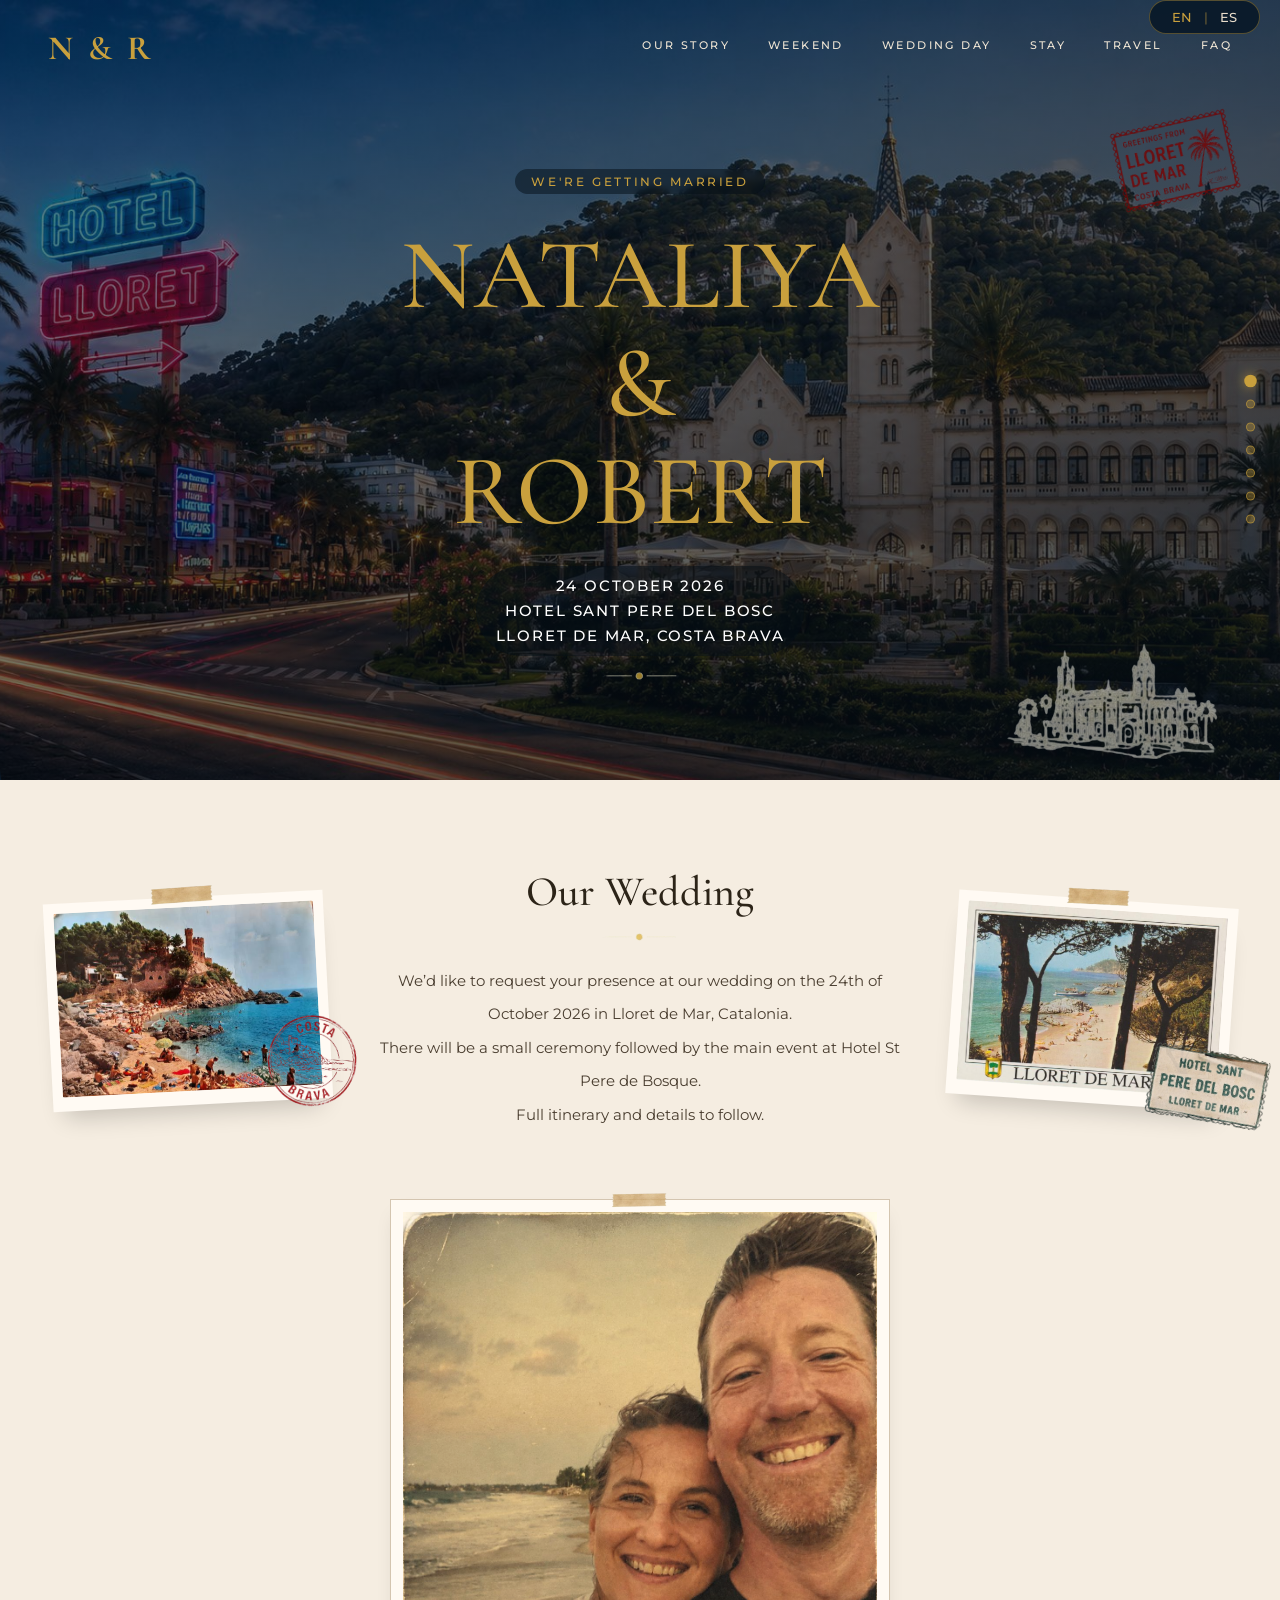
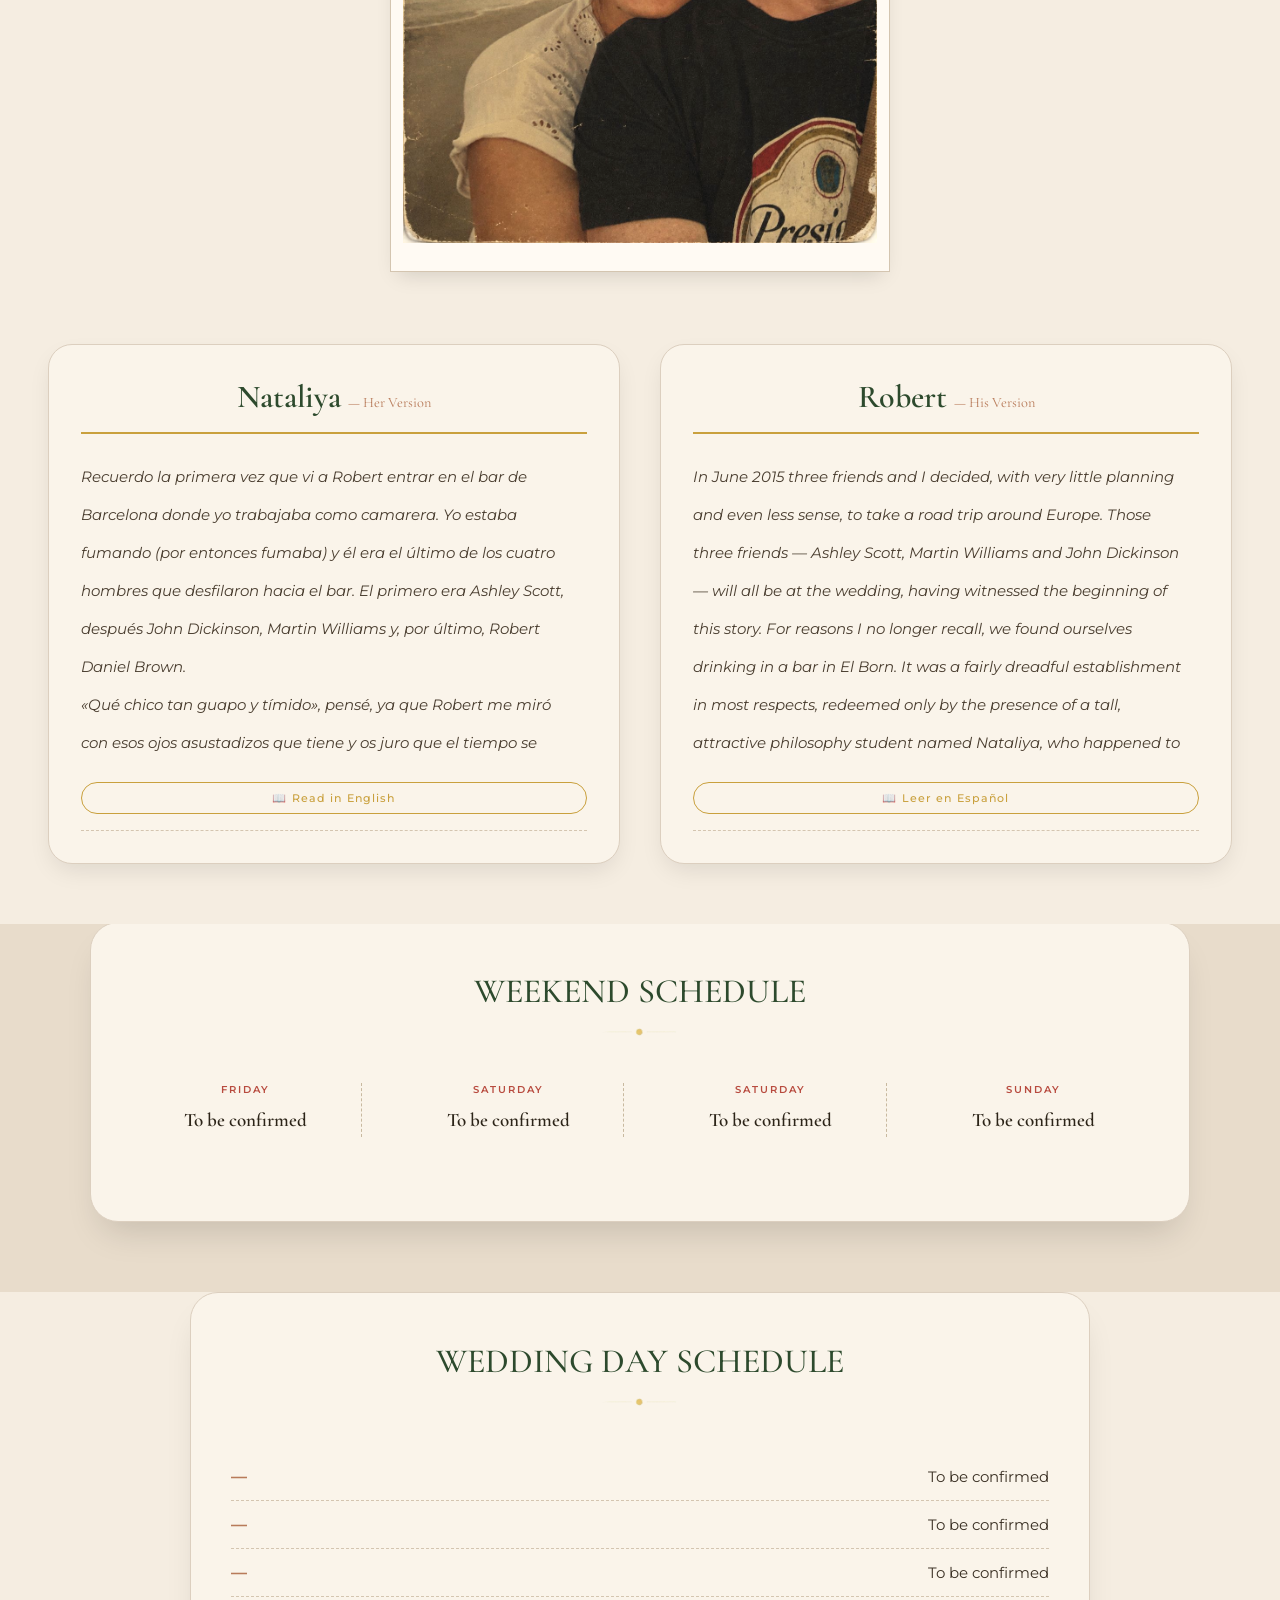
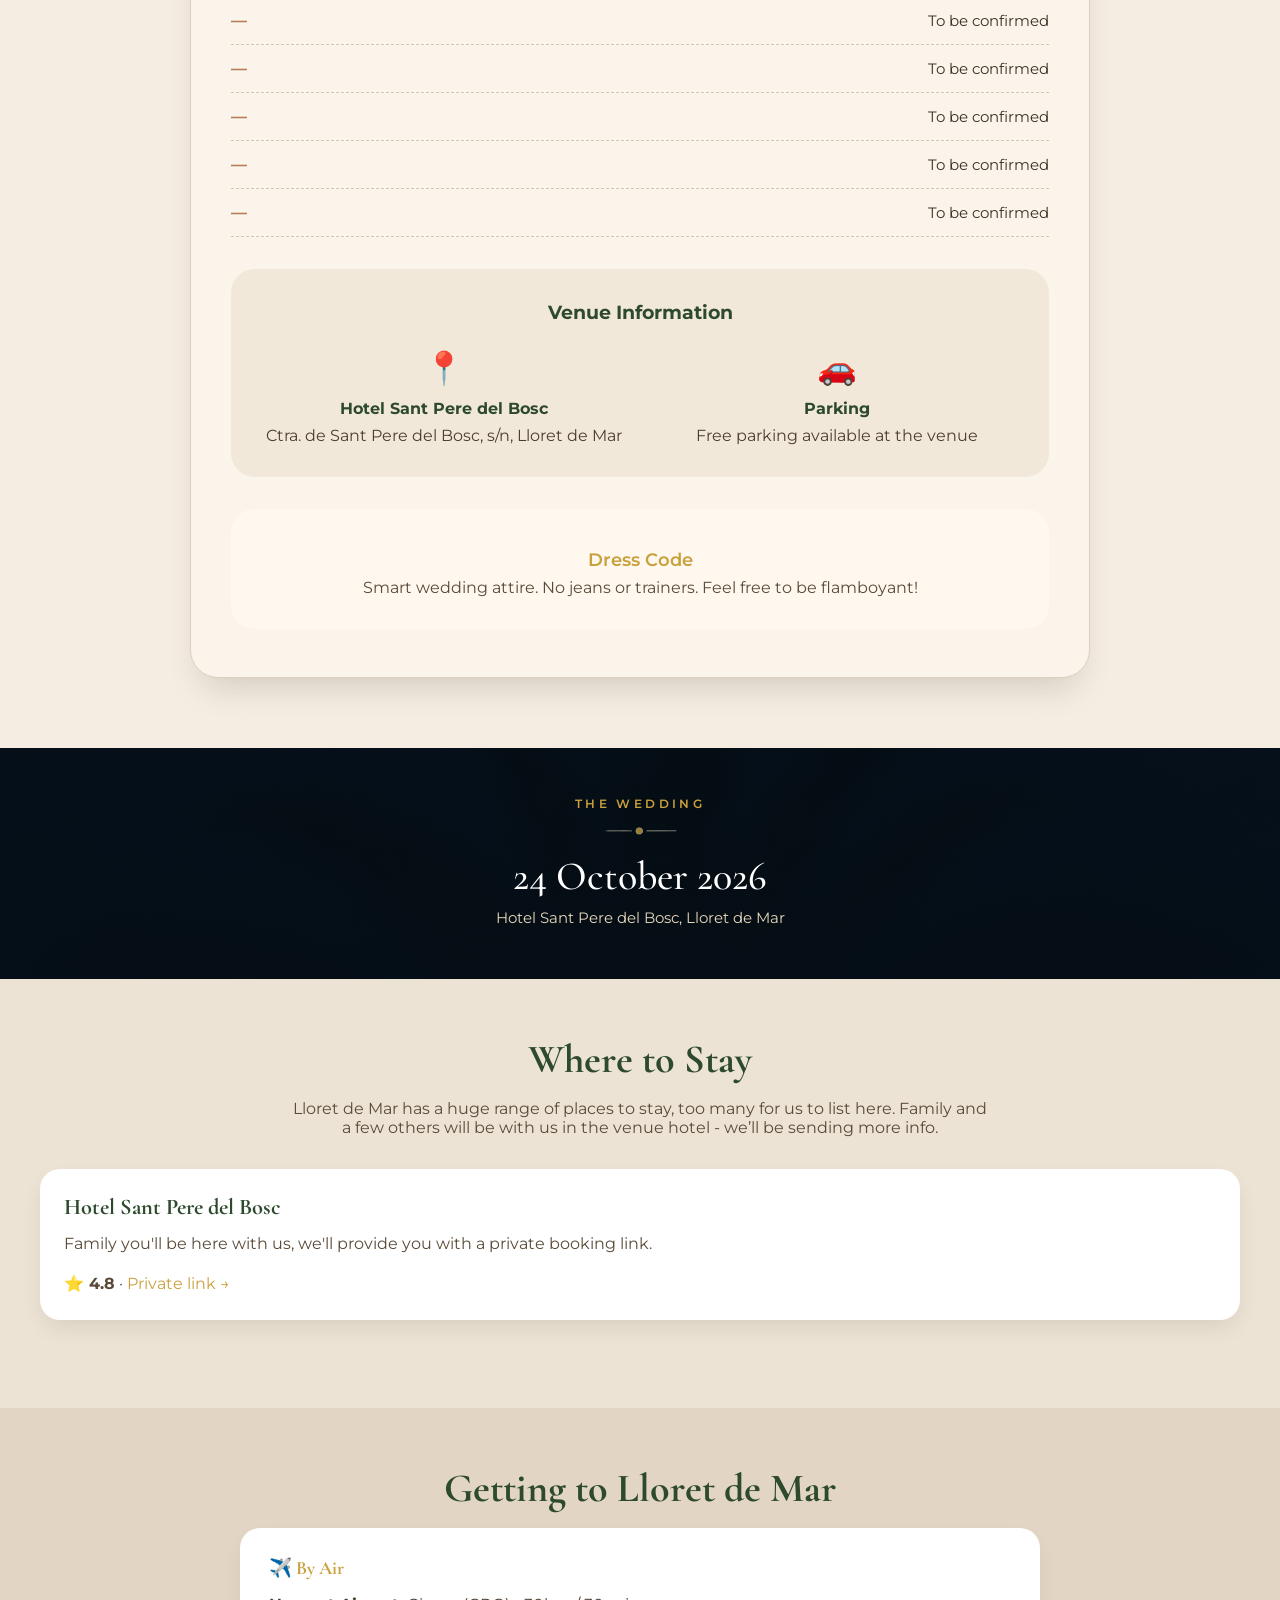
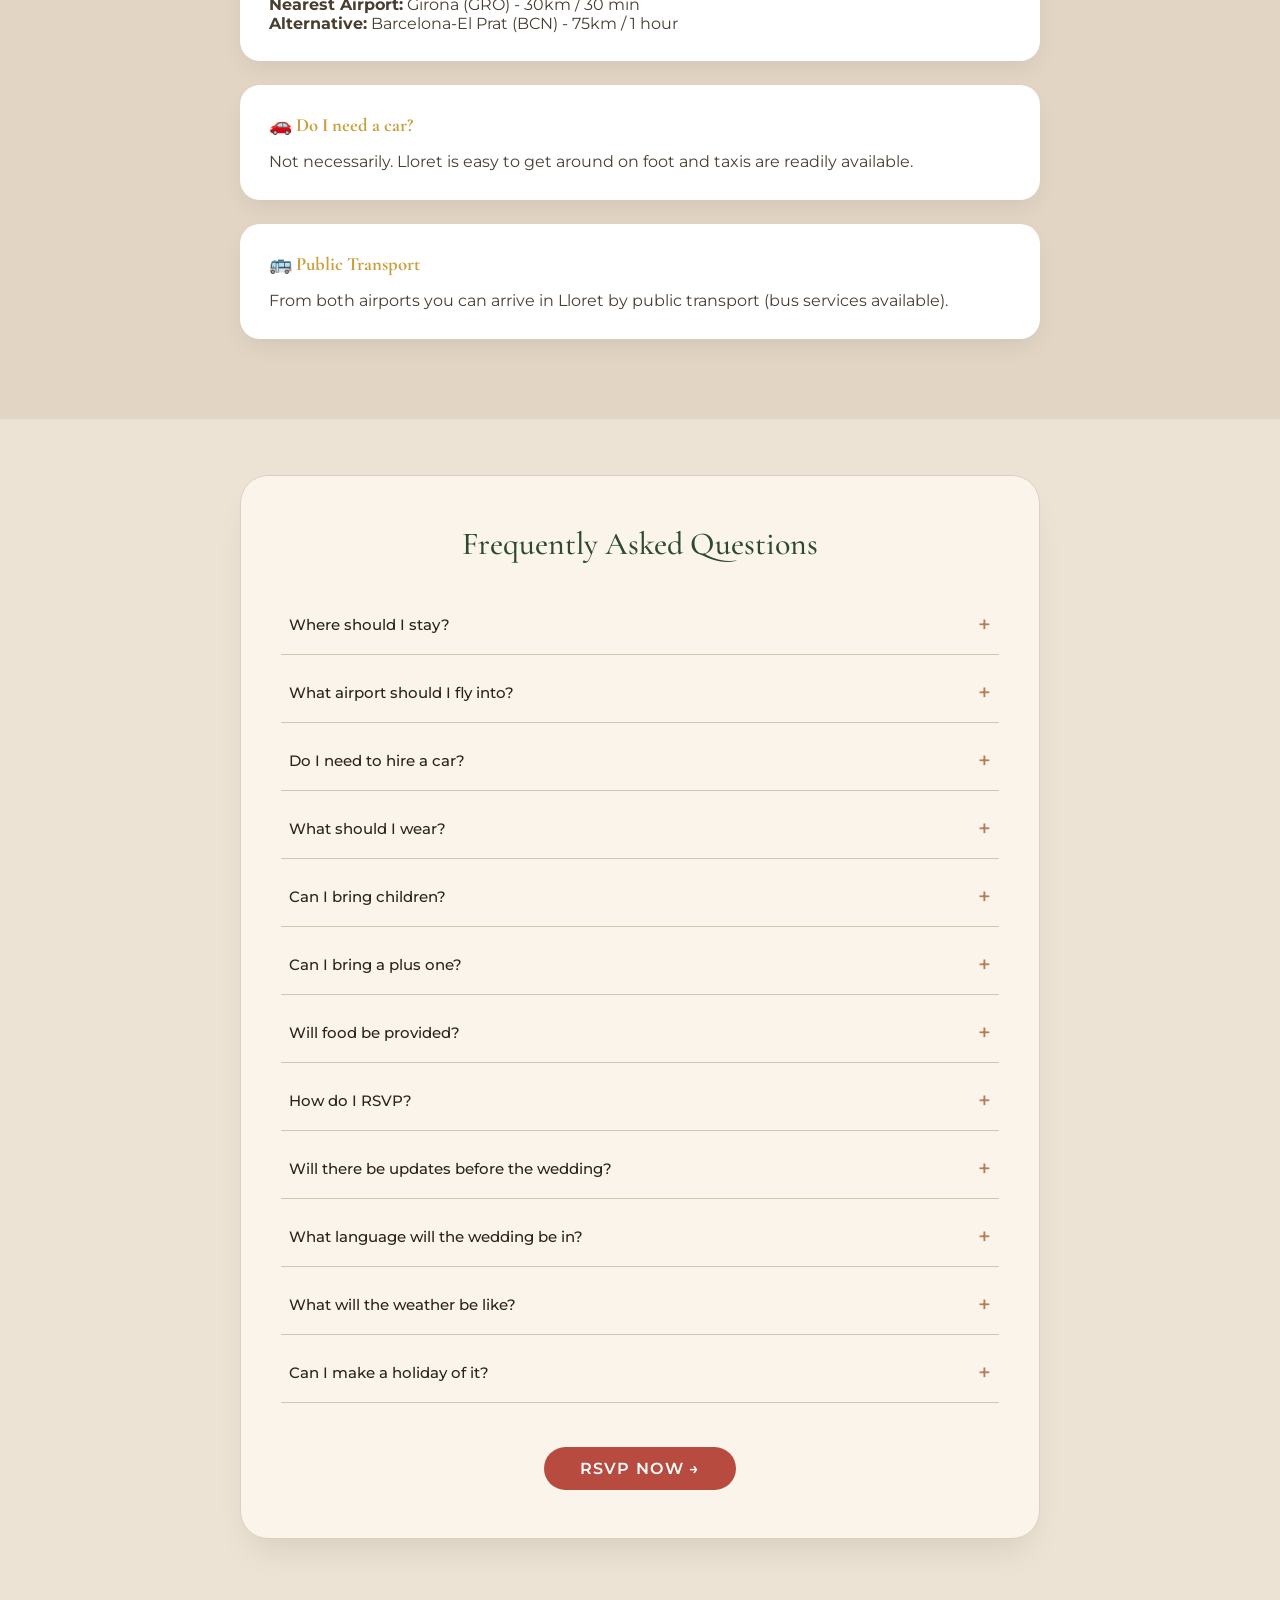
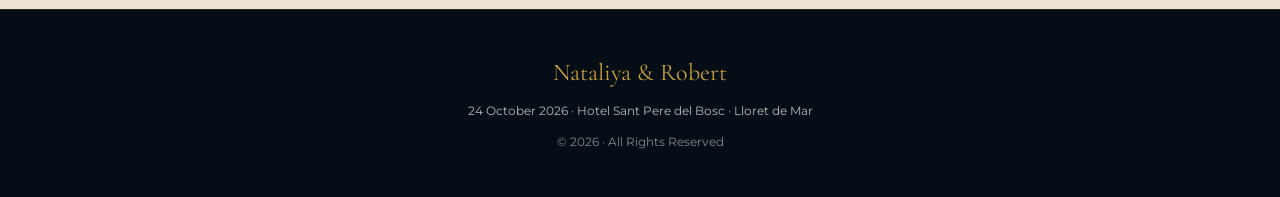
==== index.html @ f4366a63 "Update print statement from 'Hello' to 'Goodbye'" ====
<!DOCTYPE html>
  <html lang="en">
  <head>
    <meta charset="UTF-8">
    <meta name="viewport" content="width=device-width, initial-scale=1.0, viewport-fit=cover">
    <title>Nataliya & Robert · Lloret de Mar Wedding</title>
    <link rel="icon" href="/favicon.ico" type="image/x-icon">
    <link href="https://fonts.googleapis.com/css2?family=Cormorant+Garamond:wght@300;400;500;600;700&family=Montserrat:wght@300;400;500;600;700&display=swap" rel="stylesheet">
    <style>
      * {
        margin: 0;
        padding: 0;
        box-sizing: border-box;
      }

      :root {
        --navy: #0a1a2a;
        --navy-deep: #050e16;
        --gold: #c9a03d;
        --paper: #f5ede1;
        --paper-dark: #e8dccb;
        --terracotta: #b87b5a;
        --red: #b84b3f;
        --ink: #2c2418;
        --sand: #ede3d4;
        --forest: #2d4a2d;
        --cream: #faf4ea;
        --white: #ffffff;
      }

      body {
        background: var(--navy-deep);
        font-family: 'Montserrat', sans-serif;
        overflow-x: hidden;
        color: white;
      }

      .site {
        background: var(--navy);
        width: 100%;
        overflow-x: hidden;
      }

      /* Language Switcher */
      .language-switcher {
        position: fixed;
        top: 0px;
        right: 20px;
        z-index: 100;
        background: rgba(10, 26, 42, 0.95);
        backdrop-filter: blur(8px);
        padding: 4px 14px;
        border-radius: 40px;
        border: 1px solid rgba(201, 160, 61, 0.4);
        font-size: 13px;
        font-weight: 500;
      }
      .lang-btn {
        background: none;
        border: none;
        color: #e8dccb;
        cursor: pointer;
        padding: 4px 8px;
        font-weight: 500;
        transition: 0.2s;
        font-family: 'Montserrat', sans-serif;
      }
      .lang-btn.active { color: var(--gold); }
      .lang-btn:hover { color: var(--gold); }
      .lang-sep { color: rgba(201, 160, 61, 0.5); }

      /* Side Navigation */
      .side-nav {
        position: fixed;
        right: 25px;
        top: 50%;
        transform: translateY(-50%);
        z-index: 100;
        display: flex;
        flex-direction: column;
        gap: 14px;
      }
      .nav-dot {
        width: 9px;
        height: 9px;
        border-radius: 50%;
        background: rgba(201, 160, 61, 0.35);
        cursor: pointer;
        transition: all 0.3s ease;
        border: 1px solid rgba(201, 160, 61, 0.6);
      }
      .nav-dot.active {
        background: var(--gold);
        transform: scale(1.4);
        box-shadow: 0 0 8px rgba(201, 160, 61, 0.7);
      }
      .nav-dot:hover { background: var(--gold); transform: scale(1.2); }
      @media (max-width: 768px) { .side-nav { display: none; } }

      /* Back to Top */
      .back-to-top {
        position: fixed;
        bottom: 30px;
        right: 30px;
        width: 44px;
        height: 44px;
        background: var(--gold);
        border-radius: 50%;
        display: flex;
        align-items: center;
        justify-content: center;
        cursor: pointer;
        opacity: 0;
        visibility: hidden;
        transition: all 0.3s;
        z-index: 100;
        border: none;
        color: var(--navy);
        font-size: 22px;
        font-weight: bold;
      }
      .back-to-top.show { opacity: 1; visibility: visible; }
      .back-to-top:hover { transform: scale(1.1); background: #b8902e; }

      /* Hero Section with Natural Torn Paper Edge */
      .hero {
        position: relative;
        min-height: 90vh;
        background: linear-gradient(125deg, rgba(5, 14, 22, 0.5), rgba(5, 14, 22, 0.75)), 
                    url("assets/images/loret-day-hero.jpg") center 28% / cover no-repeat;
        border-radius: 0 0 40px 40px;
      }
      /* Torn paper effect using pseudo-element */
      .hero::after {
        content: '';
        position: absolute;
        bottom: -20px;
        left: 0;
        width: 100%;
        height: 30px;
        background: var(--paper);
        clip-path: polygon(
          0% 0%, 2% 40%, 5% 10%, 8% 60%, 11% 20%, 14% 70%, 17% 15%, 20% 55%,
          23% 25%, 26% 65%, 29% 10%, 32% 50%, 35% 20%, 38% 60%, 41% 15%, 44% 55%,
          47% 25%, 50% 70%, 53% 10%, 56% 50%, 59% 20%, 62% 60%, 65% 15%, 68% 55%,
          71% 25%, 74% 65%, 77% 10%, 80% 50%, 83% 20%, 86% 60%, 89% 15%, 92% 55%,
          95% 25%, 98% 65%, 100% 0%, 100% 100%, 0% 100%
        );
        z-index: 5;
      }
      @media (max-width: 820px) {
        .hero {
          background:  
                      url("assets/images/mobile-hero3.jpeg") center 32% / cover no-repeat;
          min-height: 85vh;
        }
      }
@media (max-width: 680px) {
    h1 {
    color: #ffe600 !important;
  }
  .hero-meta {
  background: transparent !important  ;
  
}
.hero-meta {
  color: #ff00ee !important;
  font-weight: 900;
  
}
.eyebrow {
  background: transparent !important  ;
}
.eyebrow {
  color: #ff6a00 !important;
  font-weight: 900;
}
  h1 {
    margin: 28px 0 20px;
    color: #ffe600; /* vivid bright yellow */

    font-size: 12px;
    font-weight: 600;
    letter-spacing: 0.22em;

    display: inline-block;
    padding: 5px 16px;
    border-radius: 40px;

    backdrop-filter: blur(1px);

    line-height: normal;
    text-transform: uppercase;
  }
}
      .header {
        display: flex;
        align-items: center;
        justify-content: space-between;
        padding: 28px 48px;
        z-index: 20;
        position: relative;
      }
      .logo {
        font-family: 'Cormorant Garamond', serif;
        font-size: 34px;
        font-weight: 600;
        letter-spacing: 0.1em;
        color: var(--gold);
      }
      .logo span { font-weight: 700; }
      .nav {
        display: flex;
        gap: 38px;
      }
      .nav a {
        color: #f0e6d5;
        text-decoration: none;
        font-size: 11px;
        font-weight: 500;
        letter-spacing: 0.22em;
        text-transform: uppercase;
        transition: 0.2s;
        border-bottom: 2px solid transparent;
        padding-bottom: 5px;
      }
      .nav a:hover, .nav a.active { color: var(--gold); border-bottom-color: var(--gold); }

      .menu-btn {
        display: none;
        background: none;
        border: none;
        width: 32px;
        height: 24px;
        cursor: pointer;
        z-index: 35;
      }
      .menu-btn span {
        display: block;
        width: 100%;
        height: 2px;
        background: var(--gold);
        margin: 6px 0;
        border-radius: 2px;
      }
      .mobile-nav {
        position: fixed;
        top: 0;
        right: -100%;
        width: 78%;
        max-width: 300px;
        height: 100vh;
        background: rgba(10, 26, 42, 0.98);
        backdrop-filter: blur(14px);
        z-index: 45;
        padding: 100px 32px 40px;
        transition: right 0.35s;
        display: flex;
        flex-direction: column;
        gap: 28px;
      }
      .mobile-nav.open { right: 0; }
      .mobile-nav a {
        color: #f0e6d5;
        font-size: 17px;
        font-weight: 500;
        letter-spacing: 0.08em;
        text-decoration: none;
        text-transform: uppercase;
        border-bottom: 1px solid rgba(201, 160, 61, 0.3);
        padding-bottom: 10px;
      }
      .close-menu {
        position: absolute;
        top: 28px;
        right: 28px;
        background: none;
        border: none;
        font-size: 32px;
        color: var(--gold);
        cursor: pointer;
      }
      .overlay {
        position: fixed;
        top: 0;
        left: 0;
        width: 100%;
        height: 100%;
        background: rgba(0,0,0,0.6);
        z-index: 40;
        opacity: 0;
        visibility: hidden;
        transition: 0.3s;
      }
      .overlay.active { opacity: 1; visibility: visible; }

      .stamp-decor {
        position: absolute;
        right: 3%;
        top: 14%;
        width: min(130px, 18vw);
        transform: rotate(-7deg);
        opacity: 0.85;
        pointer-events: none;
        z-index: 3;
      }
      .line-art {
        position: absolute;
        right: 4%;
        bottom: 6%;
        width: min(230px, 28vw);
        opacity: 0.55;
        pointer-events: none;
      }
      @media (max-width: 780px) {
        .stamp-decor { width: 70px; }
        .line-art { width: 100px; }
      }

      .hero-inner {
        position: relative;
        z-index: 6;
        max-width: 860px;
        margin: 8vh auto 0;
        text-align: center;
        padding: 0 24px 50px;
      }
      .eyebrow {
        color: var(--gold);
        font-size: 12px;
        font-weight: 500;
        letter-spacing: 0.22em;
        background: rgba(5, 14, 22, 0.5);
        display: inline-block;
        padding: 5px 16px;
        border-radius: 40px;
        backdrop-filter: blur(3px);
      }
      h1 {
        margin: 28px 0 20px;
        color: var(--gold);
        font-family: 'Cormorant Garamond', serif;
        font-size: clamp(44px, 10vw, 100px);
        font-weight: 500;
        line-height: 1.08;
      }
      .hero-meta {
        font-size: clamp(11px, 3.5vw, 15px);
        font-weight: 500;
        line-height: 1.65;
        letter-spacing: 0.12em;
        text-transform: uppercase;
        background: rgba(5, 14, 22, 0.5);
        display: inline-block;
        padding: 8px 20px;
        border-radius: 48px;
      }
      .seal {
        margin: 14px auto 0;
        width: 85px;
        height: 13px;
        background: url("assets/images/seal.png") center / contain no-repeat;
        opacity: 0.7;
      }

      /* Paper Section - Our Story */
      .paper-section {
        position: relative;
        margin-top: -30px;
        padding: 70px 48px 60px;
        background: var(--paper);
        color: var(--ink);
        z-index: 5;
      }
      .intro {
        max-width: 1280px;
        margin: 0 auto;
        display: grid;
        grid-template-columns: 280px 1fr 280px;
        gap: 48px;
        align-items: center;
      }
      .photo {
        position: relative;
        background: #fffaf3;
        padding: 10px 10px 14px 10px;
        box-shadow: 0 18px 24px -12px rgba(0,0,0,0.2);
      }
      .photo img { width: 100%; display: block; border-radius: 2px; }
      .photo.left { transform: rotate(-3deg); }
      .photo.right { transform: rotate(4deg); }
      .tape {
        position: absolute;
        top: -16px;
        left: 38%;
        width: 68px;
        height: 26px;
        background: url("assets/images/tape.png") center / contain no-repeat;
        opacity: 0.9;
      }
  .stamp-inside-left {
    position: absolute;
    bottom: -14px;
    right: -120px;
    width: 100px;
    height: 102px;
    object-fit: contain;
    transform: rotate(10deg);
    opacity: 0.92;
    pointer-events: none;
    display: block;
  }
      .stamp-inside-right {
    position: absolute;
    bottom: -14px;
    right: -120px;
    width: 75px;
    height: 77px;
    object-fit: contain;
    transform: rotate(10deg);
    opacity: 0.92;
    pointer-events: none;
    display: block;
      }

      .copy { text-align: center; }
      .copy .kicker {
        color: var(--terracotta);
        font-size: 11px;
        font-weight: 600;
        letter-spacing: 0.24em;
        text-transform: uppercase;
      }
      .copy h2 {
        font-family: 'Cormorant Garamond', serif;
        font-size: clamp(28px, 5vw, 42px);
        font-weight: 500;
        margin: 16px 0 12px;
        color: #2c2418;
      }
      .copy p {
        max-width: 540px;
        margin: 20px auto;
        color: #4a3e30;
        line-height: 1.7;
        font-size: 0.95rem;
      }
      .link {
        display: inline-block;
        margin-top: 10px;
        color: var(--red);
        font-weight: 600;
        letter-spacing: 0.1em;
        text-decoration: none;
        text-transform: uppercase;
        border-bottom: 2px solid var(--red);
        font-size: 0.75rem;
      }

      /* Dual Stories Container */
      .stories-container {
        max-width: 1200px;
        margin: 3rem auto 0;
        display: grid;
        grid-template-columns: 1fr 1fr;
        gap: 2.5rem;
      }
      .story-card {
        background: var(--cream);
        border-radius: 24px;
        padding: 2rem;
        box-shadow: 0 10px 25px -5px rgba(0,0,0,0.1);
        border: 1px solid #dccfbf;
      }
      .story-header {
        text-align: center;
        margin-bottom: 1.5rem;
        padding-bottom: 1rem;
        border-bottom: 2px solid var(--gold);
      }
      .story-name {
        font-family: 'Cormorant Garamond', serif;
        font-size: 2rem;
        font-weight: 600;
        color: var(--forest);
      }
      .story-name small {
        font-size: 0.9rem;
        font-weight: 400;
        color: var(--terracotta);
      }
      .story-content {
        color: #4a3e30;
        line-height: 2.5 !important;
        font-size: 0.95rem;
        margin-bottom: 1.5rem;
        font-style: italic;
        max-height: 300px;
        overflow-y: auto;
        padding-right: 8px;
        white-space: initial;
      }
      .story-content::-webkit-scrollbar {
        width: 4px;
      }
      .story-content::-webkit-scrollbar-track {
        background: #e0d4c4;
        border-radius: 4px;
      }
      .story-content::-webkit-scrollbar-thumb {
        background: var(--gold);
        border-radius: 4px;
      }
      .translation-btn {
        background: none;
        border: 1px solid var(--gold);
        color: var(--gold);
        padding: 8px 16px;
        border-radius: 30px;
        cursor: pointer;
        font-size: 0.7rem;
        font-weight: 500;
        letter-spacing: 0.1em;
        transition: 0.2s;
        width: 100%;
        font-family: 'Montserrat', sans-serif;
      }
      .translation-btn:hover {
        background: var(--gold);
        color: var(--navy);
      }
.translation-text {
    max-height: 0;
    overflow: hidden;
    transition: max-height 0.5s ease-out;
    margin-top: 1rem;
    padding: 0;
    color: #6b5a48;
    font-size: 0.88rem;
    line-height: 2.5 !important;
    border-top: 1px dashed #d4c5b0;
      white-space: initial;
}

.translation-text.show::-webkit-scrollbar {
    width: 4px;
}

.translation-text.show::-webkit-scrollbar-track {
    background: #e0d4c4;
}

.translation-text.show::-webkit-scrollbar-thumb {
    background: var(--gold);
    border-radius: 4px;
}

.translation-text.show {
    max-height: 350px;
    overflow-y: auto;
    padding: 1rem 8px 0.5rem 0;
}
      @media (max-width: 760px) {
        .stories-container {
          grid-template-columns: 1fr;
          gap: 1.5rem;
        }
      }

      /* Schedule Sections */
      .schedule-section {
        background: var(--paper-dark);
        padding: 0 48px 70px;
        margin-top: -2px;
      }
      .schedule-card, .wedding-schedule-card {
        background: var(--cream);
        max-width: 1100px;
        margin: 0 auto;
        padding: 48px 40px;
        border-radius: 28px;
        box-shadow: 0 20px 35px -12px rgba(0,0,0,0.15);
        border: 1px solid #dccfbf;
      }
      .schedule-header {
        text-align: center;
        margin-bottom: 44px;
      }
      .schedule-header h3 {
        font-family: 'Cormorant Garamond', serif;
        font-size: 34px;
        font-weight: 500;
        color: var(--forest);
      }
      .schedule-grid {
        display: grid;
        grid-template-columns: repeat(4, 1fr);
        gap: 32px;
        margin: 32px 0 36px;
      }
      .event-item {
        text-align: center;
        border-right: 1px dashed #c8b99f;
        padding: 0 12px;
      }
      .event-item:last-child { border-right: none; }
      .event-day {
        font-size: 10px;
        font-weight: 600;
        letter-spacing: 0.2em;
        color: var(--red);
        text-transform: uppercase;
      }
      .event-name {
        font-family: 'Cormorant Garamond', serif;
        font-size: 19px;
        font-weight: 600;
        margin: 12px 0 6px;
        color: #2c2418;
      }
      .event-time {
        font-size: 17px;
        font-weight: 700;
        color: var(--terracotta);
      }
      .event-place {
        font-size: 12px;
        color: #6b5a48;
        font-style: italic;
      }

      .wedding-day-schedule {
        background: var(--paper);
        padding: 0 48px 70px;
      }
      .wedding-schedule-card {
        background: var(--cream);
        max-width: 900px;
        margin: 0 auto;
        padding: 48px 40px;
        border-radius: 28px;
      }
      .schedule-item {
        display: flex;
        justify-content: space-between;
        align-items: baseline;
        padding: 14px 0;
        border-bottom: 1px dashed #d4c5b0;
      }
      .schedule-item:last-child { border-bottom: none; }
      .schedule-time {
        font-weight: 700;
        color: var(--terracotta);
        font-size: 1rem;
        min-width: 100px;
      }
      .schedule-event {
        font-size: 0.95rem;
        color: #3a3024;
        text-align: right;
      }

      .venue-info {
        background: #f2e8da;
        border-radius: 24px;
        padding: 2rem;
        margin-top: 2rem;
      }
      .venue-info h3, .venue-info strong { color: var(--forest); }
      .venue-info p { color: #4a3e30; }
      .info-grid {
        display: grid;
        grid-template-columns: repeat(auto-fit, minmax(240px, 1fr));
        gap: 2rem;
        margin-top: 1.5rem;
      }
      .info-card { text-align: center; }
      .info-icon { font-size: 2rem; margin-bottom: 0.75rem; }
      .info-card strong { color: var(--forest); display: block; margin-bottom: 8px; }

      .dress-code {
        text-align: center;
        margin-top: 2rem;
        padding: 2rem;
        background: #fef8ef;
        border-radius: 24px;
      }
      .dress-code h3 {
        font-family: 'Cormorant Garamond', serif;
        color: var(--forest);
        margin-bottom: 0.5rem;
      }
      .dress-code .gold-text {
        color: var(--gold);
        font-weight: 600;
        font-size: 1.1rem;
        margin: 0.5rem 0;
      }
      .dress-code p { color: #5a4a38; }

      .wedding-strip {
        padding: 48px 24px 52px;
        text-align: center;
        background: linear-gradient(rgba(5, 14, 22, 0.88), rgba(5, 14, 22, 0.96)), 
                    url("assets/images/palms-night.png") center / cover no-repeat;
      }
      .wedding-strip .label {
        color: var(--gold);
        font-size: 12px;
        font-weight: 600;
        letter-spacing: 0.28em;
        text-transform: uppercase;
      }
      .wedding-strip .date {
        margin-top: 14px;
        font-family: 'Cormorant Garamond', serif;
        font-size: clamp(26px, 5vw, 40px);
        font-weight: 500;
      }
      .wedding-strip .place {
        margin-top: 8px;
        color: #e8d8bd;
        font-size: 15px;
      }

      .accommodation-section {
        background: var(--sand);
        padding: 56px 24px;
      }
      .section-title {
        font-family: 'Cormorant Garamond', serif;
        font-size: 2.5rem;
        text-align: center;
        color: var(--forest);
        margin-bottom: 1rem;
      }
      .card-grid {
        display: grid;
        grid-template-columns: repeat(auto-fit, minmax(280px, 1fr));
        gap: 2rem;
        max-width: 1200px;
        margin: 2rem auto;
      }
      .card {
        background: white;
        border-radius: 20px;
        overflow: hidden;
        box-shadow: 0 10px 25px -5px rgba(0,0,0,0.1);
      }
      .card-content { padding: 1.5rem; }
      .card-title {
        font-family: 'Cormorant Garamond', serif;
        font-size: 1.4rem;
        color: var(--forest);
        margin-bottom: 0.75rem;
      }
      .card-content p { color: #5a4a38; line-height: 1.5; }

      .travel-section {
        background: #e2d5c4;
        padding: 56px 24px;
      }
      .travel-card {
        background: white;
        border-radius: 20px;
        padding: 1.8rem;
        margin-bottom: 1.5rem;
        max-width: 800px;
        margin-left: auto;
        margin-right: auto;
        box-shadow: 0 10px 25px -5px rgba(0,0,0,0.08);
      }
      .travel-card h3 {
        color: var(--gold);
        margin-bottom: 1rem;
        font-family: 'Cormorant Garamond', serif;
      }
      .travel-card p, .travel-card li { color: #4a3e30; }

      /* FAQ Accordion - Updated with all questions */
      .faq-section {
        background: var(--sand);
        padding: 56px 24px 70px;
      }
      .faq-card {
        background: var(--cream);
        max-width: 800px;
        margin: 0 auto;
        padding: 48px 40px;
        border-radius: 28px;
        box-shadow: 0 20px 35px -12px rgba(0,0,0,0.1);
        border: 1px solid #dccfbf;
      }
      .faq-card h3 {
        font-family: 'Cormorant Garamond', serif;
        font-size: 32px;
        font-weight: 500;
        color: var(--forest);
        margin-bottom: 32px;
        text-align: center;
      }
      .faq-item {
        border-bottom: 1px solid #d4c5b0;
        margin-bottom: 8px;
      }
      .faq-question {
        display: flex;
        justify-content: space-between;
        align-items: center;
        padding: 16px 8px;
        cursor: pointer;
        font-weight: 500;
        font-size: 0.95rem;
        color: #2c2418;
        transition: 0.2s;
      }
      .faq-question:hover { color: var(--terracotta); }
      .faq-question .icon {
        font-size: 22px;
        transition: transform 0.3s;
        color: var(--terracotta);
      }
      .faq-answer {
        max-height: 0;
        overflow: hidden;
        transition: max-height 0.4s ease-out;
        padding: 0 8px;
        color: #6b5a48;
        font-size: 0.88rem;
        line-height: 1.65;
      }
      .faq-answer p { padding-bottom: 18px; }
      .faq-item.active .faq-answer { max-height: 300px; }
      .faq-item.active .icon { transform: rotate(45deg); }

      .rsvp-btn {
        background: var(--red);
        color: white;
        display: inline-block;
        padding: 12px 36px;
        border-radius: 40px;
        font-weight: 600;
        letter-spacing: 0.08em;
        margin-top: 36px;
        text-decoration: none;
        transition: 0.2s;
        border: none;
        cursor: pointer;
      }
      .rsvp-btn:hover { background: #9e463a; transform: scale(0.98); }

      footer {
        background: var(--navy-deep);
        padding: 48px 24px;
        text-align: center;
        border-top: 1px solid rgba(201, 160, 61, 0.2);
      }
      .footer-logo {
        font-family: 'Cormorant Garamond', serif;
        font-size: 24px;
        color: var(--gold);
        margin-bottom: 16px;
      }
      footer p { font-size: 12px; opacity: 0.7; }

      @media (max-width: 960px) {
        .schedule-grid { grid-template-columns: repeat(2, 1fr); gap: 28px; }
        .event-item { border-right: none; border-bottom: 1px dashed #c8b99f; padding-bottom: 18px; }
      }
      @media (max-width: 880px) {
        .paper-section { padding: 58px 32px 48px; }
        .intro { gap: 36px; grid-template-columns: 1fr 1fr; }
        .copy { grid-column: span 2; order: -1; }
        .photo { max-width: 250px; margin: 0 auto; }
      }
      @media (max-width: 760px) {
        .schedule-section, .wedding-day-schedule { padding: 0 24px 56px; }
        .schedule-card, .wedding-schedule-card { padding: 32px 24px; }
        .schedule-grid { grid-template-columns: 1fr; }
        .schedule-item { flex-direction: column; align-items: center; gap: 6px; text-align: center; }
        .schedule-event { text-align: center; }
      }
      @media (max-width: 680px) {
        .header { padding: 20px 24px; }
        .logo { font-size: 26px; }
        .nav { display: none; }
        .menu-btn { display: block; }
        .hero-inner { margin-top: 5vh; }
        h1 { font-size: 44px; }
        .paper-section { margin-top: -36px; padding: 48px 20px 44px; }
        .intro { display: flex; flex-direction: column; gap: 28px; }
        .copy { order: 1; }
        .photo { max-width: 260px; }
        .faq-card { padding: 32px 24px; }
        .language-switcher { top: 70px; right: 16px; }
      }
      @media (max-width: 768px) {
  .line-art {
    display: none;
  }
}
/* Stories Photo Placeholder */
.stories-photo {
  grid-column: span 2;
  margin-bottom: 2rem;
  text-align: center;
}

.stories-photo-inner {
  max-width: 500px;
  margin: 0 auto;
  background: #fffaf3;
  padding: 12px 12px 16px 12px;
  box-shadow: 0 10px 20px -8px rgba(0,0,0,0.15);
  border: 1px solid #d4c5b0;
  position: relative;
}

.stories-photo-inner img {
  width: 100%;
  height: auto;
  display: block;
  filter: sepia(0.15) contrast(1.05);
}

.stories-photo-inner::before {
  content: '';
  position: absolute;
  top: -12px;
  left: 50%;
  transform: translateX(-50%);
  width: 60px;
  height: 24px;
  background: url("assets/images/tape.png") center / contain no-repeat;
  opacity: 0.8;
  pointer-events: none;
}

.photo-caption {
  margin-top: 12px;
  font-size: 11px;
  letter-spacing: 0.2em;
  text-transform: uppercase;
  color: var(--terracotta);
  font-family: 'Montserrat', sans-serif;
  text-align: center;
}

@media (max-width: 760px) {
  .stories-photo {
    grid-column: span 1;
  }
  .stories-photo-inner {
    max-width: 100%;
  }
}

     
.wedding-text {
  line-height: 2.2 !important;
  white-space: normal;

}
    </style>
  </head>
  <body>
  <main class="site">
    <!-- Language Switcher -->
    <div class="language-switcher">
      <button class="lang-btn" data-lang="en">EN</button>
      <span class="lang-sep">|</span>
      <button class="lang-btn" data-lang="es">ES</button>
    </div>

    <!-- Side Navigation -->
    <div class="side-nav">
      <div class="nav-dot" data-section="hero"></div>
      <div class="nav-dot" data-section="story"></div>
      <div class="nav-dot" data-section="schedule"></div>
      <div class="nav-dot" data-section="wedding-day"></div>
      <div class="nav-dot" data-section="accommodation"></div>
      <div class="nav-dot" data-section="travel"></div>
      <div class="nav-dot" data-section="faq"></div>
    </div>

    <!-- Back to Top -->
    <div class="back-to-top" id="backToTop">↑</div>

    <!-- Hero Section -->
    <section class="hero" id="hero">
      <header class="header">
        <div class="logo"><span>N</span> & <span>R</span></div>
        <nav class="nav">
          <a href="#story" data-en="OUR STORY" data-es="NUESTRA HISTORIA">OUR STORY</a>
          <a href="#schedule" data-en="WEEKEND" data-es="FIN DE SEMANA">WEEKEND</a>
          <a href="#wedding-day" data-en="WEDDING DAY" data-es="DÍA DE BODA">WEDDING DAY</a>
          <a href="#accommodation" data-en="STAY" data-es="ALOJAMIENTO">STAY</a>
          <a href="#travel" data-en="TRAVEL" data-es="VIAJES">TRAVEL</a>
          <a href="#faq" data-en="FAQ" data-es="FAQ">FAQ</a>
        </nav>
        <button class="menu-btn" id="menuToggle">
          <span></span><span></span><span></span>
        </button>
      </header>
      <img class="stamp-decor" src="assets/images/lloret-stamp1.png" alt="stamp" loading="lazy">
      <img class="line-art" src="assets/images/hotel-line-art1.png" alt="line art" loading="lazy">
      <div class="hero-inner">
        <div class="eyebrow" data-en="WE'RE GETTING MARRIED" data-es="NOS CASAMOS">WE'RE GETTING MARRIED</div>
        <h1>NATALIYA<br>&amp;<br>ROBERT</h1>
        <div class="hero-meta">
          24 OCTOBER 2026<br>HOTEL SANT PERE DEL BOSC<br>LLORET DE MAR, COSTA BRAVA
        </div>
        <div class="seal"></div>
      </div>
    </section>

    <!-- Our Story Section with Dual Stories -->
    <section id="story" class="paper-section">
      <div class="intro">
        <figure class="photo left">
          <span class="tape"></span>
          <img src="assets/images/costa-brava-beach.jpeg" alt="Costa Brava" loading="lazy">
          <img class="stamp-inside-left" src="assets/images/costa.png" alt="stamp">
        </figure>
        <div class="copy">
  
<h2 data-en="Our Wedding" data-es="Nuestra Boda">
  Our Wedding<br>
  <span data-en="in Lloret de Mar" data-es="en Lloret de Mar">in Lloret de Mar</span>
</h2>
          <div class="seal"></div>
<p class="wedding-text"
   data-en="We’d like to request your presence at our wedding on the 24th of October 2026 in Lloret de Mar, Catalonia. There will be a small ceremony followed by the main event at Hotel St Pere de Bosque. Full itinerary and details to follow."
   data-es="Nos gustaría solicitar su presencia en nuestra boda el 24 de octubre de 2026 en Lloret de Mar, Cataluña. Habrá una pequeña ceremonia seguida del evento principal en el Hotel St Pere de Bosque. El itinerario completo y los detalles se compartirán más adelante.">
</p>
          <!-- <a class="link" href="#schedule" data-en="VIEW THE SCHEDULE →" data-es="VER EL HORARIO →">VIEW THE SCHEDULE →</a> -->
        </div>
        <figure class="photo right">
          <span class="tape"></span>
          <img src="assets/images/hotel-night.jpeg" alt="Hotel Sant Pere" loading="lazy">
          <img class="stamp-inside-right" src="assets/images/hotel-stamp.png" alt="stamp">
        </figure>
      </div>

      <!-- Dual Stories Container -->
      <div class="stories-container">
          <!-- PHOTO PLACEHOLDER - Stories -->
  <div class="stories-photo">
    <div class="stories-photo-inner">
      <img src="assets/images/storyRN.jpeg" alt="Nataliya & Robert" loading="lazy" onerror="this.src='https://placehold.co/600x400/f5ede1/c9a03d?text=Nataliya+%26+Robert'">
      <div class="photo-caption" ></div>    </div>
  </div>
        <!-- Nataliya's Story -->
        <div class="story-card">
          <div class="story-header">
            <div class="story-name">Nataliya <small data-en="— Her Version" data-es="— Su Versión">— Her Version</small></div>
          </div>
<div class="story-content" id="nataliya-story-es">
  <p>Recuerdo la primera vez que vi a Robert entrar en el bar de Barcelona donde yo trabajaba como camarera. Yo estaba fumando (por entonces fumaba) y él era el último de los cuatro hombres que desfilaron hacia el bar. El primero era Ashley Scott, después John Dickinson, Martin Williams y, por último, Robert Daniel Brown.</p>

  <p>«Qué chico tan guapo y tímido», pensé, ya que Robert me miró con esos ojos asustadizos que tiene y os juro que el tiempo se paralizó entonces. Puedo recrear perfectamente la imagen en mi cabeza: los pantalones cortos en marzo (tan guiri), el «hola» tan entusiasta de los británicos cuando aprenden una palabra extranjera y ¡una sonrisa brillante!</p>

  <p>Entraron en el bar y les puse cuatro cervezas calientes (la nevera nunca funcionaba en ese bar). Y empecé a observar a aquellos cuatro individuos.</p>

  <p>«Qué gente tan ruidosa», pensé. Menos el chico tímido, que se mantenía en silencio echando miraditas hacia mí.</p>

  <p>Después de aquel día volvió otra vez. A pesar de la cerveza caliente, me comentó que se había comprado un piso cerca y que lo estaba reformando.</p>

  <p>—I don't have a shower yet —me dijo, y yo no quise decirle que me había fijado.</p>

  <p>Muchas cervezas calientes después y muchas conversaciones tras la barra, Robert me pidió una cita y yo le dije que no. (Yo soy una chica muy difícil).</p>

  <p>Pero lo esperaba. Cada vez que él llegaba al bar y arrastraba a sus amigos a beber cervezas insípidas, a mí se me iluminaba la cara. Al enviarle tantas señales confusas, Robert volvió a intentarlo: envió a una amiga para invitarme a una excursión por Sitges. (Les dije que no, no por orgullo; creo que tenía algo importante en la universidad aquel día).</p>

  <p>«¡A la tercera le digo que sí!», pensé, y esperé y esperé a que Robert me volviera a pedir salir. Pero no solo no volvió a pedirme salir, sino que dejó de ir al bar.</p>

  <p>Yo, cada fin de semana, me ponía cada vez más guapa, con los labios más rojos y los vestidos más bonitos, pero él no volvía.</p>

  <p>«Qué tonta soy. ¿Y si era el amor de mi vida?»</p>


</div>
          <button class="translation-btn" onclick="toggleTranslation('nataliya-translation')" data-en="📖 Read in English" data-es="📖 Leer en Inglés">📖 Read in English</button>
         <div id="nataliya-translation" class="translation-text " >
  <p>I remember the first time I saw Robert walk into the bar in Barcelona where I worked as a waitress. I was smoking (back then I smoked), and he was the last of four men who walked into the bar. First came Ashley Scott, then John Dickinson, Martin Williams, and finally Robert Daniel Brown.</p>

  <p>“What a handsome and shy boy,” I thought, because Robert looked at me with those timid eyes of his, and I swear time stood still at that moment. I can perfectly recreate the image in my mind: shorts in March (such a foreigner thing to do), the enthusiastic “hello” that British people say when they learn a foreign word, and a brilliant smile!</p>

  <p>They came into the bar, and I served them four warm beers (the fridge never worked in that bar). And I started observing those four individuals.</p>

  <p>“What noisy people,” I thought. Except for the shy boy, who stayed quiet and kept stealing glances at me.</p>

  <p>After that day, he came back again. Despite the warm beer, he told me he had bought an apartment nearby and was renovating it.</p>

  <p>“I don't have a shower yet,” he said, and I didn't want to tell him that I had noticed.</p>

  <p>Many warm beers and many conversations across the bar later, Robert asked me out on a date, and I said no. (I am a very difficult girl.)</p>

  <p>But I waited for him. Every time he came into the bar and dragged his friends along to drink tasteless beers, my face would light up. After receiving so many mixed signals from me, Robert tried again: he sent a friend to invite me on a trip to Sitges. (I said no, not out of pride; I think I had something important at university that day.)</p>

  <p>“The third time I'll say yes!” I thought, and I waited and waited for Robert to ask me out again. But not only did he never ask me out again, he stopped coming to the bar altogether.</p>

  <p>Every weekend, I made myself look prettier and prettier, with redder lips and more beautiful dresses, but he never came back.</p>

  <p>“How foolish I am. What if he was the love of my life?”</p>


</div>
        </div>

        <!-- Robert's Story -->
        <div class="story-card">
          <div class="story-header">
            <div class="story-name">Robert <small data-en="— His Version" data-es="— Su Versión">— His Version</small></div>
          </div>
<div class="story-content" id="robert-story-en">
In June 2015 three friends and I decided, with very little planning and even less sense, to take a road trip around Europe. Those three friends — Ashley Scott, Martin Williams and John Dickinson — will all be at the wedding, having witnessed the beginning of this story.

For reasons I no longer recall, we found ourselves drinking in a bar in El Born. It was a fairly dreadful establishment in most respects, redeemed only by the presence of a tall, attractive philosophy student named Nataliya, who happened to be working there at the time. For the remainder of our trip my friends questioned my inexplicable desire to return to what we simply called "Bar Bar", named after the neon sign above the door which displayed the rather imaginative word "Bar". Their confusion only grew as my repeated and somewhat clumsy attempts at charming Nataliya were met with polite indifference.

I was so taken by Barcelona — and perhaps by a certain philosophy student — that when our trip ended I found myself reluctant to leave. There was only one problem: the car I had driven rather enthusiastically across France was stranded in La Rochelle with a blown engine, awaiting transport back to the UK.

Once the necessary repairs were completed, I promptly drove back to Barcelona and, before long, had purchased a spectacularly dilapidated apartment. It had no water, no electricity, and required regular visits to the local gym for basic amenities such as showering. My days were spent carrying building materials up four flights of stairs as I slowly transformed it into something approaching a home.

In the evenings I would wander down to Bar Bar to recover from the day's labour with warm beer and cold conversation. Eventually both renovation funds and romantic prospects appeared exhausted, and I returned to the UK.

Some time later, however, I discovered a Facebook message from the previously unreceptive young woman I had met in El Born. That was all the encouragement I needed. Soon enough I was back in Barcelona, mercifully no longer having to visit bar bar quite so often, as my wonderful wife to be had finally warmed to my advances.
</div>

<button class="translation-btn" onclick="toggleTranslation('robert-translation')" data-en="📖 Leer en Español" data-es="📖 Read in English">📖 Leer en Español</button>

<div id="robert-translation" class="translation-text">
"En junio de 2015, tres amigos y yo decidimos impulsivamente hacer un viaje por carretera por Europa (esos tres amigos estarán en la boda, por supuesto: Ashley Scott, Martin Williams y John Dickinson). Por razones que no recuerdo, terminamos bebiendo en un bar en El Born, un bar bastante horrible en muchos aspectos, pero iluminado por el encanto hosco de una camarera alta y atractiva llamada Nataliya. Durante el resto de nuestro viaje, mis amigos cuestionarían mi extraño deseo de volver al 'bar bar' como lo llamábamos, debido a la luz de neón sobre la puerta que simplemente decía 'Bar' — cuestionado aún más porque mis torpes intentos de seducir a dicha camarera resultaron en un frío rechazo cada vez. 
Tan cautivado estaba por Barcelona (y quizás por cierta camarera) que quise quedarme una vez que nuestro viaje terminó. Sin embargo, tenía un problema: mi coche, que había conducido un poco alegremente por Francia, estaba languideciendo en La Rochelle con el motor fundido y esperando ser enviado de vuelta al Reino Unido. 
Completadas las reparaciones necesarias, me subí al coche y conduje de regreso a Barcelona y en poco tiempo aseguré la compra de un apartamento ruinoso y destartalado, sin agua ni electricidad, lo que me obligaba a usar el gimnasio local para ducharme y otras necesidades. Cada noche, después de largos días de cargar materiales hasta el cuarto piso para facilitar la renovación de mi apartamento, pasaba por el bar bar para hidratarme con cerveza tibia y compañía fría. 
Con los fondos de renovación y los avances románticos agotados, regresé al Reino Unido por un tiempo, volví algún tiempo después mientras descubría un mensaje de Facebook de esa chica del bar de El Born que antes no me correspondía. Bueno, eso fue suficiente para cimentar mi decisión de quedarme, y el resto, como dicen, es historia."
</div>
        </div>
      </div>
    </section>

<!-- Weekend Schedule - To Be Confirmed -->
<section id="schedule" class="schedule-section">
  <div class="schedule-card">
    <div class="schedule-header">
      <h3 data-en="WEEKEND SCHEDULE" data-es="HORARIO DEL FIN DE SEMANA">WEEKEND SCHEDULE</h3>
      <div class="seal"></div>
    </div>
    <div class="schedule-grid">
      <div class="event-item">
        <div class="event-day" data-en="FRIDAY" data-es="VIERNES">FRIDAY</div>
        <div class="event-name" data-en="To be confirmed" data-es="Por confirmar">To be confirmed</div>
      </div>
      <div class="event-item">
        <div class="event-day" data-en="SATURDAY" data-es="SÁBADO">SATURDAY</div>
        <div class="event-name" data-en="To be confirmed" data-es="Por confirmar">To be confirmed</div>
      </div>
      <div class="event-item">
        <div class="event-day" data-en="SATURDAY" data-es="SÁBADO">SATURDAY</div>
        <div class="event-name" data-en="To be confirmed" data-es="Por confirmar">To be confirmed</div>
      </div>
      <div class="event-item">
        <div class="event-day" data-en="SUNDAY" data-es="DOMINGO">SUNDAY</div>
        <div class="event-name" data-en="To be confirmed" data-es="Por confirmar">To be confirmed</div>
      </div>
    </div>
  </div>
</section>

    <!-- Wedding Day Detailed -->
    <section id="wedding-day" class="wedding-day-schedule">
      <div class="wedding-schedule-card">
        <div class="schedule-header">
          <h3 data-en="WEDDING DAY SCHEDULE" data-es="HORARIO DEL DÍA DE BODA">WEDDING DAY SCHEDULE</h3>
          <div class="seal"></div>
        </div>
    <div class="schedule-item"><span class="schedule-time">—</span><span class="schedule-event" data-en="To be confirmed" data-es="Por confirmar">To be confirmed</span></div>
    <div class="schedule-item"><span class="schedule-time">—</span><span class="schedule-event" data-en="To be confirmed" data-es="Por confirmar">To be confirmed</span></div>
    <div class="schedule-item"><span class="schedule-time">—</span><span class="schedule-event" data-en="To be confirmed" data-es="Por confirmar">To be confirmed</span></div>
    <div class="schedule-item"><span class="schedule-time">—</span><span class="schedule-event" data-en="To be confirmed" data-es="Por confirmar">To be confirmed</span></div>
    <div class="schedule-item"><span class="schedule-time">—</span><span class="schedule-event" data-en="To be confirmed" data-es="Por confirmar">To be confirmed</span></div>
    <div class="schedule-item"><span class="schedule-time">—</span><span class="schedule-event" data-en="To be confirmed" data-es="Por confirmar">To be confirmed</span></div>
    <div class="schedule-item"><span class="schedule-time">—</span><span class="schedule-event" data-en="To be confirmed" data-es="Por confirmar">To be confirmed</span></div>
    <div class="schedule-item"><span class="schedule-time">—</span><span class="schedule-event" data-en="To be confirmed" data-es="Por confirmar">To be confirmed</span></div>
        <div class="venue-info">
          <h3 style="text-align:center; margin-bottom:1rem;" data-en="Venue Information" data-es="Información del Lugar">Venue Information</h3>
          <div class="info-grid">
            <div class="info-card"><div class="info-icon">📍</div><strong>Hotel Sant Pere del Bosc</strong><p>Ctra. de Sant Pere del Bosc, s/n, Lloret de Mar</p></div>
            <div class="info-card"><div class="info-icon">🚗</div><strong data-en="Parking" data-es="Aparcamiento">Parking</strong><p data-en="Free parking available at the venue" data-es="Aparcamiento gratuito disponible">Free parking available at the venue</p></div>

          </div>
        </div>

        <div class="dress-code">
          <div class="gold-text" data-en="Dress Code" data-es="Código de Vestimenta">Dress Code</div>
          <!-- <div class="gold-text" data-en="Garden Party Elegant" data-es="Elegante de Jardín">Garden Party Elegant</div> -->
    <p 
  data-en="Smart wedding attire. No jeans or trainers. Feel free to be flamboyant!" 
  data-es="Vestimenta elegante de boda. No jeans ni zapatillas. ¡Siéntete libre de ser extravagante!">
  Smart wedding attire. No jeans or trainers. Feel free to be flamboyant!
</p>
        </div>
      </div>
    </section>

    <!-- Wedding Strip -->
    <section class="wedding-strip">
      <div class="label" data-en="THE WEDDING" data-es="LA BODA">THE WEDDING</div>
      <div class="seal"></div>
      <div class="date">24 October 2026</div>
      <div class="place">Hotel Sant Pere del Bosc, Lloret de Mar</div>
    </section>

   <!-- Accommodation -->
<section id="accommodation" class="accommodation-section">
  <h2 class="section-title" data-en="Where to Stay" data-es="Dónde Alojarse">Where to Stay</h2>
<p 
  style="text-align:center; max-width:700px; margin:0 auto 2rem; color:#5a4a38;" 
  data-en="Lloret de Mar has a huge range of places to stay, too many for us to list here. Family and a few others will be with us in the venue hotel - we’ll be sending more info." 
  data-es="Lloret de Mar tiene una gran variedad de lugares para alojarse, demasiados para enumerarlos aquí. La familia y algunos otros se alojarán con nosotros en el hotel del evento - enviaremos más información.">
  Lloret de Mar has a huge range of places to stay, too many for us to list here. Family and a few others will be with us in the venue hotel - we’ll be sending more info.
</p>
  <div class="card-grid">

    <!-- Hotel 3: Surf Mar (with direct booking link) -->
    <!-- <div class="card">
      <div class="card-content">
        <h3 class="card-title">Hotel Surf Mar Lloret de Mar</h3>
        <p data-en="Beautiful beachfront hotel in the peaceful Fenals area, just 900 meters from the center of Lloret de Mar. Perfect for those seeking well-being, fun, safety, and tranquility." data-es="Precioso hotel frente al mar en la tranquila zona de Fenals, a solo 900 metros del centro de Lloret de Mar. Perfecto para quienes buscan bienestar, diversión, seguridad y tranquilidad.">
          Beautiful beachfront hotel in the peaceful Fenals area, just 900 meters from the center of Lloret de Mar. Perfect for those seeking well-being, fun, safety, and tranquility.
        </p>
        <p style="margin-top:1rem;"><strong>⭐ 4.4</strong> · <a href="https://www.sambahotels.com/en/hotels/hotel-surf-mar?lang=en" target="_blank" style="color:var(--gold); text-decoration:none;">Book →</a></p>
      </div>
    </div> -->

    <!-- Hotel 1: Sant Pere del Bosc (Family stays here with private link) -->
    <div class="card">
      <div class="card-content">
        <h3 class="card-title">Hotel Sant Pere del Bosc</h3>
        <p data-en="Family you'll be here with us, we'll provide you with a private booking link." data-es="Familia, estaréis aquí con nosotros, os proporcionaremos un enlace de reserva privado.">Family you'll be here with us, we'll provide you with a private booking link.</p>
        <p style="margin-top:1rem;"><strong>⭐ 4.8</strong> · <a href="#" style="color:var(--gold); text-decoration:none;">Private link →</a></p>
      </div>
    </div>

    <!-- Hotel 2: Gran Garbí -->
    <!-- <div class="card">
      <div class="card-content">
        <h3 class="card-title">Hotel Gran Garbí</h3>
        <p data-en="Beachfront hotel with sea views. 10 min from venue." data-es="Hotel frente al mar. A 10 minutos del lugar.">Beachfront hotel with sea views. 10 min from venue.</p>
        <p style="margin-top:1rem;"><strong>⭐ 4.5</strong> · <a href="#" style="color:var(--gold); text-decoration:none;">Book →</a></p>
      </div>
    </div> -->


  </div>
</section>

    <!-- Travel -->
    <section id="travel" class="travel-section">
      <h2 class="section-title" data-en="Getting to Lloret de Mar" data-es="Cómo Llegar a Lloret de Mar">Getting to Lloret de Mar</h2>
      <div class="travel-card"><h3>✈️ <span data-en="By Air" data-es="En Avión">By Air</span></h3><p><strong data-en="Nearest Airport:" data-es="Aeropuerto más cercano:">Nearest Airport:</strong> Girona (GRO) - 30km / 30 min</p><p><strong data-en="Alternative:" data-es="Alternativa:">Alternative:</strong> Barcelona-El Prat (BCN) - 75km / 1 hour</p></div>
      <div class="travel-card"><h3>🚗 <span data-en="Do I need a car?" data-es="¿Necesito un coche?">Do I need a car?</span></h3><p data-en="Not necessarily. Lloret is easy to get around on foot and taxis are readily available." data-es="No necesariamente. Lloret es fácil de recorrer a pie y hay taxis disponibles.">Not necessarily. Lloret is easy to get around on foot and taxis are readily available.</p></div>
      <div class="travel-card"><h3>🚌 <span data-en="Public Transport" data-es="Transporte Público">Public Transport</span></h3><p data-en="From both airports you can arrive in Lloret by public transport (bus services available)." data-es="Desde ambos aeropuertos se puede llegar a Lloret en transporte público (servicios de autobús disponibles).">From both airports you can arrive in Lloret by public transport (bus services available).</p></div>
    </section>

    <!-- FAQ - Updated with all questions -->
    <section id="faq" class="faq-section">
      <div class="faq-card">
        <h3 data-en="Frequently Asked Questions" data-es="Preguntas Frecuentes">Frequently Asked Questions</h3>
        <div class="faq-item"><div class="faq-question"><span data-en="Where should I stay?" data-es="¿Dónde debería alojarme?">Where should I stay?</span><span class="icon">+</span></div><div class="faq-answer"><p data-en="Stay in Lloret de Mar if possible. We've put together a list of recommended hotels and accommodation options on the Accommodation page." data-es="Alójate en Lloret de Mar si es posible. Hemos preparado una lista de hoteles y opciones de alojamiento recomendadas en la página de Alojamiento.">Stay in Lloret de Mar if possible. We've put together a list of recommended hotels and accommodation options on the Accommodation page.</p></div></div>
        <div class="faq-item"><div class="faq-question"><span data-en="What airport should I fly into?" data-es="¿A qué aeropuerto debería volar?">What airport should I fly into?</span><span class="icon">+</span></div><div class="faq-answer"><p data-en="The nearest airport is Girona. Barcelona Airport is also a convenient option with a wider choice of flights. From both airports you can arrive in Lloret by public transport." data-es="El aeropuerto más cercano es Girona. El Aeropuerto de Barcelona también es una opción conveniente con una mayor variedad de vuelos. Desde ambos aeropuertos se puede llegar a Lloret en transporte público.">The nearest airport is Girona. Barcelona Airport is also a convenient option with a wider choice of flights. From both airports you can arrive in Lloret by public transport.</p></div></div>
        <div class="faq-item"><div class="faq-question"><span data-en="Do I need to hire a car?" data-es="¿Necesito alquilar un coche?">Do I need to hire a car?</span><span class="icon">+</span></div><div class="faq-answer"><p data-en="Not necessarily. Lloret is easy to get around on foot and taxis are readily available." data-es="No necesariamente. Lloret es fácil de recorrer a pie y hay taxis disponibles.">Not necessarily. Lloret is easy to get around on foot and taxis are readily available.</p></div></div>
        <div class="faq-item"><div class="faq-question"><span data-en="What should I wear?" data-es="¿Qué debo vestir?">What should I wear?</span><span class="icon">+</span></div><div class="faq-answer"><p data-en="The dress code is smart wedding attire. We'd love everyone to dress up and celebrate with us." data-es="El código de vestimenta es atuendo elegante de boda. Nos encantaría que todos se vistan elegantes y celebren con nosotros.">The dress code is smart wedding attire. We'd love everyone to dress up and celebrate with us.</p></div></div>
        <div class="faq-item"><div class="faq-question"><span data-en="Can I bring children?" data-es="¿Puedo traer niños?">Can I bring children?</span><span class="icon">+</span></div><div class="faq-answer"><p data-en="Absolutely. Children are very welcome." data-es="Absolutamente. Los niños son bienvenidos.">Absolutely. Children are very welcome.</p></div></div>
        <div class="faq-item"><div class="faq-question"><span data-en="Can I bring a plus one?" data-es="¿Puedo traer acompañante?">Can I bring a plus one?</span><span class="icon">+</span></div><div class="faq-answer"><p data-en="Yes. Partners and plus ones are welcome." data-es="Sí. Las parejas y acompañantes son bienvenidos.">Yes. Partners and plus ones are welcome.</p></div></div>
        <div class="faq-item"><div class="faq-question"><span data-en="Will food be provided?" data-es="¿Habrá comida?">Will food be provided?</span><span class="icon">+</span></div><div class="faq-answer"><p data-en="Yes. Dietary requirements and allergies can be provided when you complete your RSVP." data-es="Sí. Los requisitos dietéticos y alergias se pueden indicar al completar tu confirmación de asistencia.">Yes. Dietary requirements and allergies can be provided when you complete your RSVP.</p></div></div>
        <div class="faq-item"><div class="faq-question"><span data-en="How do I RSVP?" data-es="¿Cómo confirmo mi asistencia?">How do I RSVP?</span><span class="icon">+</span></div><div class="faq-answer"><p data-en="We will have sent you a link by message." data-es="Te habremos enviado un enlace por mensaje.">We will have sent you a link by message.</p></div></div>
        <div class="faq-item"><div class="faq-question"><span data-en="Will there be updates before the wedding?" data-es="¿Habrá actualizaciones antes de la boda?">Will there be updates before the wedding?</span><span class="icon">+</span></div><div class="faq-answer"><p data-en="Yes. Any important information will be published here." data-es="Sí. Cualquier información importante se publicará aquí.">Yes. Any important information will be published here.</p></div></div>
        <div class="faq-item"><div class="faq-question"><span data-en="What language will the wedding be in?" data-es="¿En qué idioma será la boda?">What language will the wedding be in?</span><span class="icon">+</span></div><div class="faq-answer"><p data-en="The wedding will be a mixture of English and Spanish, reflecting both sides of the family." data-es="La boda será una mezcla de inglés y español, reflejando ambos lados de la familia.">The wedding will be a mixture of English and Spanish, reflecting both sides of the family.</p></div></div>
        <div class="faq-item"><div class="faq-question"><span data-en="What will the weather be like?" data-es="¿Cómo será el clima?">What will the weather be like?</span><span class="icon">+</span></div><div class="faq-answer"><p data-en="The Costa Brava is usually warm and sunny in late October." data-es="La Costa Brava suele ser cálida y soleada a finales de octubre.">The Costa Brava is usually warm and sunny in late October.</p></div></div>
        <div class="faq-item"><div class="faq-question"><span data-en="Can I make a holiday of it?" data-es="¿Puedo hacer unas vacaciones de ello?">Can I make a holiday of it?</span><span class="icon">+</span></div><div class="faq-answer"><p data-en="Absolutely. We'd love you to. Many of our friends and family are planning to spend time in the area before and after the wedding, and we'll be there too. We see this as a mini holiday for everyone as much as a wedding day, and hope to arrange some informal events and get-togethers either side of the big day so everyone can enjoy the Costa Brava and spend some time together." data-es="Absolutamente. Nos encantaría. Muchos de nuestros amigos y familiares están planeando pasar tiempo en la zona antes y después de la boda, y nosotros también estaremos allí. Vemos esto como una mini vacaciones para todos tanto como un día de boda, y esperamos organizar algunos eventos informales y reuniones antes y después del gran día para que todos puedan disfrutar de la Costa Brava y pasar tiempo juntos.">Absolutely. We'd love you to. Many of our friends and family are planning to spend time in the area before and after the wedding, and we'll be there too. We see this as a mini holiday for everyone as much as a wedding day, and hope to arrange some informal events and get-togethers either side of the big day so everyone can enjoy the Costa Brava and spend some time together.</p></div></div>
<div style="text-align:center;">
  <a href="http://rbnk.us/rsvp/"
     class="rsvp-btn"
     target="_blank"
     rel="noopener noreferrer"
     data-en="RSVP NOW →"
     data-es="CONFIRMAR ASISTENCIA →">
    RSVP NOW →
  </a>
</div>
     
     
      </div>
    </section>

    <footer>
      <div class="footer-logo">Nataliya & Robert</div>
      <p>24 October 2026 · Hotel Sant Pere del Bosc · Lloret de Mar</p>
      <p style="margin-top:16px; opacity:0.5;">© 2026 · All Rights Reserved</p>
    </footer>
  </main>

  <div class="overlay" id="overlay"></div>
  <div class="mobile-nav" id="mobileNav">
    <button class="close-menu" id="closeMenuBtn">✕</button>
    <a href="#story" data-en="OUR STORY" data-es="NUESTRA HISTORIA">OUR STORY</a>
    <a href="#schedule" data-en="WEEKEND" data-es="FIN DE SEMANA">WEEKEND</a>
    <a href="#wedding-day" data-en="WEDDING DAY" data-es="DÍA DE BODA">WEDDING DAY</a>
    <a href="#accommodation" data-en="STAY" data-es="ALOJAMIENTO">STAY</a>
    <a href="#travel" data-en="TRAVEL" data-es="VIAJES">TRAVEL</a>
    <a href="#faq" data-en="FAQ" data-es="FAQ">FAQ</a>
    <a href="#" style="color:var(--gold);" data-en="RSVP" data-es="CONFIRMAR">RSVP</a>
  </div>

  <script>
    function toggleTranslation(id) {
      const el = document.getElementById(id);
      el.classList.toggle('show');
    }

    (function() {
      const toggle = document.getElementById('menuToggle');
      const mobileNav = document.getElementById('mobileNav');
      const overlay = document.getElementById('overlay');
      const closeBtn = document.getElementById('closeMenuBtn');
      const backBtn = document.getElementById('backToTop');
      const sections = ['hero', 'story', 'schedule', 'wedding-day', 'accommodation', 'travel', 'faq'];
      const navDots = document.querySelectorAll('.nav-dot');
      const navLinks = document.querySelectorAll('.nav a');

      function openNav() { mobileNav.classList.add('open'); overlay.classList.add('active'); document.body.style.overflow = 'hidden'; }
      function closeNav() { mobileNav.classList.remove('open'); overlay.classList.remove('active'); document.body.style.overflow = ''; }
      if (toggle) toggle.addEventListener('click', openNav);
      if (closeBtn) closeBtn.addEventListener('click', closeNav);
      if (overlay) overlay.addEventListener('click', closeNav);

      function updateActiveSection() {
        let current = '';
        for (let s of sections) {
          const el = document.getElementById(s);
          if (el) { const rect = el.getBoundingClientRect(); if (rect.top <= 150 && rect.bottom >= 100) { current = s; break; } }
        }
        navDots.forEach(dot => { dot.classList.remove('active'); if (dot.dataset.section === current) dot.classList.add('active'); });
        navLinks.forEach(link => { link.classList.remove('active'); if (link.getAttribute('href') === '#' + current) link.classList.add('active'); });
      }

      window.addEventListener('scroll', () => { updateActiveSection(); if (window.scrollY > 400) backBtn.classList.add('show'); else backBtn.classList.remove('show'); });
      backBtn.addEventListener('click', () => window.scrollTo({ top: 0, behavior: 'smooth' }));
      navDots.forEach(dot => { dot.addEventListener('click', () => { const sec = document.getElementById(dot.dataset.section); if (sec) sec.scrollIntoView({ behavior: 'smooth' }); }); });
      document.querySelectorAll('.nav a, .mobile-nav a').forEach(link => {
        link.addEventListener('click', (e) => {
          const hash = link.getAttribute('href');
          if (hash && hash !== '#' && hash.startsWith('#')) { e.preventDefault(); closeNav(); const target = document.querySelector(hash); if (target) target.scrollIntoView({ behavior: 'smooth' }); }
          else if (hash === '#') { closeNav(); }
        });
      });

      // Language Switcher - FIXED
      let currentLang = 'en';
      const langBtns = document.querySelectorAll('.lang-btn');
      const translatable = document.querySelectorAll('[data-en]');
      
      function setLanguage(lang) {
        currentLang = lang;
        translatable.forEach(el => {
          if (el.dataset[lang]) {
            if (el.tagName === 'INPUT' || el.tagName === 'TEXTAREA') {
              el.value = el.dataset[lang];
            } else {
              el.innerText = el.dataset[lang];
            }
          }
        });
        langBtns.forEach(btn => {
          if (btn.dataset.lang === lang) btn.classList.add('active');
          else btn.classList.remove('active');
        });
      }
      
      langBtns.forEach(btn => {
        btn.addEventListener('click', () => setLanguage(btn.dataset.lang));
      });
      setLanguage('en');

      // FAQ Accordion
      document.querySelectorAll('.faq-item').forEach(item => {
        const q = item.querySelector('.faq-question');
        q.addEventListener('click', () => {
          document.querySelectorAll('.faq-item').forEach(i => { if (i !== item && i.classList.contains('active')) i.classList.remove('active'); });
          item.classList.toggle('active');
        });
      });
      updateActiveSection();
    })();

    const el = document.querySelector('.wedding-text');

function renderText(lang = "en") {
  const text = el.dataset[lang];

  el.innerHTML = text
    .split('. ')
    .join('.<br>');
}

// default load English
renderText("en");

    
  </script>
  </body>
  </html>
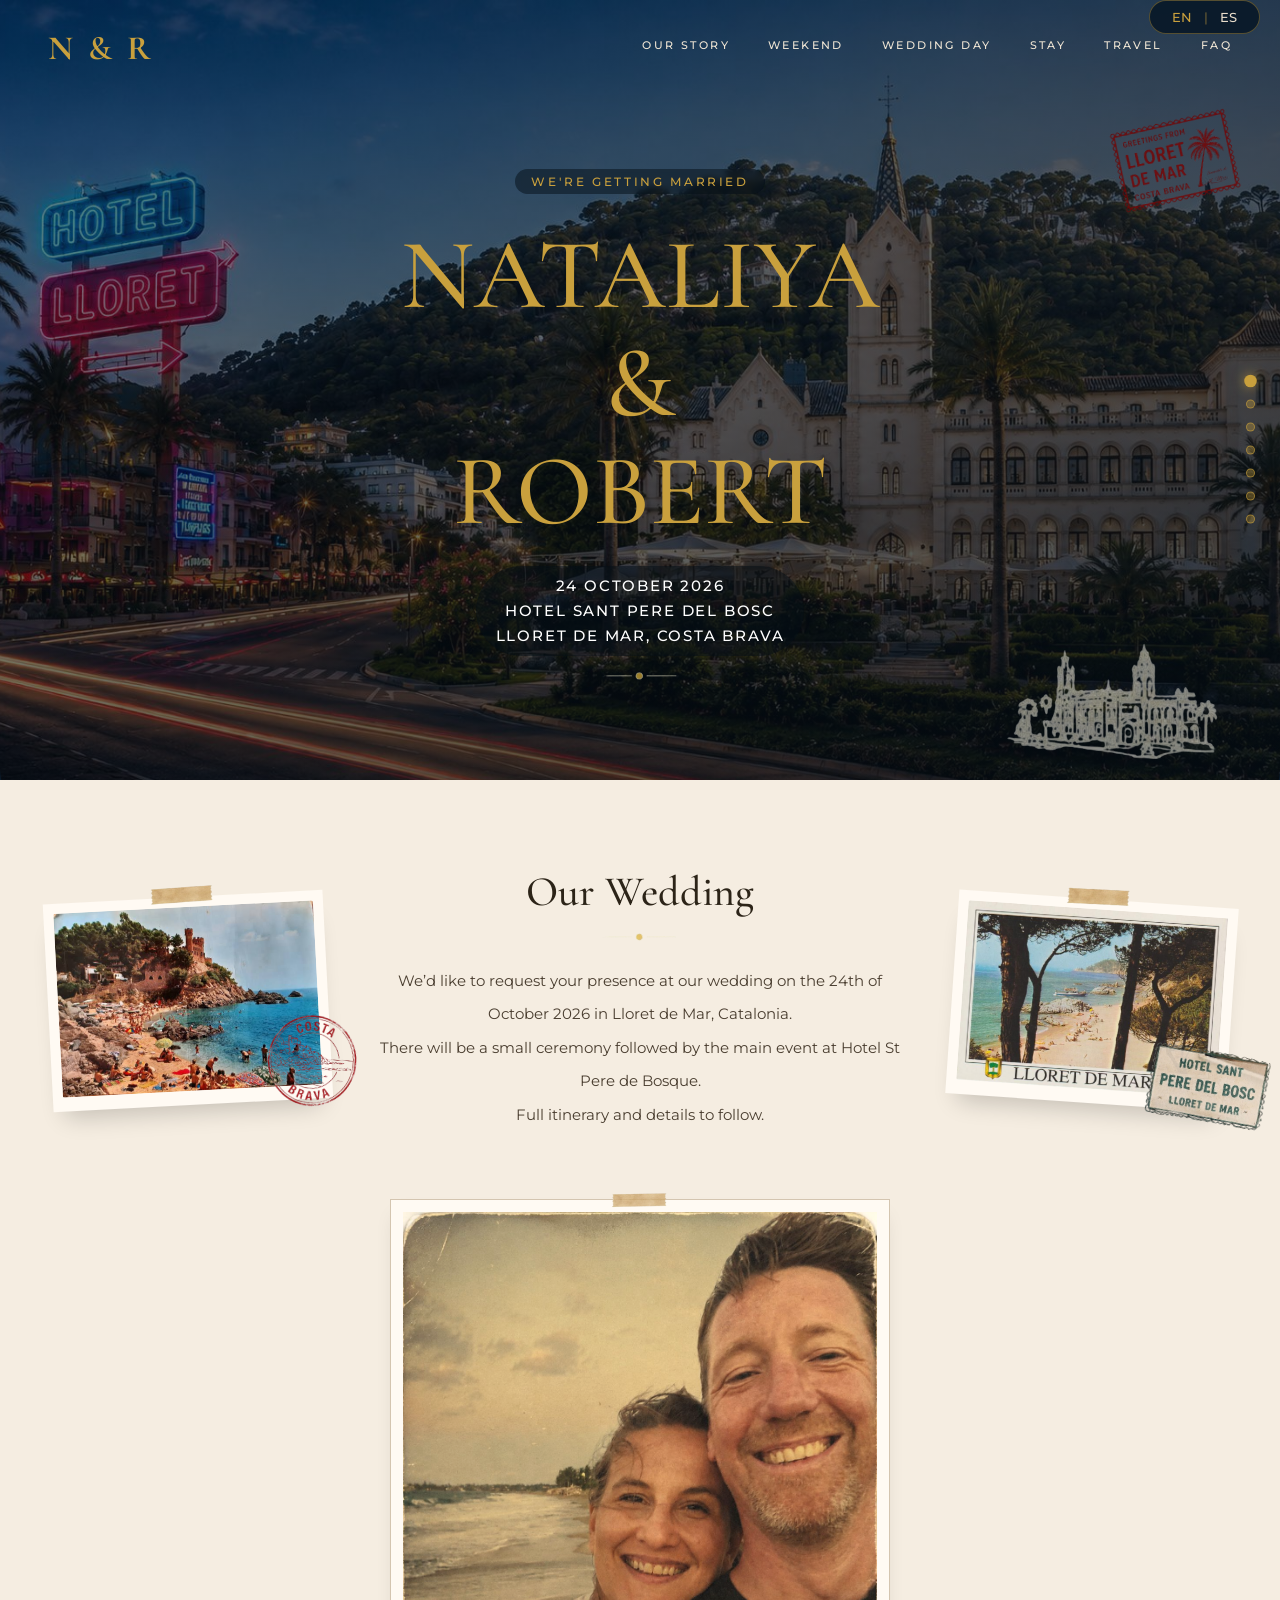
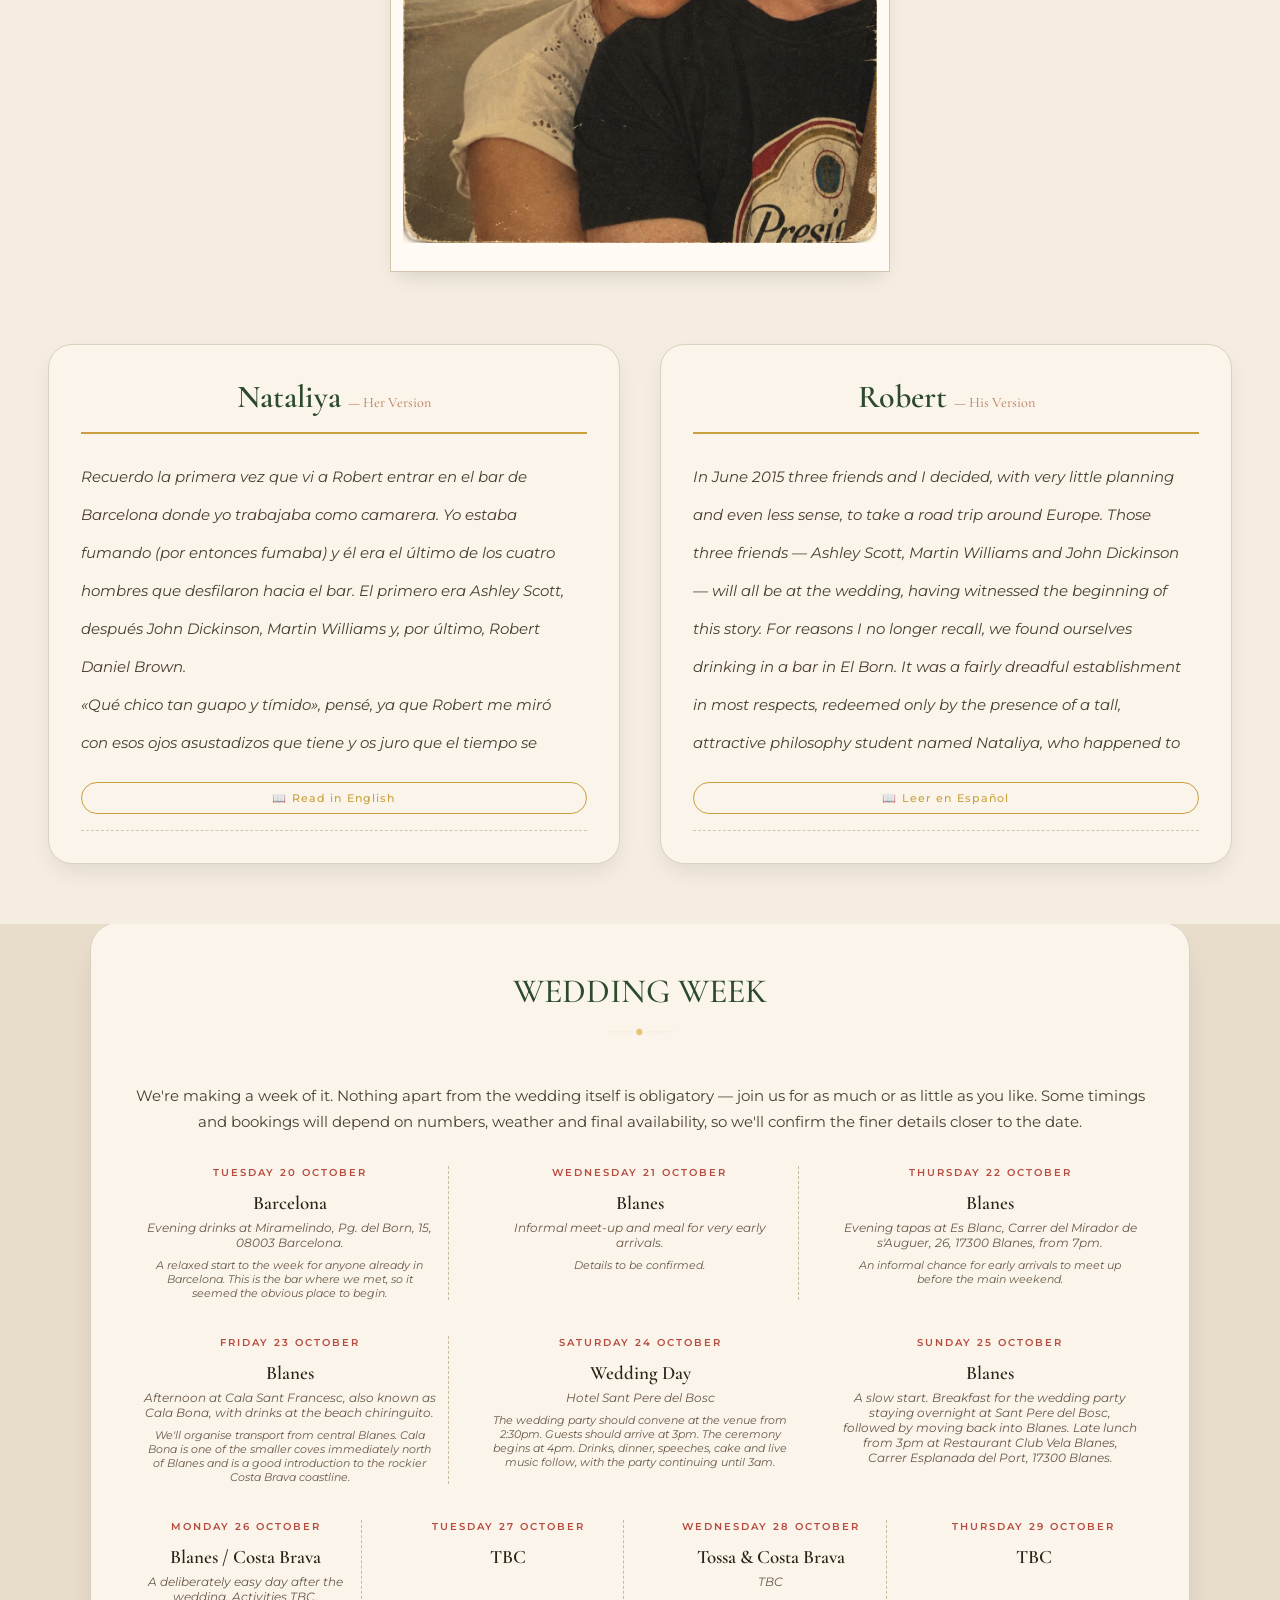
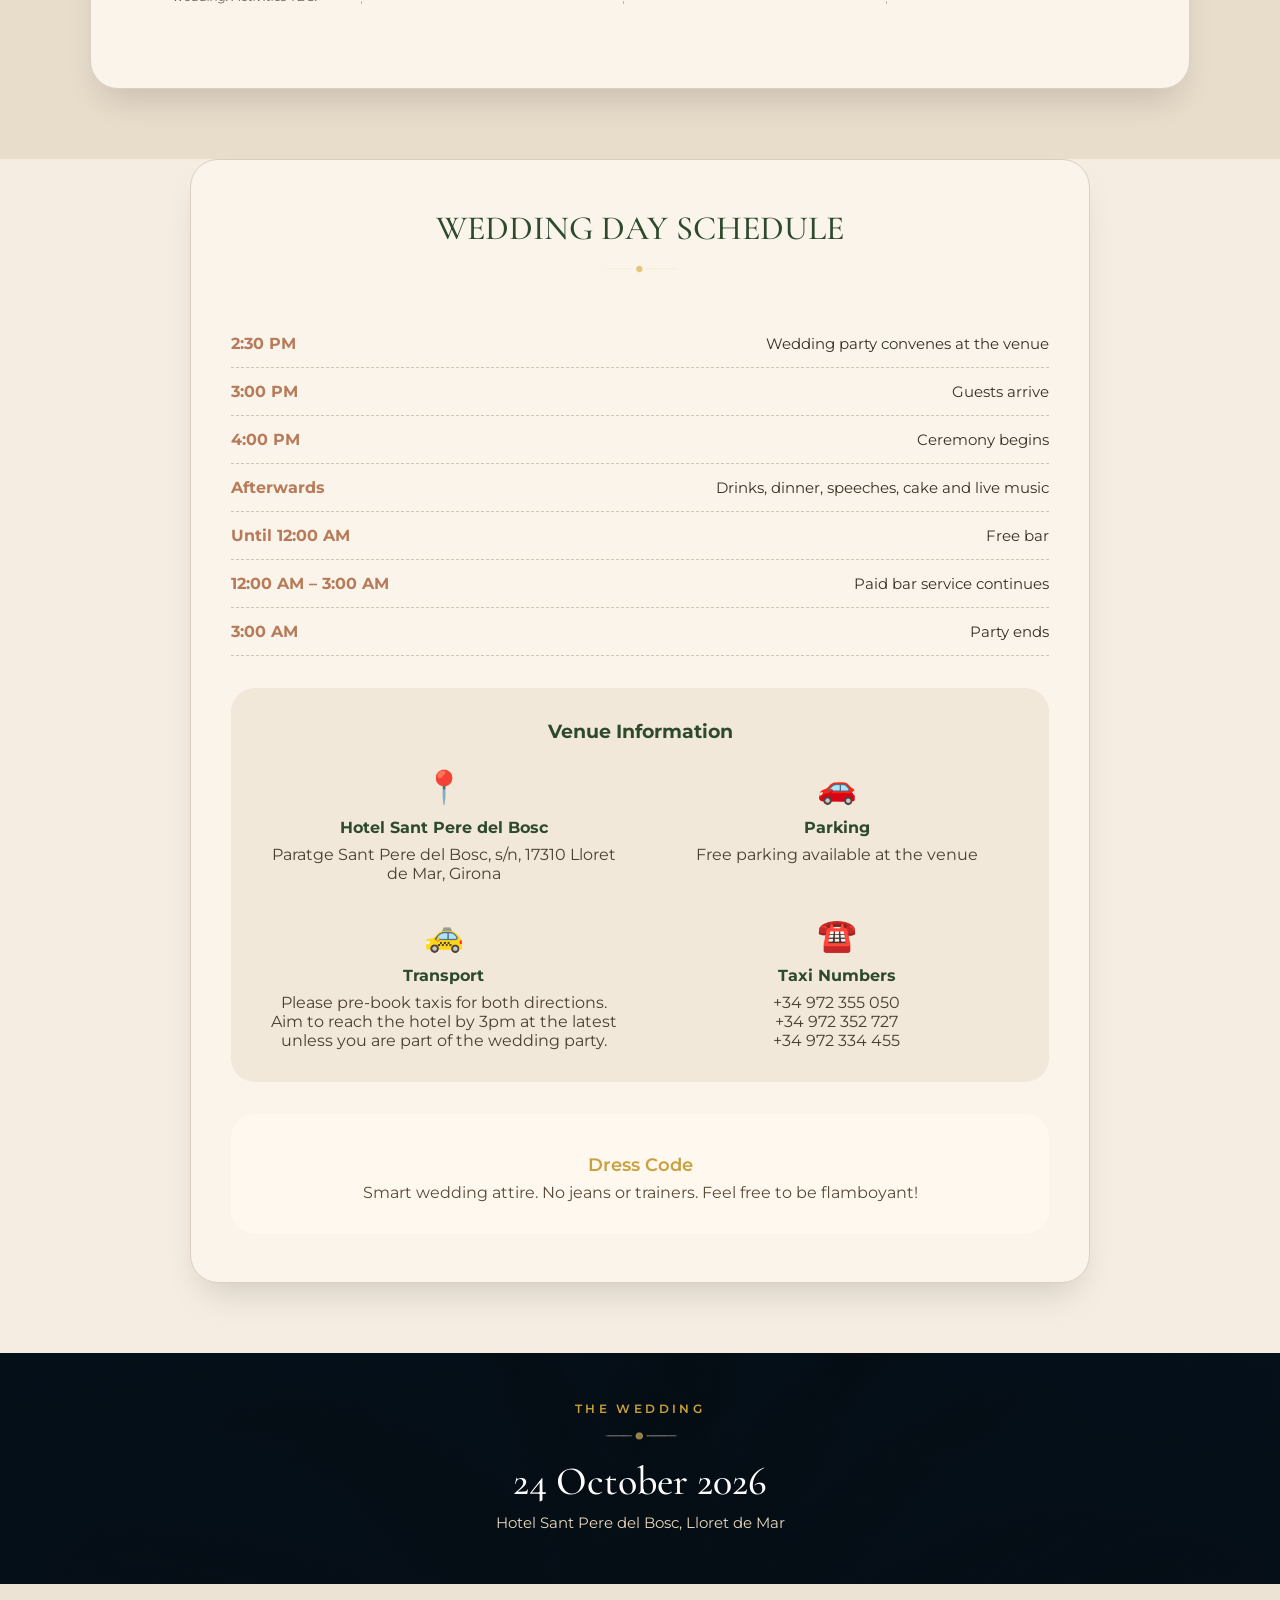
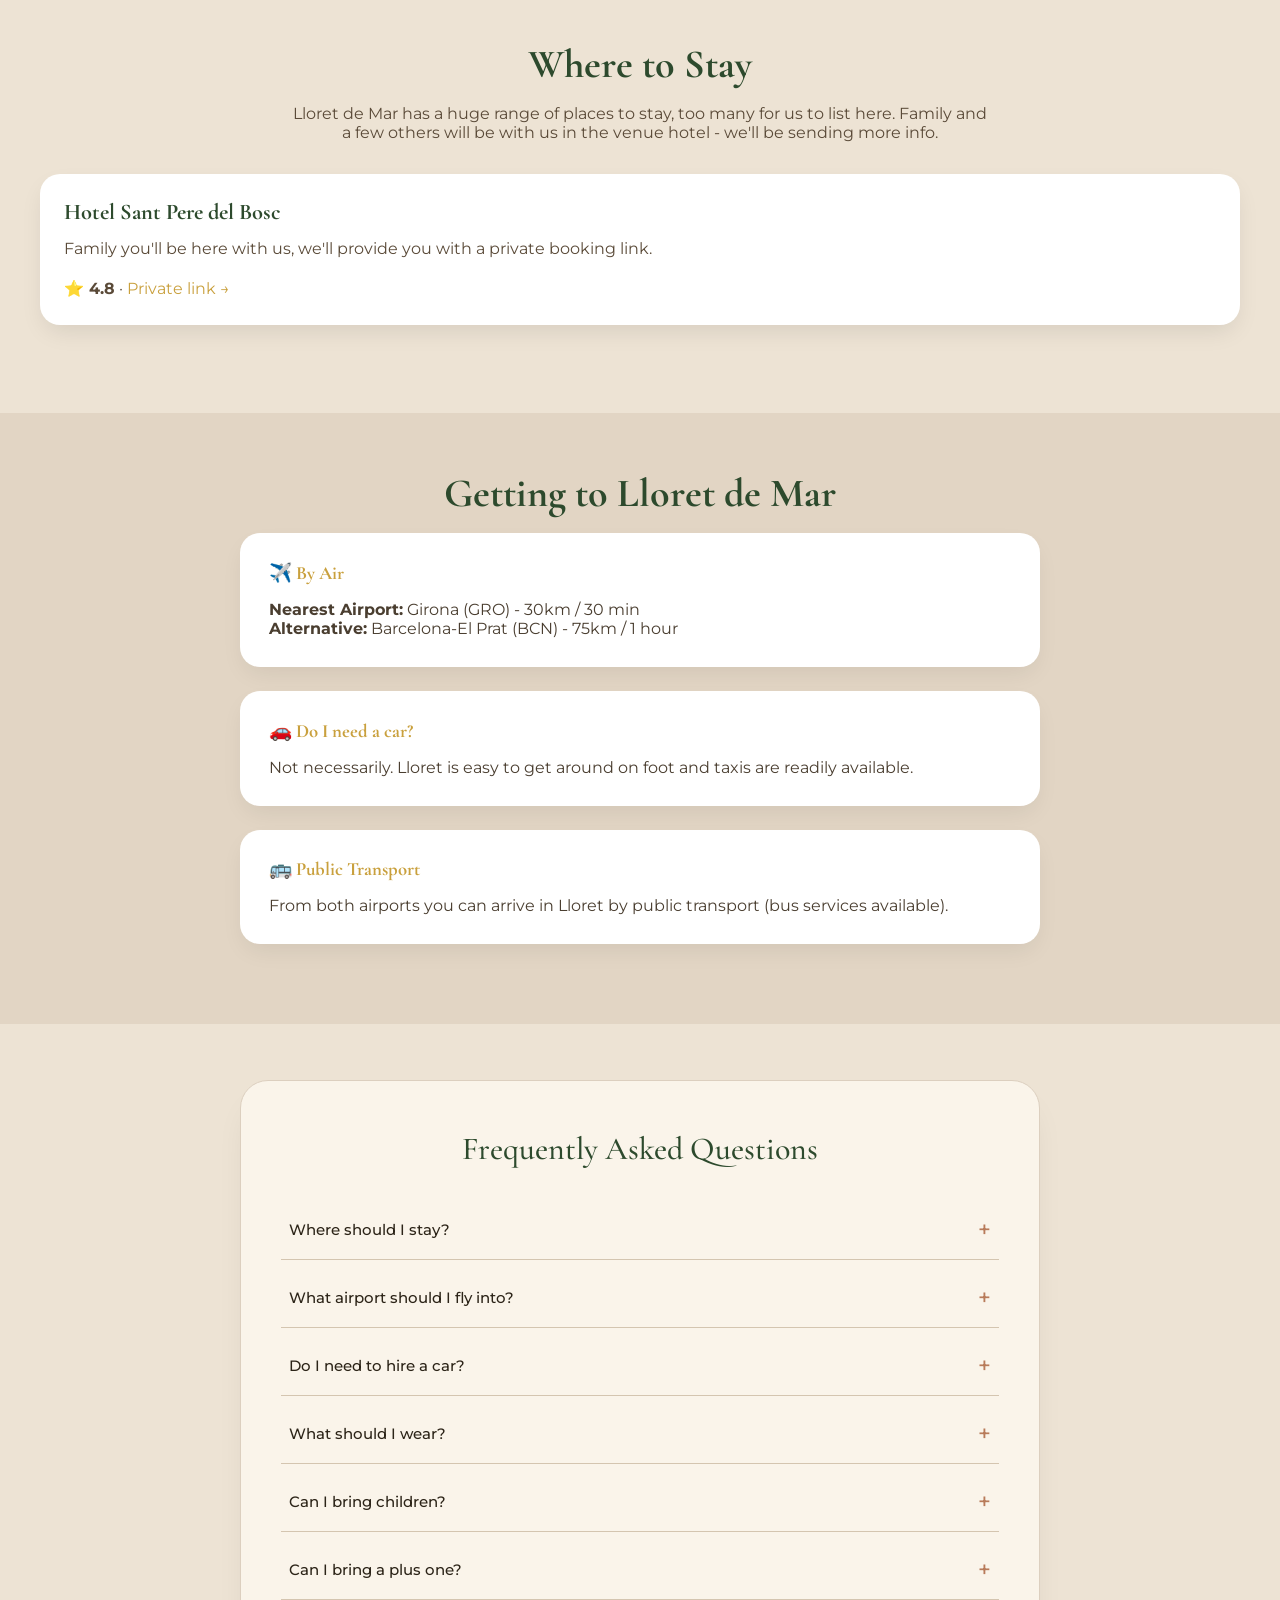
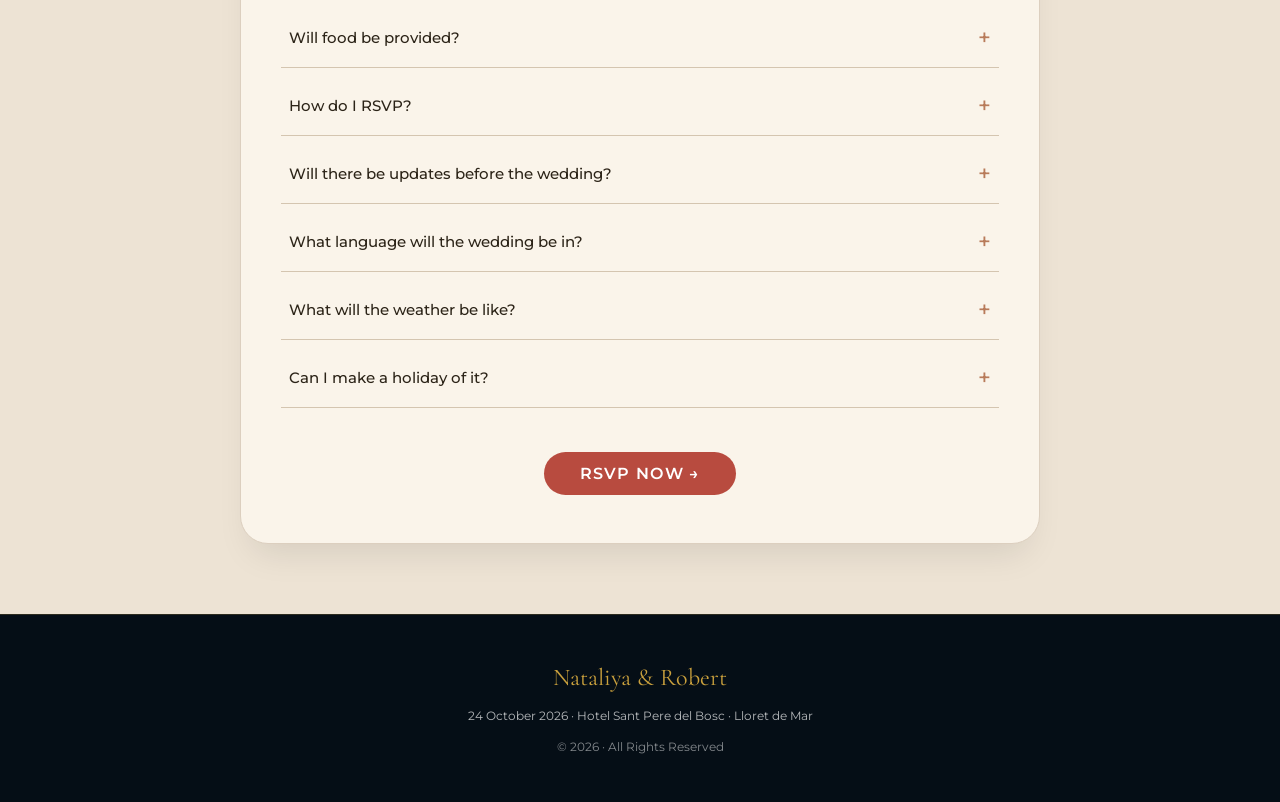
==== commit db7a109a: "updating front" ====
--- a/index.html
+++ b/index.html
@@ -1,4 +1,4 @@
-  <!DOCTYPE html>
+<!DOCTYPE html>
   <html lang="en">
   <head>
     <meta charset="UTF-8">
@@ -1139,29 +1139,75 @@
       </div>
     </section>
 
-<!-- Weekend Schedule - To Be Confirmed -->
+<!-- Weekend Schedule - Updated with Wedding Week details -->
 <section id="schedule" class="schedule-section">
   <div class="schedule-card">
     <div class="schedule-header">
-      <h3 data-en="WEEKEND SCHEDULE" data-es="HORARIO DEL FIN DE SEMANA">WEEKEND SCHEDULE</h3>
+      <h3 data-en="WEDDING WEEK" data-es="SEMANA DE BODA">WEDDING WEEK</h3>
       <div class="seal"></div>
     </div>
-    <div class="schedule-grid">
+    <p style="text-align:center; margin-bottom: 1.5rem; color:#4a3e30; font-size: 0.95rem; line-height: 1.7;" 
+       data-en="We're making a week of it. Nothing apart from the wedding itself is obligatory — join us for as much or as little as you like. Some timings and bookings will depend on numbers, weather and final availability, so we'll confirm the finer details closer to the date." 
+       data-es="Lo vamos a hacer toda una semana. Nada aparte de la boda en sí es obligatorio — únete a nosotros tanto o tan poco como quieras. Algunos horarios y reservas dependerán del número de personas, el clima y la disponibilidad final, así que confirmaremos los detalles más finos más cerca de la fecha.">
+      We're making a week of it. Nothing apart from the wedding itself is obligatory — join us for as much or as little as you like. Some timings and bookings will depend on numbers, weather and final availability, so we'll confirm the finer details closer to the date.
+    </p>
+    <div class="schedule-grid" style="grid-template-columns: repeat(3, 1fr);">
       <div class="event-item">
-        <div class="event-day" data-en="FRIDAY" data-es="VIERNES">FRIDAY</div>
-        <div class="event-name" data-en="To be confirmed" data-es="Por confirmar">To be confirmed</div>
+        <div class="event-day" data-en="TUESDAY 20 OCTOBER" data-es="MARTES 20 OCTUBRE">TUESDAY 20 OCTOBER</div>
+        <div class="event-name" data-en="Barcelona" data-es="Barcelona">Barcelona</div>
+        <div class="event-place" data-en="Evening drinks at Miramelindo, Pg. del Born, 15, 08003 Barcelona." data-es="Copas por la tarde en Miramelindo, Pg. del Born, 15, 08003 Barcelona.">Evening drinks at Miramelindo, Pg. del Born, 15, 08003 Barcelona.</div>
+        <p style="font-size:11px; color:#6b5a48; margin-top:8px; font-style:italic;" data-en="A relaxed start to the week for anyone already in Barcelona. This is the bar where we met, so it seemed the obvious place to begin." data-es="Un comienzo relajado de la semana para cualquiera que ya esté en Barcelona. Este es el bar donde nos conocimos, así que parecía el lugar obvio para empezar.">A relaxed start to the week for anyone already in Barcelona. This is the bar where we met, so it seemed the obvious place to begin.</p>
       </div>
       <div class="event-item">
-        <div class="event-day" data-en="SATURDAY" data-es="SÁBADO">SATURDAY</div>
-        <div class="event-name" data-en="To be confirmed" data-es="Por confirmar">To be confirmed</div>
+        <div class="event-day" data-en="WEDNESDAY 21 OCTOBER" data-es="MIÉRCOLES 21 OCTUBRE">WEDNESDAY 21 OCTOBER</div>
+        <div class="event-name" data-en="Blanes" data-es="Blanes">Blanes</div>
+        <div class="event-place" data-en="Informal meet-up and meal for very early arrivals." data-es="Encuentro informal y comida para los que lleguen muy pronto.">Informal meet-up and meal for very early arrivals.</div>
+        <p style="font-size:11px; color:#6b5a48; margin-top:8px; font-style:italic;" data-en="Details to be confirmed." data-es="Detalles por confirmar.">Details to be confirmed.</p>
       </div>
       <div class="event-item">
-        <div class="event-day" data-en="SATURDAY" data-es="SÁBADO">SATURDAY</div>
-        <div class="event-name" data-en="To be confirmed" data-es="Por confirmar">To be confirmed</div>
-      </div>
+        <div class="event-day" data-en="THURSDAY 22 OCTOBER" data-es="JUEVES 22 OCTUBRE">THURSDAY 22 OCTOBER</div>
+        <div class="event-name" data-en="Blanes" data-es="Blanes">Blanes</div>
+        <div class="event-place" data-en="Evening tapas at Es Blanc, Carrer del Mirador de s'Auguer, 26, 17300 Blanes, from 7pm." data-es="Tapas por la tarde en Es Blanc, Carrer del Mirador de s'Auguer, 26, 17300 Blanes, a partir de las 19h.">Evening tapas at Es Blanc, Carrer del Mirador de s'Auguer, 26, 17300 Blanes, from 7pm.</div>
+        <p style="font-size:11px; color:#6b5a48; margin-top:8px; font-style:italic;" data-en="An informal chance for early arrivals to meet up before the main weekend." data-es="Una oportunidad informal para que los que lleguen pronto se reúnan antes del fin de semana principal.">An informal chance for early arrivals to meet up before the main weekend.</p>
+      </div>
+    </div>
+    <div class="schedule-grid" style="grid-template-columns: repeat(3, 1fr); margin-top: 0;">
       <div class="event-item">
-        <div class="event-day" data-en="SUNDAY" data-es="DOMINGO">SUNDAY</div>
-        <div class="event-name" data-en="To be confirmed" data-es="Por confirmar">To be confirmed</div>
+        <div class="event-day" data-en="FRIDAY 23 OCTOBER" data-es="VIERNES 23 OCTUBRE">FRIDAY 23 OCTOBER</div>
+        <div class="event-name" data-en="Blanes" data-es="Blanes">Blanes</div>
+        <div class="event-place" data-en="Afternoon at Cala Sant Francesc, also known as Cala Bona, with drinks at the beach chiringuito." data-es="Tarde en Cala Sant Francesc, también conocida como Cala Bona, con copas en el chiringuito de la playa.">Afternoon at Cala Sant Francesc, also known as Cala Bona, with drinks at the beach chiringuito.</div>
+        <p style="font-size:11px; color:#6b5a48; margin-top:8px; font-style:italic;" data-en="We'll organise transport from central Blanes. Cala Bona is one of the smaller coves immediately north of Blanes and is a good introduction to the rockier Costa Brava coastline." data-es="Organizaremos transporte desde el centro de Blanes. Cala Bona es una de las calas más pequeñas inmediatamente al norte de Blanes y es una buena introducción a la costa más rocosa de la Costa Brava.">We'll organise transport from central Blanes. Cala Bona is one of the smaller coves immediately north of Blanes and is a good introduction to the rockier Costa Brava coastline.</p>
+      </div>
+      <div class="event-item" style="border-right: none;">
+        <div class="event-day" data-en="SATURDAY 24 OCTOBER" data-es="SÁBADO 24 OCTUBRE">SATURDAY 24 OCTOBER</div>
+        <div class="event-name" data-en="Wedding Day" data-es="Día de Boda">Wedding Day</div>
+        <div class="event-place" data-en="Hotel Sant Pere del Bosc" data-es="Hotel Sant Pere del Bosc">Hotel Sant Pere del Bosc</div>
+        <p style="font-size:11px; color:#6b5a48; margin-top:8px; font-style:italic;" data-en="The wedding party should convene at the venue from 2:30pm. Guests should arrive at 3pm. The ceremony begins at 4pm. Drinks, dinner, speeches, cake and live music follow, with the party continuing until 3am." data-es="El cortejo nupcial debe reunirse en el lugar a partir de las 14:30h. Los invitados deben llegar a las 15h. La ceremonia comienza a las 16h. Bebidas, cena, discursos, tarta y música en vivo después, con la fiesta continuando hasta las 3am.">The wedding party should convene at the venue from 2:30pm. Guests should arrive at 3pm. The ceremony begins at 4pm. Drinks, dinner, speeches, cake and live music follow, with the party continuing until 3am.</p>
+      </div>
+      <div class="event-item" style="border-right: none; border-bottom: none;">
+        <div class="event-day" data-en="SUNDAY 25 OCTOBER" data-es="DOMINGO 25 OCTUBRE">SUNDAY 25 OCTOBER</div>
+        <div class="event-name" data-en="Blanes" data-es="Blanes">Blanes</div>
+        <div class="event-place" data-en="A slow start. Breakfast for the wedding party staying overnight at Sant Pere del Bosc, followed by moving back into Blanes. Late lunch from 3pm at Restaurant Club Vela Blanes, Carrer Esplanada del Port, 17300 Blanes." data-es="Un comienzo lento. Desayuno para el cortejo nupcial que se aloje en Sant Pere del Bosc, seguido de la vuelta a Blanes. Almuerzo tardío a partir de las 15h en el Restaurante Club Vela Blanes, Carrer Esplanada del Port, 17300 Blanes.">A slow start. Breakfast for the wedding party staying overnight at Sant Pere del Bosc, followed by moving back into Blanes. Late lunch from 3pm at Restaurant Club Vela Blanes, Carrer Esplanada del Port, 17300 Blanes.</div>
+      </div>
+    </div>
+    <div class="schedule-grid" style="grid-template-columns: repeat(4, 1fr); margin-top: 0;">
+      <div class="event-item">
+        <div class="event-day" data-en="MONDAY 26 OCTOBER" data-es="LUNES 26 OCTUBRE">MONDAY 26 OCTOBER</div>
+        <div class="event-name" data-en="Blanes / Costa Brava" data-es="Blanes / Costa Brava">Blanes / Costa Brava</div>
+        <div class="event-place" data-en="A deliberately easy day after the wedding. Activities TBC." data-es="Un día deliberadamente tranquilo después de la boda. Actividades por confirmar.">A deliberately easy day after the wedding. Activities TBC.</div>
+      </div>
+      <div class="event-item">
+        <div class="event-day" data-en="TUESDAY 27 OCTOBER" data-es="MARTES 27 OCTUBRE">TUESDAY 27 OCTOBER</div>
+        <div class="event-name" data-en="TBC" data-es="Por confirmar">TBC</div>
+      </div>
+      <div class="event-item">
+        <div class="event-day" data-en="WEDNESDAY 28 OCTOBER" data-es="MIÉRCOLES 28 OCTUBRE">WEDNESDAY 28 OCTOBER</div>
+        <div class="event-name" data-en="Tossa & Costa Brava" data-es="Tossa & Costa Brava">Tossa & Costa Brava</div>
+        <div class="event-place" data-en="TBC" data-es="Por confirmar">TBC</div>
+      </div>
+      <div class="event-item" style="border-right: none;">
+        <div class="event-day" data-en="THURSDAY 29 OCTOBER" data-es="JUEVES 29 OCTUBRE">THURSDAY 29 OCTOBER</div>
+        <div class="event-name" data-en="TBC" data-es="Por confirmar">TBC</div>
       </div>
     </div>
   </div>
@@ -1174,26 +1220,25 @@
           <h3 data-en="WEDDING DAY SCHEDULE" data-es="HORARIO DEL DÍA DE BODA">WEDDING DAY SCHEDULE</h3>
           <div class="seal"></div>
         </div>
-    <div class="schedule-item"><span class="schedule-time">—</span><span class="schedule-event" data-en="To be confirmed" data-es="Por confirmar">To be confirmed</span></div>
-    <div class="schedule-item"><span class="schedule-time">—</span><span class="schedule-event" data-en="To be confirmed" data-es="Por confirmar">To be confirmed</span></div>
-    <div class="schedule-item"><span class="schedule-time">—</span><span class="schedule-event" data-en="To be confirmed" data-es="Por confirmar">To be confirmed</span></div>
-    <div class="schedule-item"><span class="schedule-time">—</span><span class="schedule-event" data-en="To be confirmed" data-es="Por confirmar">To be confirmed</span></div>
-    <div class="schedule-item"><span class="schedule-time">—</span><span class="schedule-event" data-en="To be confirmed" data-es="Por confirmar">To be confirmed</span></div>
-    <div class="schedule-item"><span class="schedule-time">—</span><span class="schedule-event" data-en="To be confirmed" data-es="Por confirmar">To be confirmed</span></div>
-    <div class="schedule-item"><span class="schedule-time">—</span><span class="schedule-event" data-en="To be confirmed" data-es="Por confirmar">To be confirmed</span></div>
-    <div class="schedule-item"><span class="schedule-time">—</span><span class="schedule-event" data-en="To be confirmed" data-es="Por confirmar">To be confirmed</span></div>
+        <div class="schedule-item"><span class="schedule-time">2:30 PM</span><span class="schedule-event" data-en="Wedding party convenes at the venue" data-es="El cortejo nupcial se reúne en el lugar">Wedding party convenes at the venue</span></div>
+        <div class="schedule-item"><span class="schedule-time">3:00 PM</span><span class="schedule-event" data-en="Guests arrive" data-es="Llegada de invitados">Guests arrive</span></div>
+        <div class="schedule-item"><span class="schedule-time">4:00 PM</span><span class="schedule-event" data-en="Ceremony begins" data-es="Comienza la ceremonia">Ceremony begins</span></div>
+        <div class="schedule-item"><span class="schedule-time">Afterwards</span><span class="schedule-event" data-en="Drinks, dinner, speeches, cake and live music" data-es="Bebidas, cena, discursos, tarta y música en vivo">Drinks, dinner, speeches, cake and live music</span></div>
+        <div class="schedule-item"><span class="schedule-time">Until 12:00 AM</span><span class="schedule-event" data-en="Free bar" data-es="Barra libre">Free bar</span></div>
+        <div class="schedule-item"><span class="schedule-time">12:00 AM – 3:00 AM</span><span class="schedule-event" data-en="Paid bar service continues" data-es="Continúa el servicio de barra de pago">Paid bar service continues</span></div>
+        <div class="schedule-item"><span class="schedule-time">3:00 AM</span><span class="schedule-event" data-en="Party ends" data-es="Termina la fiesta">Party ends</span></div>
         <div class="venue-info">
           <h3 style="text-align:center; margin-bottom:1rem;" data-en="Venue Information" data-es="Información del Lugar">Venue Information</h3>
           <div class="info-grid">
-            <div class="info-card"><div class="info-icon">📍</div><strong>Hotel Sant Pere del Bosc</strong><p>Ctra. de Sant Pere del Bosc, s/n, Lloret de Mar</p></div>
+            <div class="info-card"><div class="info-icon">📍</div><strong>Hotel Sant Pere del Bosc</strong><p>Paratge Sant Pere del Bosc, s/n, 17310 Lloret de Mar, Girona</p></div>
             <div class="info-card"><div class="info-icon">🚗</div><strong data-en="Parking" data-es="Aparcamiento">Parking</strong><p data-en="Free parking available at the venue" data-es="Aparcamiento gratuito disponible">Free parking available at the venue</p></div>
-
+            <div class="info-card"><div class="info-icon">🚕</div><strong data-en="Transport" data-es="Transporte">Transport</strong><p data-en="Please pre-book taxis for both directions. Aim to reach the hotel by 3pm at the latest unless you are part of the wedding party." data-es="Por favor, reserve taxis con antelación para ambas direcciones. Intente llegar al hotel a las 15h como muy tarde, a menos que forme parte del cortejo nupcial.">Please pre-book taxis for both directions. Aim to reach the hotel by 3pm at the latest unless you are part of the wedding party.</p></div>
+            <div class="info-card"><div class="info-icon">☎️</div><strong data-en="Taxi Numbers" data-es="Números de Taxi">Taxi Numbers</strong><p>+34 972 355 050<br>+34 972 352 727<br>+34 972 334 455</p></div>
           </div>
         </div>
 
         <div class="dress-code">
           <div class="gold-text" data-en="Dress Code" data-es="Código de Vestimenta">Dress Code</div>
-          <!-- <div class="gold-text" data-en="Garden Party Elegant" data-es="Elegante de Jardín">Garden Party Elegant</div> -->
     <p 
   data-en="Smart wedding attire. No jeans or trainers. Feel free to be flamboyant!" 
   data-es="Vestimenta elegante de boda. No jeans ni zapatillas. ¡Siéntete libre de ser extravagante!">
@@ -1216,22 +1261,11 @@
   <h2 class="section-title" data-en="Where to Stay" data-es="Dónde Alojarse">Where to Stay</h2>
 <p 
   style="text-align:center; max-width:700px; margin:0 auto 2rem; color:#5a4a38;" 
-  data-en="Lloret de Mar has a huge range of places to stay, too many for us to list here. Family and a few others will be with us in the venue hotel - we’ll be sending more info." 
+  data-en="Lloret de Mar has a huge range of places to stay, too many for us to list here. Family and a few others will be with us in the venue hotel - we'll be sending more info." 
   data-es="Lloret de Mar tiene una gran variedad de lugares para alojarse, demasiados para enumerarlos aquí. La familia y algunos otros se alojarán con nosotros en el hotel del evento - enviaremos más información.">
-  Lloret de Mar has a huge range of places to stay, too many for us to list here. Family and a few others will be with us in the venue hotel - we’ll be sending more info.
+  Lloret de Mar has a huge range of places to stay, too many for us to list here. Family and a few others will be with us in the venue hotel - we'll be sending more info.
 </p>
   <div class="card-grid">
-
-    <!-- Hotel 3: Surf Mar (with direct booking link) -->
-    <!-- <div class="card">
-      <div class="card-content">
-        <h3 class="card-title">Hotel Surf Mar Lloret de Mar</h3>
-        <p data-en="Beautiful beachfront hotel in the peaceful Fenals area, just 900 meters from the center of Lloret de Mar. Perfect for those seeking well-being, fun, safety, and tranquility." data-es="Precioso hotel frente al mar en la tranquila zona de Fenals, a solo 900 metros del centro de Lloret de Mar. Perfecto para quienes buscan bienestar, diversión, seguridad y tranquilidad.">
-          Beautiful beachfront hotel in the peaceful Fenals area, just 900 meters from the center of Lloret de Mar. Perfect for those seeking well-being, fun, safety, and tranquility.
-        </p>
-        <p style="margin-top:1rem;"><strong>⭐ 4.4</strong> · <a href="https://www.sambahotels.com/en/hotels/hotel-surf-mar?lang=en" target="_blank" style="color:var(--gold); text-decoration:none;">Book →</a></p>
-      </div>
-    </div> -->
 
     <!-- Hotel 1: Sant Pere del Bosc (Family stays here with private link) -->
     <div class="card">
@@ -1241,17 +1275,6 @@
         <p style="margin-top:1rem;"><strong>⭐ 4.8</strong> · <a href="#" style="color:var(--gold); text-decoration:none;">Private link →</a></p>
       </div>
     </div>
-
-    <!-- Hotel 2: Gran Garbí -->
-    <!-- <div class="card">
-      <div class="card-content">
-        <h3 class="card-title">Hotel Gran Garbí</h3>
-        <p data-en="Beachfront hotel with sea views. 10 min from venue." data-es="Hotel frente al mar. A 10 minutos del lugar.">Beachfront hotel with sea views. 10 min from venue.</p>
-        <p style="margin-top:1rem;"><strong>⭐ 4.5</strong> · <a href="#" style="color:var(--gold); text-decoration:none;">Book →</a></p>
-      </div>
-    </div> -->
-
-
   </div>
 </section>
 
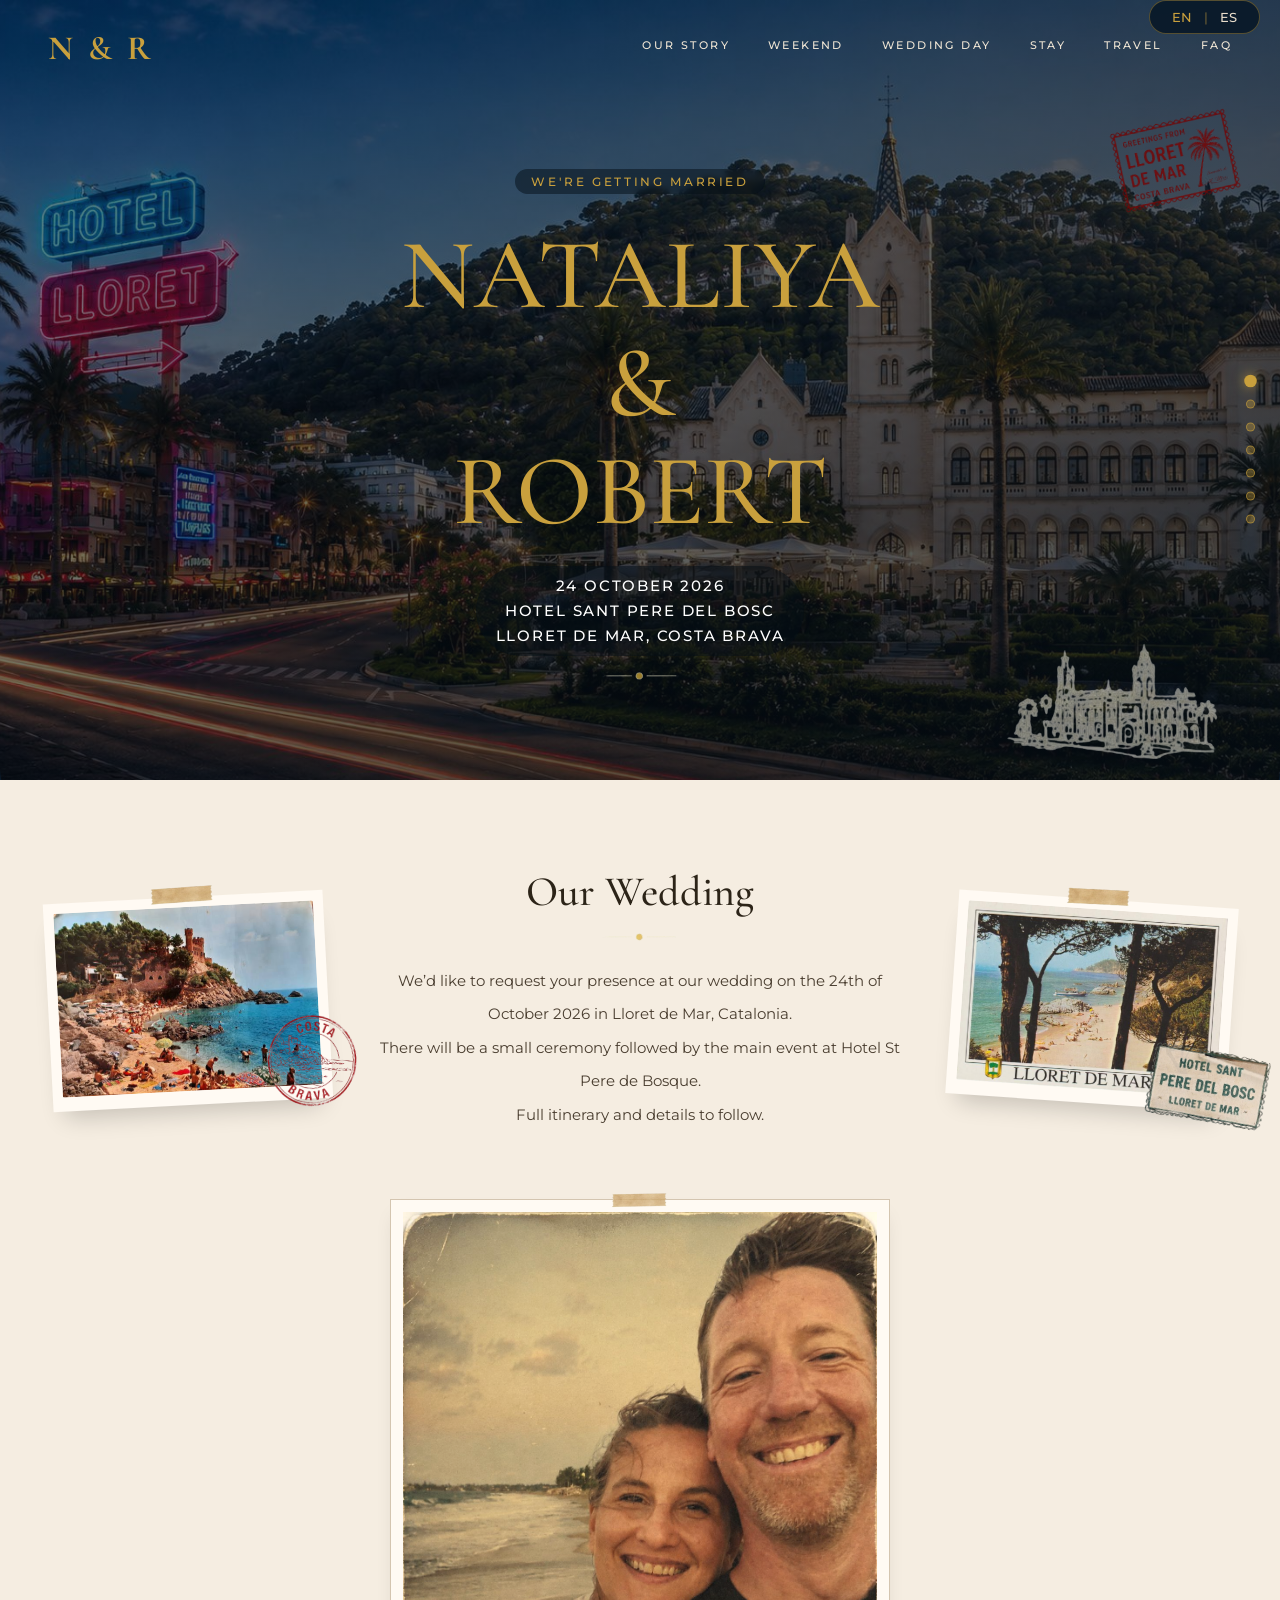
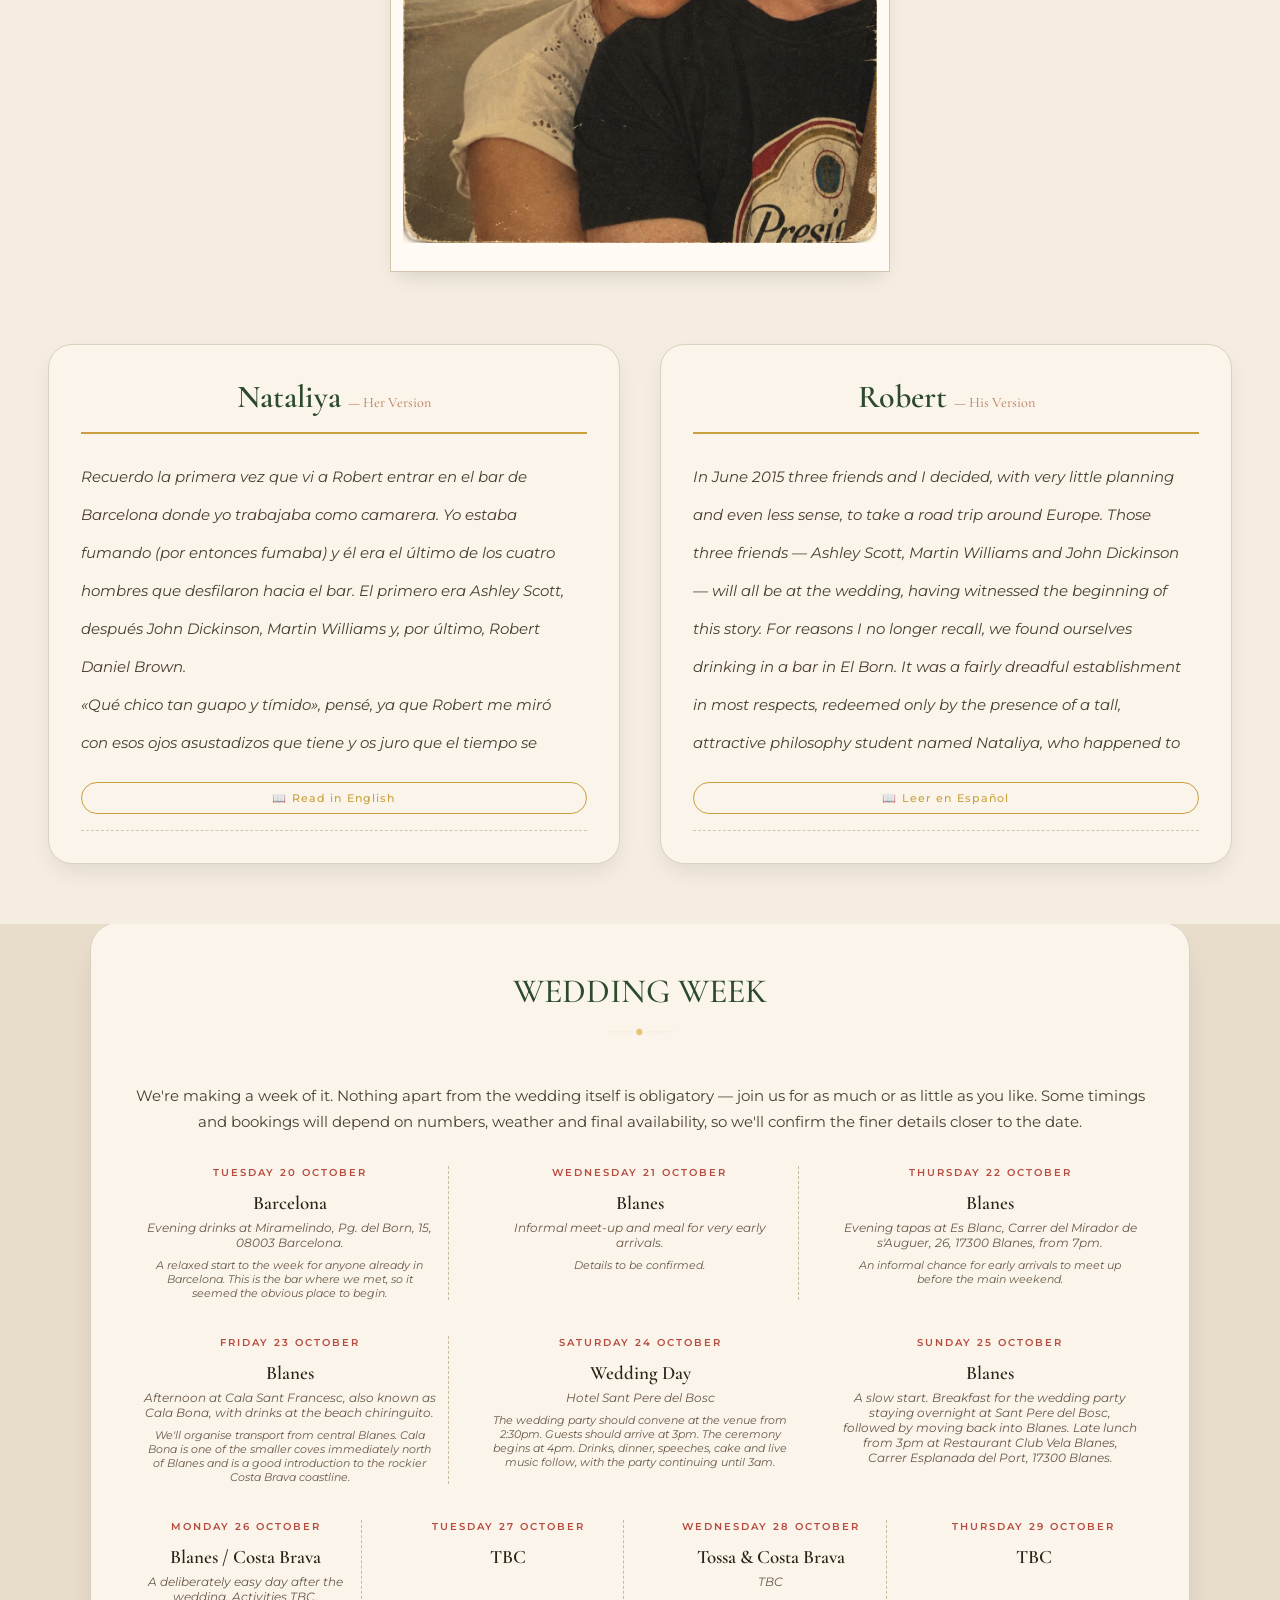
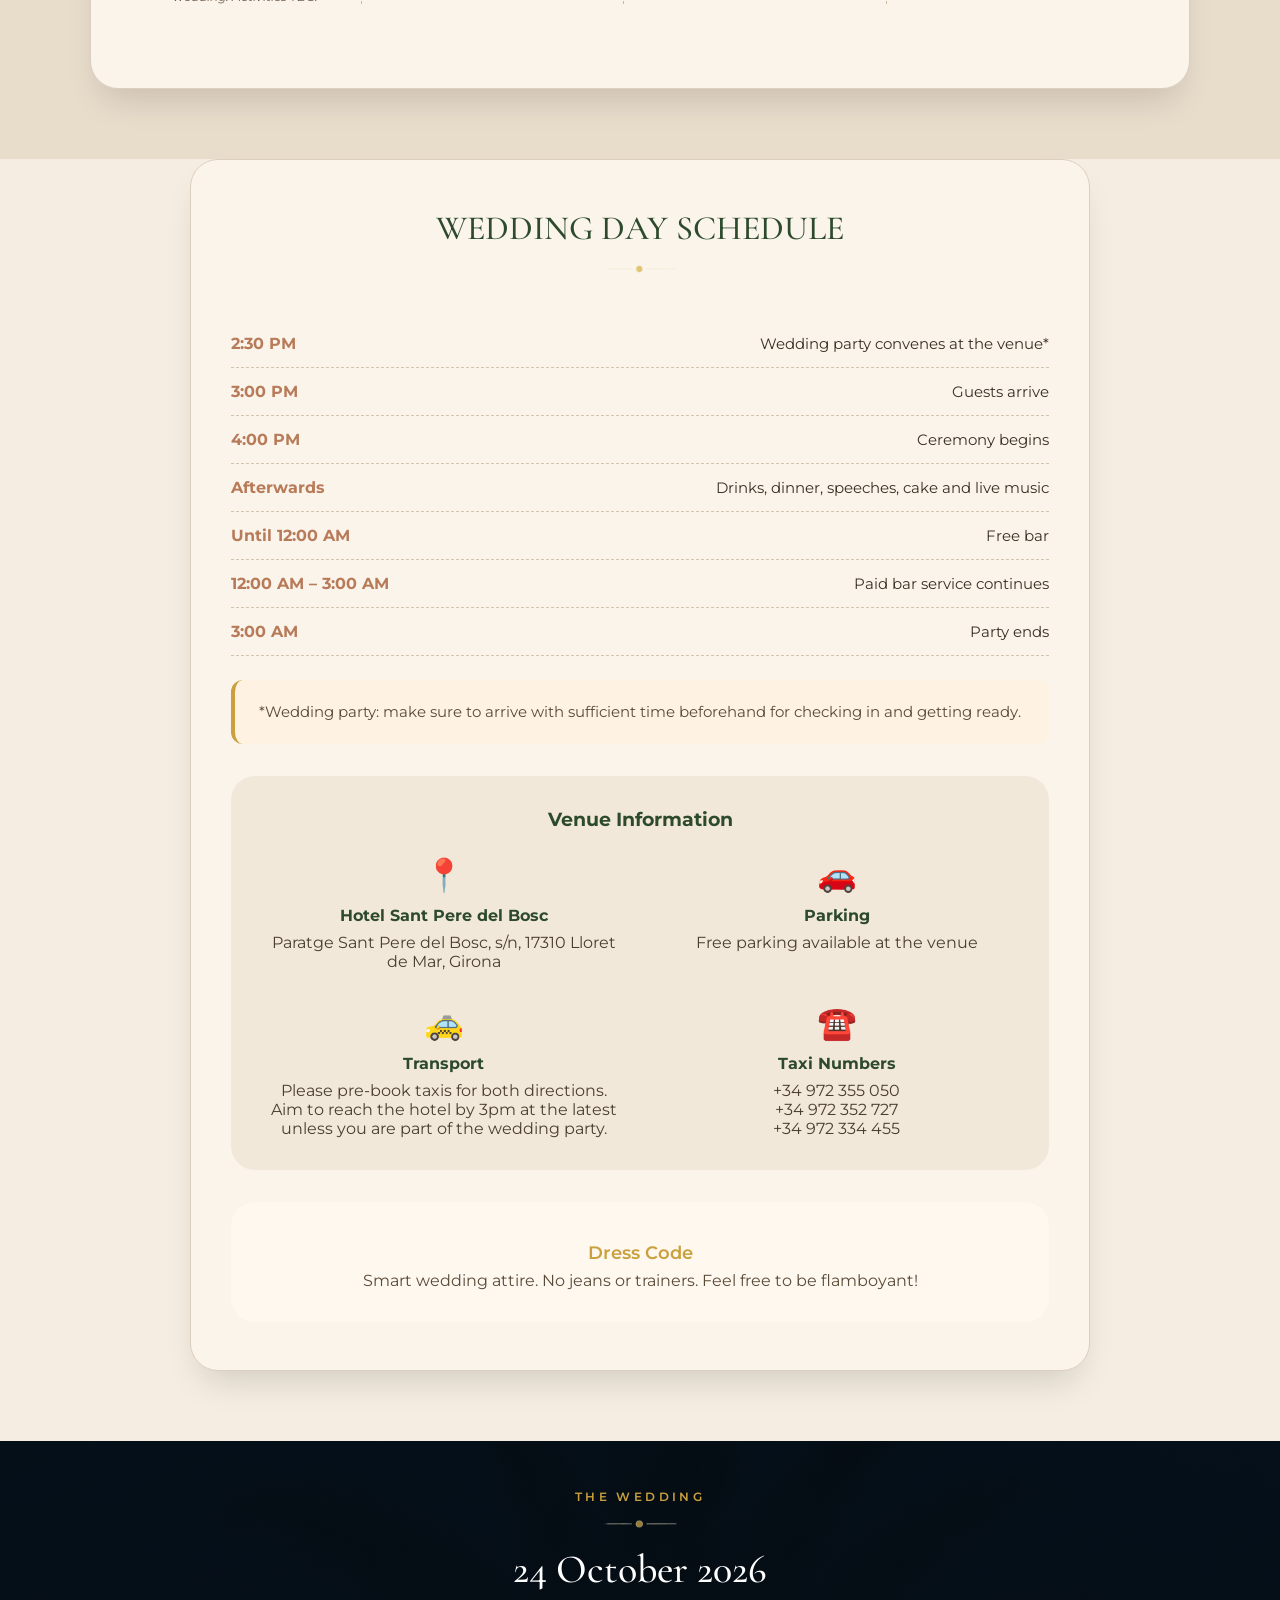
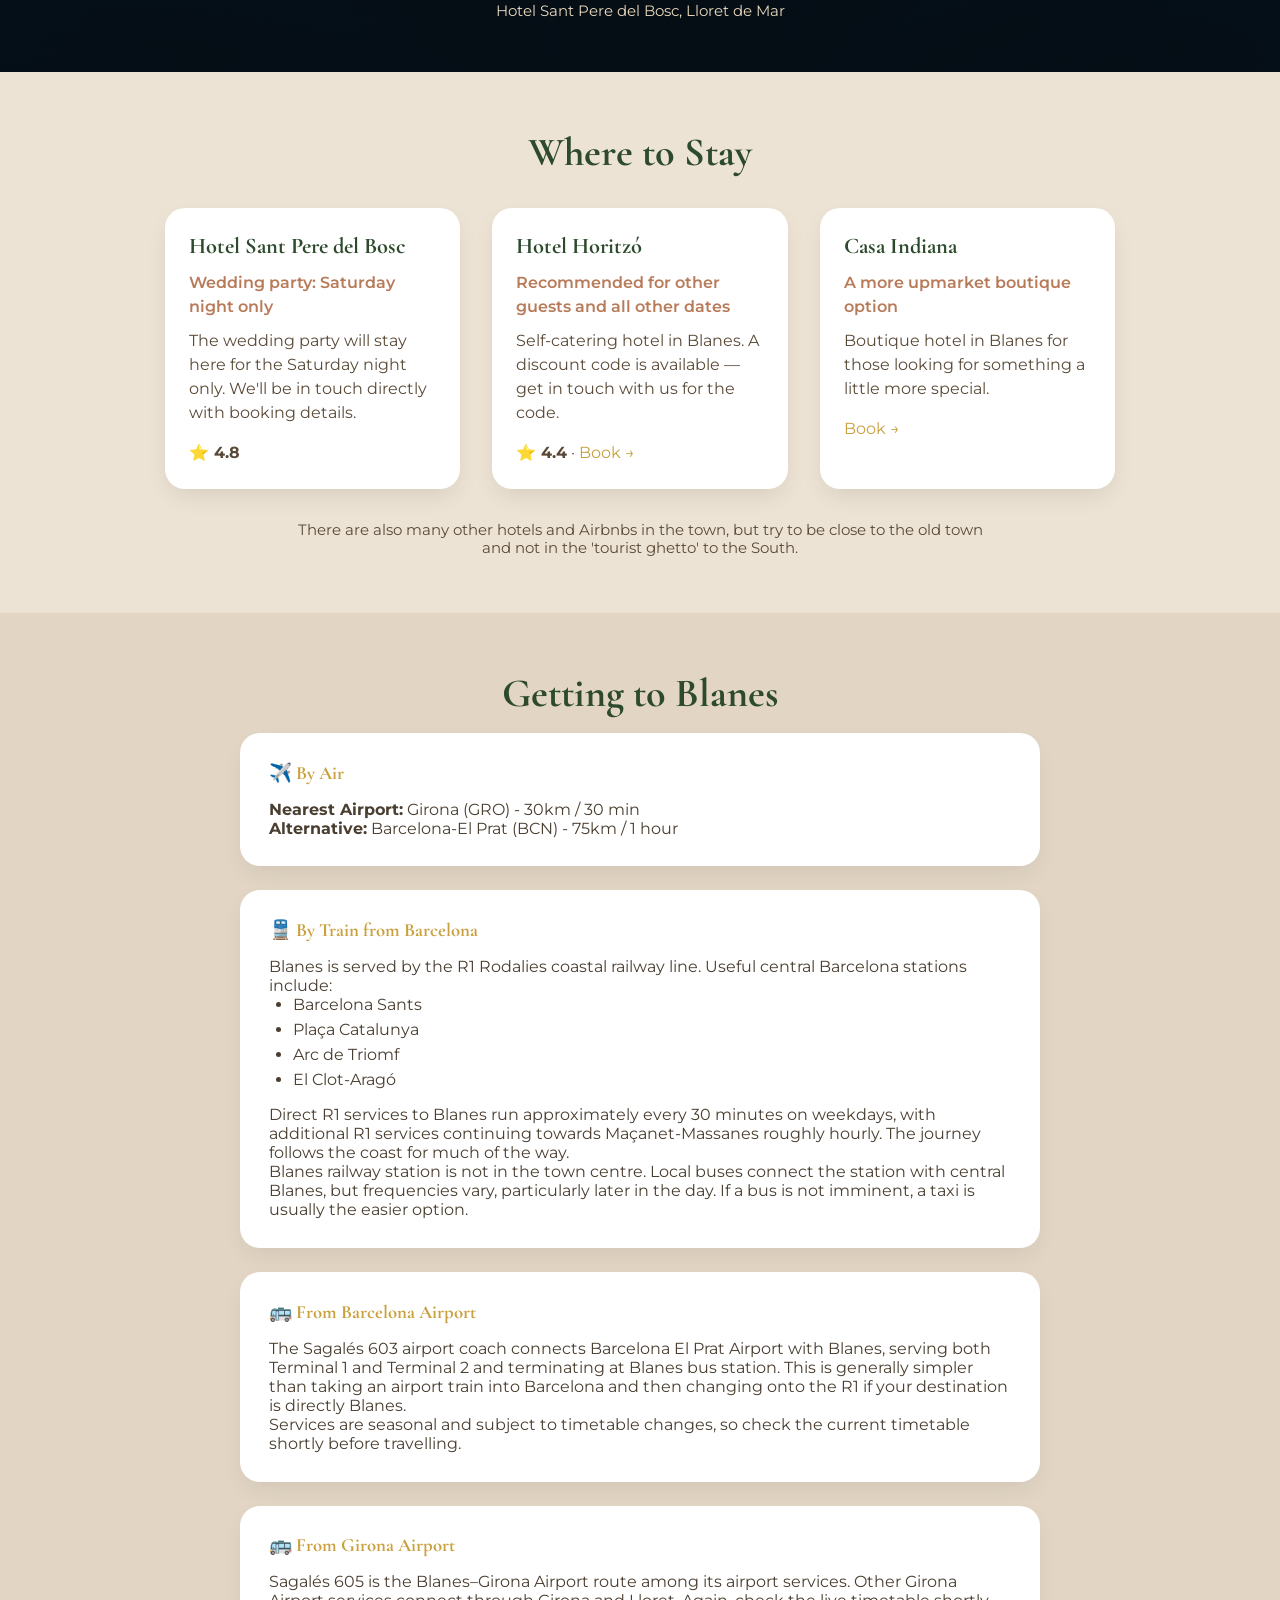
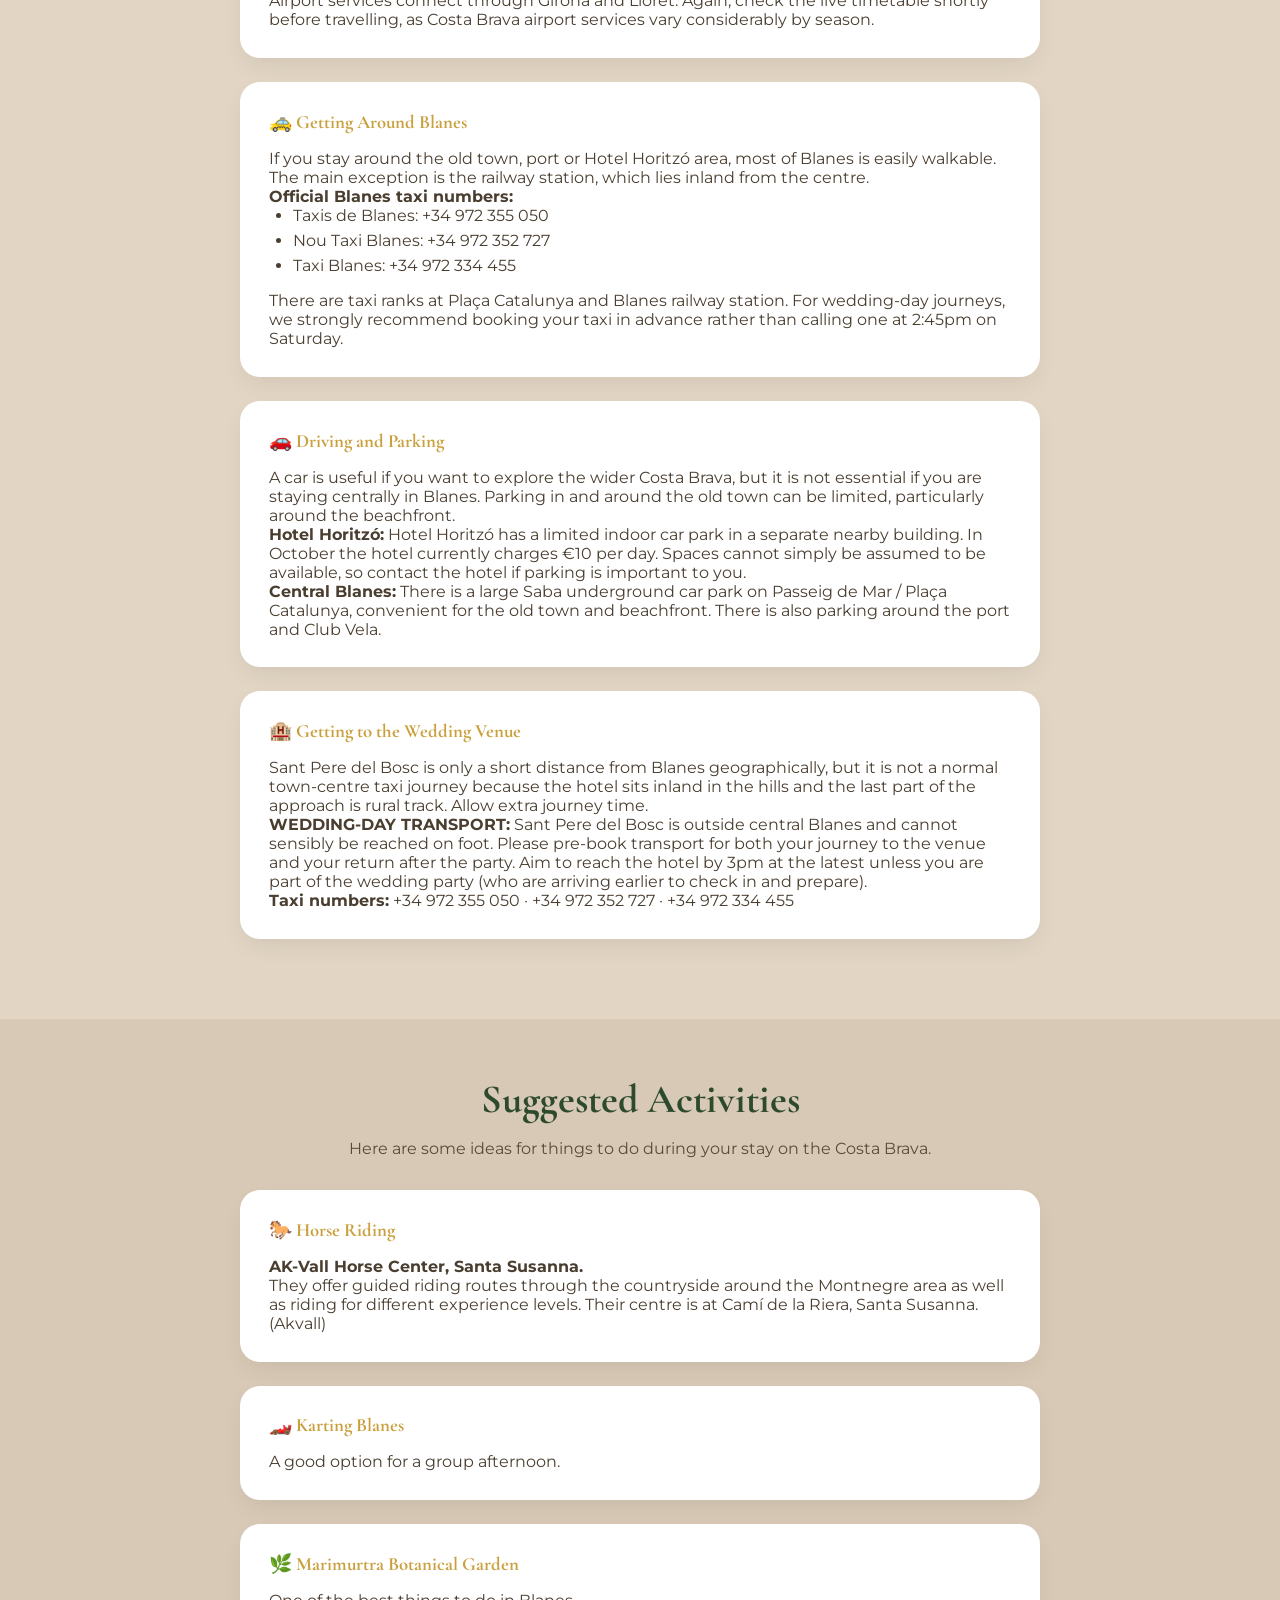
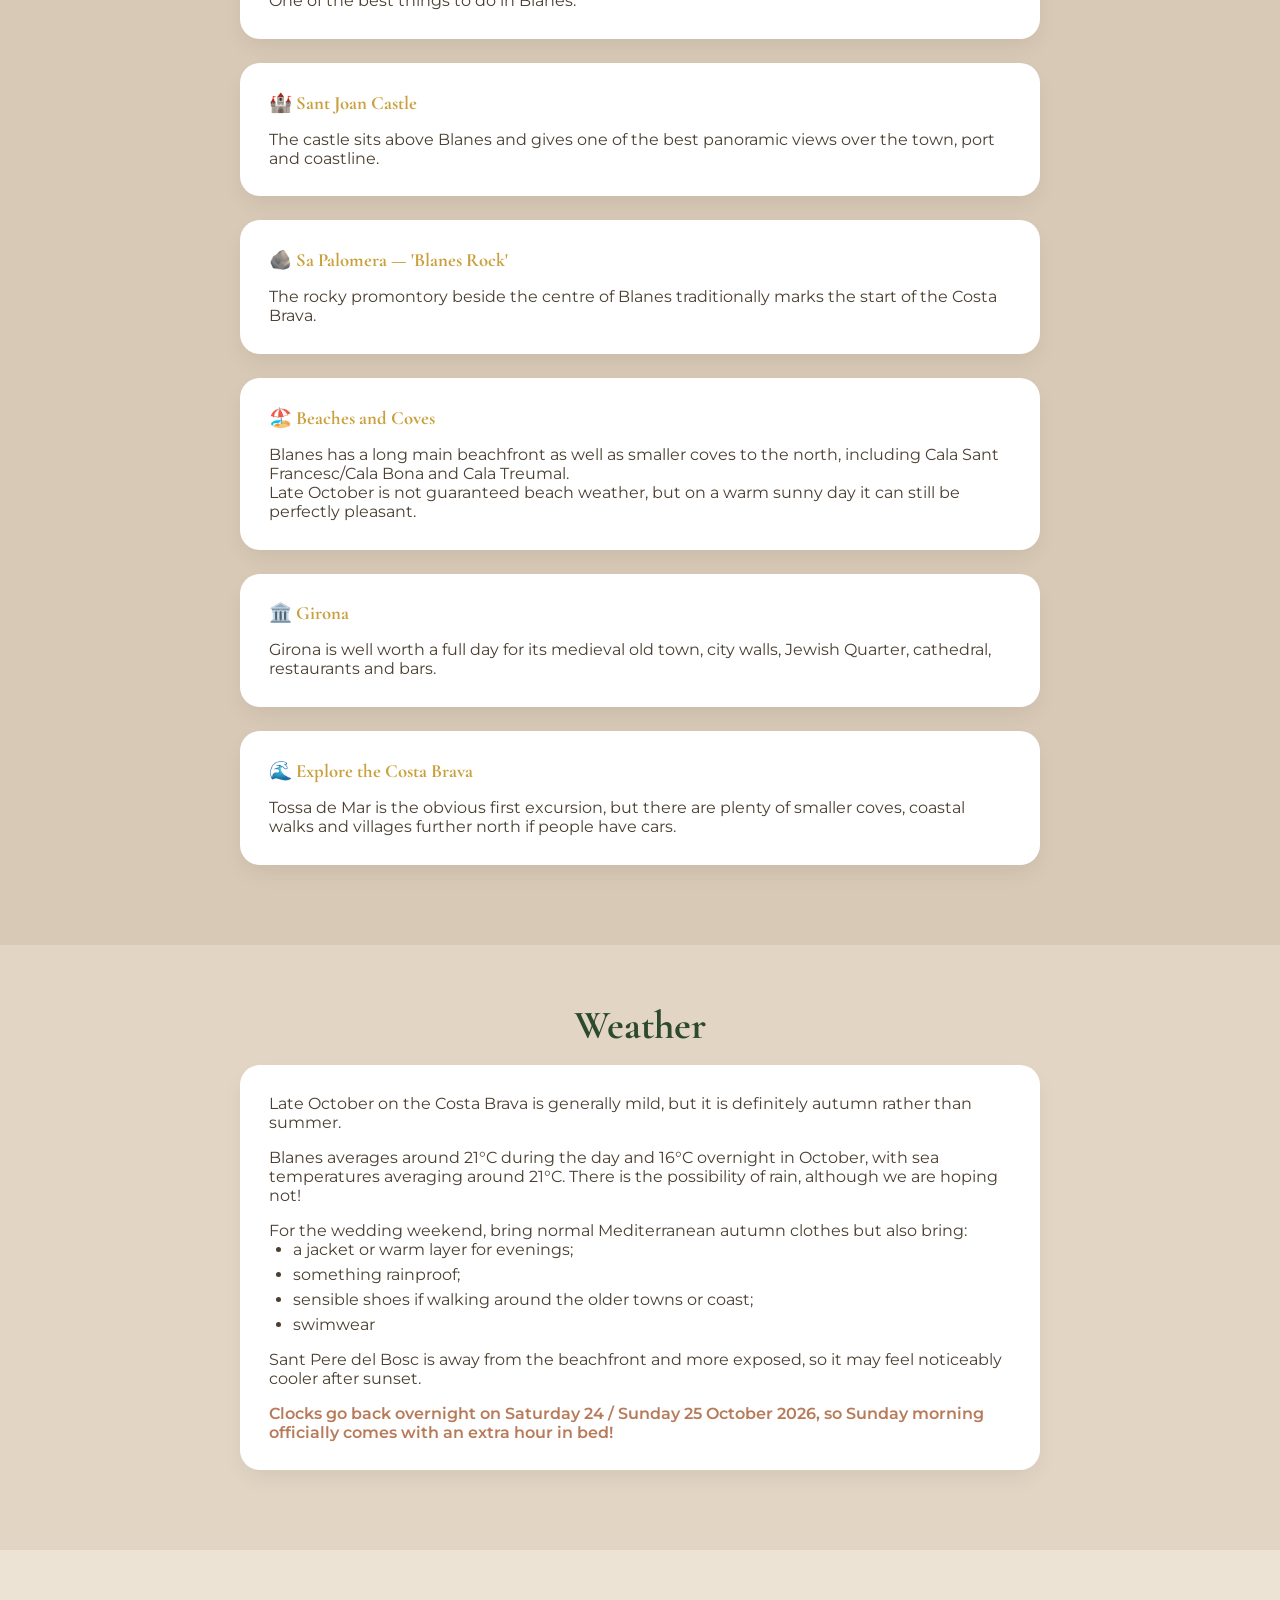
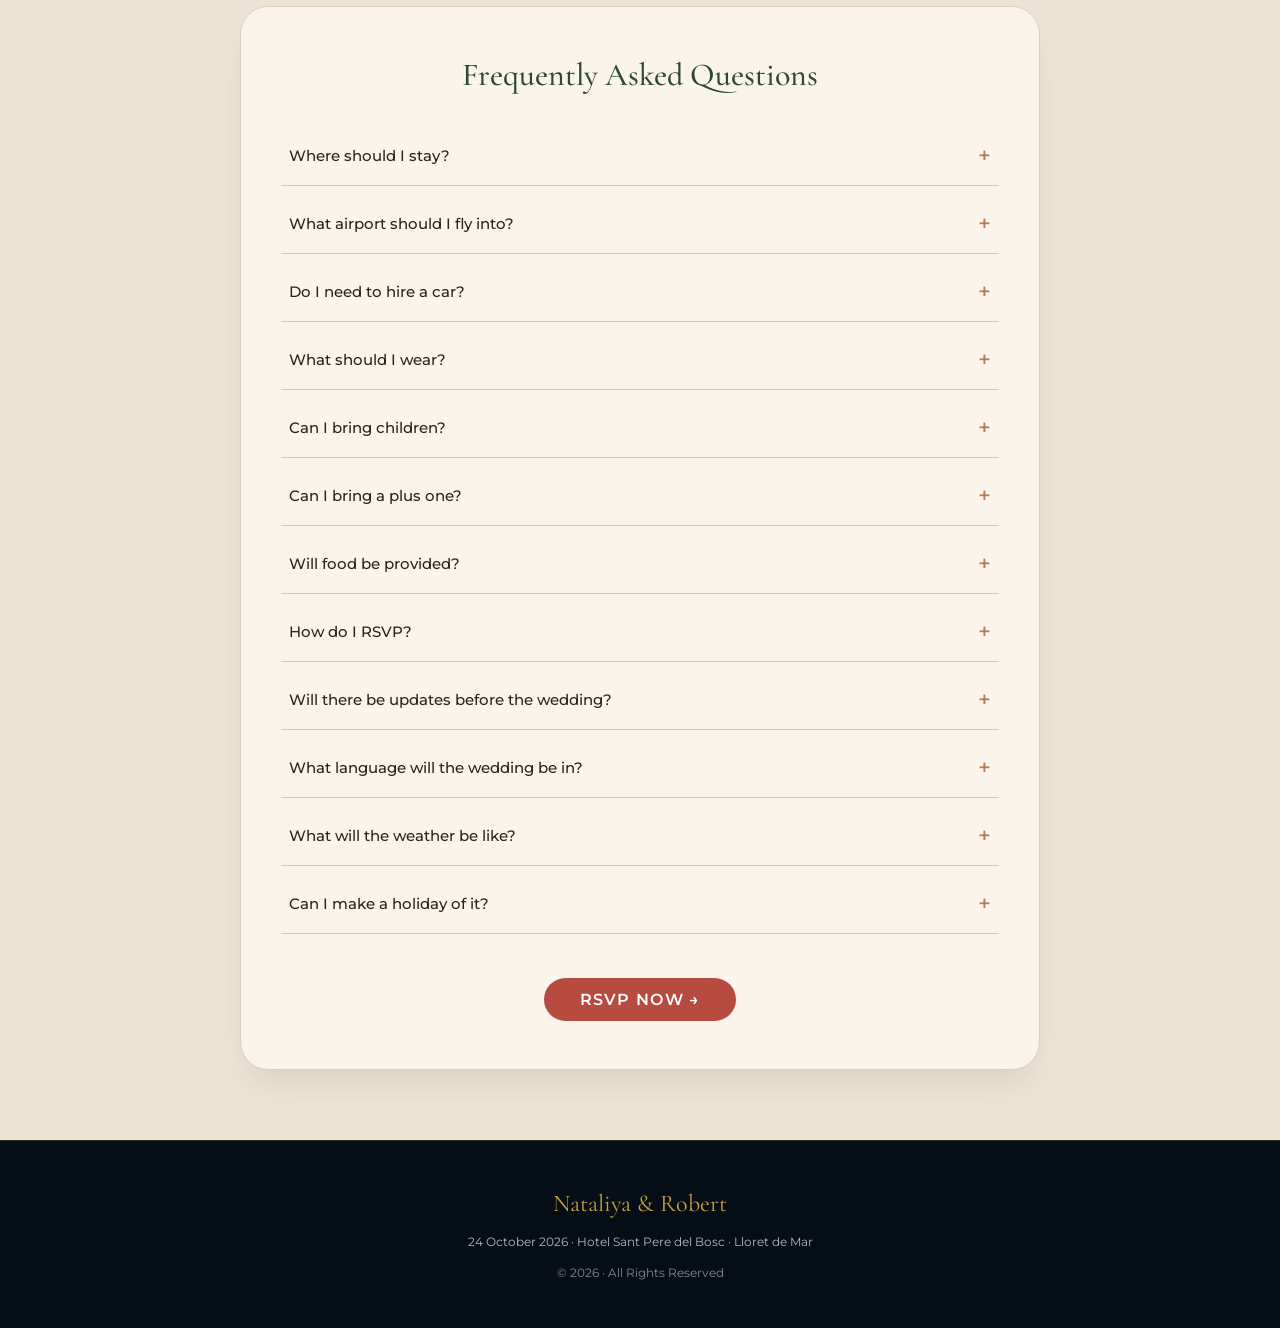
==== commit 10e28595: "update front v2" ====
--- a/index.html
+++ b/index.html
@@ -776,6 +776,8 @@
         font-family: 'Cormorant Garamond', serif;
       }
       .travel-card p, .travel-card li { color: #4a3e30; }
+      .travel-card ul { margin-left: 1.5rem; margin-bottom: 1rem; }
+      .travel-card ul li { margin-bottom: 6px; }
 
       /* FAQ Accordion - Updated with all questions */
       .faq-section {
@@ -1213,20 +1215,30 @@
   </div>
 </section>
 
-    <!-- Wedding Day Detailed -->
+<!-- Wedding Day Detailed -->
     <section id="wedding-day" class="wedding-day-schedule">
       <div class="wedding-schedule-card">
         <div class="schedule-header">
           <h3 data-en="WEDDING DAY SCHEDULE" data-es="HORARIO DEL DÍA DE BODA">WEDDING DAY SCHEDULE</h3>
           <div class="seal"></div>
         </div>
-        <div class="schedule-item"><span class="schedule-time">2:30 PM</span><span class="schedule-event" data-en="Wedding party convenes at the venue" data-es="El cortejo nupcial se reúne en el lugar">Wedding party convenes at the venue</span></div>
+        <div class="schedule-item"><span class="schedule-time">2:30 PM</span><span class="schedule-event" data-en="Wedding party convenes at the venue*" data-es="El cortejo nupcial se reúne en el lugar*">Wedding party convenes at the venue*</span></div>
         <div class="schedule-item"><span class="schedule-time">3:00 PM</span><span class="schedule-event" data-en="Guests arrive" data-es="Llegada de invitados">Guests arrive</span></div>
         <div class="schedule-item"><span class="schedule-time">4:00 PM</span><span class="schedule-event" data-en="Ceremony begins" data-es="Comienza la ceremonia">Ceremony begins</span></div>
         <div class="schedule-item"><span class="schedule-time">Afterwards</span><span class="schedule-event" data-en="Drinks, dinner, speeches, cake and live music" data-es="Bebidas, cena, discursos, tarta y música en vivo">Drinks, dinner, speeches, cake and live music</span></div>
         <div class="schedule-item"><span class="schedule-time">Until 12:00 AM</span><span class="schedule-event" data-en="Free bar" data-es="Barra libre">Free bar</span></div>
         <div class="schedule-item"><span class="schedule-time">12:00 AM – 3:00 AM</span><span class="schedule-event" data-en="Paid bar service continues" data-es="Continúa el servicio de barra de pago">Paid bar service continues</span></div>
         <div class="schedule-item"><span class="schedule-time">3:00 AM</span><span class="schedule-event" data-en="Party ends" data-es="Termina la fiesta">Party ends</span></div>
+
+        <!-- NEW NOTE FOR WEDDING PARTY -->
+        <div style="margin-top:1.5rem; padding:1.2rem 1.5rem; background:#fef3e2; border-left:4px solid var(--gold); border-radius:12px;">
+          <p style="margin:0; font-size:0.92rem; color:#5a4a38; line-height:1.7;"
+             data-en="*Wedding party: make sure to arrive with sufficient time beforehand for checking in and getting ready."
+             data-es="*Cortejo nupcial: asegúrese de llegar con suficiente tiempo de antelación para registrarse y prepararse.">
+            *Wedding party: make sure to arrive with sufficient time beforehand for checking in and getting ready.
+          </p>
+        </div>
+
         <div class="venue-info">
           <h3 style="text-align:center; margin-bottom:1rem;" data-en="Venue Information" data-es="Información del Lugar">Venue Information</h3>
           <div class="info-grid">
@@ -1247,7 +1259,6 @@
         </div>
       </div>
     </section>
-
     <!-- Wedding Strip -->
     <section class="wedding-strip">
       <div class="label" data-en="THE WEDDING" data-es="LA BODA">THE WEDDING</div>
@@ -1256,34 +1267,192 @@
       <div class="place">Hotel Sant Pere del Bosc, Lloret de Mar</div>
     </section>
 
-   <!-- Accommodation -->
+   <!-- Accommodation - Updated -->
 <section id="accommodation" class="accommodation-section">
   <h2 class="section-title" data-en="Where to Stay" data-es="Dónde Alojarse">Where to Stay</h2>
-<p 
-  style="text-align:center; max-width:700px; margin:0 auto 2rem; color:#5a4a38;" 
-  data-en="Lloret de Mar has a huge range of places to stay, too many for us to list here. Family and a few others will be with us in the venue hotel - we'll be sending more info." 
-  data-es="Lloret de Mar tiene una gran variedad de lugares para alojarse, demasiados para enumerarlos aquí. La familia y algunos otros se alojarán con nosotros en el hotel del evento - enviaremos más información.">
-  Lloret de Mar has a huge range of places to stay, too many for us to list here. Family and a few others will be with us in the venue hotel - we'll be sending more info.
-</p>
-  <div class="card-grid">
-
-    <!-- Hotel 1: Sant Pere del Bosc (Family stays here with private link) -->
+
+  <div class="card-grid" style="max-width: 950px;">
+
+    <!-- Hotel 1: Sant Pere del Bosc (Wedding party) -->
     <div class="card">
       <div class="card-content">
         <h3 class="card-title">Hotel Sant Pere del Bosc</h3>
-        <p data-en="Family you'll be here with us, we'll provide you with a private booking link." data-es="Familia, estaréis aquí con nosotros, os proporcionaremos un enlace de reserva privado.">Family you'll be here with us, we'll provide you with a private booking link.</p>
-        <p style="margin-top:1rem;"><strong>⭐ 4.8</strong> · <a href="#" style="color:var(--gold); text-decoration:none;">Private link →</a></p>
+        <p style="font-weight:600; color:var(--terracotta); margin-bottom:10px;" 
+           data-en="Wedding party: Saturday night only" 
+           data-es="Cortejo nupcial: solo la noche del sábado">
+          Wedding party: Saturday night only
+        </p>
+        <p data-en="The wedding party will stay here for the Saturday night only. We'll be in touch directly with booking details." 
+           data-es="El cortejo nupcial se alojará aquí solo la noche del sábado. Nos pondremos en contacto directamente con los detalles de la reserva.">
+          The wedding party will stay here for the Saturday night only. We'll be in touch directly with booking details.
+        </p>
+        <p style="margin-top:1rem;"><strong>⭐ 4.8</strong></p>
       </div>
     </div>
+
+    <!-- Hotel 2: Hotel Horitzó (Recommended for other guests) -->
+    <div class="card">
+      <div class="card-content">
+        <h3 class="card-title">Hotel Horitzó</h3>
+        <p style="font-weight:600; color:var(--terracotta); margin-bottom:10px;" 
+           data-en="Recommended for other guests and all other dates" 
+           data-es="Recomendado para otros invitados y todas las demás fechas">
+          Recommended for other guests and all other dates
+        </p>
+        <p data-en="Self-catering hotel in Blanes. A discount code is available — get in touch with us for the code." 
+           data-es="Hotel de apartamentos en Blanes. Hay un código de descuento disponible — contacta con nosotros para el código.">
+          Self-catering hotel in Blanes. A discount code is available — get in touch with us for the code.
+        </p>
+        <p style="margin-top:1rem;"><strong>⭐ 4.4</strong> · <a href="https://www.pierreetvacances.com/gb-en/fp_EBH_self-catering-hotel-hotel-horitzo" target="_blank" rel="noopener noreferrer" style="color:var(--gold); text-decoration:none;">Book →</a></p>
+      </div>
+    </div>
+
+    <!-- Hotel 3: Casa Indiana (Boutique option) -->
+    <div class="card">
+      <div class="card-content">
+        <h3 class="card-title">Casa Indiana</h3>
+        <p style="font-weight:600; color:var(--terracotta); margin-bottom:10px;" 
+           data-en="A more upmarket boutique option" 
+           data-es="Una opción boutique más exclusiva">
+          A more upmarket boutique option
+        </p>
+        <p data-en="Boutique hotel in Blanes for those looking for something a little more special." 
+           data-es="Hotel boutique en Blanes para quienes buscan algo un poco más especial.">
+          Boutique hotel in Blanes for those looking for something a little more special.
+        </p>
+        <p style="margin-top:1rem;"><a href="https://www.casaindianahb.com/" target="_blank" rel="noopener noreferrer" style="color:var(--gold); text-decoration:none;">Book →</a></p>
+      </div>
+    </div>
+
   </div>
+
+  <p style="text-align:center; max-width:700px; margin:2rem auto 0; color:#5a4a38; font-size:0.92rem;" 
+     data-en="There are also many other hotels and Airbnbs in the town, but try to be close to the old town and not in the 'tourist ghetto' to the South." 
+     data-es="También hay muchos otros hoteles y Airbnbs en la ciudad, pero intenta estar cerca del casco antiguo y no en el 'gueto turístico' del sur.">
+    There are also many other hotels and Airbnbs in the town, but try to be close to the old town and not in the 'tourist ghetto' to the South.
+  </p>
 </section>
-
-    <!-- Travel -->
+    <!-- Travel - Updated with full Getting to Blanes info -->
     <section id="travel" class="travel-section">
-      <h2 class="section-title" data-en="Getting to Lloret de Mar" data-es="Cómo Llegar a Lloret de Mar">Getting to Lloret de Mar</h2>
-      <div class="travel-card"><h3>✈️ <span data-en="By Air" data-es="En Avión">By Air</span></h3><p><strong data-en="Nearest Airport:" data-es="Aeropuerto más cercano:">Nearest Airport:</strong> Girona (GRO) - 30km / 30 min</p><p><strong data-en="Alternative:" data-es="Alternativa:">Alternative:</strong> Barcelona-El Prat (BCN) - 75km / 1 hour</p></div>
-      <div class="travel-card"><h3>🚗 <span data-en="Do I need a car?" data-es="¿Necesito un coche?">Do I need a car?</span></h3><p data-en="Not necessarily. Lloret is easy to get around on foot and taxis are readily available." data-es="No necesariamente. Lloret es fácil de recorrer a pie y hay taxis disponibles.">Not necessarily. Lloret is easy to get around on foot and taxis are readily available.</p></div>
-      <div class="travel-card"><h3>🚌 <span data-en="Public Transport" data-es="Transporte Público">Public Transport</span></h3><p data-en="From both airports you can arrive in Lloret by public transport (bus services available)." data-es="Desde ambos aeropuertos se puede llegar a Lloret en transporte público (servicios de autobús disponibles).">From both airports you can arrive in Lloret by public transport (bus services available).</p></div>
+      <h2 class="section-title" data-en="Getting to Blanes" data-es="Cómo Llegar a Blanes">Getting to Blanes</h2>
+      
+      <div class="travel-card">
+        <h3>✈️ <span data-en="By Air" data-es="En Avión">By Air</span></h3>
+        <p><strong data-en="Nearest Airport:" data-es="Aeropuerto más cercano:">Nearest Airport:</strong> Girona (GRO) - 30km / 30 min</p>
+        <p><strong data-en="Alternative:" data-es="Alternativa:">Alternative:</strong> Barcelona-El Prat (BCN) - 75km / 1 hour</p>
+      </div>
+
+      <div class="travel-card">
+        <h3>🚆 <span data-en="By Train from Barcelona" data-es="En Tren desde Barcelona">By Train from Barcelona</span></h3>
+        <p data-en="Blanes is served by the R1 Rodalies coastal railway line. Useful central Barcelona stations include:" data-es="Blanes cuenta con la línea de tren costera R1 de Rodalies. Las estaciones útiles del centro de Barcelona incluyen:">Blanes is served by the R1 Rodalies coastal railway line. Useful central Barcelona stations include:</p>
+        <ul>
+          <li>Barcelona Sants</li>
+          <li>Plaça Catalunya</li>
+          <li>Arc de Triomf</li>
+          <li>El Clot-Aragó</li>
+        </ul>
+        <p data-en="Direct R1 services to Blanes run approximately every 30 minutes on weekdays, with additional R1 services continuing towards Maçanet-Massanes roughly hourly. The journey follows the coast for much of the way." data-es="Los servicios directos R1 a Blanes salen aproximadamente cada 30 minutos en días laborables, con servicios R1 adicionales que continúan hacia Maçanet-Massanes aproximadamente cada hora. El viaje sigue la costa en gran parte del recorrido.">Direct R1 services to Blanes run approximately every 30 minutes on weekdays, with additional R1 services continuing towards Maçanet-Massanes roughly hourly. The journey follows the coast for much of the way.</p>
+        <p data-en="Blanes railway station is not in the town centre. Local buses connect the station with central Blanes, but frequencies vary, particularly later in the day. If a bus is not imminent, a taxi is usually the easier option." data-es="La estación de tren de Blanes no está en el centro de la ciudad. Los autobuses locales conectan la estación con el centro de Blanes, pero las frecuencias varían, especialmente más tarde. Si no hay un autobús inminente, un taxi suele ser la opción más fácil.">Blanes railway station is not in the town centre. Local buses connect the station with central Blanes, but frequencies vary, particularly later in the day. If a bus is not imminent, a taxi is usually the easier option.</p>
+      </div>
+
+      <div class="travel-card">
+        <h3>🚌 <span data-en="From Barcelona Airport" data-es="Desde el Aeropuerto de Barcelona">From Barcelona Airport</span></h3>
+        <p data-en="The Sagalés 603 airport coach connects Barcelona El Prat Airport with Blanes, serving both Terminal 1 and Terminal 2 and terminating at Blanes bus station. This is generally simpler than taking an airport train into Barcelona and then changing onto the R1 if your destination is directly Blanes." data-es="El autobús aeropuerto Sagalés 603 conecta el Aeropuerto de Barcelona El Prat con Blanes, sirviendo tanto la Terminal 1 como la Terminal 2 y terminando en la estación de autobuses de Blanes. Esto es generalmente más sencillo que tomar un tren desde el aeropuerto a Barcelona y luego cambiar al R1 si su destino es directamente Blanes.">The Sagalés 603 airport coach connects Barcelona El Prat Airport with Blanes, serving both Terminal 1 and Terminal 2 and terminating at Blanes bus station. This is generally simpler than taking an airport train into Barcelona and then changing onto the R1 if your destination is directly Blanes.</p>
+        <p data-en="Services are seasonal and subject to timetable changes, so check the current timetable shortly before travelling." data-es="Los servicios son estacionales y están sujetos a cambios de horario, así que consulte el horario actual poco antes de viajar.">Services are seasonal and subject to timetable changes, so check the current timetable shortly before travelling.</p>
+      </div>
+
+      <div class="travel-card">
+        <h3>🚌 <span data-en="From Girona Airport" data-es="Desde el Aeropuerto de Girona">From Girona Airport</span></h3>
+        <p data-en="Sagalés 605 is the Blanes–Girona Airport route among its airport services. Other Girona Airport services connect through Girona and Lloret. Again, check the live timetable shortly before travelling, as Costa Brava airport services vary considerably by season." data-es="Sagalés 605 es la ruta Blanes–Aeropuerto de Girona entre sus servicios de aeropuerto. Otros servicios del Aeropuerto de Girona conectan a través de Girona y Lloret. De nuevo, consulte el horario en vivo poco antes de viajar, ya que los servicios de aeropuerto de la Costa Brava varían considerablemente según la temporada.">Sagalés 605 is the Blanes–Girona Airport route among its airport services. Other Girona Airport services connect through Girona and Lloret. Again, check the live timetable shortly before travelling, as Costa Brava airport services vary considerably by season.</p>
+      </div>
+
+      <div class="travel-card">
+        <h3>🚕 <span data-en="Getting Around Blanes" data-es="Moverse por Blanes">Getting Around Blanes</span></h3>
+        <p data-en="If you stay around the old town, port or Hotel Horitzó area, most of Blanes is easily walkable. The main exception is the railway station, which lies inland from the centre." data-es="Si te alojas cerca del casco antiguo, el puerto o la zona del Hotel Horitzó, la mayor parte de Blanes es fácilmente accesible a pie. La principal excepción es la estación de tren, que se encuentra tierra adentro desde el centro.">If you stay around the old town, port or Hotel Horitzó area, most of Blanes is easily walkable. The main exception is the railway station, which lies inland from the centre.</p>
+        <p><strong data-en="Official Blanes taxi numbers:" data-es="Números oficiales de taxi de Blanes:">Official Blanes taxi numbers:</strong></p>
+        <ul>
+          <li>Taxis de Blanes: +34 972 355 050</li>
+          <li>Nou Taxi Blanes: +34 972 352 727</li>
+          <li>Taxi Blanes: +34 972 334 455</li>
+        </ul>
+        <p data-en="There are taxi ranks at Plaça Catalunya and Blanes railway station. For wedding-day journeys, we strongly recommend booking your taxi in advance rather than calling one at 2:45pm on Saturday." data-es="Hay paradas de taxi en la Plaça Catalunya y en la estación de tren de Blanes. Para los viajes del día de la boda, recomendamos encarecidamente reservar el taxi con antelación en lugar de llamar a uno a las 14:45 del sábado.">There are taxi ranks at Plaça Catalunya and Blanes railway station. For wedding-day journeys, we strongly recommend booking your taxi in advance rather than calling one at 2:45pm on Saturday.</p>
+      </div>
+
+      <div class="travel-card">
+        <h3>🚗 <span data-en="Driving and Parking" data-es="Conducir y Aparcar">Driving and Parking</span></h3>
+        <p data-en="A car is useful if you want to explore the wider Costa Brava, but it is not essential if you are staying centrally in Blanes. Parking in and around the old town can be limited, particularly around the beachfront." data-es="Un coche es útil si quieres explorar la Costa Brava en general, pero no es esencial si te alojas en el centro de Blanes. El aparcamiento en el casco antiguo y sus alrededores puede ser limitado, especialmente cerca del paseo marítimo.">A car is useful if you want to explore the wider Costa Brava, but it is not essential if you are staying centrally in Blanes. Parking in and around the old town can be limited, particularly around the beachfront.</p>
+        <p><strong data-en="Hotel Horitzó:" data-es="Hotel Horitzó:">Hotel Horitzó:</strong> <span data-en="Hotel Horitzó has a limited indoor car park in a separate nearby building. In October the hotel currently charges €10 per day. Spaces cannot simply be assumed to be available, so contact the hotel if parking is important to you." data-es="El Hotel Horitzó tiene un aparcamiento interior limitado en un edificio cercano separado. En octubre el hotel cobra actualmente 10 € por día. No se puede asumir que haya plazas disponibles, así que contacte con el hotel si el aparcamiento es importante para usted.">Hotel Horitzó has a limited indoor car park in a separate nearby building. In October the hotel currently charges €10 per day. Spaces cannot simply be assumed to be available, so contact the hotel if parking is important to you.</span></p>
+        <p><strong data-en="Central Blanes:" data-es="Centro de Blanes:">Central Blanes:</strong> <span data-en="There is a large Saba underground car park on Passeig de Mar / Plaça Catalunya, convenient for the old town and beachfront. There is also parking around the port and Club Vela." data-es="Hay un gran aparcamiento subterráneo Saba en Passeig de Mar / Plaça Catalunya, conveniente para el casco antiguo y el paseo marítimo. También hay aparcamiento alrededor del puerto y Club Vela.">There is a large Saba underground car park on Passeig de Mar / Plaça Catalunya, convenient for the old town and beachfront. There is also parking around the port and Club Vela.</span></p>
+      </div>
+
+      <div class="travel-card">
+        <h3>🏨 <span data-en="Getting to the Wedding Venue" data-es="Cómo Llegar al Lugar de la Boda">Getting to the Wedding Venue</span></h3>
+        <p data-en="Sant Pere del Bosc is only a short distance from Blanes geographically, but it is not a normal town-centre taxi journey because the hotel sits inland in the hills and the last part of the approach is rural track. Allow extra journey time." data-es="Sant Pere del Bosc está a solo una corta distancia de Blanes geográficamente, pero no es un viaje normal de taxi desde el centro de la ciudad porque el hotel se encuentra tierra adentro en las colinas y la última parte del acceso es camino rural. Permita tiempo extra de viaje.">Sant Pere del Bosc is only a short distance from Blanes geographically, but it is not a normal town-centre taxi journey because the hotel sits inland in the hills and the last part of the approach is rural track. Allow extra journey time.</p>
+        <p><strong data-en="WEDDING-DAY TRANSPORT:" data-es="TRANSPORTE DEL DÍA DE LA BODA:">WEDDING-DAY TRANSPORT:</strong> <span data-en="Sant Pere del Bosc is outside central Blanes and cannot sensibly be reached on foot. Please pre-book transport for both your journey to the venue and your return after the party. Aim to reach the hotel by 3pm at the latest unless you are part of the wedding party (who are arriving earlier to check in and prepare)." data-es="Sant Pere del Bosc está fuera del centro de Blanes y no se puede llegar sensatamente a pie. Por favor, reserve transporte con antelación tanto para su viaje al lugar como para su regreso después de la fiesta. Intente llegar al hotel a las 15h como muy tarde, a menos que forme parte del cortejo nupcial (que llega antes para registrarse y prepararse).">Sant Pere del Bosc is outside central Blanes and cannot sensibly be reached on foot. Please pre-book transport for both your journey to the venue and your return after the party. Aim to reach the hotel by 3pm at the latest unless you are part of the wedding party (who are arriving earlier to check in and prepare).</span></p>
+        <p><strong data-en="Taxi numbers:" data-es="Números de taxi:">Taxi numbers:</strong> +34 972 355 050 · +34 972 352 727 · +34 972 334 455</p>
+      </div>
+    </section>
+
+    <!-- Suggested Activities Section (NEW) -->
+    <section id="activities" class="travel-section" style="background: #d8c9b6;">
+      <h2 class="section-title" data-en="Suggested Activities" data-es="Actividades Sugeridas">Suggested Activities</h2>
+      <p style="text-align:center; max-width:700px; margin:0 auto 2rem; color:#5a4a38;" 
+         data-en="Here are some ideas for things to do during your stay on the Costa Brava." 
+         data-es="Aquí hay algunas ideas de cosas que hacer durante su estancia en la Costa Brava.">
+        Here are some ideas for things to do during your stay on the Costa Brava.
+      </p>
+      <div class="travel-card">
+        <h3>🐎 <span data-en="Horse Riding" data-es="Equitación">Horse Riding</span></h3>
+        <p><strong>AK-Vall Horse Center, Santa Susanna.</strong></p>
+        <p data-en="They offer guided riding routes through the countryside around the Montnegre area as well as riding for different experience levels. Their centre is at Camí de la Riera, Santa Susanna. (Akvall)" data-es="Ofrecen rutas guiadas a caballo por el campo alrededor de la zona del Montnegre, así como equitación para diferentes niveles de experiencia. Su centro está en Camí de la Riera, Santa Susanna. (Akvall)">They offer guided riding routes through the countryside around the Montnegre area as well as riding for different experience levels. Their centre is at Camí de la Riera, Santa Susanna. (Akvall)</p>
+      </div>
+      <div class="travel-card">
+        <h3>🏎️ <span data-en="Karting Blanes" data-es="Karting Blanes">Karting Blanes</span></h3>
+        <p data-en="A good option for a group afternoon." data-es="Una buena opción para una tarde en grupo.">A good option for a group afternoon.</p>
+      </div>
+      <div class="travel-card">
+        <h3>🌿 <span data-en="Marimurtra Botanical Garden" data-es="Jardín Botánico Marimurtra">Marimurtra Botanical Garden</span></h3>
+        <p data-en="One of the best things to do in Blanes." data-es="Una de las mejores cosas que hacer en Blanes.">One of the best things to do in Blanes.</p>
+      </div>
+      <div class="travel-card">
+        <h3>🏰 <span data-en="Sant Joan Castle" data-es="Castillo de Sant Joan">Sant Joan Castle</span></h3>
+        <p data-en="The castle sits above Blanes and gives one of the best panoramic views over the town, port and coastline." data-es="El castillo se encuentra sobre Blanes y ofrece una de las mejores vistas panorámicas de la ciudad, el puerto y la costa.">The castle sits above Blanes and gives one of the best panoramic views over the town, port and coastline.</p>
+      </div>
+      <div class="travel-card">
+        <h3>🪨 <span data-en="Sa Palomera — 'Blanes Rock'" data-es="Sa Palomera — 'La Roca de Blanes'">Sa Palomera — "Blanes Rock"</span></h3>
+        <p data-en="The rocky promontory beside the centre of Blanes traditionally marks the start of the Costa Brava." data-es="El promontorio rocoso junto al centro de Blanes marca tradicionalmente el inicio de la Costa Brava.">The rocky promontory beside the centre of Blanes traditionally marks the start of the Costa Brava.</p>
+      </div>
+      <div class="travel-card">
+        <h3>🏖️ <span data-en="Beaches and Coves" data-es="Playas y Calas">Beaches and Coves</span></h3>
+        <p data-en="Blanes has a long main beachfront as well as smaller coves to the north, including Cala Sant Francesc/Cala Bona and Cala Treumal." data-es="Blanes tiene un largo paseo marítimo principal, así como calas más pequeñas al norte, incluyendo Cala Sant Francesc/Cala Bona y Cala Treumal.">Blanes has a long main beachfront as well as smaller coves to the north, including Cala Sant Francesc/Cala Bona and Cala Treumal.</p>
+        <p data-en="Late October is not guaranteed beach weather, but on a warm sunny day it can still be perfectly pleasant." data-es="A finales de octubre no está garantizado el clima de playa, pero en un día cálido y soleado todavía puede ser perfectamente agradable.">Late October is not guaranteed beach weather, but on a warm sunny day it can still be perfectly pleasant.</p>
+      </div>
+      <div class="travel-card">
+        <h3>🏛️ <span data-en="Girona" data-es="Girona">Girona</span></h3>
+        <p data-en="Girona is well worth a full day for its medieval old town, city walls, Jewish Quarter, cathedral, restaurants and bars." data-es="Girona merece un día completo por su casco antiguo medieval, murallas, barrio judío, catedral, restaurantes y bares.">Girona is well worth a full day for its medieval old town, city walls, Jewish Quarter, cathedral, restaurants and bars.</p>
+      </div>
+      <div class="travel-card">
+        <h3>🌊 <span data-en="Explore the Costa Brava" data-es="Explora la Costa Brava">Explore the Costa Brava</span></h3>
+        <p data-en="Tossa de Mar is the obvious first excursion, but there are plenty of smaller coves, coastal walks and villages further north if people have cars." data-es="Tossa de Mar es la primera excursión obvia, pero hay muchas calas más pequeñas, paseos costeros y pueblos más al norte si la gente tiene coche.">Tossa de Mar is the obvious first excursion, but there are plenty of smaller coves, coastal walks and villages further north if people have cars.</p>
+      </div>
+    </section>
+
+    <!-- Weather Section (NEW) -->
+    <section id="weather" class="travel-section" style="background: #e2d5c4;">
+      <h2 class="section-title" data-en="Weather" data-es="Clima">Weather</h2>
+      <div class="travel-card">
+        <p data-en="Late October on the Costa Brava is generally mild, but it is definitely autumn rather than summer." data-es="A finales de octubre en la Costa Brava generalmente es suave, pero definitivamente es otoño en lugar de verano.">Late October on the Costa Brava is generally mild, but it is definitely autumn rather than summer.</p>
+        <p data-en="Blanes averages around 21°C during the day and 16°C overnight in October, with sea temperatures averaging around 21°C. There is the possibility of rain, although we are hoping not!" data-es="Blanes promedia alrededor de 21°C durante el día y 16°C durante la noche en octubre, con temperaturas del mar promediando alrededor de 21°C. ¡Existe la posibilidad de lluvia, aunque esperamos que no!" style="margin-top:1rem;">Blanes averages around 21°C during the day and 16°C overnight in October, with sea temperatures averaging around 21°C. There is the possibility of rain, although we are hoping not!</p>
+        <p data-en="For the wedding weekend, bring normal Mediterranean autumn clothes but also bring:" data-es="Para el fin de semana de la boda, traiga ropa normal de otoño mediterráneo pero también traiga:" style="margin-top:1rem;">For the wedding weekend, bring normal Mediterranean autumn clothes but also bring:</p>
+        <ul>
+          <li data-en="a jacket or warm layer for evenings;" data-es="una chaqueta o capa abrigada para las noches;">a jacket or warm layer for evenings;</li>
+          <li data-en="something rainproof;" data-es="algo a prueba de lluvia;">something rainproof;</li>
+          <li data-en="sensible shoes if walking around the older towns or coast;" data-es="zapatos cómodos si camina por los pueblos antiguos o la costa;">sensible shoes if walking around the older towns or coast;</li>
+          <li data-en="swimwear" data-es="traje de baño">swimwear</li>
+        </ul>
+        <p data-en="Sant Pere del Bosc is away from the beachfront and more exposed, so it may feel noticeably cooler after sunset." data-es="Sant Pere del Bosc está lejos del paseo marítimo y más expuesto, por lo que puede sentirse notablemente más fresco después del atardecer." style="margin-top:1rem;">Sant Pere del Bosc is away from the beachfront and more exposed, so it may feel noticeably cooler after sunset.</p>
+        <p data-en="Clocks go back overnight on Saturday 24 / Sunday 25 October 2026, so Sunday morning officially comes with an extra hour in bed!" data-es="Los relojes se atrasan durante la noche del sábado 24 al domingo 25 de octubre de 2026, ¡así que la mañana del domingo viene oficialmente con una hora extra en la cama!" style="margin-top:1rem; font-weight:600; color:var(--terracotta);">Clocks go back overnight on Saturday 24 / Sunday 25 October 2026, so Sunday morning officially comes with an extra hour in bed!</p>
+      </div>
     </section>
 
     <!-- FAQ - Updated with all questions -->
@@ -1348,7 +1517,7 @@
       const overlay = document.getElementById('overlay');
       const closeBtn = document.getElementById('closeMenuBtn');
       const backBtn = document.getElementById('backToTop');
-      const sections = ['hero', 'story', 'schedule', 'wedding-day', 'accommodation', 'travel', 'faq'];
+      const sections = ['hero', 'story', 'schedule', 'wedding-day', 'accommodation', 'travel', 'activities', 'weather', 'faq'];
       const navDots = document.querySelectorAll('.nav-dot');
       const navLinks = document.querySelectorAll('.nav a');
 
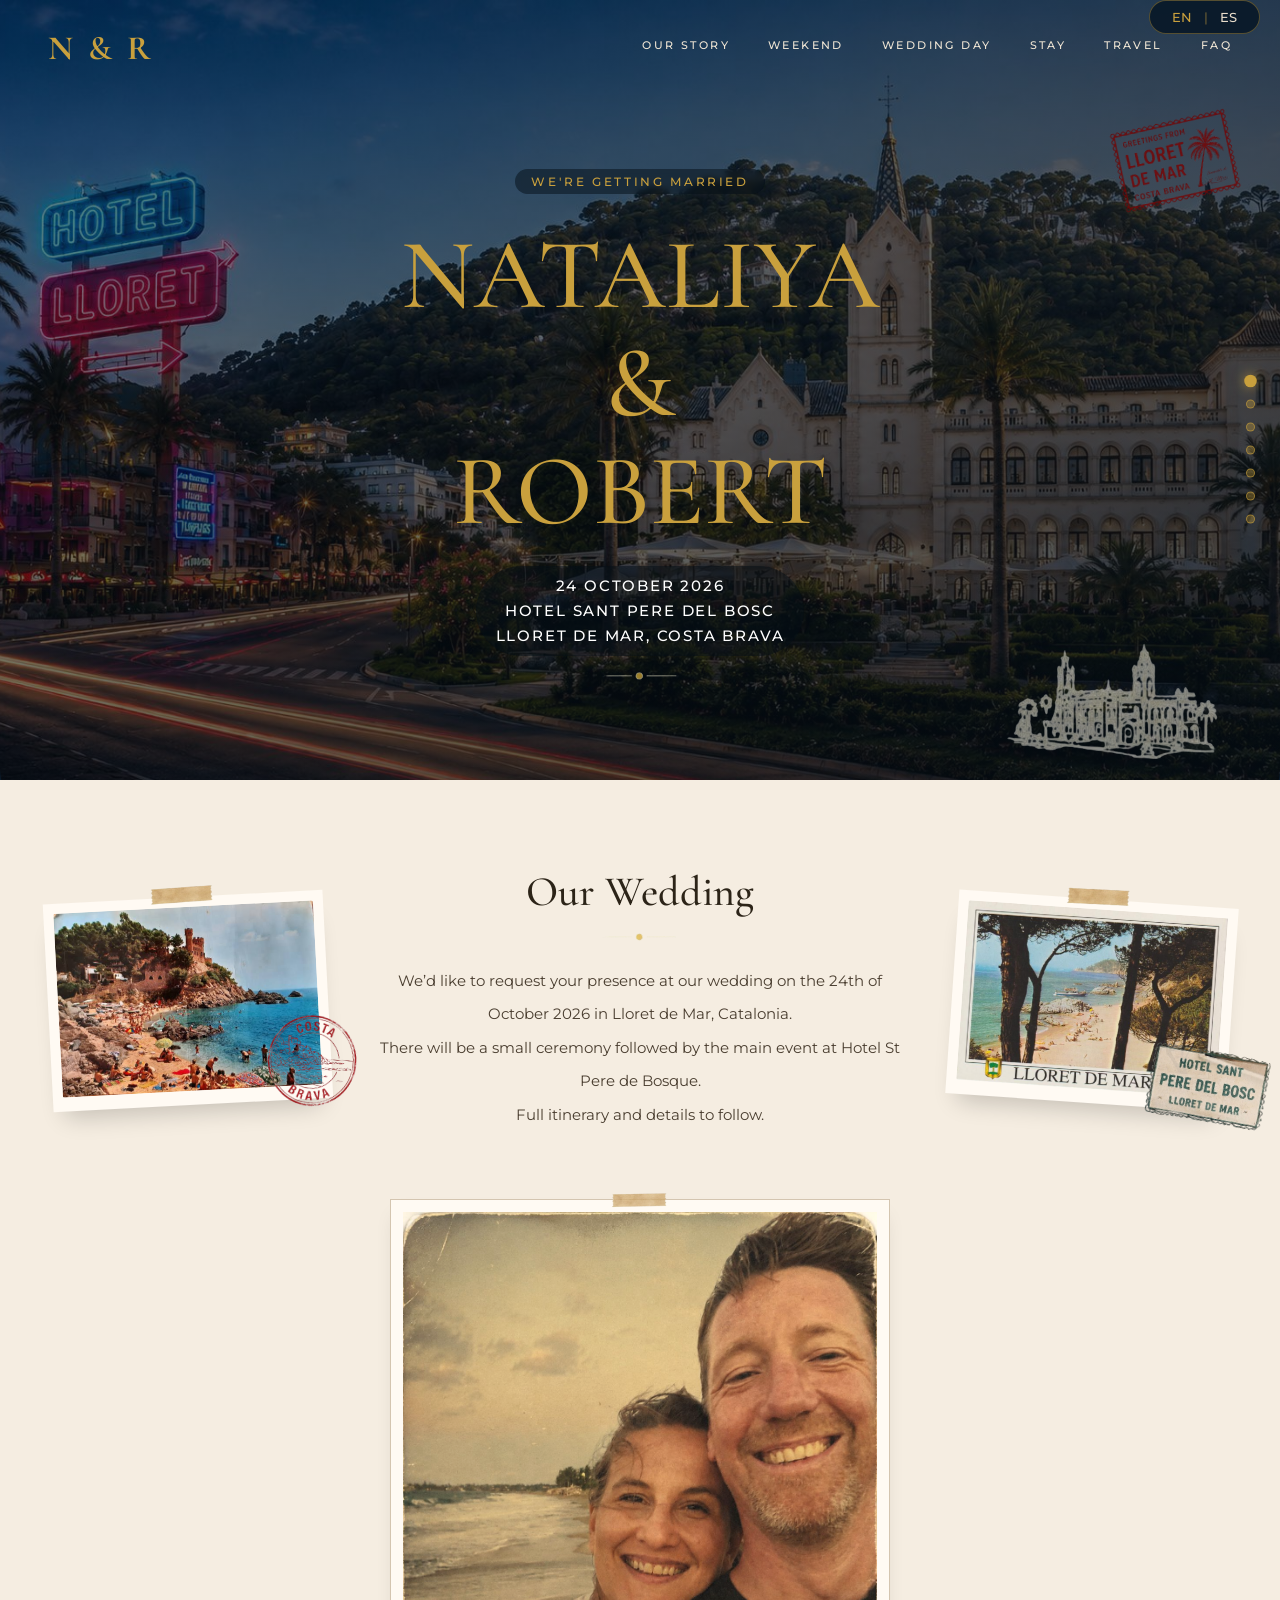
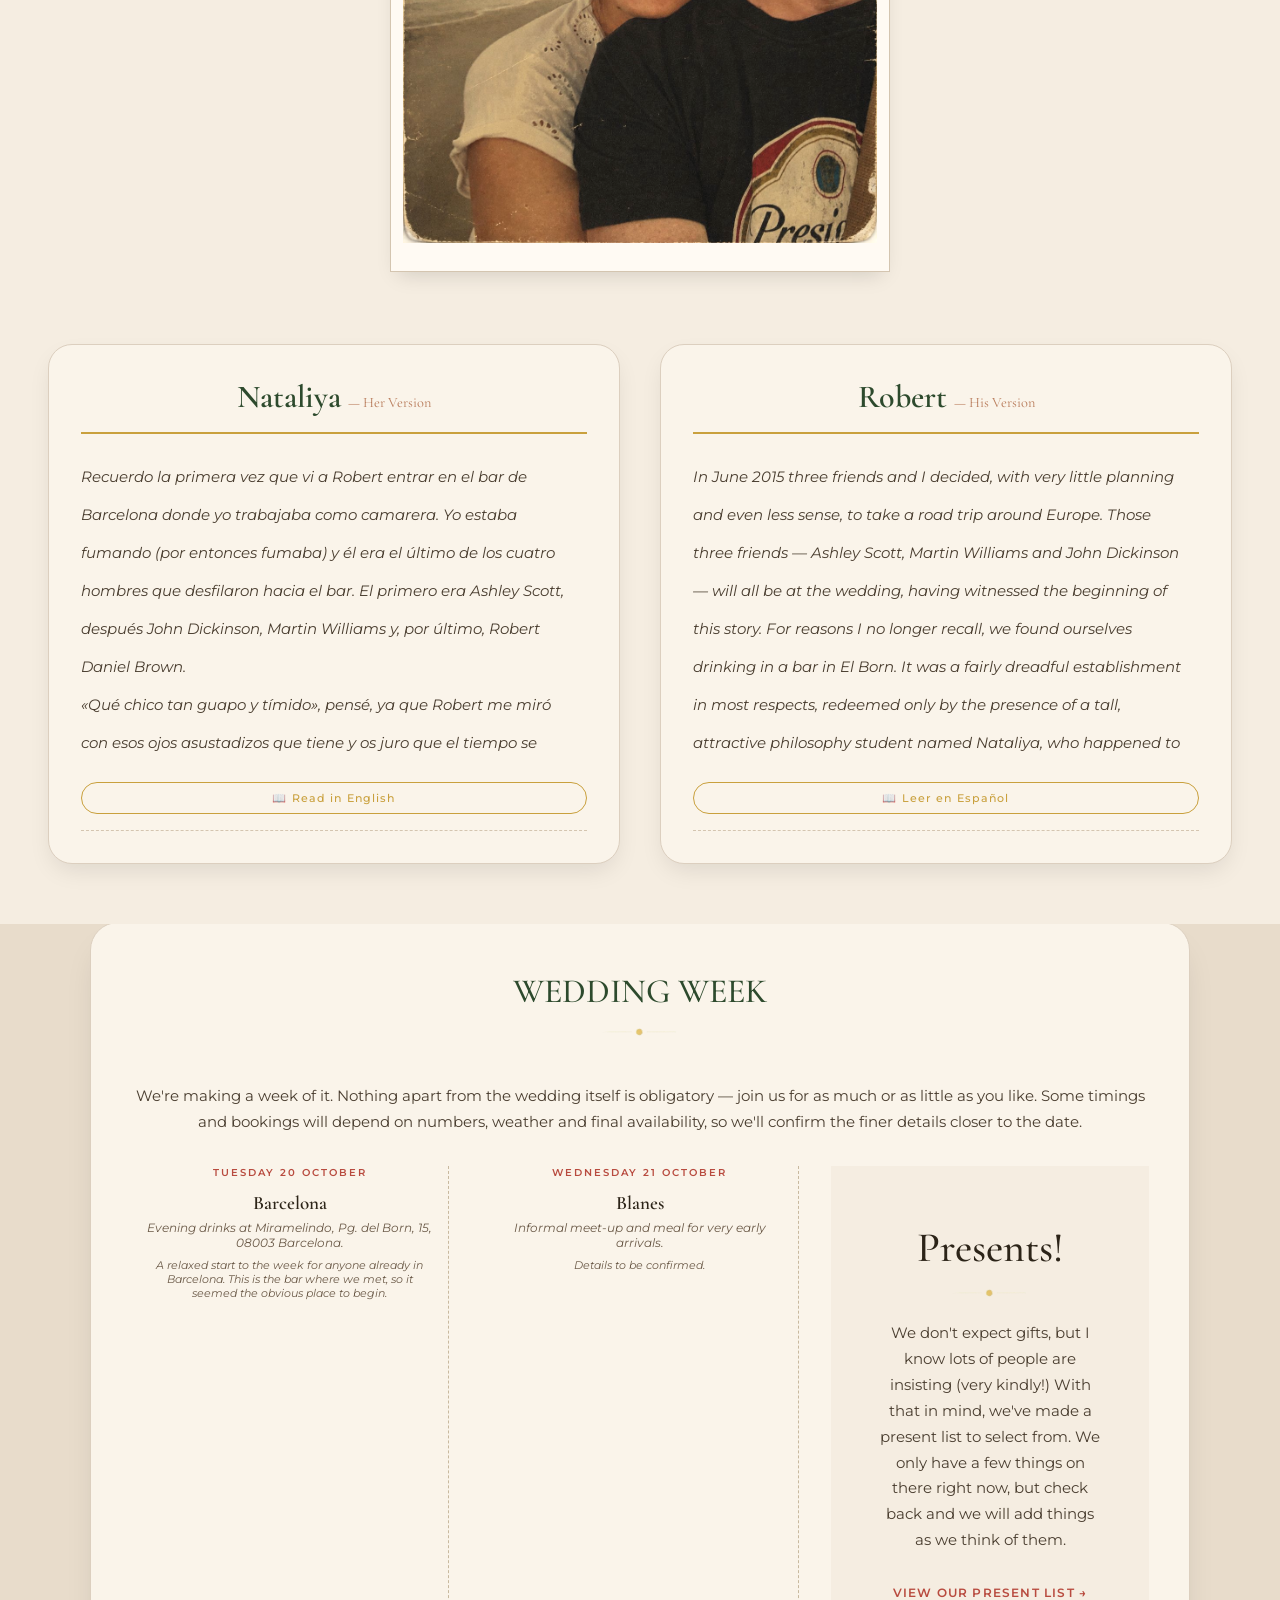
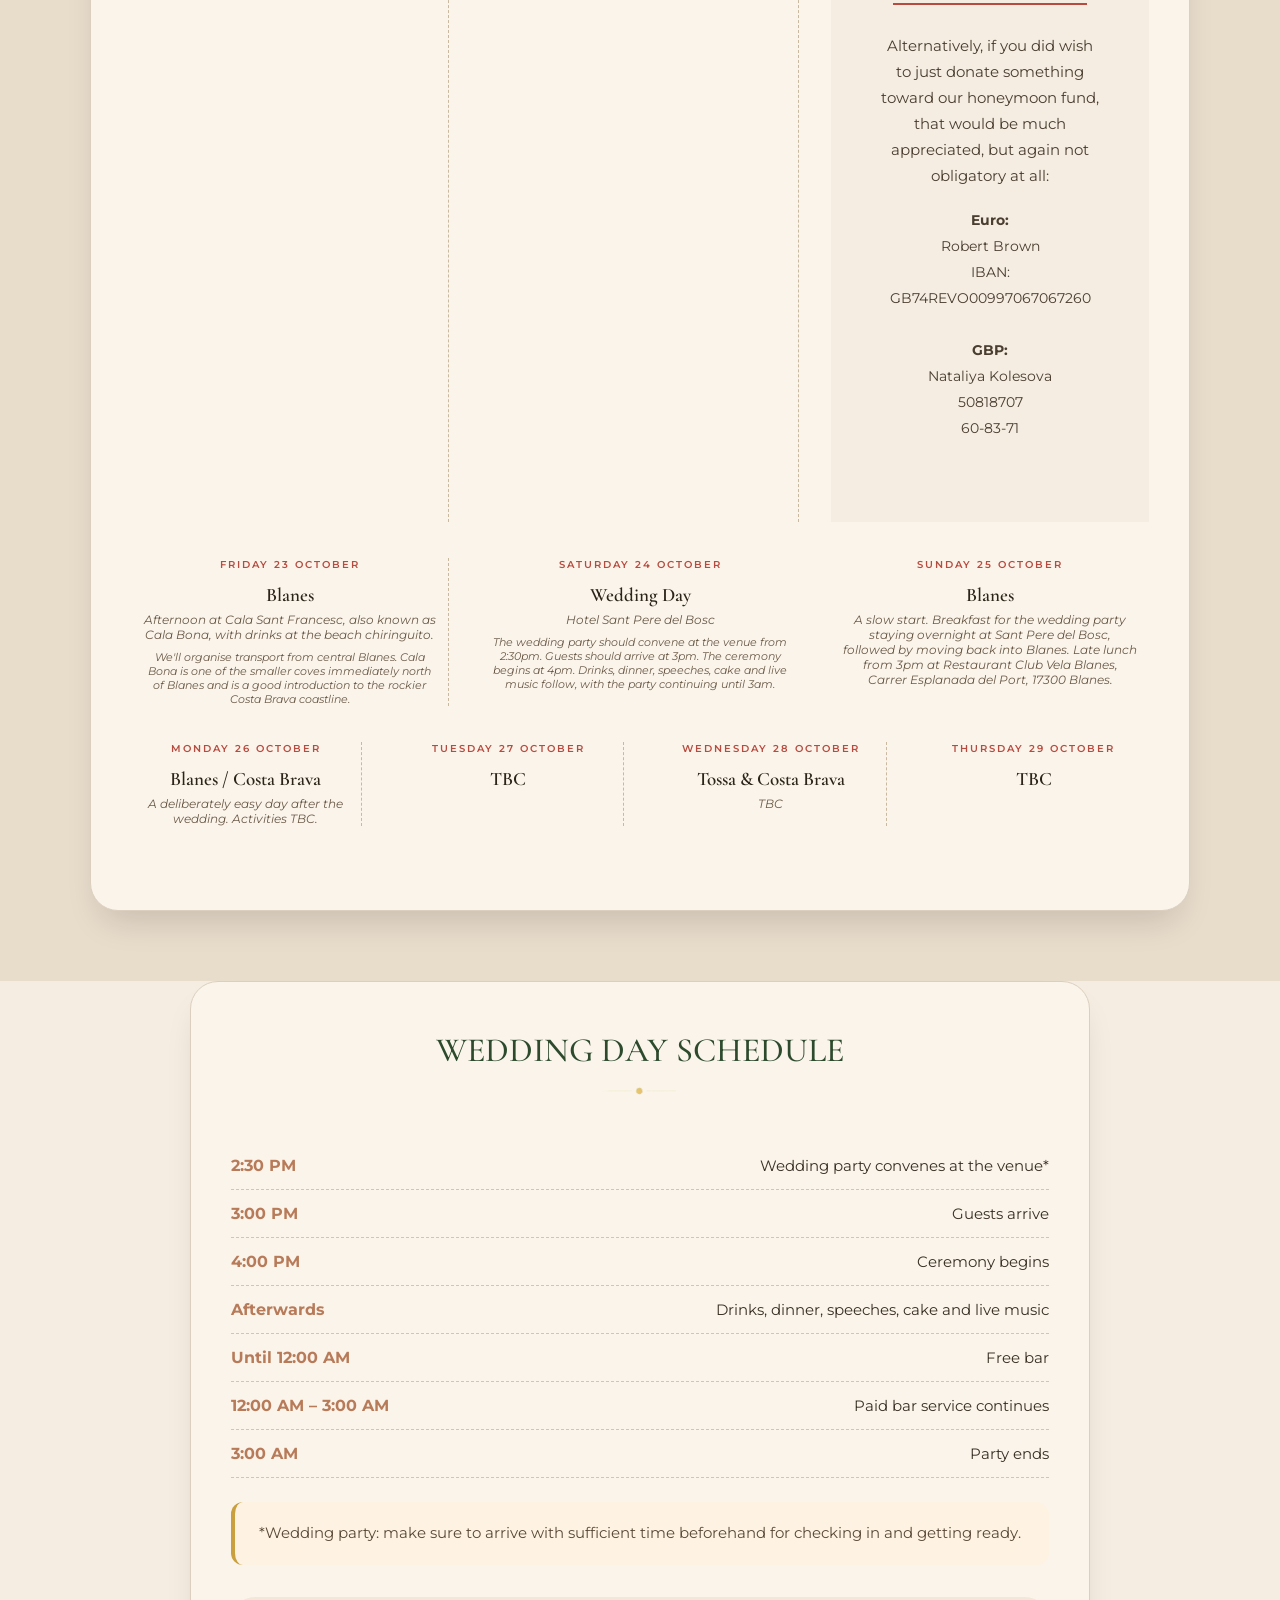
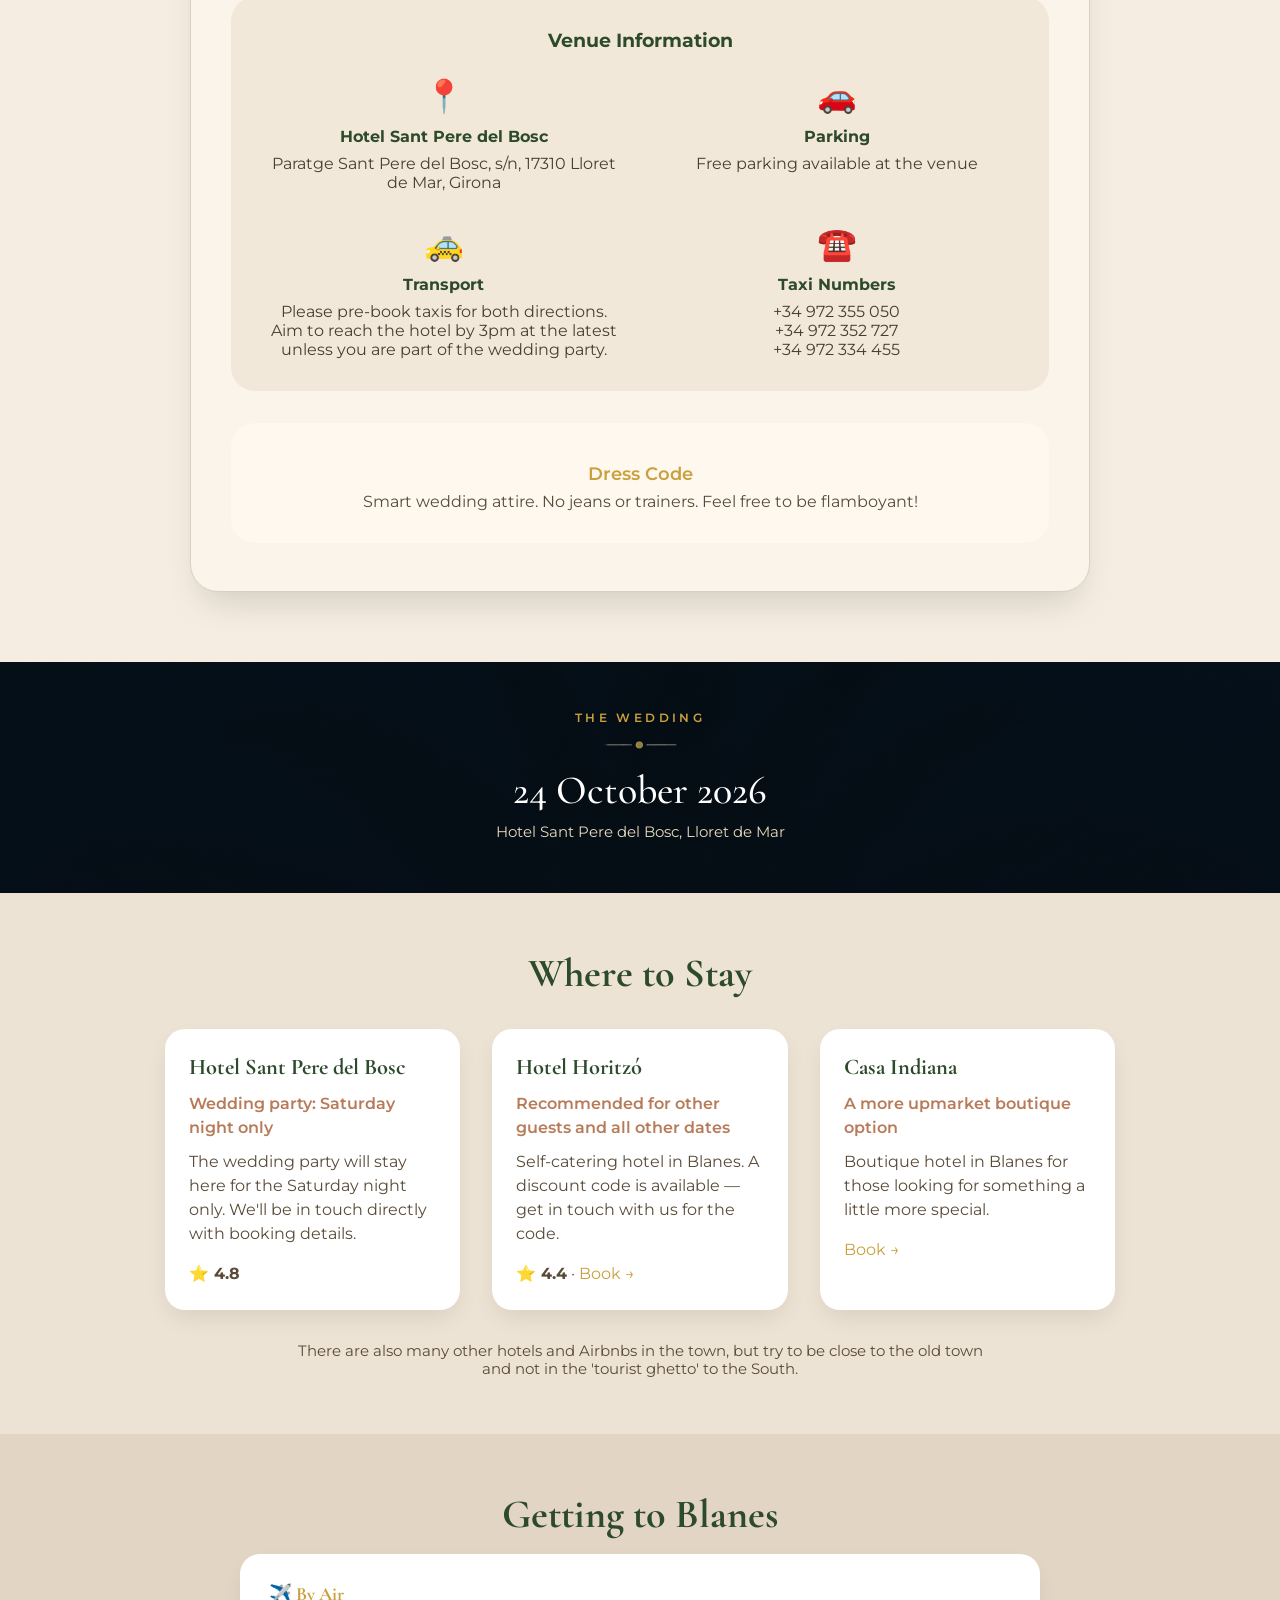
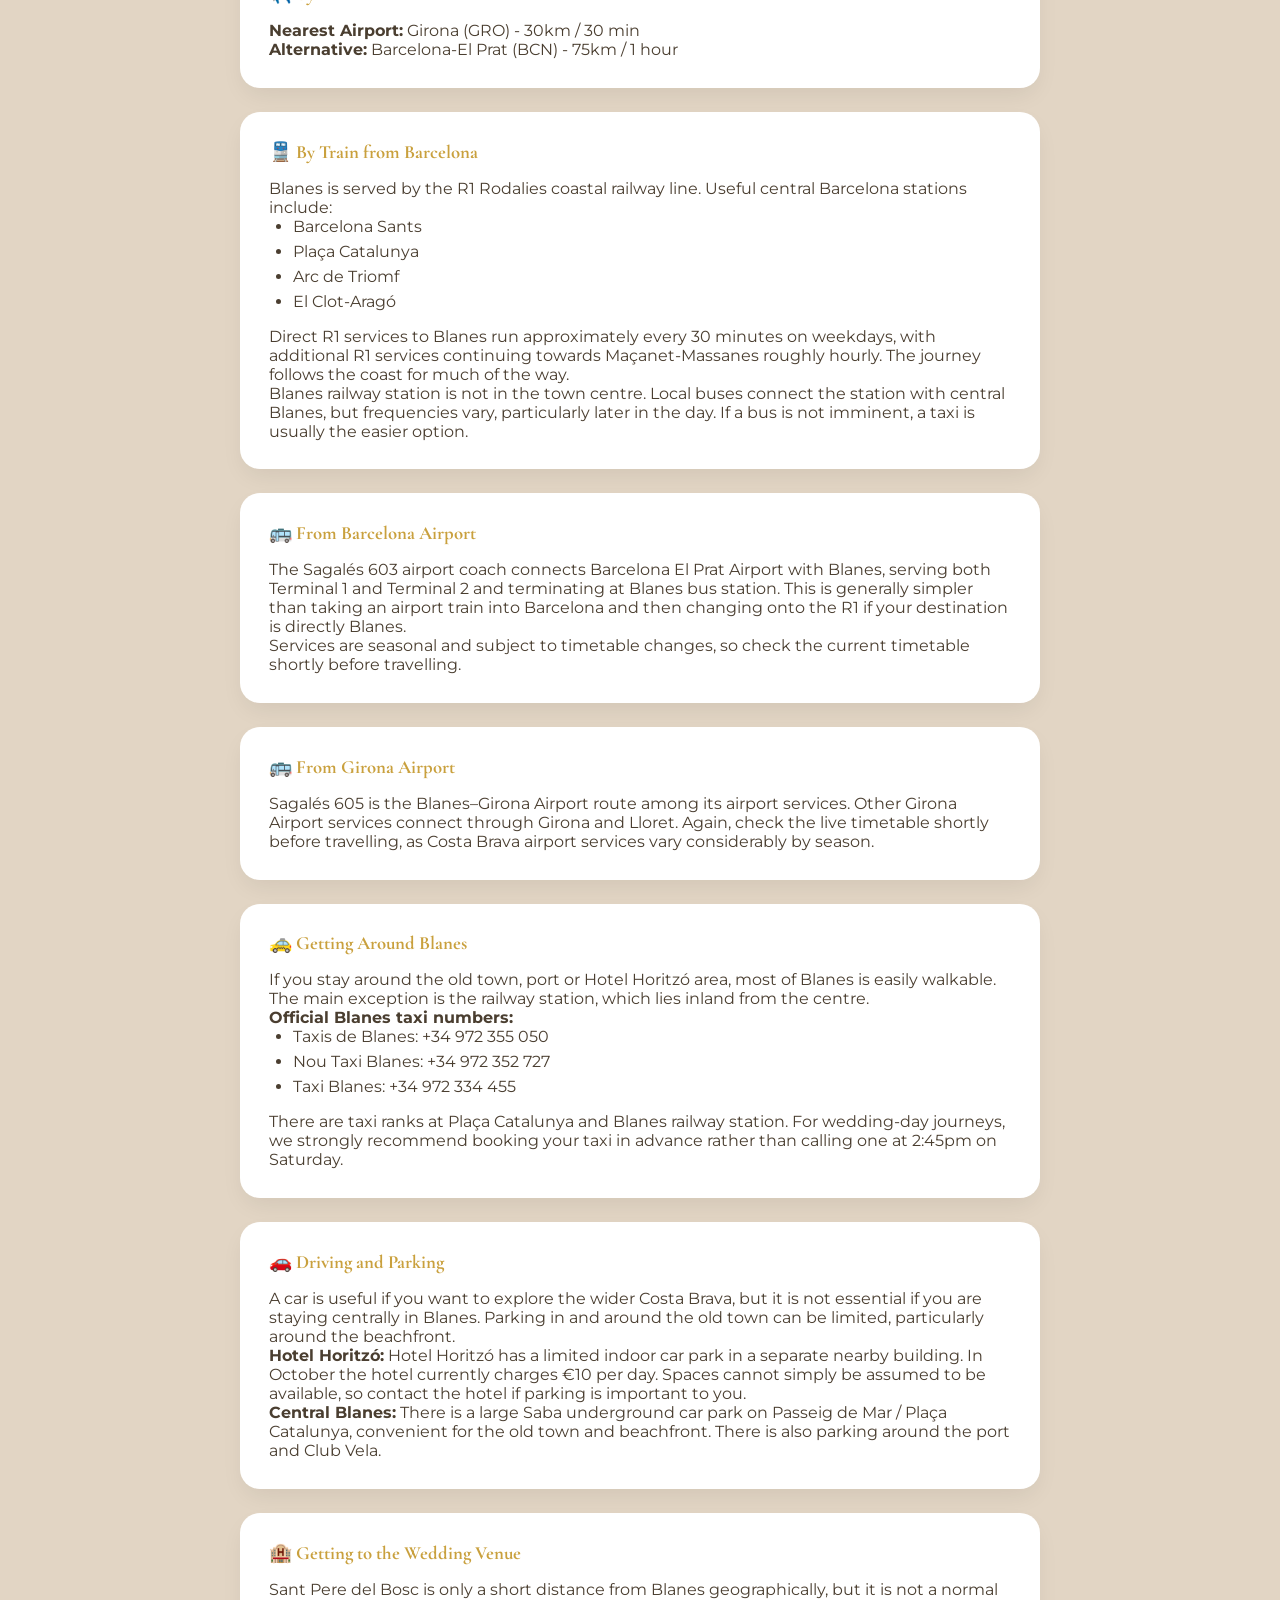
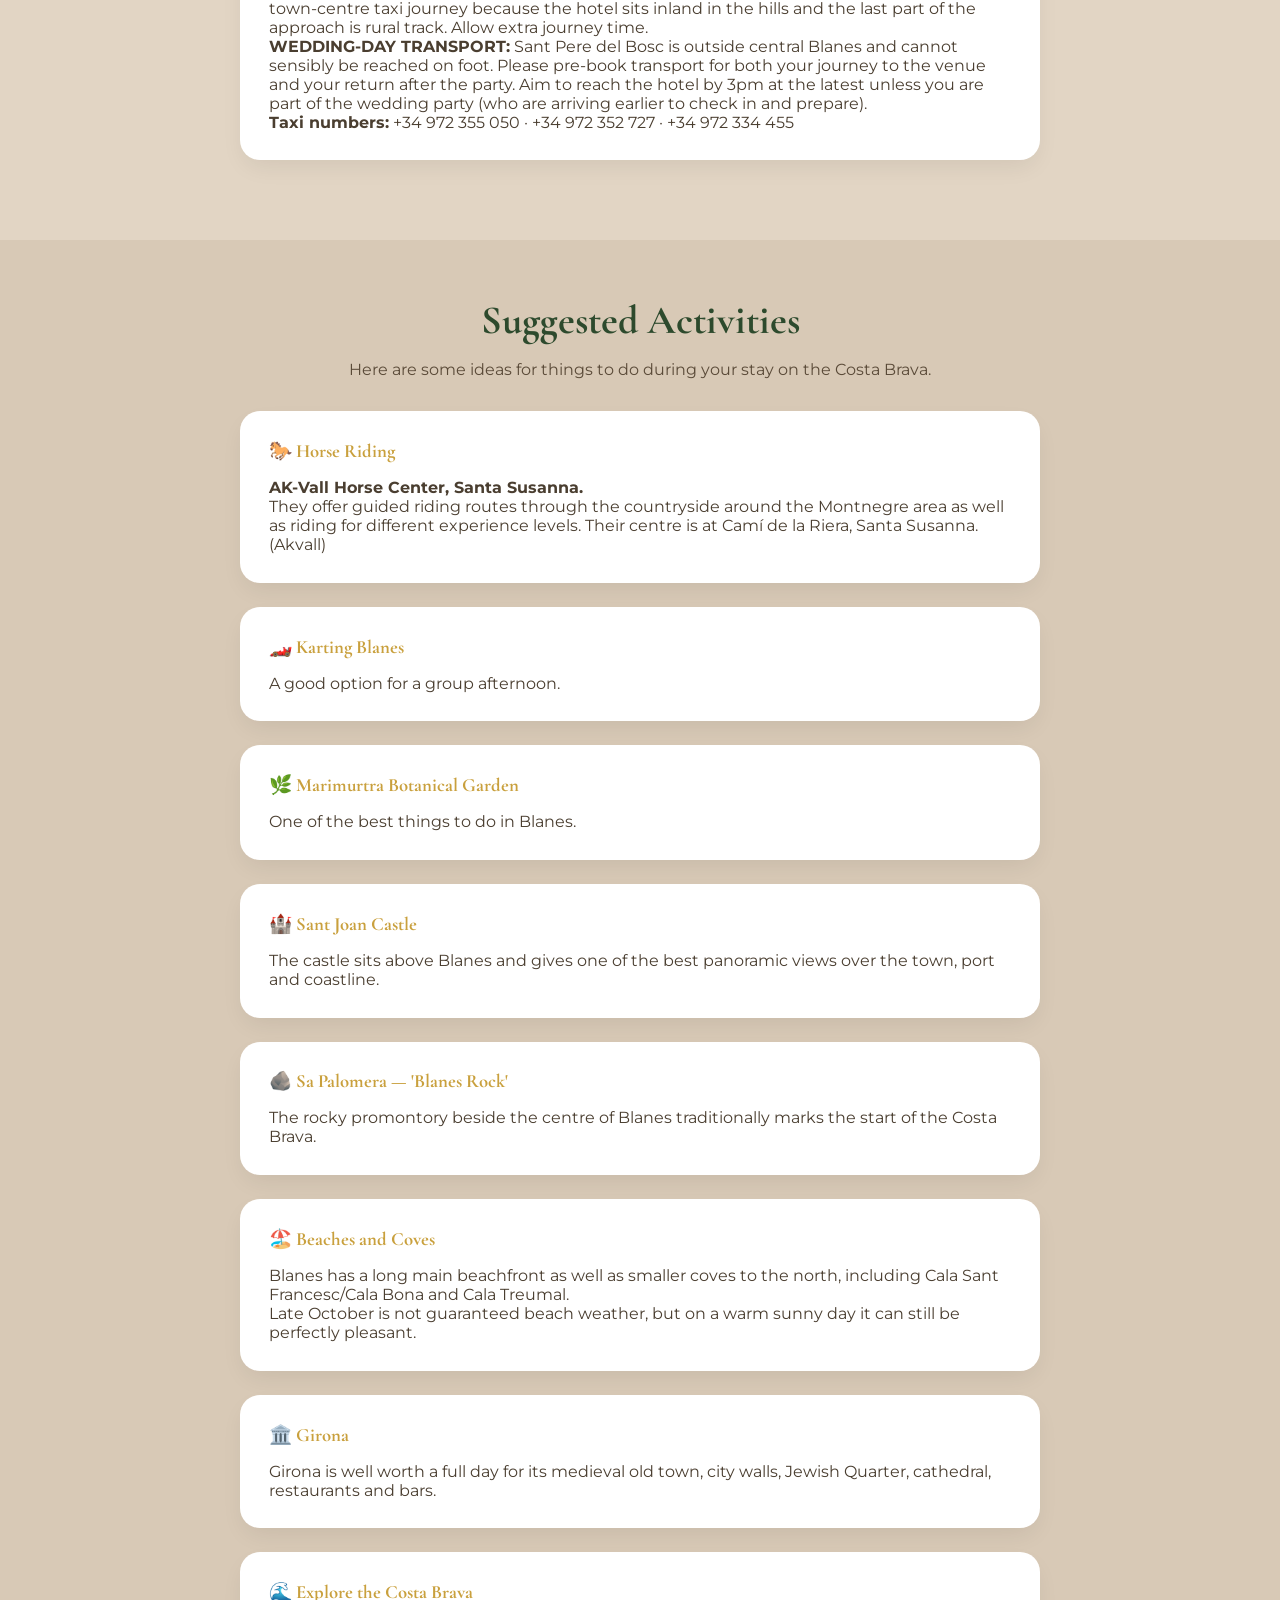
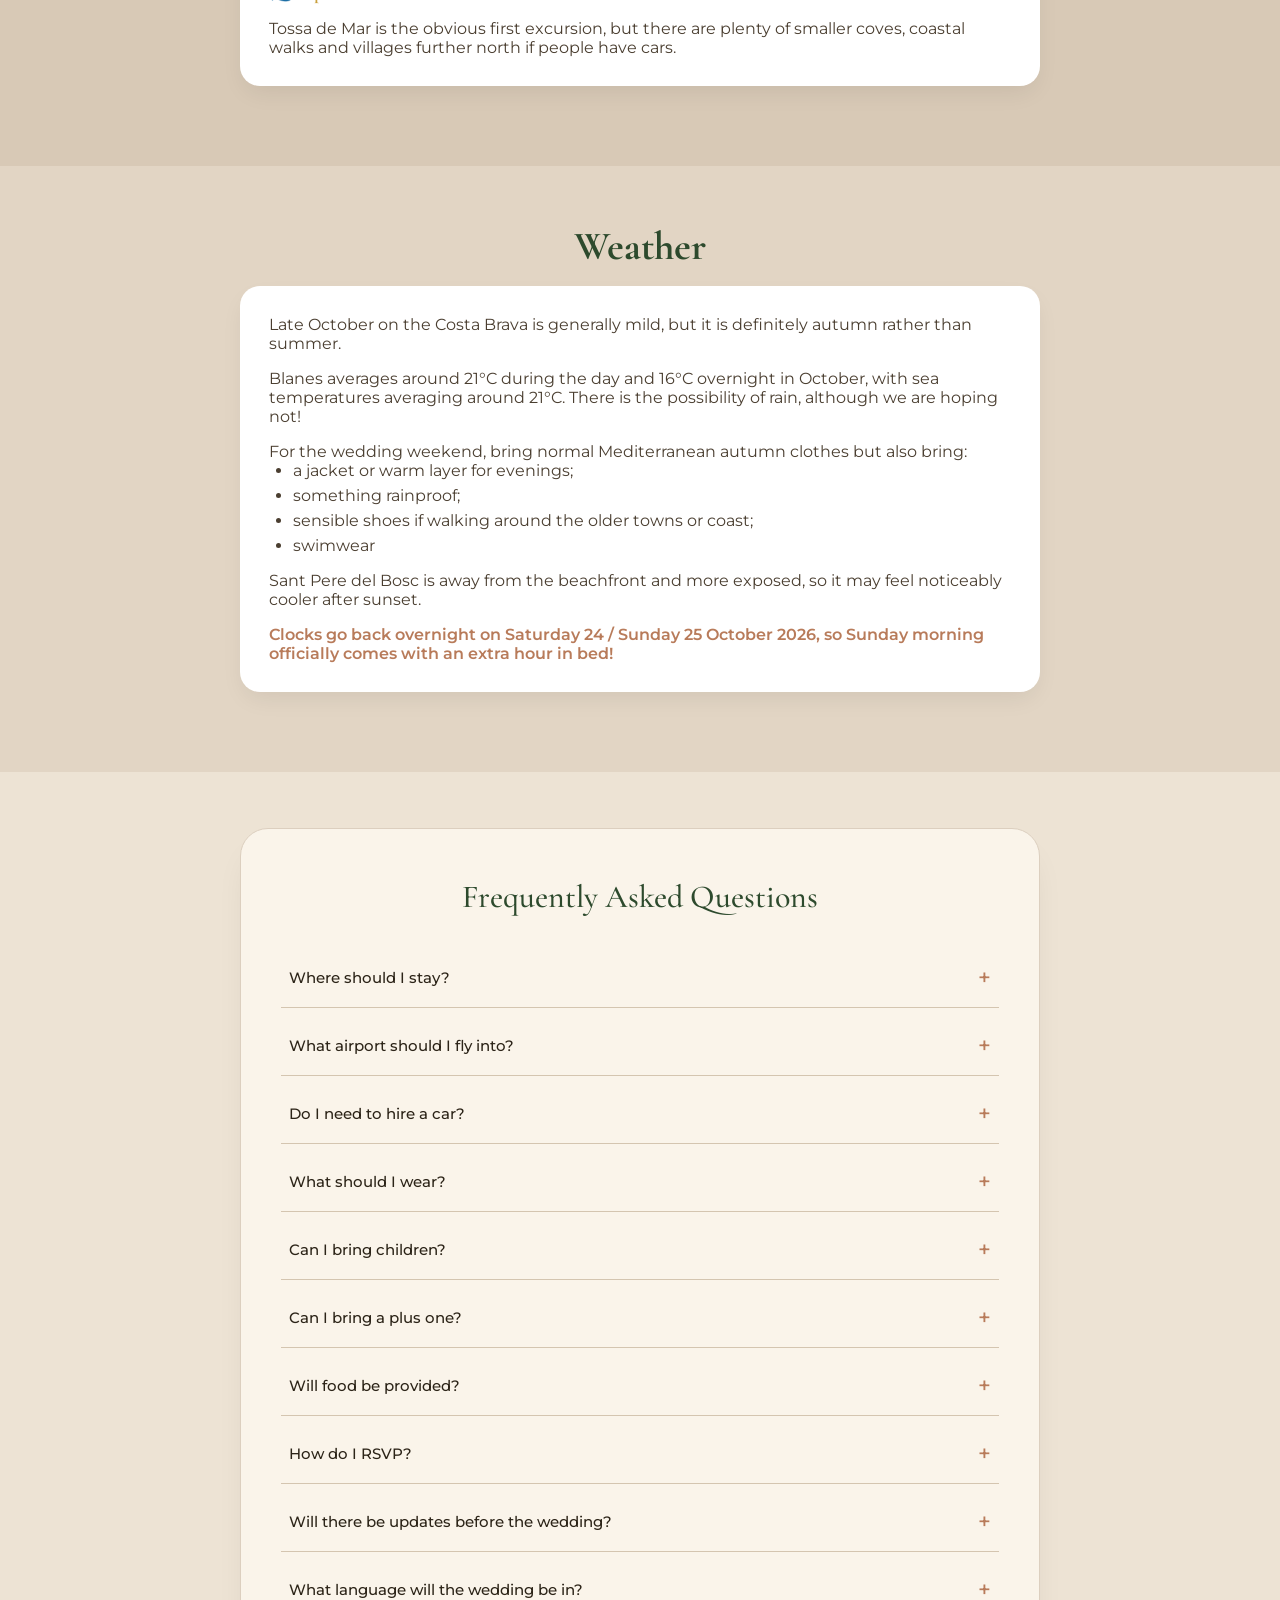
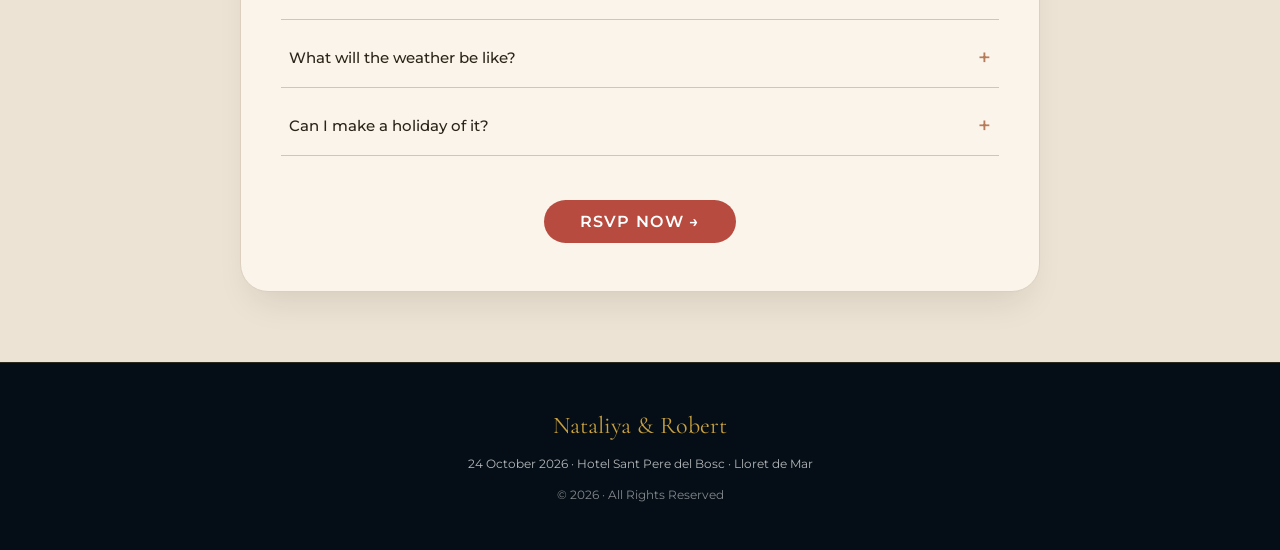
==== commit 5035de03: "Update gifts" ====
--- a/index.html
+++ b/index.html
@@ -962,6 +962,74 @@
   line-height: 2.2 !important;
   white-space: normal;
 
+}
+
+/* ===== MOBILE FIX FOR WEDDING WEEK ===== */
+@media (max-width: 760px) {
+
+  /* Force single column on mobile - overrides inline styles */
+  .schedule-section .schedule-grid,
+  .schedule-section .schedule-grid[style] {
+    grid-template-columns: 1fr !important;
+    gap: 0 !important;
+    margin: 0 !important;
+  }
+
+  /* Each event becomes a clean card block */
+  .schedule-section .event-item {
+    border-right: none !important;
+    border-bottom: 1px dashed #c8b99f !important;
+    padding: 20px 4px !important;
+    text-align: left !important;
+  }
+
+  .schedule-section .event-item:last-child {
+    border-bottom: none !important;
+  }
+
+  /* Bigger, readable day heading */
+  .schedule-section .event-day {
+    font-size: 12px !important;
+    letter-spacing: 0.18em !important;
+    margin-bottom: 4px;
+  }
+
+  /* Bigger event name */
+  .schedule-section .event-name {
+    font-size: 22px !important;
+    margin: 6px 0 8px !important;
+    line-height: 1.2 !important;
+  }
+
+  /* Bigger body text */
+  .schedule-section .event-place {
+    font-size: 14px !important;
+    line-height: 1.6 !important;
+  }
+
+  /* The small italic description text */
+  .schedule-section .event-item p {
+    font-size: 13px !important;
+    line-height: 1.65 !important;
+    margin-top: 10px !important;
+  }
+
+  /* Card padding tighter on mobile */
+  .schedule-card {
+    padding: 28px 20px !important;
+  }
+
+  /* Intro paragraph bigger */
+  .schedule-card > p {
+    font-size: 14px !important;
+    line-height: 1.7 !important;
+    margin-bottom: 1.25rem !important;
+  }
+
+  /* Header bigger */
+  .schedule-header h3 {
+    font-size: 28px !important;
+  }
 }
     </style>
   </head>
@@ -1166,12 +1234,38 @@
         <div class="event-place" data-en="Informal meet-up and meal for very early arrivals." data-es="Encuentro informal y comida para los que lleguen muy pronto.">Informal meet-up and meal for very early arrivals.</div>
         <p style="font-size:11px; color:#6b5a48; margin-top:8px; font-style:italic;" data-en="Details to be confirmed." data-es="Detalles por confirmar.">Details to be confirmed.</p>
       </div>
-      <div class="event-item">
-        <div class="event-day" data-en="THURSDAY 22 OCTOBER" data-es="JUEVES 22 OCTUBRE">THURSDAY 22 OCTOBER</div>
-        <div class="event-name" data-en="Blanes" data-es="Blanes">Blanes</div>
-        <div class="event-place" data-en="Evening tapas at Es Blanc, Carrer del Mirador de s'Auguer, 26, 17300 Blanes, from 7pm." data-es="Tapas por la tarde en Es Blanc, Carrer del Mirador de s'Auguer, 26, 17300 Blanes, a partir de las 19h.">Evening tapas at Es Blanc, Carrer del Mirador de s'Auguer, 26, 17300 Blanes, from 7pm.</div>
-        <p style="font-size:11px; color:#6b5a48; margin-top:8px; font-style:italic;" data-en="An informal chance for early arrivals to meet up before the main weekend." data-es="Una oportunidad informal para que los que lleguen pronto se reúnan antes del fin de semana principal.">An informal chance for early arrivals to meet up before the main weekend.</p>
-      </div>
+    <!-- Presents Section -->
+    <section id="presents" class="paper-section" style="margin-top: 0; padding-top: 40px; padding-bottom: 60px;">
+      <div class="copy" style="max-width: 800px; margin: 0 auto; text-align: center;">
+        <h2 data-en="Presents!" data-es="¡Regalos!">Presents!</h2>
+        <div class="seal"></div>
+        <p data-en="We don't expect gifts, but I know lots of people are insisting (very kindly!) With that in mind, we've made a present list to select from. We only have a few things on there right now, but check back and we will add things as we think of them."
+           data-es="No esperamos regalos, pero sé que mucha gente está insistiendo (¡muy amablemente!). Con eso en mente, hemos hecho una lista de regalos para elegir. Solo tenemos algunas cosas ahí ahora mismo, pero vuelve a mirar y añadiremos cosas según se nos ocurran.">
+          We don't expect gifts, but I know lots of people are insisting (very kindly!) With that in mind, we've made a present list to select from. We only have a few things on there right now, but check back and we will add things as we think of them.
+        </p>
+        <p style="margin-top: 20px;">
+          <a class="link" href="https://script.google.com/macros/s/AKfycbz4Y3fe_R_ODsqQZg06Bf4W8RMg6eSllUFin61dwfDD9wPWW94BNjMSOhxiorYulz6dtQ/exec"
+             target="_blank" rel="noopener"
+             data-en="VIEW OUR PRESENT LIST →" data-es="VER NUESTRA LISTA DE REGALOS →">
+            VIEW OUR PRESENT LIST →
+          </a>
+        </p>
+        <p style="margin-top: 28px;"
+           data-en="Alternatively, if you did wish to just donate something toward our honeymoon fund, that would be much appreciated, but again not obligatory at all:"
+           data-es="Alternativamente, si deseas donar algo para nuestro fondo de luna de miel, sería muy apreciado, pero de nuevo no es obligatorio en absoluto:">
+          Alternatively, if you did wish to just donate something toward our honeymoon fund, that would be much appreciated, but again not obligatory at all:
+        </p>
+        <p style="margin-top: 16px; font-size: 0.9rem; line-height: 1.8; color: #4a3e30;">
+          <strong>Euro:</strong><br>
+          Robert Brown<br>
+          IBAN: GB74REVO00997067067260<br><br>
+          <strong>GBP:</strong><br>
+          Nataliya Kolesova<br>
+          50818707<br>
+          60-83-71
+        </p>
+      </div>
+    </section>
     </div>
     <div class="schedule-grid" style="grid-template-columns: repeat(3, 1fr); margin-top: 0;">
       <div class="event-item">
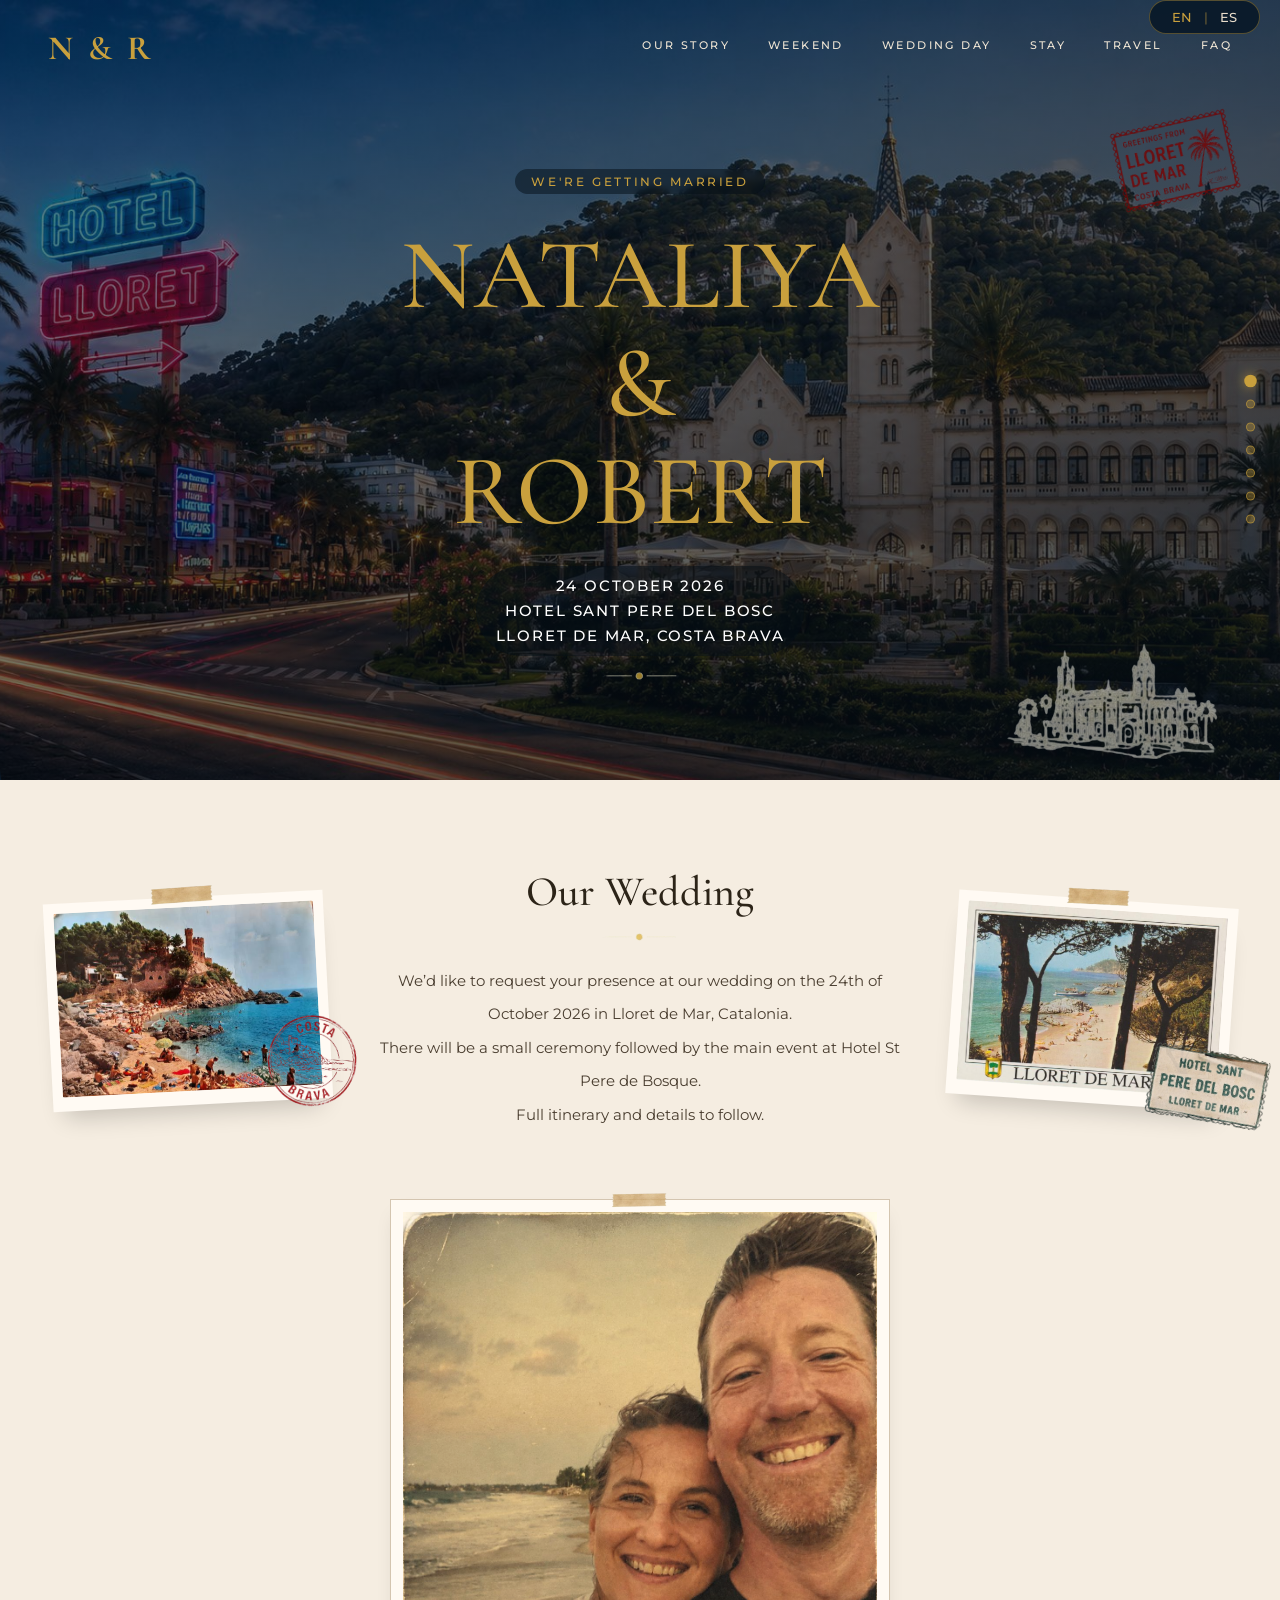
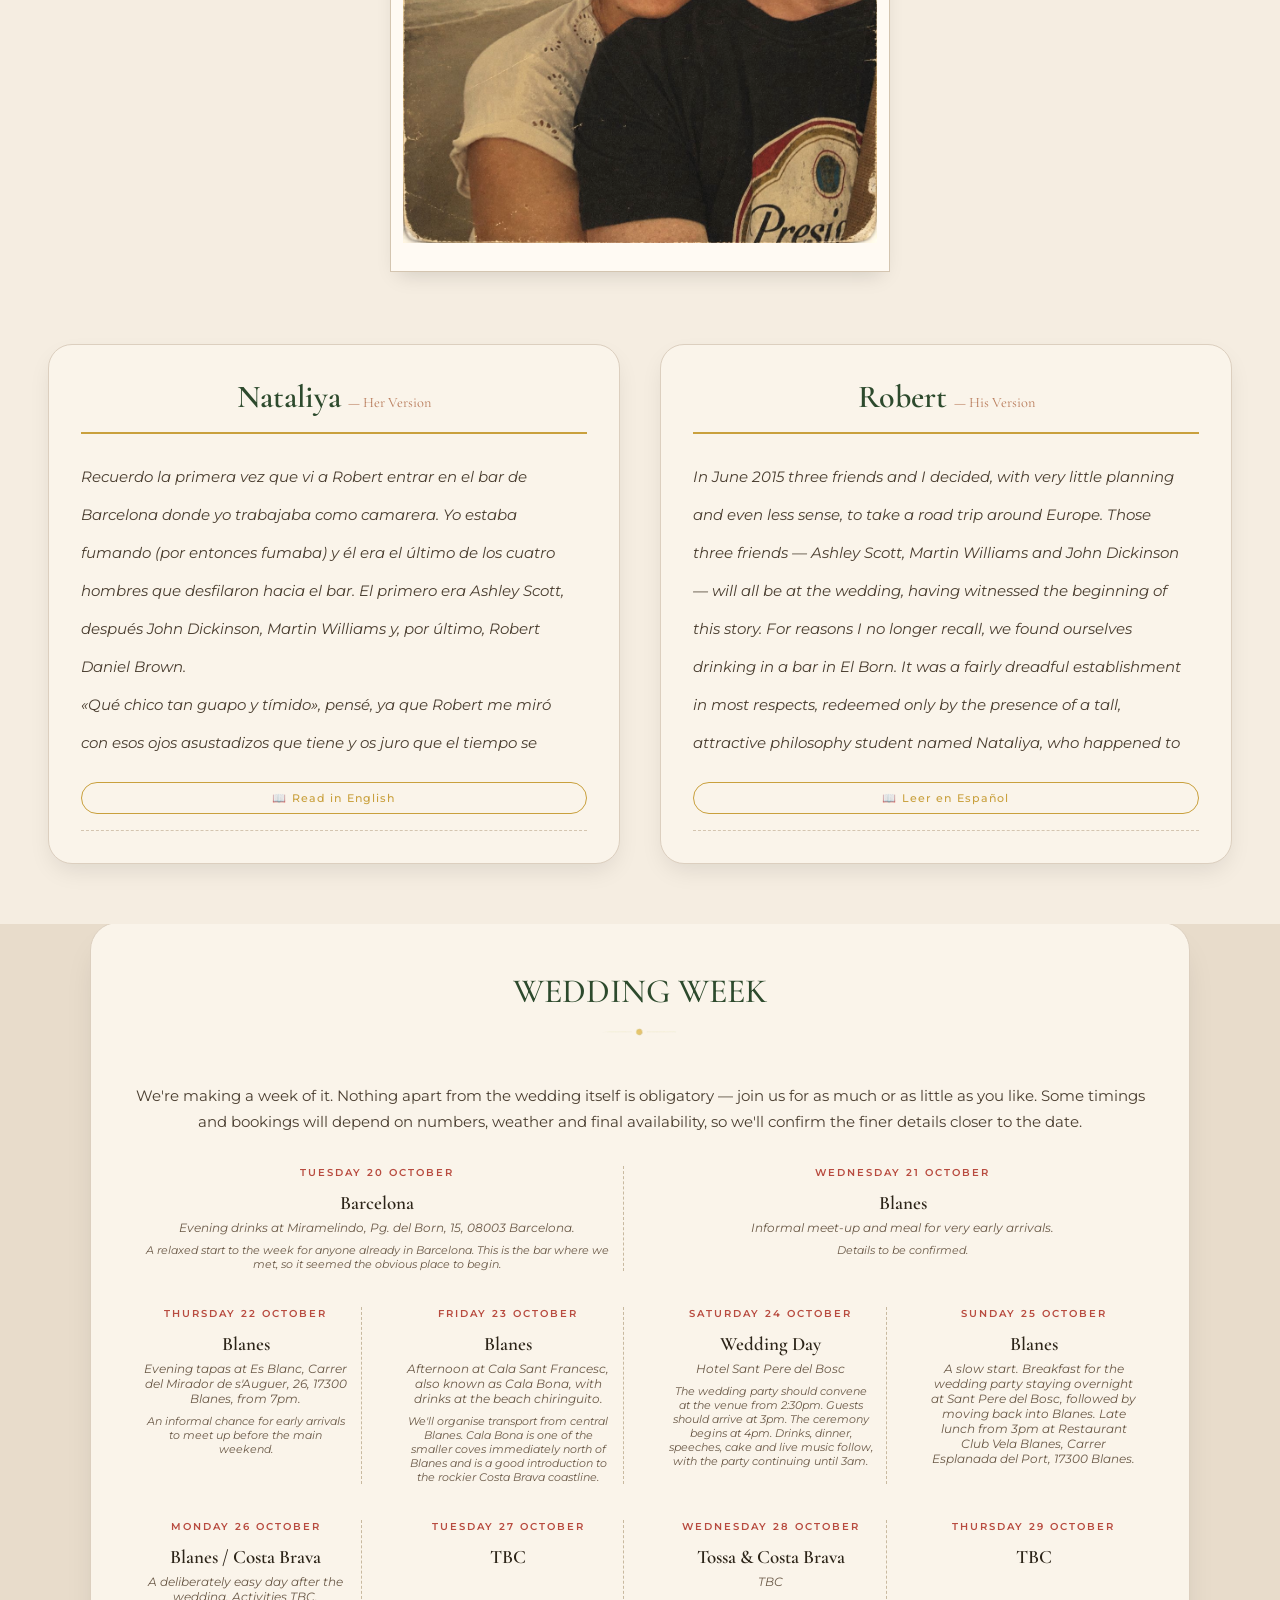
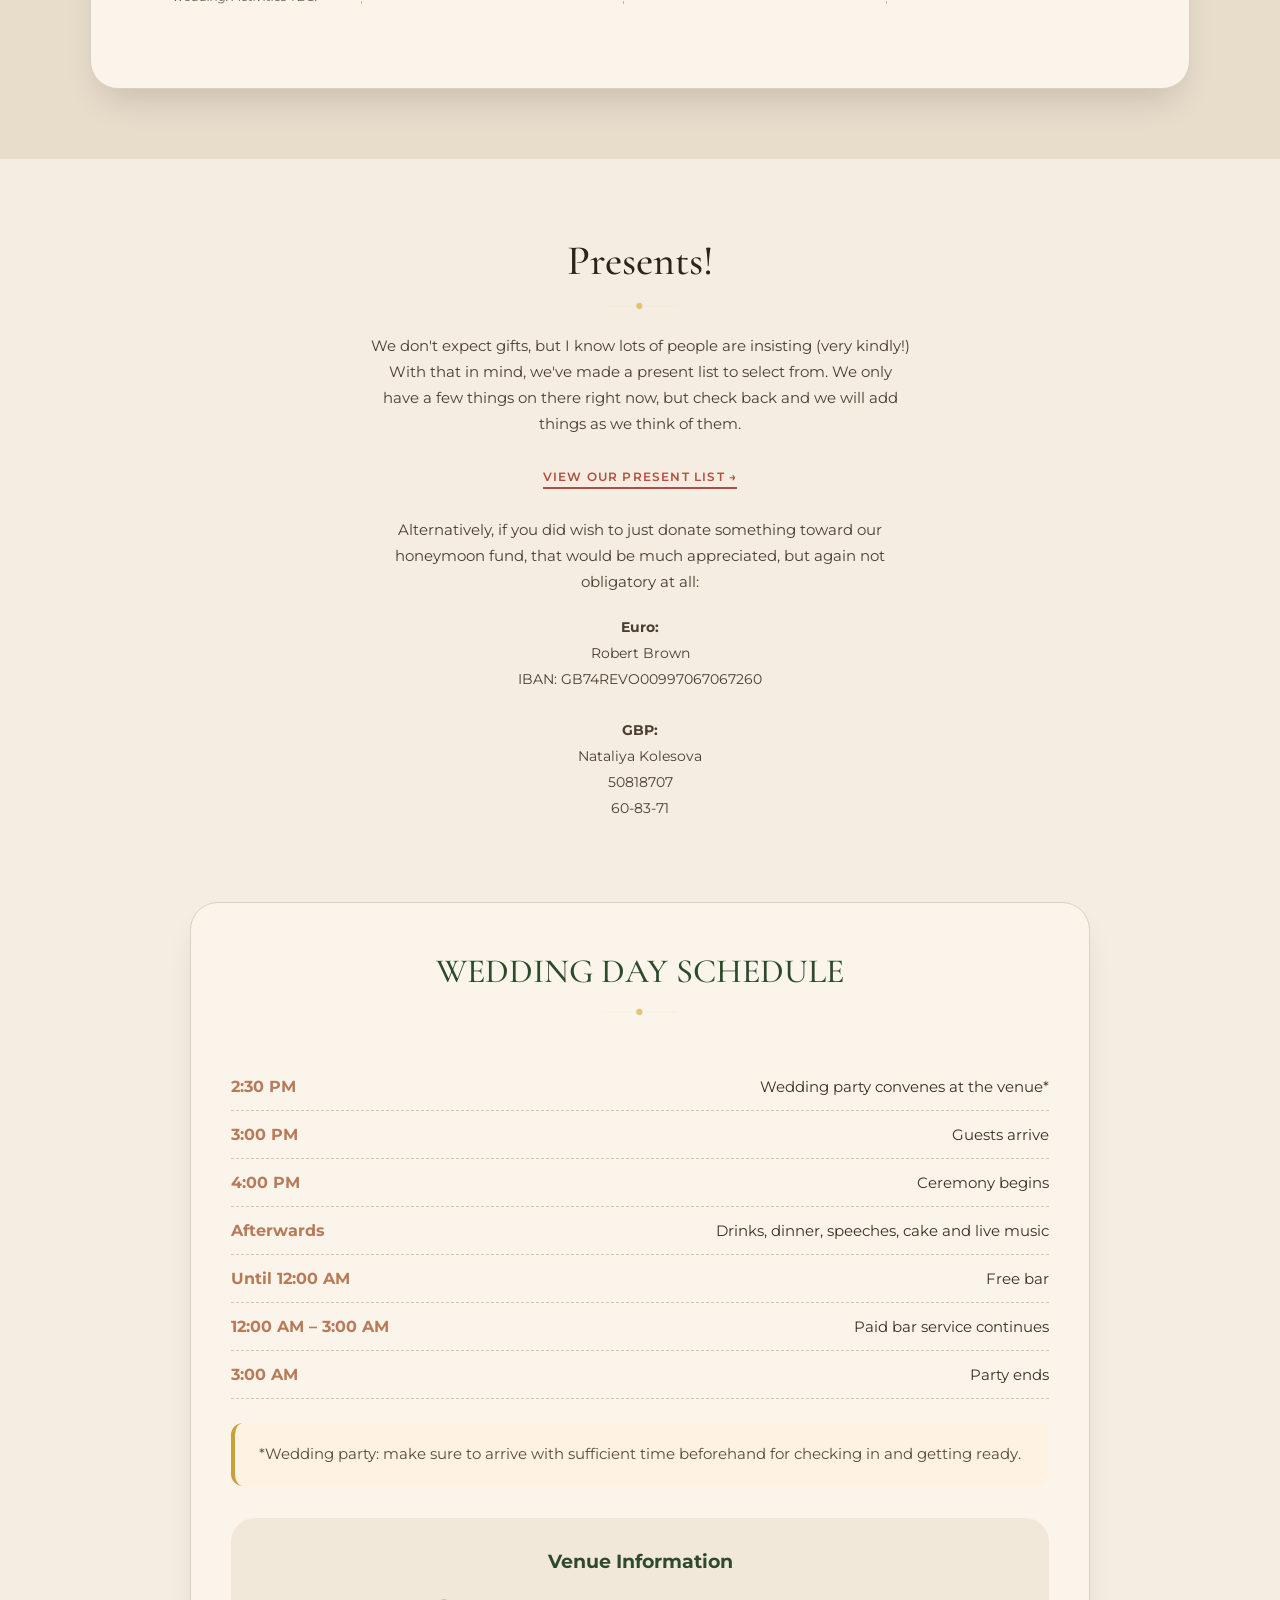
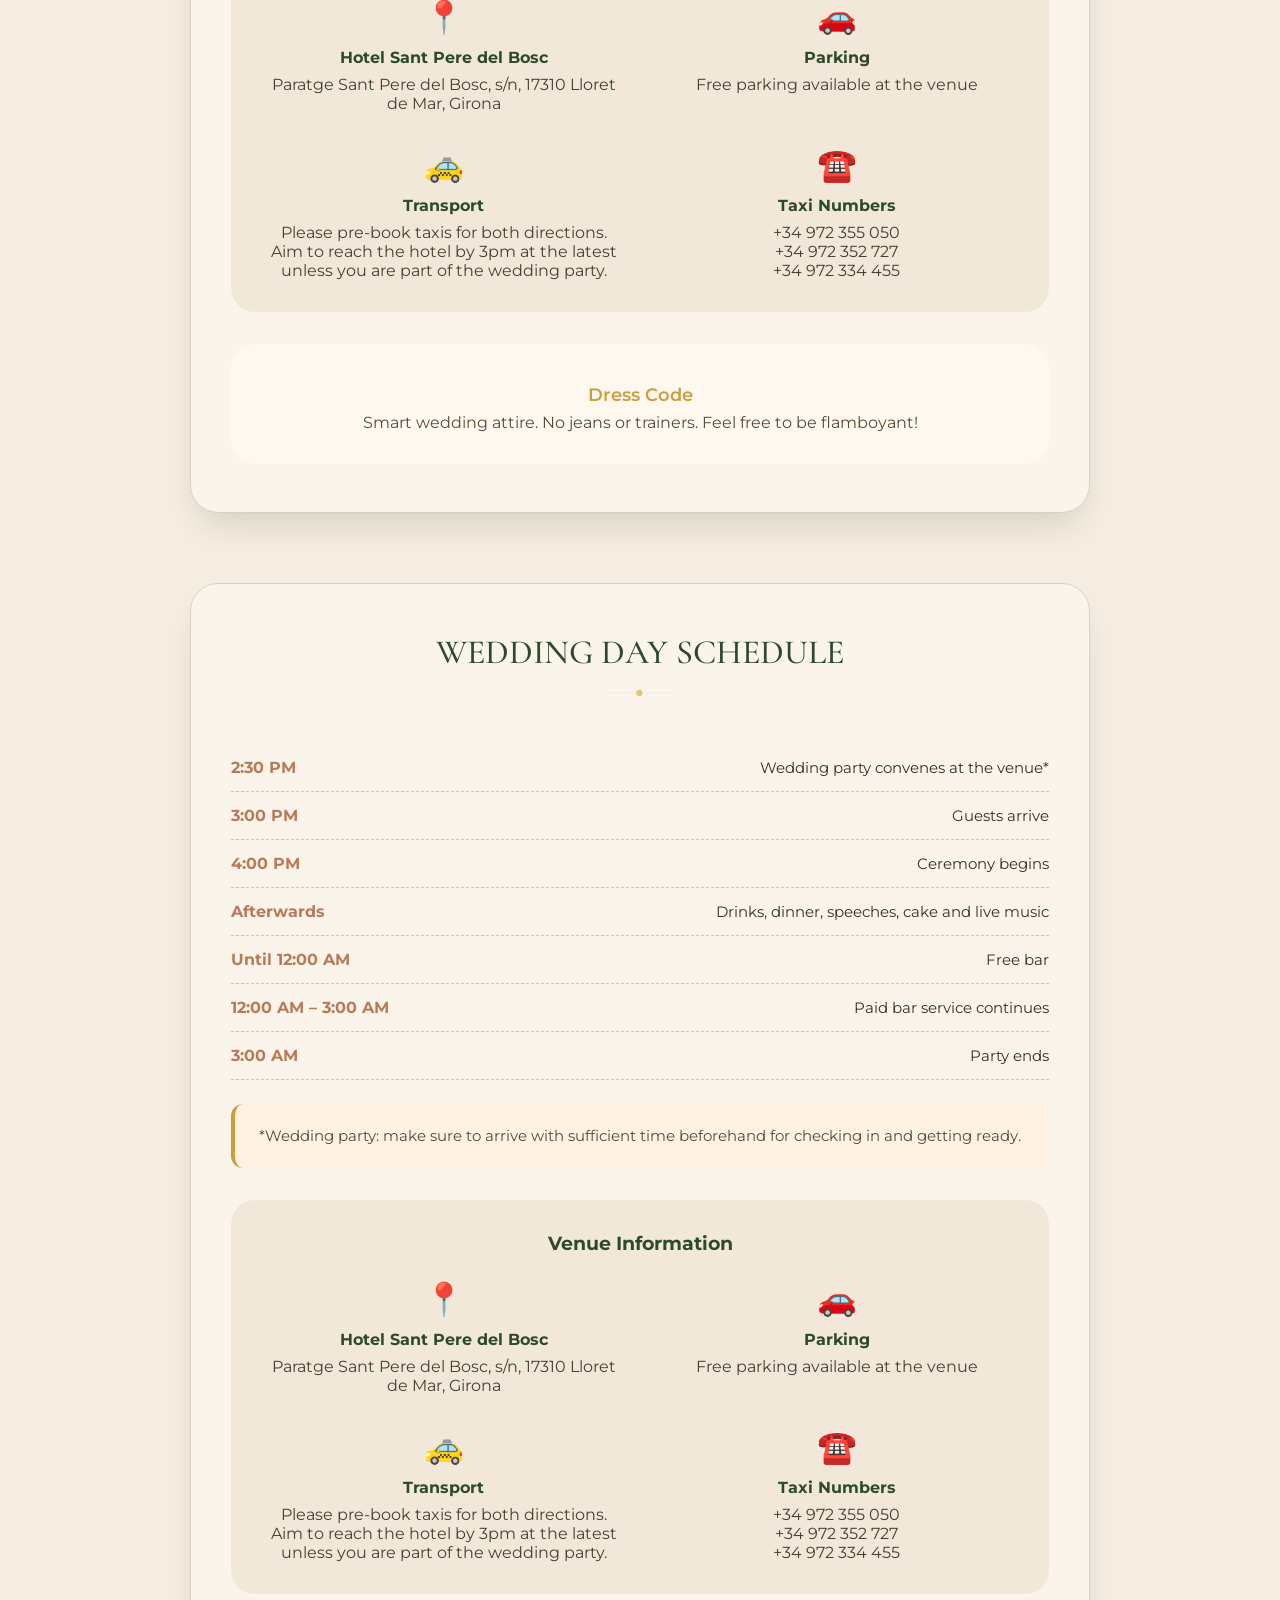
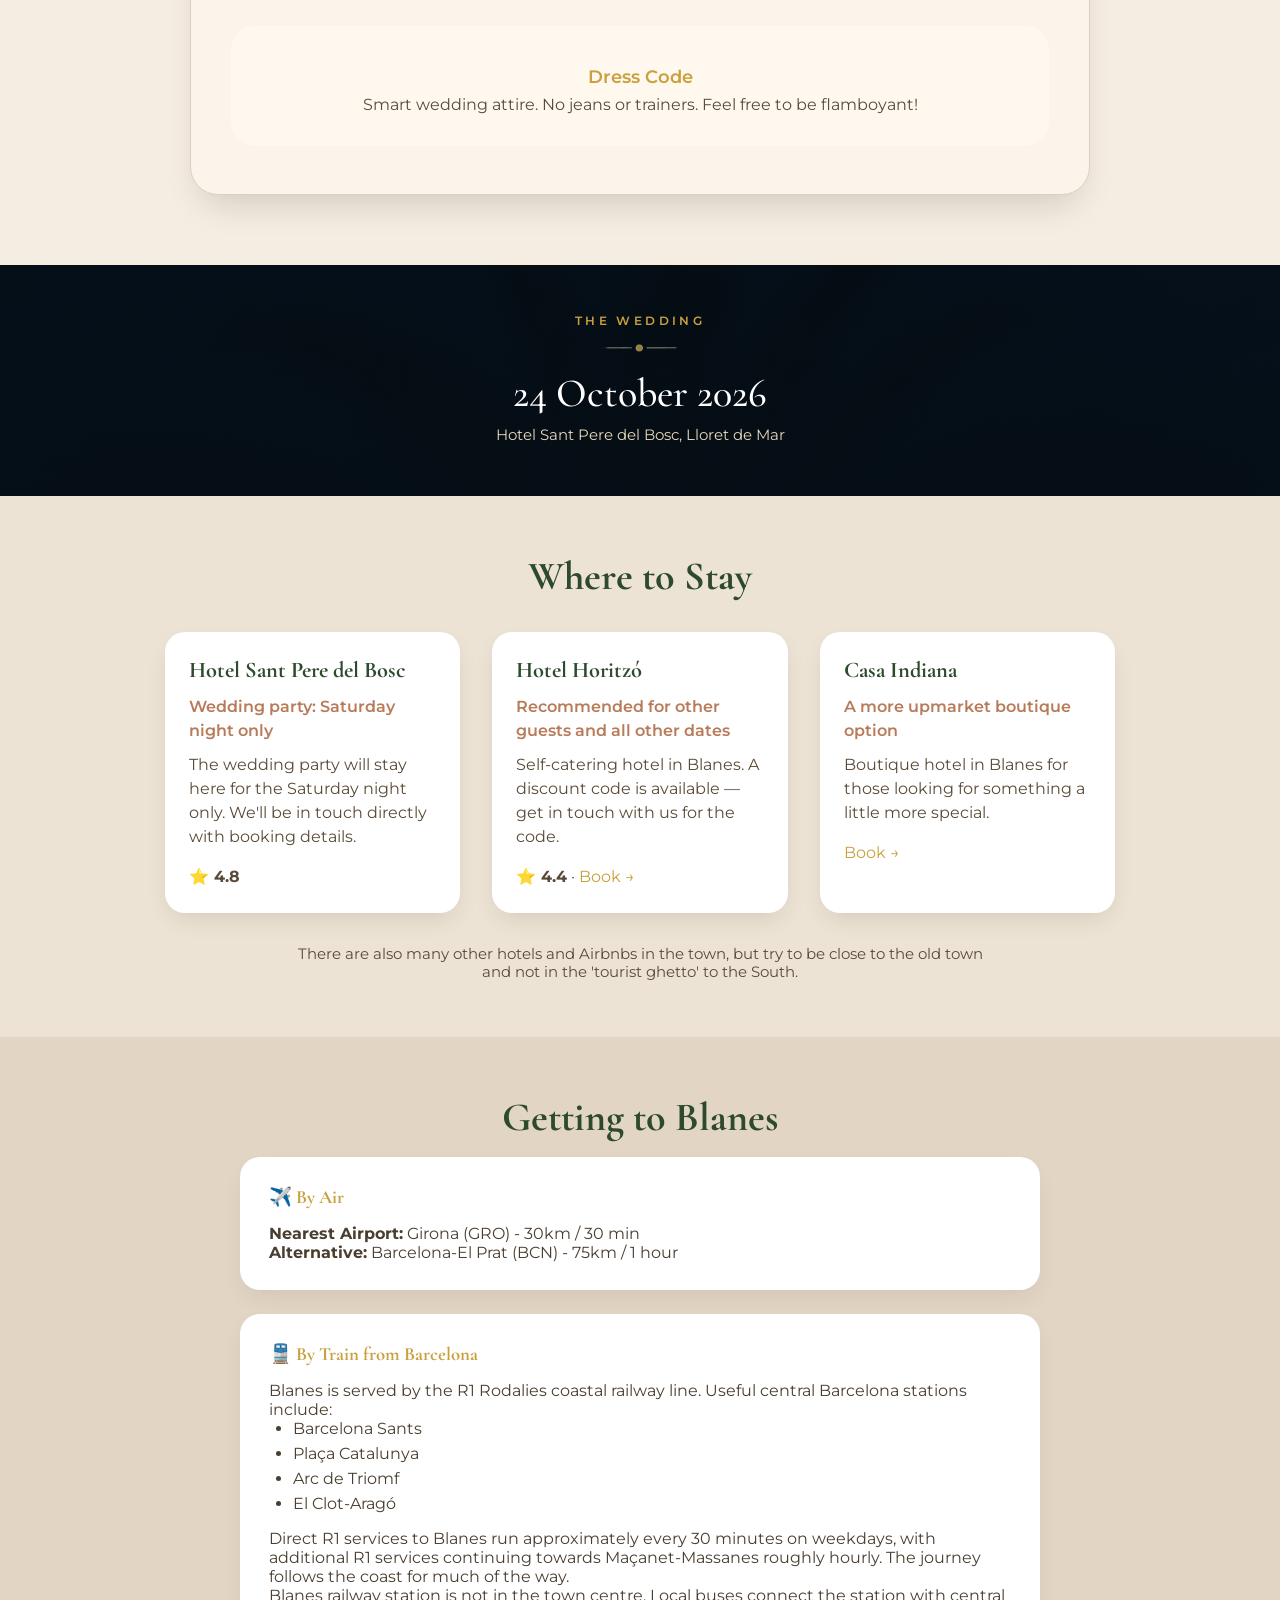
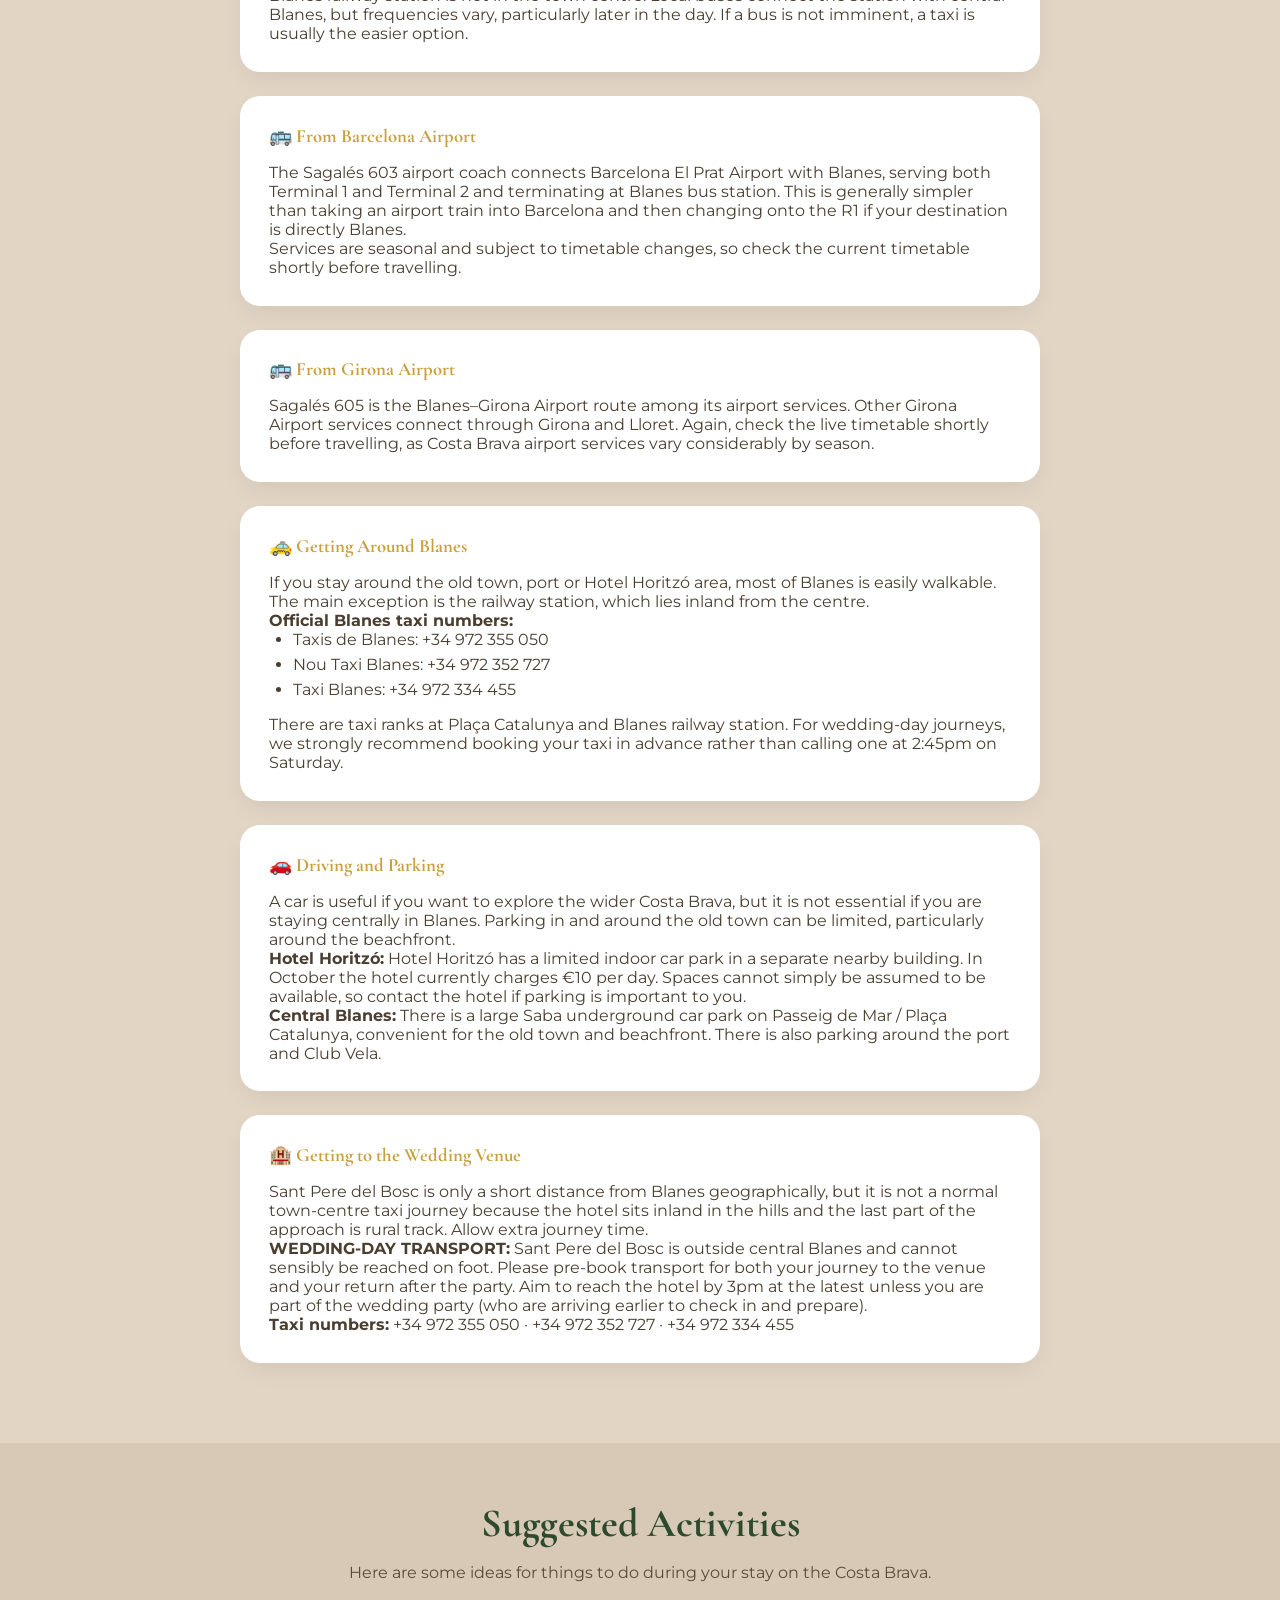
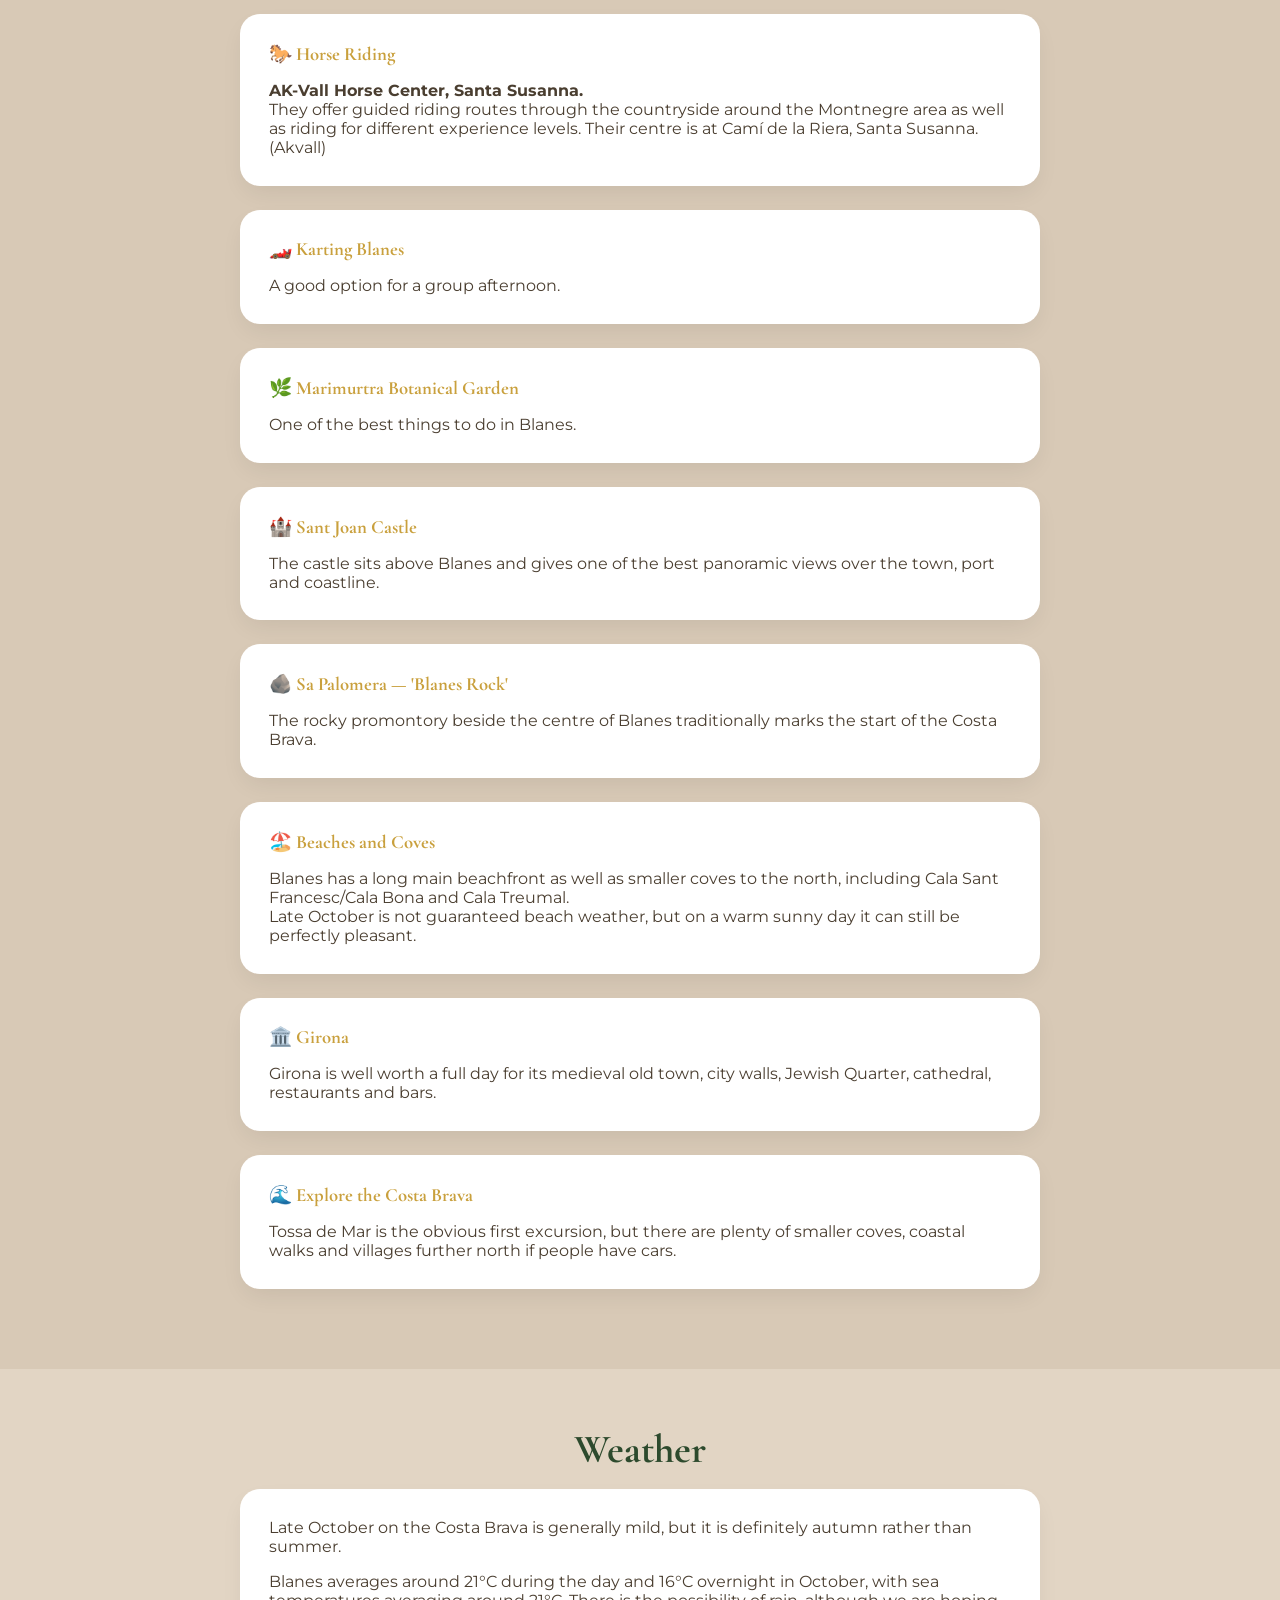
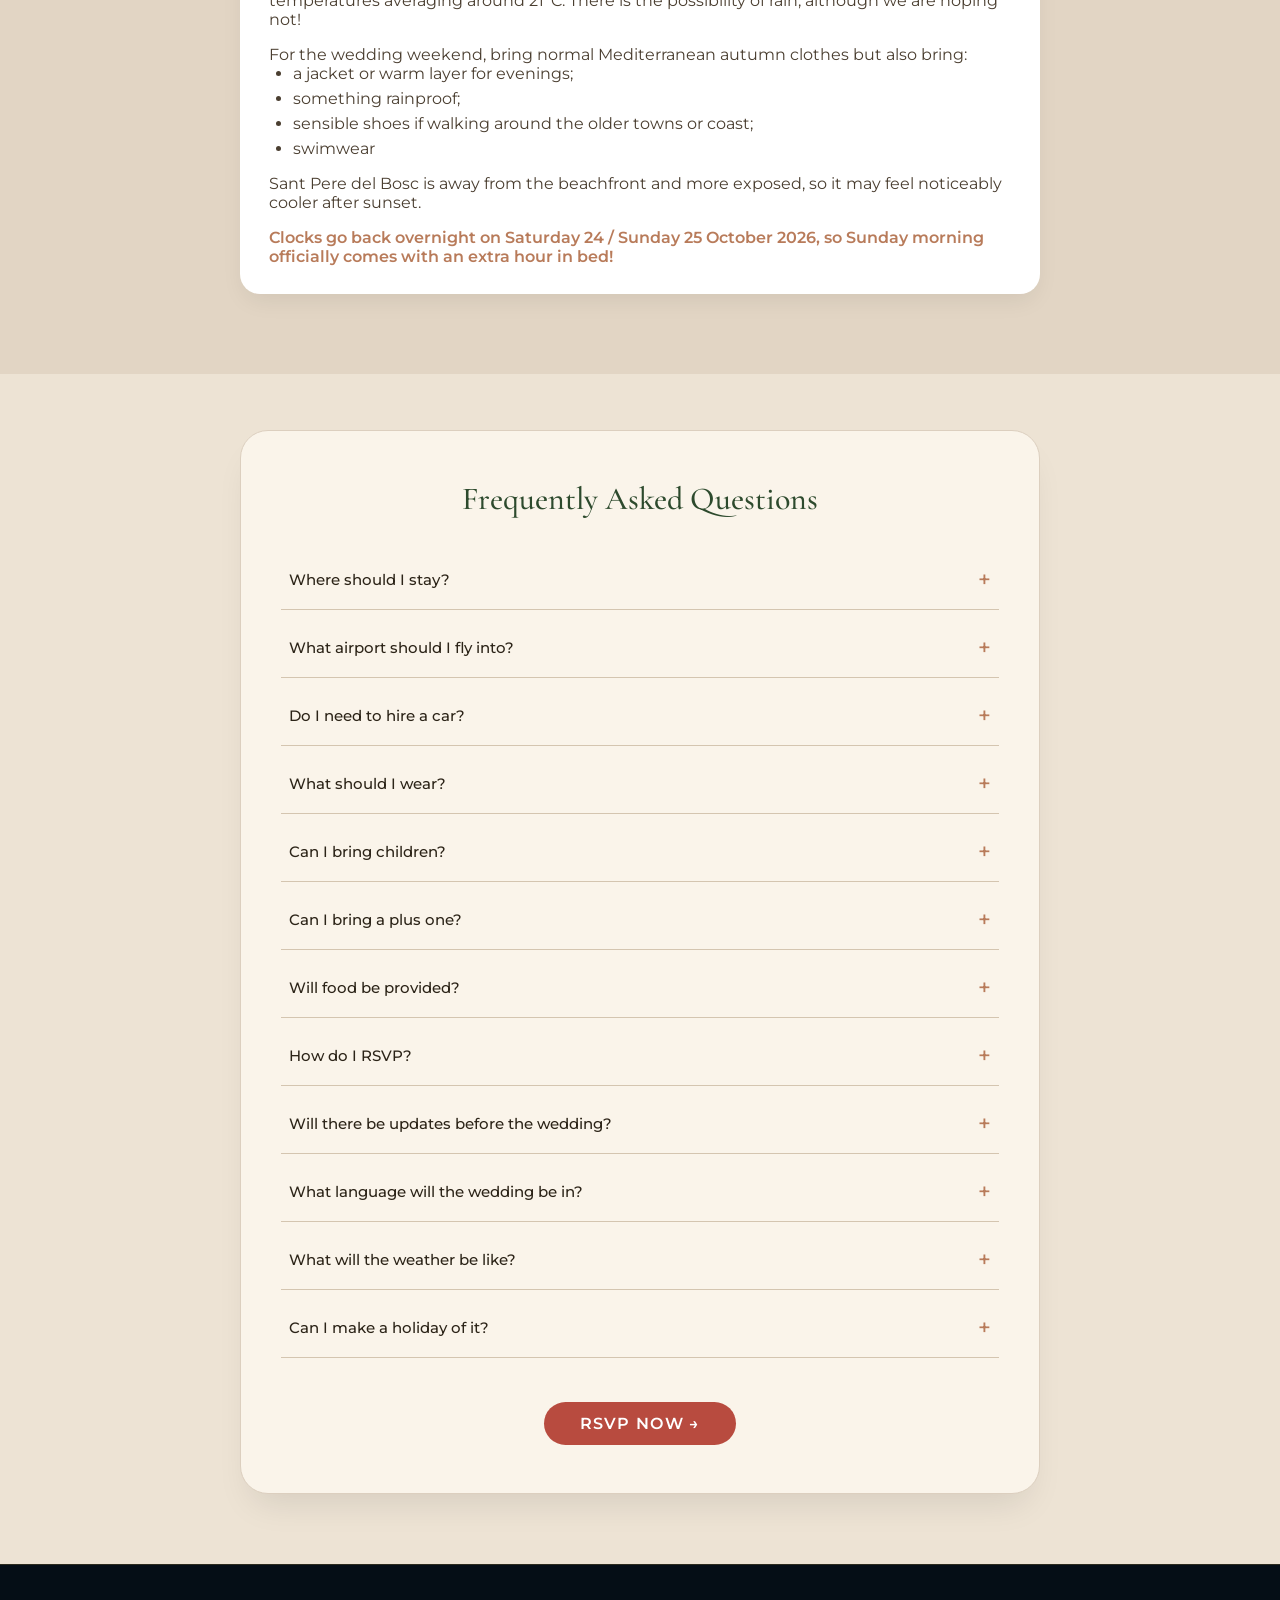
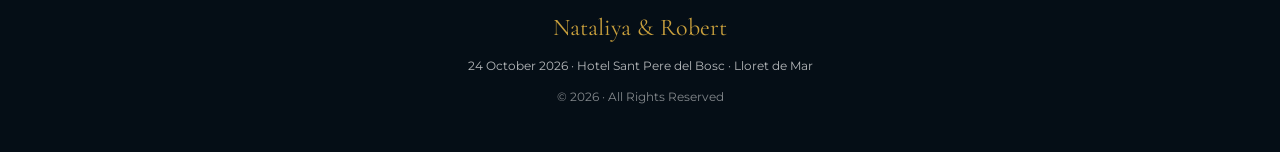
==== commit 3ff27feb: "Update" ====
--- a/index.html
+++ b/index.html
@@ -1221,60 +1221,38 @@
        data-es="Lo vamos a hacer toda una semana. Nada aparte de la boda en sí es obligatorio — únete a nosotros tanto o tan poco como quieras. Algunos horarios y reservas dependerán del número de personas, el clima y la disponibilidad final, así que confirmaremos los detalles más finos más cerca de la fecha.">
       We're making a week of it. Nothing apart from the wedding itself is obligatory — join us for as much or as little as you like. Some timings and bookings will depend on numbers, weather and final availability, so we'll confirm the finer details closer to the date.
     </p>
-    <div class="schedule-grid" style="grid-template-columns: repeat(3, 1fr);">
+
+    <!-- Grid 1: Tuesday + Wednesday -->
+    <div class="schedule-grid" style="grid-template-columns: repeat(2, 1fr);">
       <div class="event-item">
         <div class="event-day" data-en="TUESDAY 20 OCTOBER" data-es="MARTES 20 OCTUBRE">TUESDAY 20 OCTOBER</div>
         <div class="event-name" data-en="Barcelona" data-es="Barcelona">Barcelona</div>
         <div class="event-place" data-en="Evening drinks at Miramelindo, Pg. del Born, 15, 08003 Barcelona." data-es="Copas por la tarde en Miramelindo, Pg. del Born, 15, 08003 Barcelona.">Evening drinks at Miramelindo, Pg. del Born, 15, 08003 Barcelona.</div>
         <p style="font-size:11px; color:#6b5a48; margin-top:8px; font-style:italic;" data-en="A relaxed start to the week for anyone already in Barcelona. This is the bar where we met, so it seemed the obvious place to begin." data-es="Un comienzo relajado de la semana para cualquiera que ya esté en Barcelona. Este es el bar donde nos conocimos, así que parecía el lugar obvio para empezar.">A relaxed start to the week for anyone already in Barcelona. This is the bar where we met, so it seemed the obvious place to begin.</p>
       </div>
-      <div class="event-item">
+      <div class="event-item" style="border-right: none;">
         <div class="event-day" data-en="WEDNESDAY 21 OCTOBER" data-es="MIÉRCOLES 21 OCTUBRE">WEDNESDAY 21 OCTOBER</div>
         <div class="event-name" data-en="Blanes" data-es="Blanes">Blanes</div>
         <div class="event-place" data-en="Informal meet-up and meal for very early arrivals." data-es="Encuentro informal y comida para los que lleguen muy pronto.">Informal meet-up and meal for very early arrivals.</div>
         <p style="font-size:11px; color:#6b5a48; margin-top:8px; font-style:italic;" data-en="Details to be confirmed." data-es="Detalles por confirmar.">Details to be confirmed.</p>
       </div>
-    <!-- Presents Section -->
-    <section id="presents" class="paper-section" style="margin-top: 0; padding-top: 40px; padding-bottom: 60px;">
-      <div class="copy" style="max-width: 800px; margin: 0 auto; text-align: center;">
-        <h2 data-en="Presents!" data-es="¡Regalos!">Presents!</h2>
-        <div class="seal"></div>
-        <p data-en="We don't expect gifts, but I know lots of people are insisting (very kindly!) With that in mind, we've made a present list to select from. We only have a few things on there right now, but check back and we will add things as we think of them."
-           data-es="No esperamos regalos, pero sé que mucha gente está insistiendo (¡muy amablemente!). Con eso en mente, hemos hecho una lista de regalos para elegir. Solo tenemos algunas cosas ahí ahora mismo, pero vuelve a mirar y añadiremos cosas según se nos ocurran.">
-          We don't expect gifts, but I know lots of people are insisting (very kindly!) With that in mind, we've made a present list to select from. We only have a few things on there right now, but check back and we will add things as we think of them.
-        </p>
-        <p style="margin-top: 20px;">
-          <a class="link" href="https://script.google.com/macros/s/AKfycbz4Y3fe_R_ODsqQZg06Bf4W8RMg6eSllUFin61dwfDD9wPWW94BNjMSOhxiorYulz6dtQ/exec"
-             target="_blank" rel="noopener"
-             data-en="VIEW OUR PRESENT LIST →" data-es="VER NUESTRA LISTA DE REGALOS →">
-            VIEW OUR PRESENT LIST →
-          </a>
-        </p>
-        <p style="margin-top: 28px;"
-           data-en="Alternatively, if you did wish to just donate something toward our honeymoon fund, that would be much appreciated, but again not obligatory at all:"
-           data-es="Alternativamente, si deseas donar algo para nuestro fondo de luna de miel, sería muy apreciado, pero de nuevo no es obligatorio en absoluto:">
-          Alternatively, if you did wish to just donate something toward our honeymoon fund, that would be much appreciated, but again not obligatory at all:
-        </p>
-        <p style="margin-top: 16px; font-size: 0.9rem; line-height: 1.8; color: #4a3e30;">
-          <strong>Euro:</strong><br>
-          Robert Brown<br>
-          IBAN: GB74REVO00997067067260<br><br>
-          <strong>GBP:</strong><br>
-          Nataliya Kolesova<br>
-          50818707<br>
-          60-83-71
-        </p>
-      </div>
-    </section>
     </div>
-    <div class="schedule-grid" style="grid-template-columns: repeat(3, 1fr); margin-top: 0;">
+
+    <!-- Grid 2: Thursday + Friday + Saturday + Sunday -->
+    <div class="schedule-grid" style="grid-template-columns: repeat(4, 1fr); margin-top: 0;">
+      <div class="event-item">
+        <div class="event-day" data-en="THURSDAY 22 OCTOBER" data-es="JUEVES 22 OCTUBRE">THURSDAY 22 OCTOBER</div>
+        <div class="event-name" data-en="Blanes" data-es="Blanes">Blanes</div>
+        <div class="event-place" data-en="Evening tapas at Es Blanc, Carrer del Mirador de s'Auguer, 26, 17300 Blanes, from 7pm." data-es="Tapas por la tarde en Es Blanc, Carrer del Mirador de s'Auguer, 26, 17300 Blanes, a partir de las 19h.">Evening tapas at Es Blanc, Carrer del Mirador de s'Auguer, 26, 17300 Blanes, from 7pm.</div>
+        <p style="font-size:11px; color:#6b5a48; margin-top:8px; font-style:italic;" data-en="An informal chance for early arrivals to meet up before the main weekend." data-es="Una oportunidad informal para que los que lleguen pronto se reúnan antes del fin de semana principal.">An informal chance for early arrivals to meet up before the main weekend.</p>
+      </div>
       <div class="event-item">
         <div class="event-day" data-en="FRIDAY 23 OCTOBER" data-es="VIERNES 23 OCTUBRE">FRIDAY 23 OCTOBER</div>
         <div class="event-name" data-en="Blanes" data-es="Blanes">Blanes</div>
         <div class="event-place" data-en="Afternoon at Cala Sant Francesc, also known as Cala Bona, with drinks at the beach chiringuito." data-es="Tarde en Cala Sant Francesc, también conocida como Cala Bona, con copas en el chiringuito de la playa.">Afternoon at Cala Sant Francesc, also known as Cala Bona, with drinks at the beach chiringuito.</div>
         <p style="font-size:11px; color:#6b5a48; margin-top:8px; font-style:italic;" data-en="We'll organise transport from central Blanes. Cala Bona is one of the smaller coves immediately north of Blanes and is a good introduction to the rockier Costa Brava coastline." data-es="Organizaremos transporte desde el centro de Blanes. Cala Bona es una de las calas más pequeñas inmediatamente al norte de Blanes y es una buena introducción a la costa más rocosa de la Costa Brava.">We'll organise transport from central Blanes. Cala Bona is one of the smaller coves immediately north of Blanes and is a good introduction to the rockier Costa Brava coastline.</p>
       </div>
-      <div class="event-item" style="border-right: none;">
+      <div class="event-item">
         <div class="event-day" data-en="SATURDAY 24 OCTOBER" data-es="SÁBADO 24 OCTUBRE">SATURDAY 24 OCTOBER</div>
         <div class="event-name" data-en="Wedding Day" data-es="Día de Boda">Wedding Day</div>
         <div class="event-place" data-en="Hotel Sant Pere del Bosc" data-es="Hotel Sant Pere del Bosc">Hotel Sant Pere del Bosc</div>
@@ -1286,6 +1264,8 @@
         <div class="event-place" data-en="A slow start. Breakfast for the wedding party staying overnight at Sant Pere del Bosc, followed by moving back into Blanes. Late lunch from 3pm at Restaurant Club Vela Blanes, Carrer Esplanada del Port, 17300 Blanes." data-es="Un comienzo lento. Desayuno para el cortejo nupcial que se aloje en Sant Pere del Bosc, seguido de la vuelta a Blanes. Almuerzo tardío a partir de las 15h en el Restaurante Club Vela Blanes, Carrer Esplanada del Port, 17300 Blanes.">A slow start. Breakfast for the wedding party staying overnight at Sant Pere del Bosc, followed by moving back into Blanes. Late lunch from 3pm at Restaurant Club Vela Blanes, Carrer Esplanada del Port, 17300 Blanes.</div>
       </div>
     </div>
+
+    <!-- Grid 3: Monday–Thursday 26-29 Oct -->
     <div class="schedule-grid" style="grid-template-columns: repeat(4, 1fr); margin-top: 0;">
       <div class="event-item">
         <div class="event-day" data-en="MONDAY 26 OCTOBER" data-es="LUNES 26 OCTUBRE">MONDAY 26 OCTOBER</div>
@@ -1305,6 +1285,81 @@
         <div class="event-day" data-en="THURSDAY 29 OCTOBER" data-es="JUEVES 29 OCTUBRE">THURSDAY 29 OCTOBER</div>
         <div class="event-name" data-en="TBC" data-es="Por confirmar">TBC</div>
       </div>
+    </div>
+  </div>
+</section>
+
+<!-- Presents Section -->
+<section id="presents" class="paper-section" style="margin-top: 0; padding-top: 60px; padding-bottom: 60px;">
+  <div class="copy" style="max-width: 800px; margin: 0 auto; text-align: center;">
+    <h2 data-en="Presents!" data-es="¡Regalos!">Presents!</h2>
+    <div class="seal"></div>
+    <p data-en="We don't expect gifts, but I know lots of people are insisting (very kindly!) With that in mind, we've made a present list to select from. We only have a few things on there right now, but check back and we will add things as we think of them."
+       data-es="No esperamos regalos, pero sé que mucha gente está insistiendo (¡muy amablemente!). Con eso en mente, hemos hecho una lista de regalos para elegir. Solo tenemos algunas cosas ahí ahora mismo, pero vuelve a mirar y añadiremos cosas según se nos ocurran.">
+      We don't expect gifts, but I know lots of people are insisting (very kindly!) With that in mind, we've made a present list to select from. We only have a few things on there right now, but check back and we will add things as we think of them.
+    </p>
+    <p style="margin-top: 20px;">
+      <a class="link" href="https://script.google.com/macros/s/AKfycbz4Y3fe_R_ODsqQZg06Bf4W8RMg6eSllUFin61dwfDD9wPWW94BNjMSOhxiorYulz6dtQ/exec"
+         target="_blank" rel="noopener"
+         data-en="VIEW OUR PRESENT LIST →" data-es="VER NUESTRA LISTA DE REGALOS →">
+        VIEW OUR PRESENT LIST →
+      </a>
+    </p>
+    <p style="margin-top: 28px;"
+       data-en="Alternatively, if you did wish to just donate something toward our honeymoon fund, that would be much appreciated, but again not obligatory at all:"
+       data-es="Alternativamente, si deseas donar algo para nuestro fondo de luna de miel, sería muy apreciado, pero de nuevo no es obligatorio en absoluto:">
+      Alternatively, if you did wish to just donate something toward our honeymoon fund, that would be much appreciated, but again not obligatory at all:
+    </p>
+    <p style="margin-top: 16px; font-size: 0.9rem; line-height: 1.8; color: #4a3e30;">
+      <strong>Euro:</strong><br>
+      Robert Brown<br>
+      IBAN: GB74REVO00997067067260<br><br>
+      <strong>GBP:</strong><br>
+      Nataliya Kolesova<br>
+      50818707<br>
+      60-83-71
+    </p>
+  </div>
+</section>
+
+<!-- Wedding Day Detailed -->
+<section id="wedding-day" class="wedding-day-schedule">
+  <div class="wedding-schedule-card">
+    <div class="schedule-header">
+      <h3 data-en="WEDDING DAY SCHEDULE" data-es="HORARIO DEL DÍA DE BODA">WEDDING DAY SCHEDULE</h3>
+      <div class="seal"></div>
+    </div>
+    <div class="schedule-item"><span class="schedule-time">2:30 PM</span><span class="schedule-event" data-en="Wedding party convenes at the venue*" data-es="El cortejo nupcial se reúne en el lugar*">Wedding party convenes at the venue*</span></div>
+    <div class="schedule-item"><span class="schedule-time">3:00 PM</span><span class="schedule-event" data-en="Guests arrive" data-es="Llegada de invitados">Guests arrive</span></div>
+    <div class="schedule-item"><span class="schedule-time">4:00 PM</span><span class="schedule-event" data-en="Ceremony begins" data-es="Comienza la ceremonia">Ceremony begins</span></div>
+    <div class="schedule-item"><span class="schedule-time">Afterwards</span><span class="schedule-event" data-en="Drinks, dinner, speeches, cake and live music" data-es="Bebidas, cena, discursos, tarta y música en vivo">Drinks, dinner, speeches, cake and live music</span></div>
+    <div class="schedule-item"><span class="schedule-time">Until 12:00 AM</span><span class="schedule-event" data-en="Free bar" data-es="Barra libre">Free bar</span></div>
+    <div class="schedule-item"><span class="schedule-time">12:00 AM – 3:00 AM</span><span class="schedule-event" data-en="Paid bar service continues" data-es="Continúa el servicio de barra de pago">Paid bar service continues</span></div>
+    <div class="schedule-item"><span class="schedule-time">3:00 AM</span><span class="schedule-event" data-en="Party ends" data-es="Termina la fiesta">Party ends</span></div>
+
+    <div style="margin-top:1.5rem; padding:1.2rem 1.5rem; background:#fef3e2; border-left:4px solid var(--gold); border-radius:12px;">
+      <p style="margin:0; font-size:0.92rem; color:#5a4a38; line-height:1.7;"
+         data-en="*Wedding party: make sure to arrive with sufficient time beforehand for checking in and getting ready."
+         data-es="*Cortejo nupcial: asegúrese de llegar con suficiente tiempo de antelación para registrarse y prepararse.">
+        *Wedding party: make sure to arrive with sufficient time beforehand for checking in and getting ready.
+      </p>
+    </div>
+
+    <div class="venue-info">
+      <h3 style="text-align:center; margin-bottom:1rem;" data-en="Venue Information" data-es="Información del Lugar">Venue Information</h3>
+      <div class="info-grid">
+        <div class="info-card"><div class="info-icon">📍</div><strong>Hotel Sant Pere del Bosc</strong><p>Paratge Sant Pere del Bosc, s/n, 17310 Lloret de Mar, Girona</p></div>
+        <div class="info-card"><div class="info-icon">🚗</div><strong data-en="Parking" data-es="Aparcamiento">Parking</strong><p data-en="Free parking available at the venue" data-es="Aparcamiento gratuito disponible">Free parking available at the venue</p></div>
+        <div class="info-card"><div class="info-icon">🚕</div><strong data-en="Transport" data-es="Transporte">Transport</strong><p data-en="Please pre-book taxis for both directions. Aim to reach the hotel by 3pm at the latest unless you are part of the wedding party." data-es="Por favor, reserve taxis con antelación para ambas direcciones. Intente llegar al hotel a las 15h como muy tarde, a menos que forme parte del cortejo nupcial.">Please pre-book taxis for both directions. Aim to reach the hotel by 3pm at the latest unless you are part of the wedding party.</p></div>
+        <div class="info-card"><div class="info-icon">☎️</div><strong data-en="Taxi Numbers" data-es="Números de Taxi">Taxi Numbers</strong><p>+34 972 355 050<br>+34 972 352 727<br>+34 972 334 455</p></div>
+      </div>
+    </div>
+
+    <div class="dress-code">
+      <div class="gold-text" data-en="Dress Code" data-es="Código de Vestimenta">Dress Code</div>
+      <p data-en="Smart wedding attire. No jeans or trainers. Feel free to be flamboyant!" data-es="Vestimenta elegante de boda. No jeans ni zapatillas. ¡Siéntete libre de ser extravagante!">
+        Smart wedding attire. No jeans or trainers. Feel free to be flamboyant!
+      </p>
     </div>
   </div>
 </section>
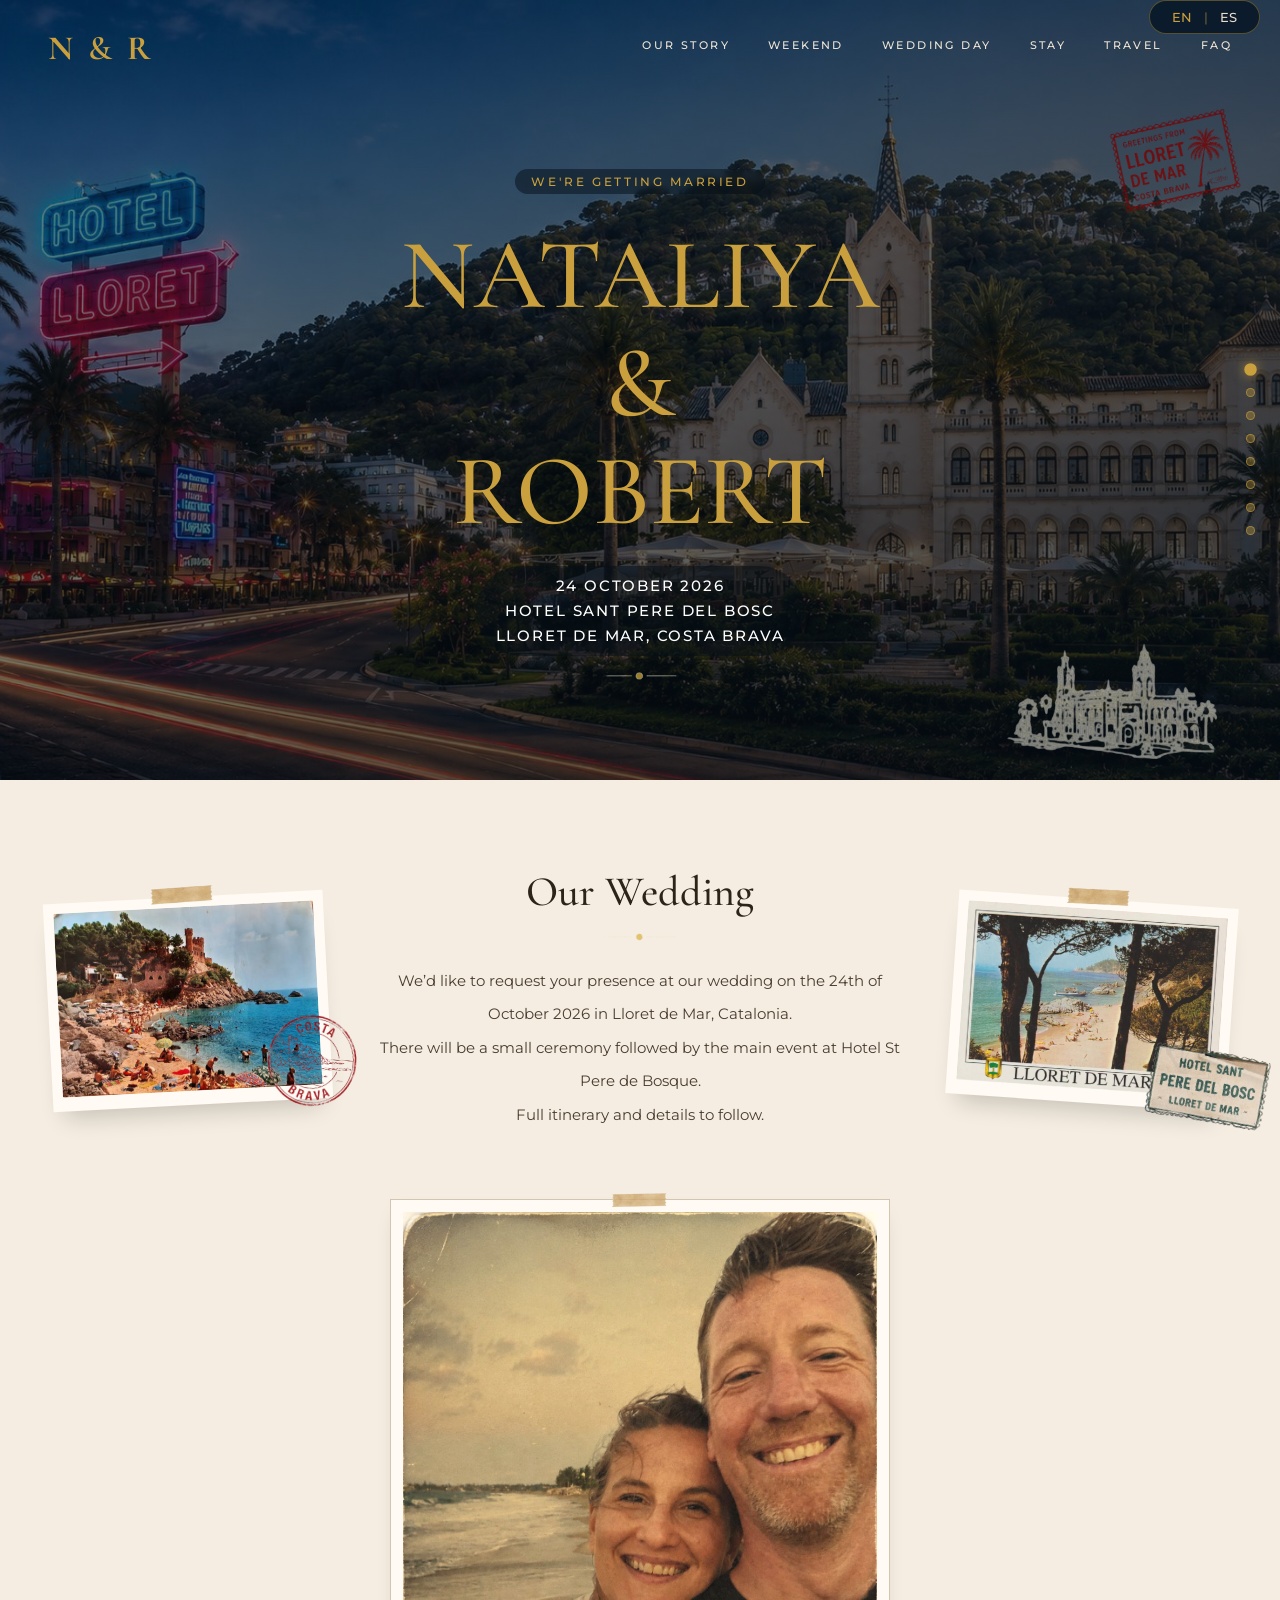
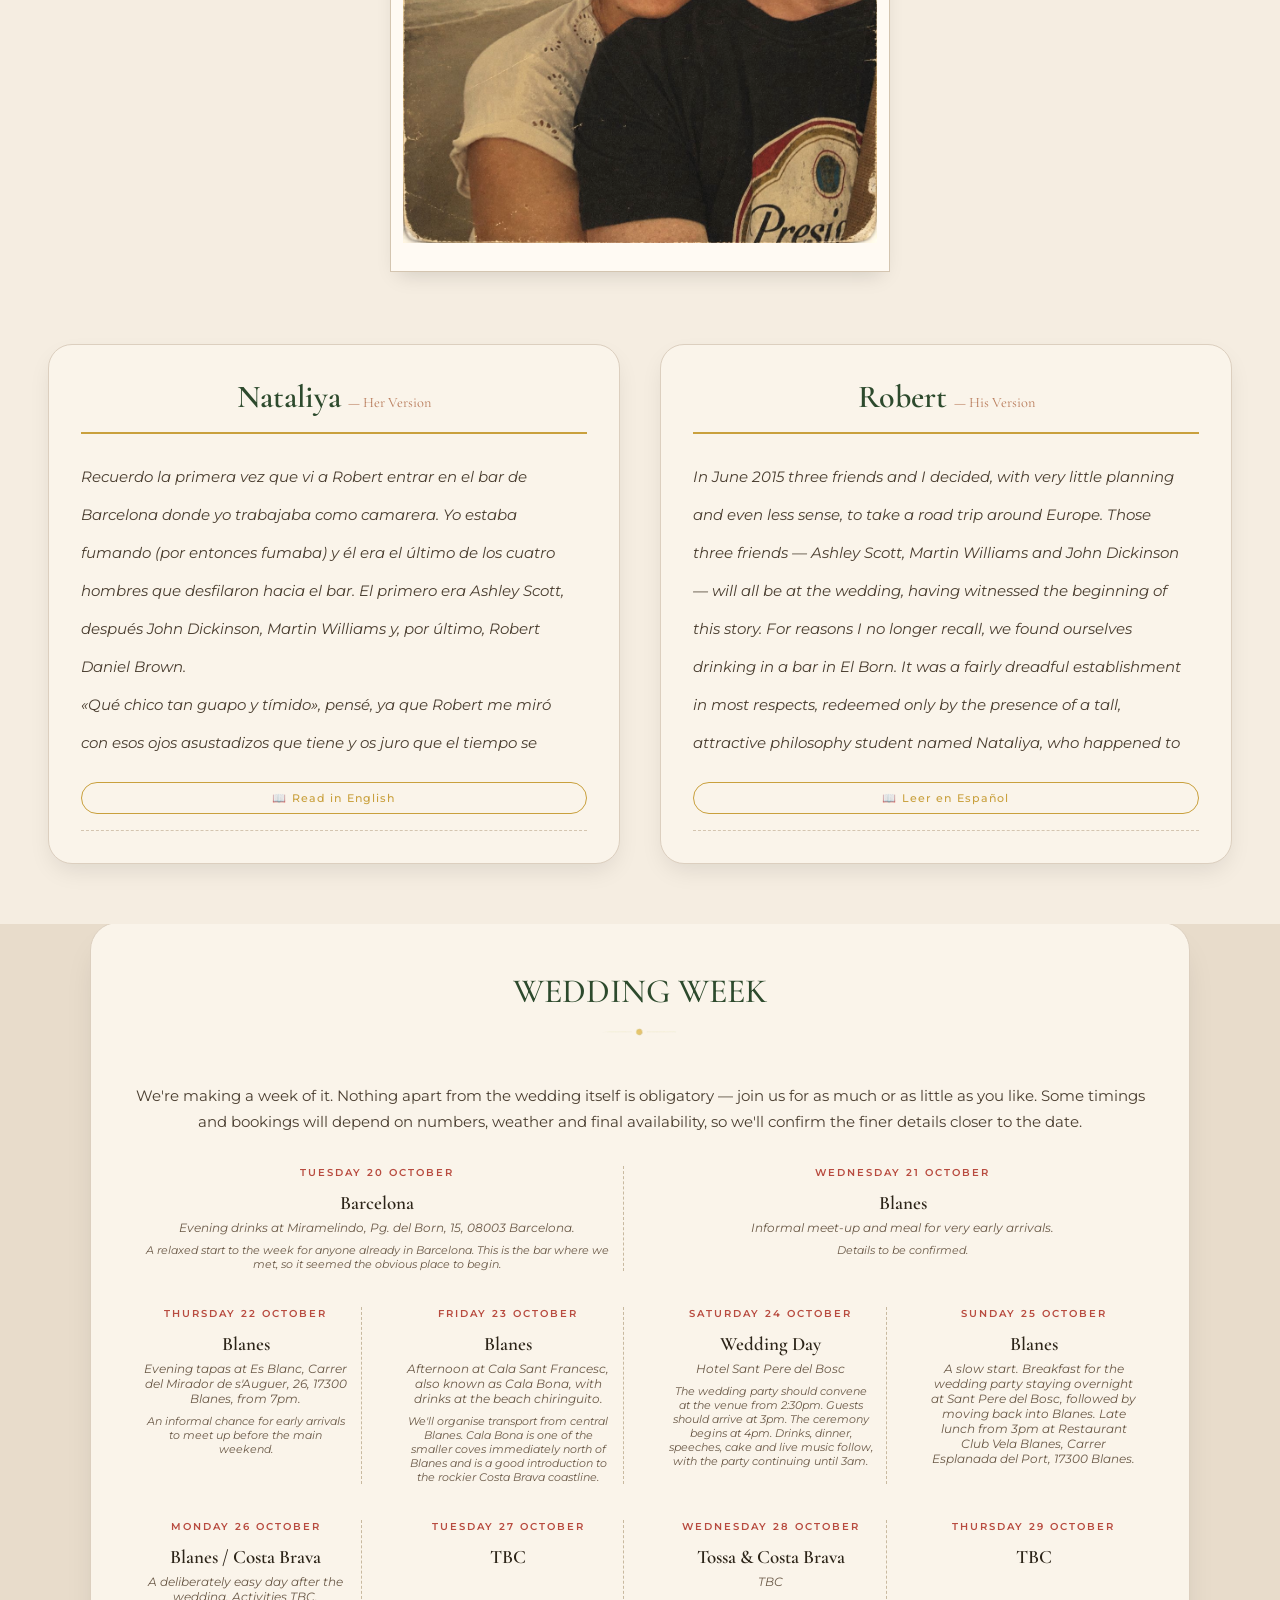
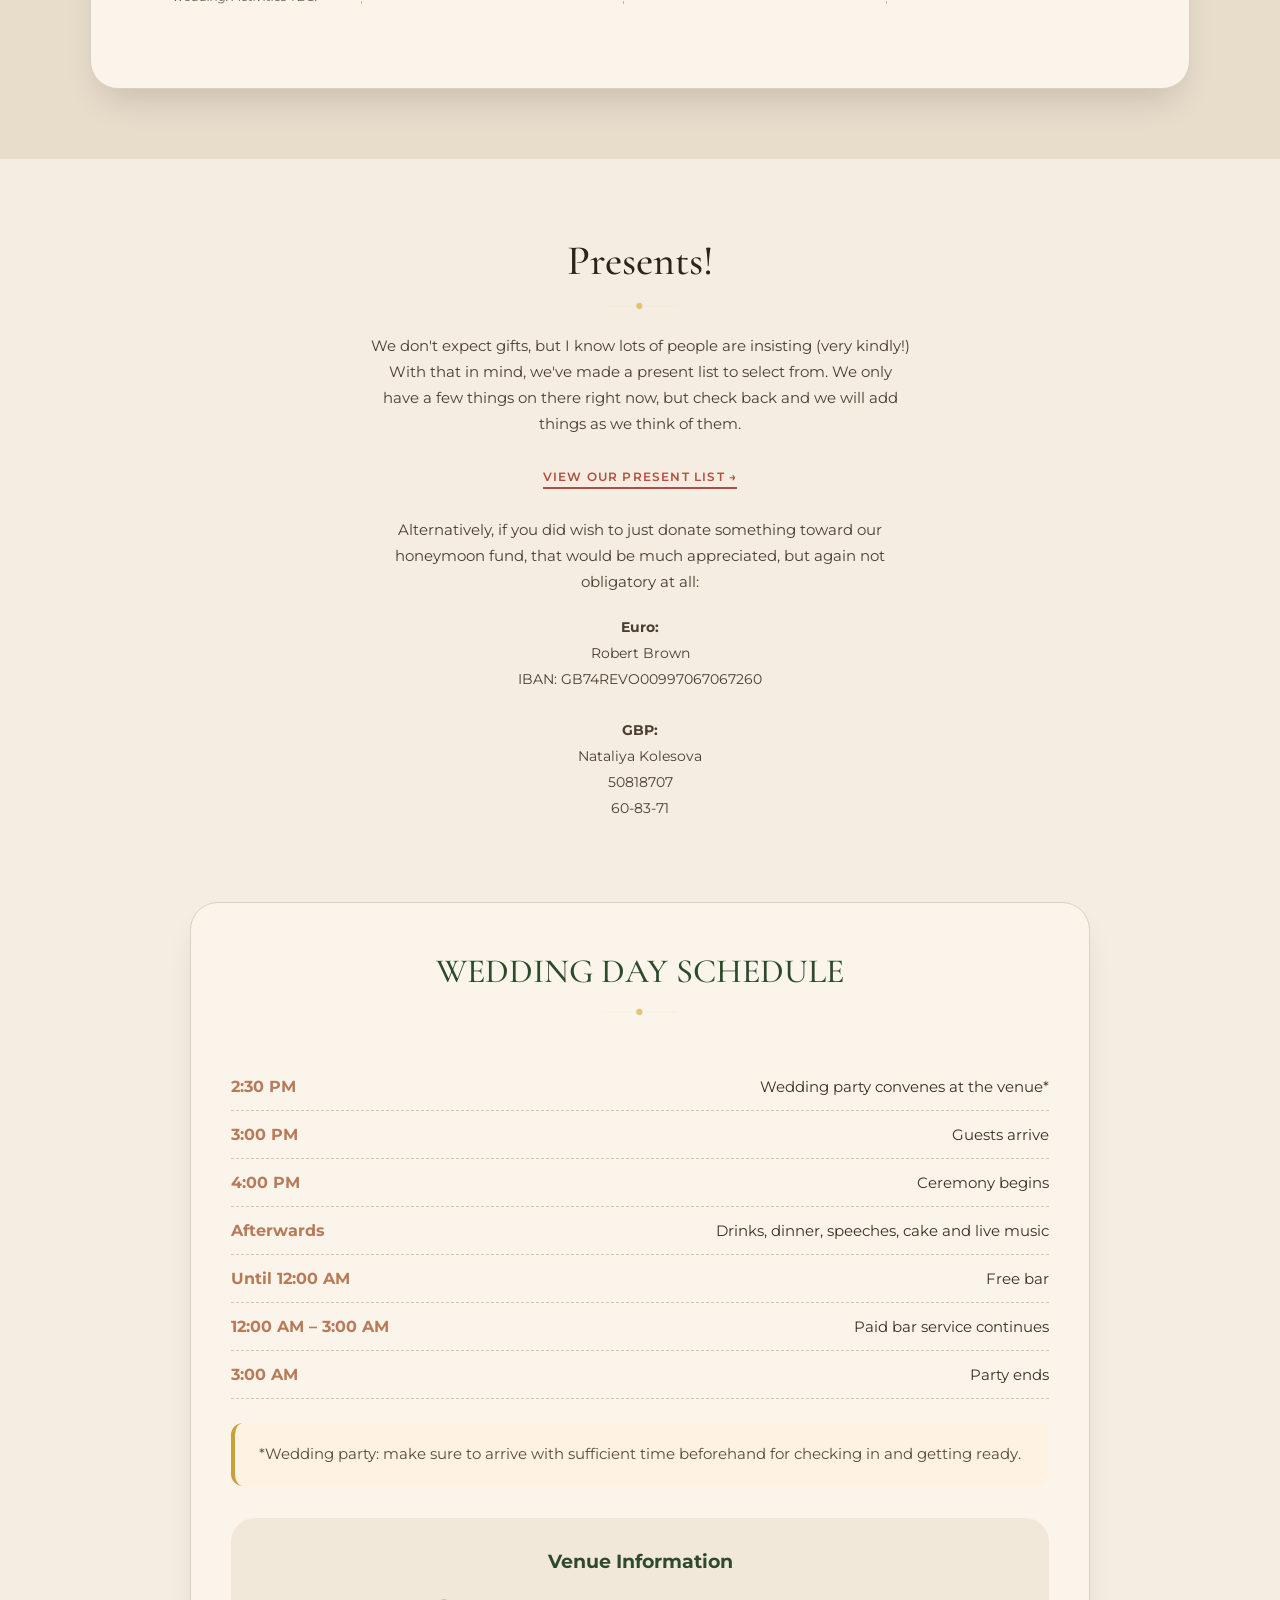
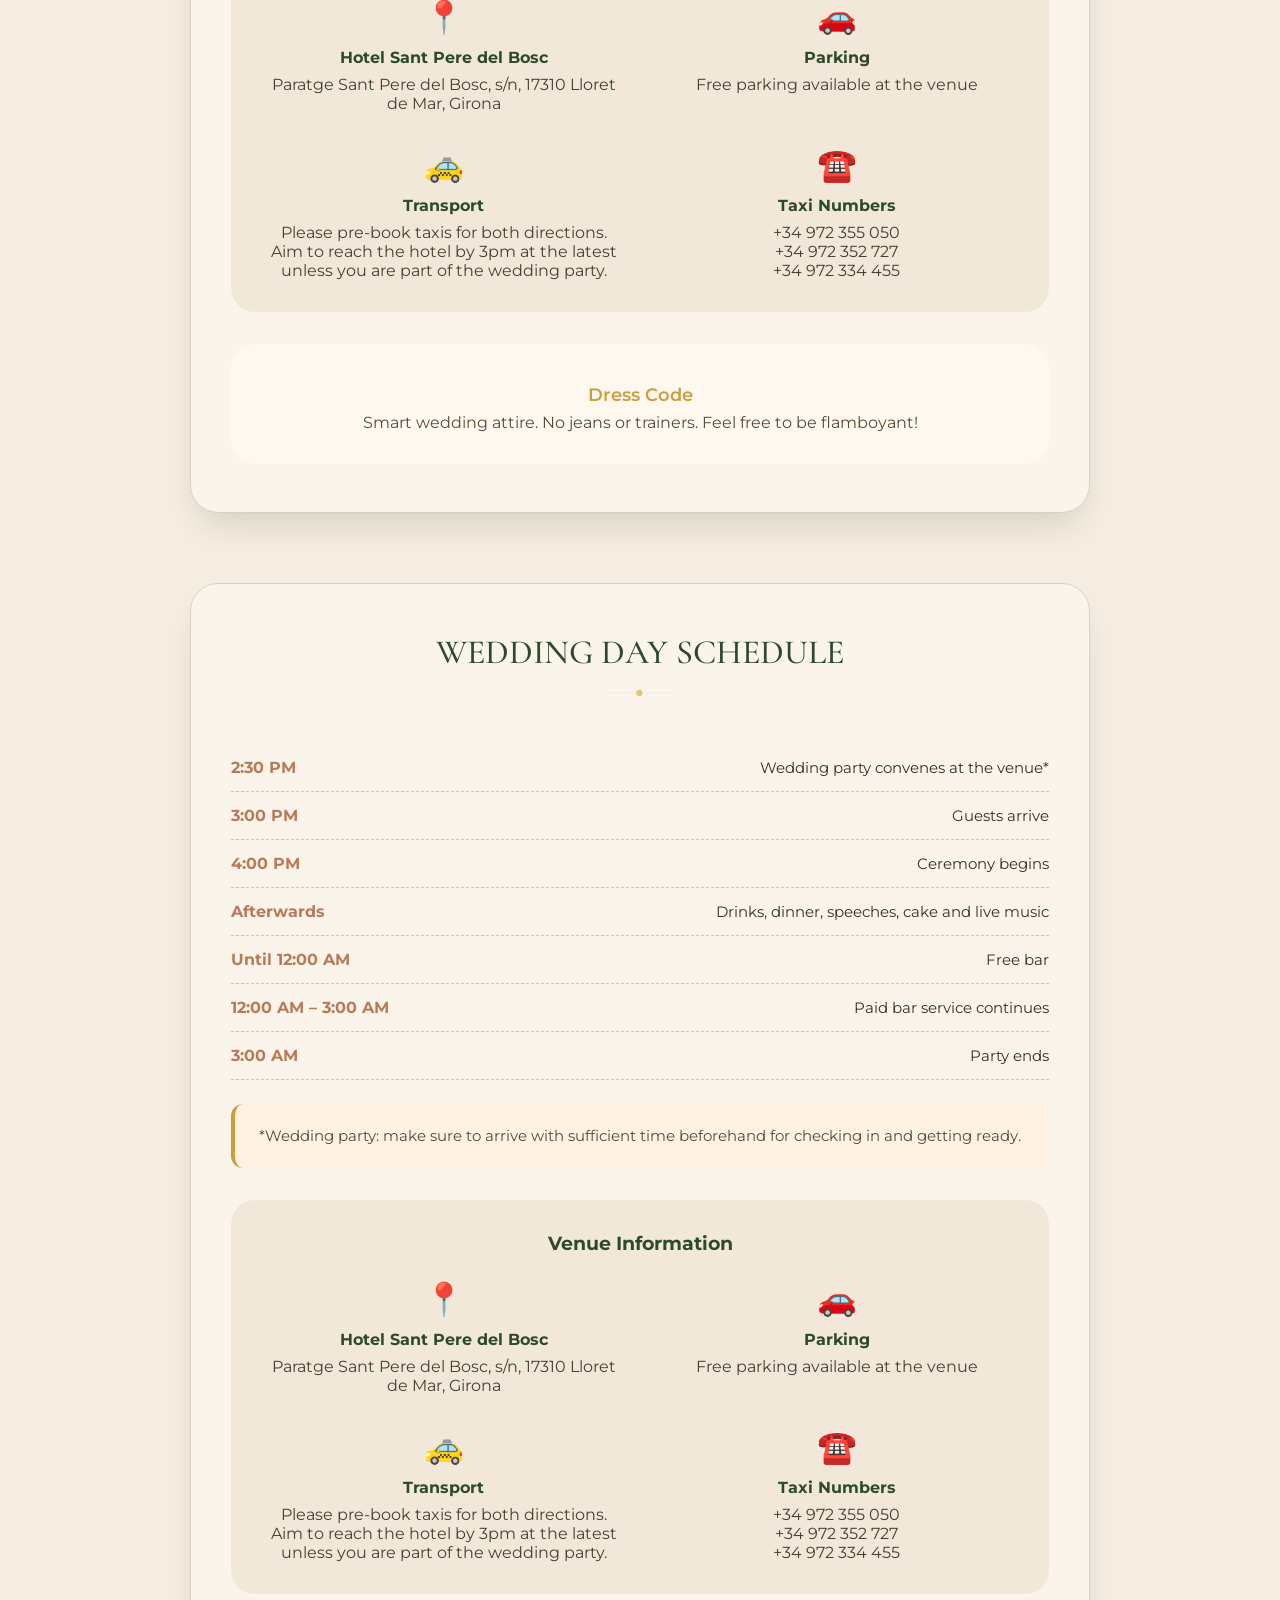
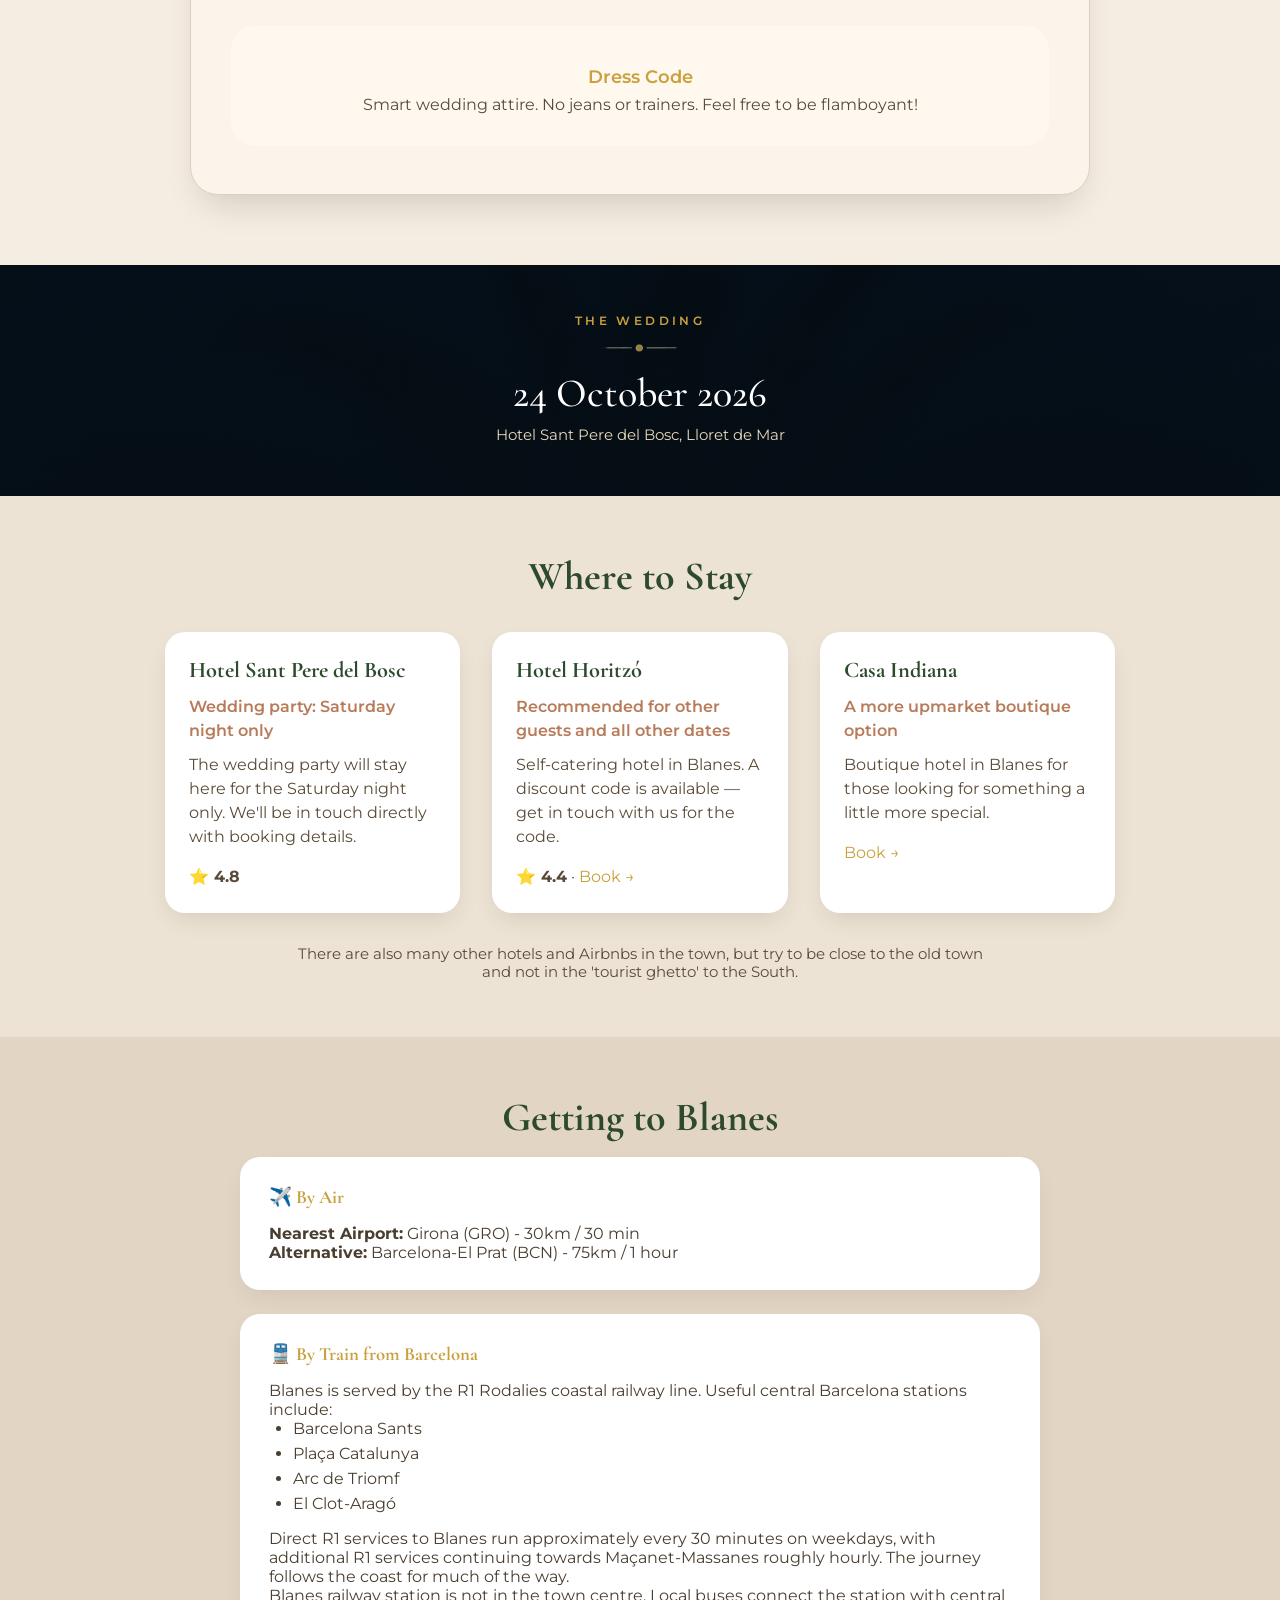
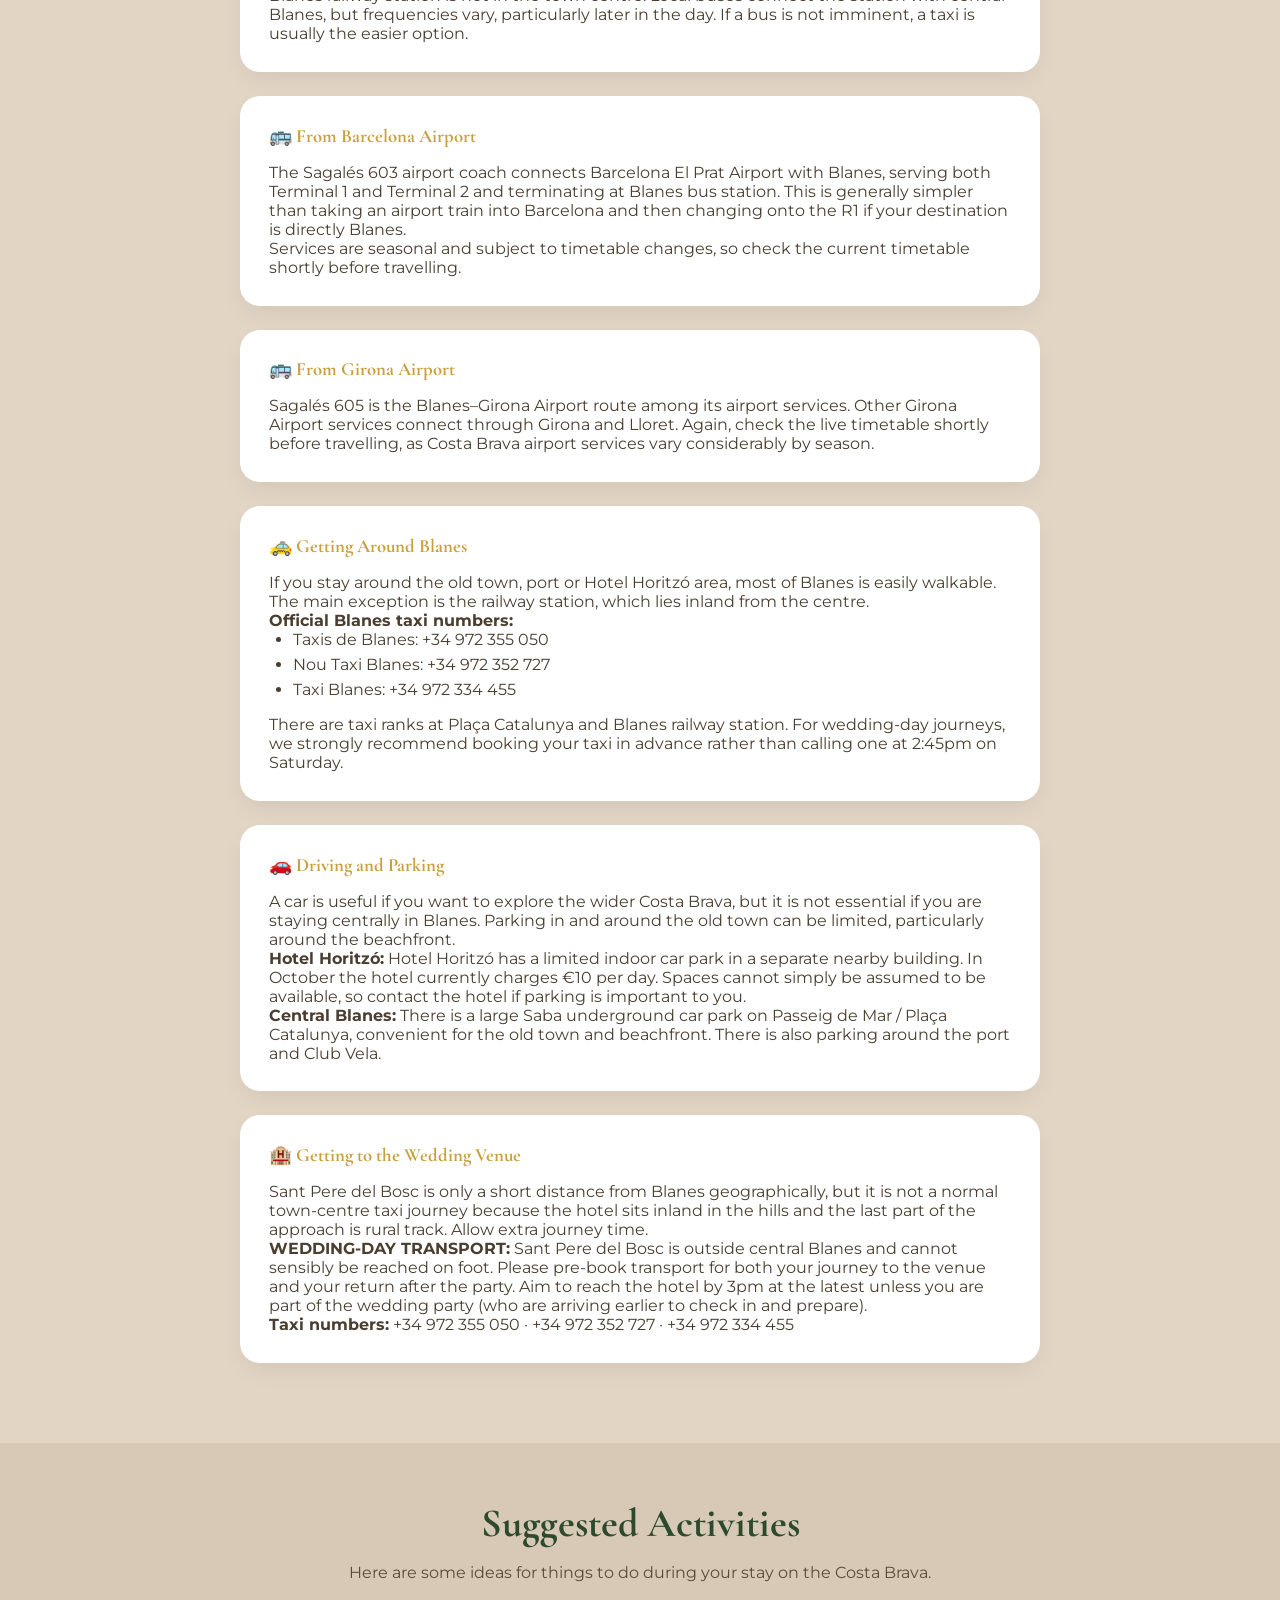
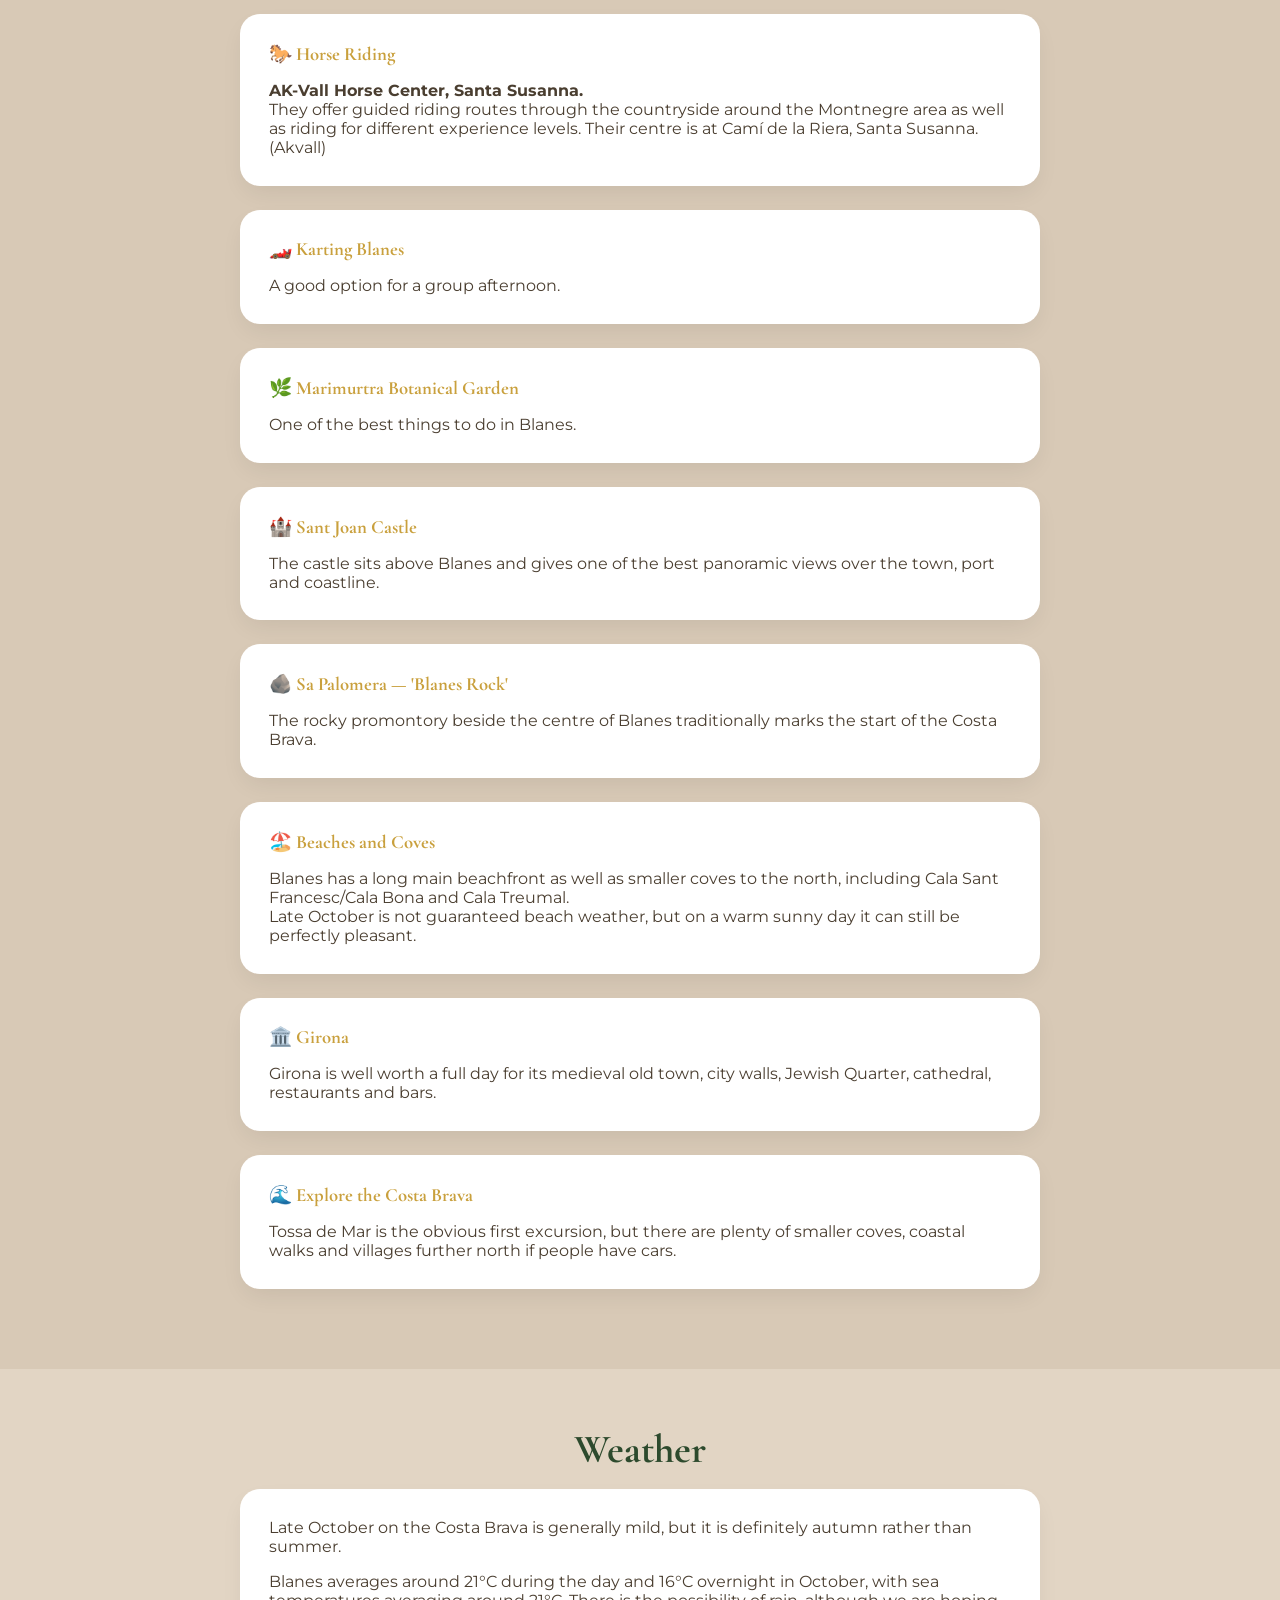
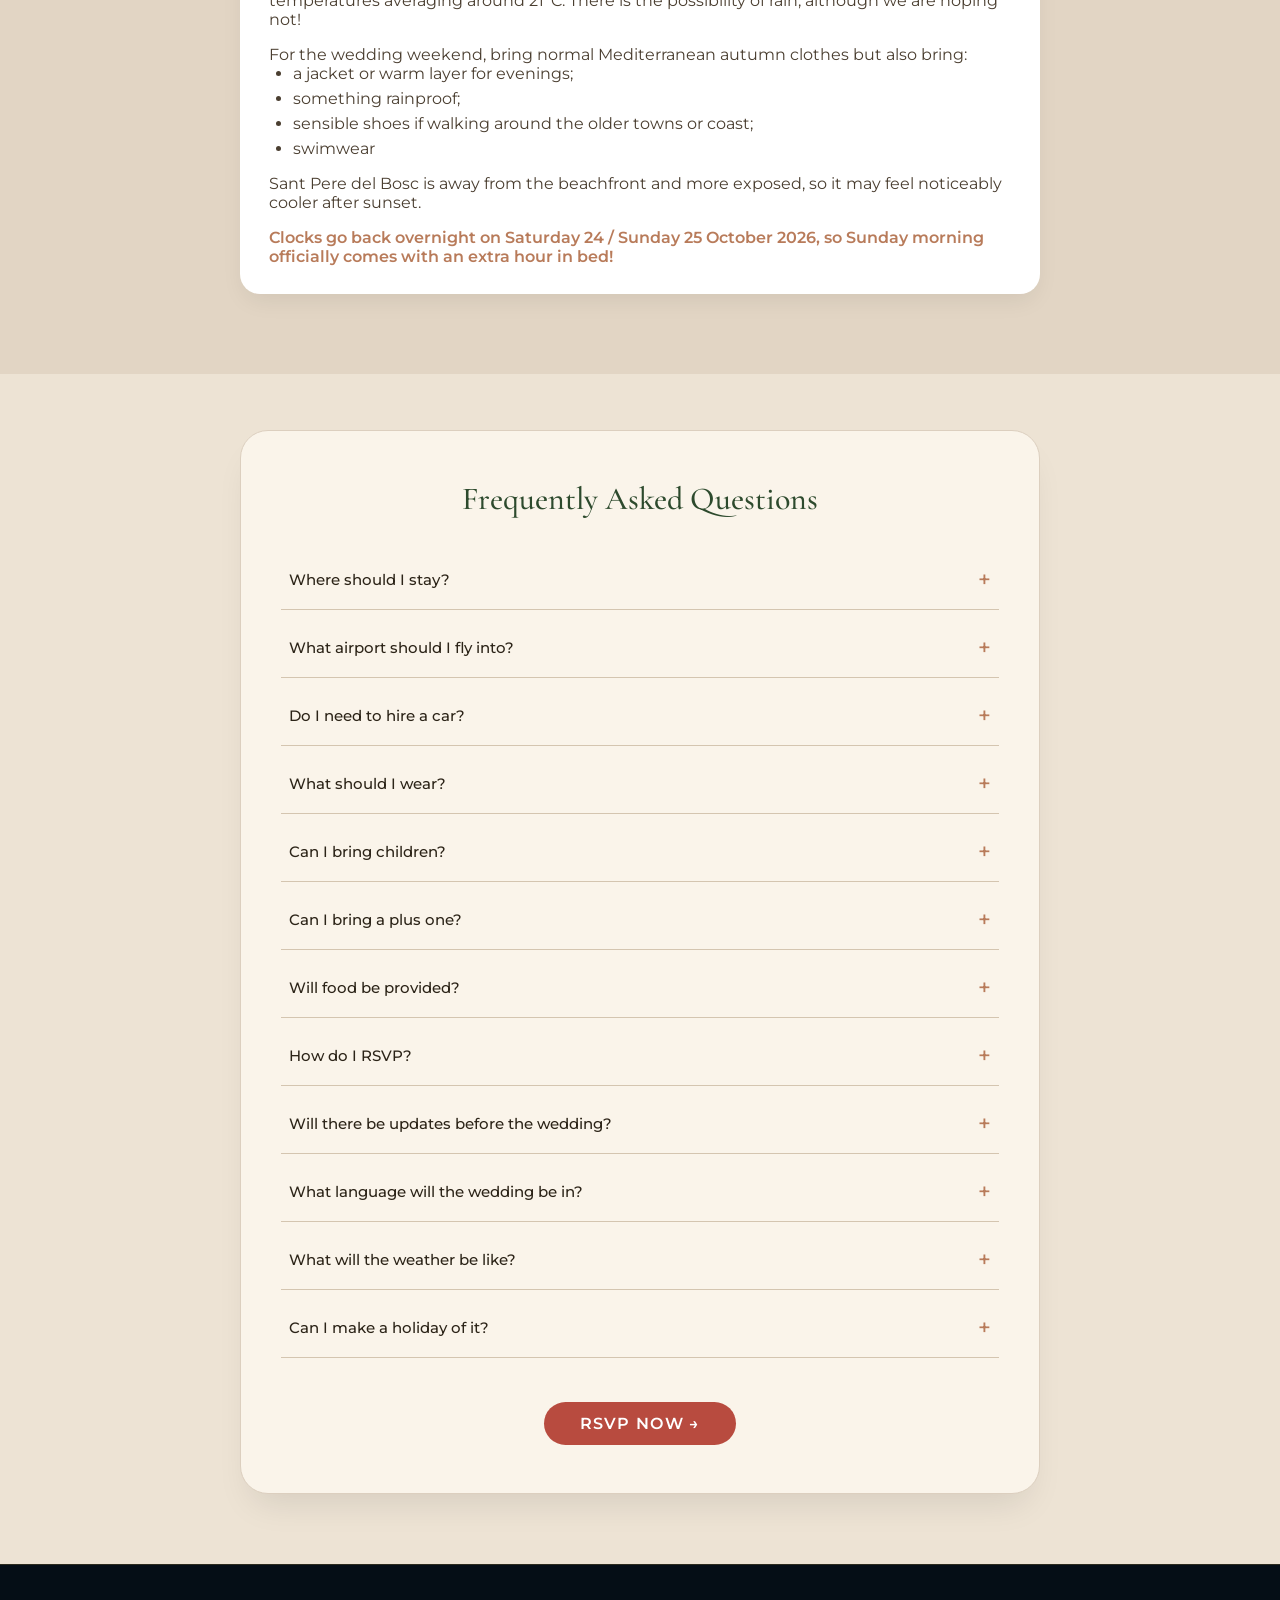
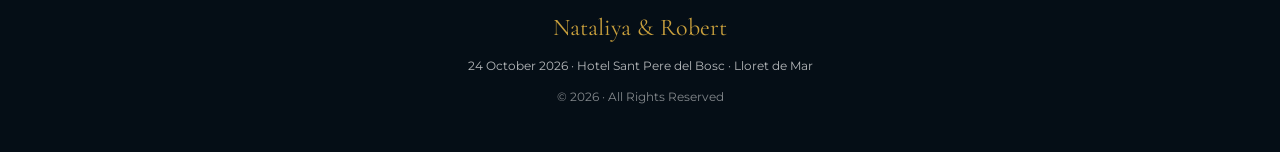
==== commit 9b149ba1: "upate.." ====
--- a/index.html
+++ b/index.html
@@ -1048,6 +1048,7 @@
       <div class="nav-dot" data-section="story"></div>
       <div class="nav-dot" data-section="schedule"></div>
       <div class="nav-dot" data-section="wedding-day"></div>
+      <div class="nav-dot" data-section="presents"></div>
       <div class="nav-dot" data-section="accommodation"></div>
       <div class="nav-dot" data-section="travel"></div>
       <div class="nav-dot" data-section="faq"></div>
@@ -1666,7 +1667,7 @@
       const overlay = document.getElementById('overlay');
       const closeBtn = document.getElementById('closeMenuBtn');
       const backBtn = document.getElementById('backToTop');
-      const sections = ['hero', 'story', 'schedule', 'wedding-day', 'accommodation', 'travel', 'activities', 'weather', 'faq'];
+      const sections = ['hero', 'story', 'schedule', 'wedding-day','presents', 'accommodation', 'travel', 'activities', 'weather', 'faq'];
       const navDots = document.querySelectorAll('.nav-dot');
       const navLinks = document.querySelectorAll('.nav a');
 
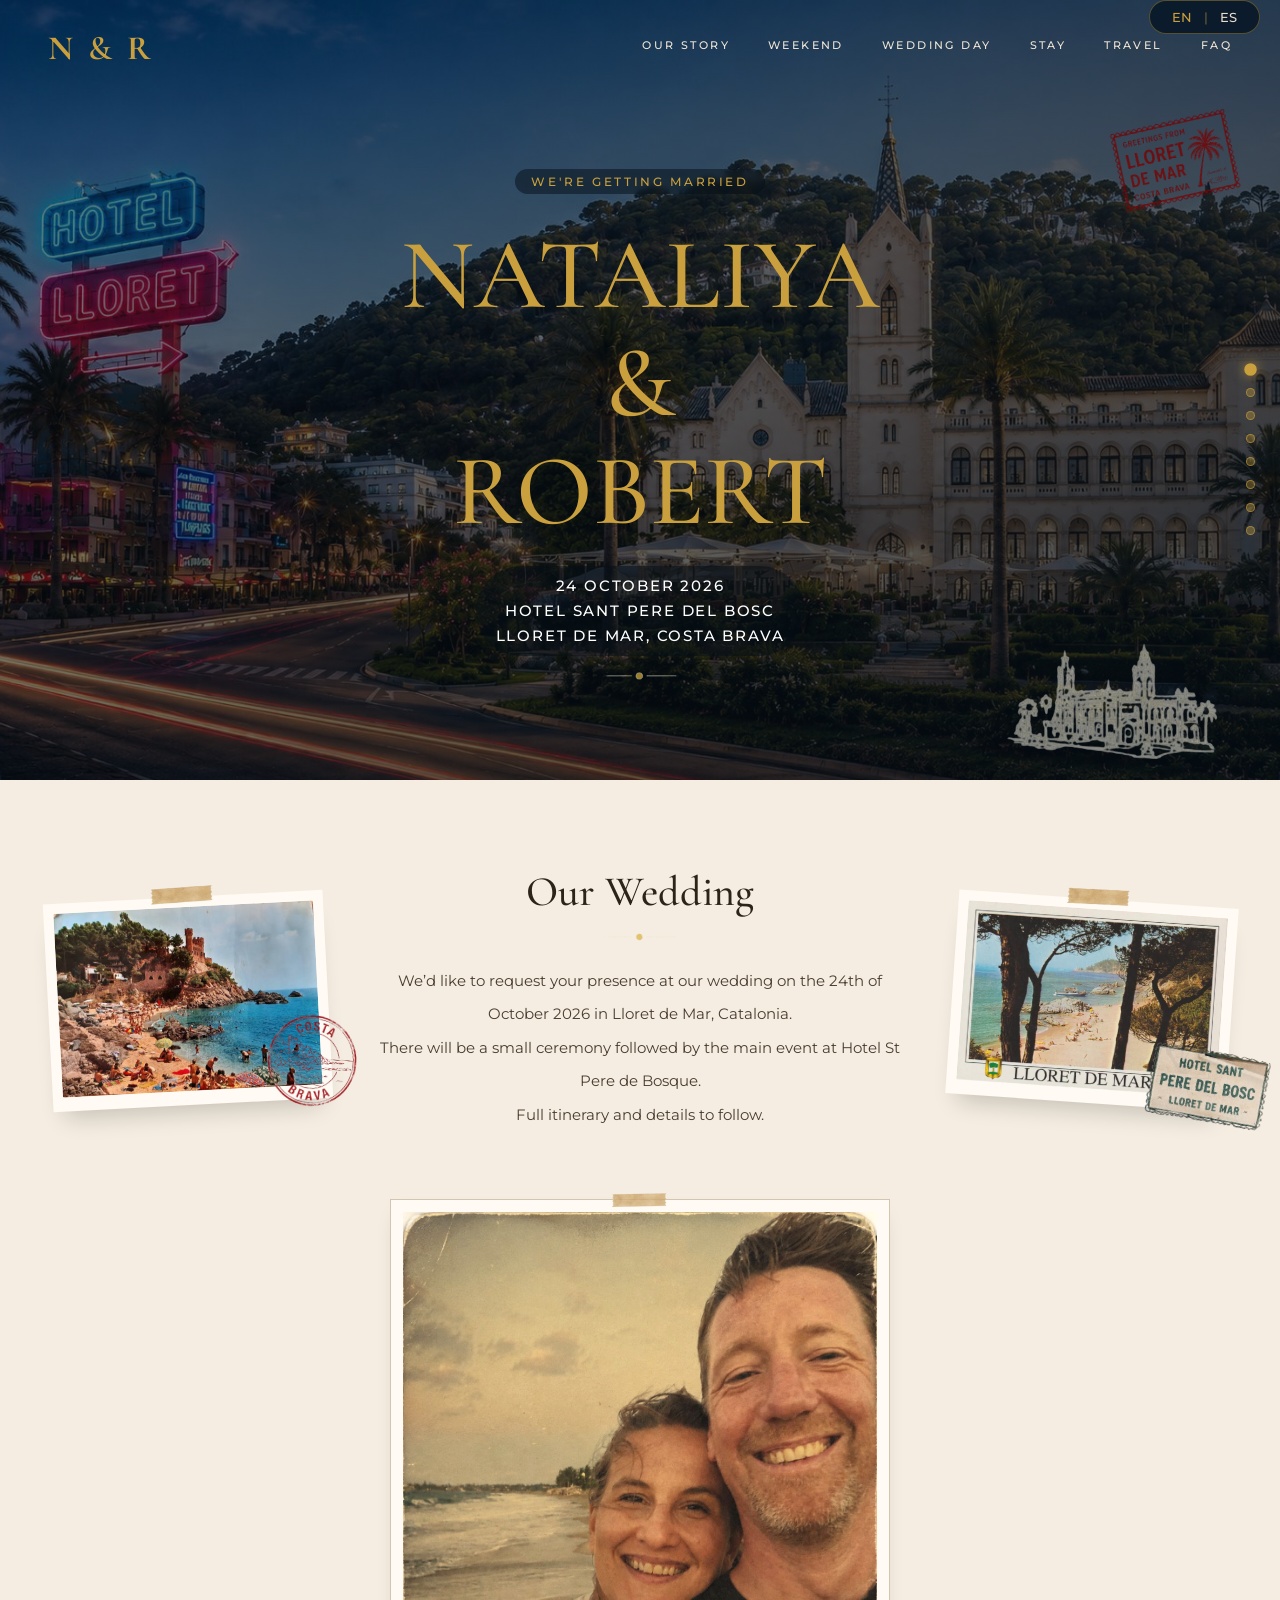
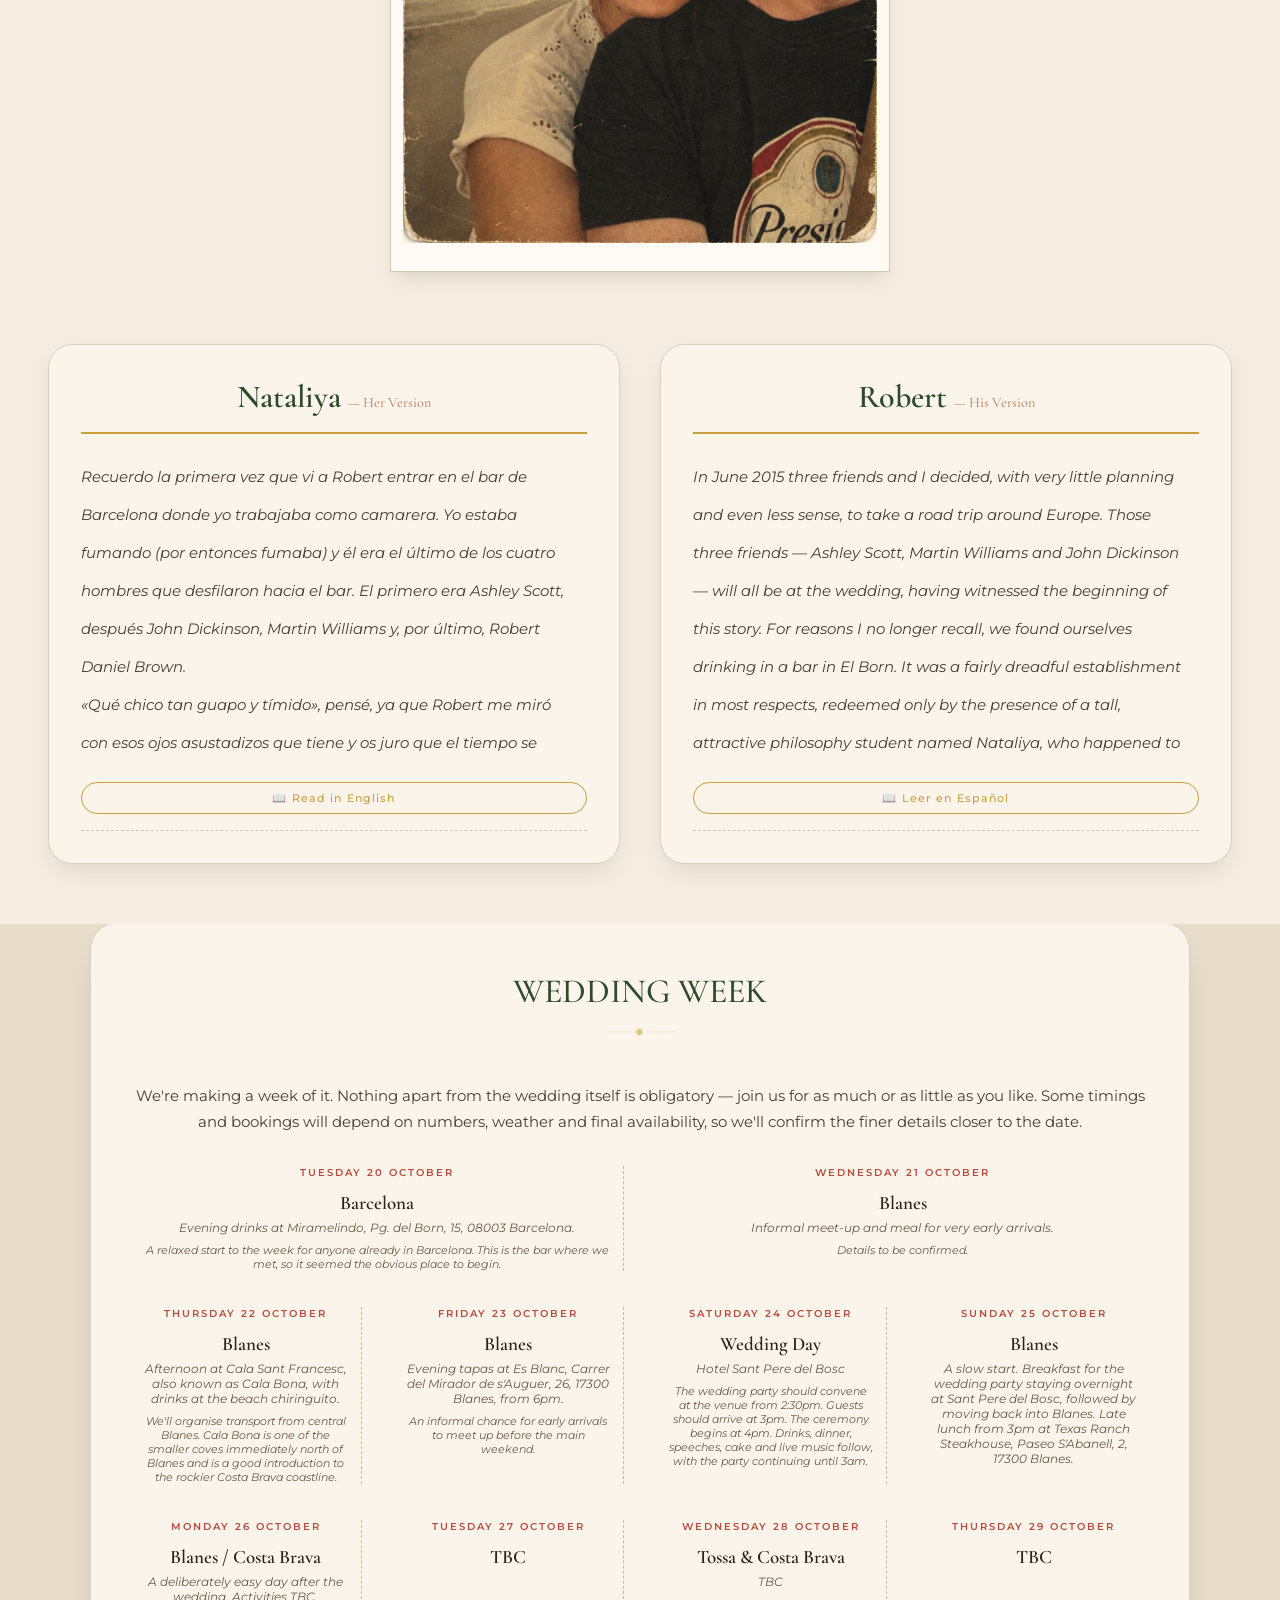
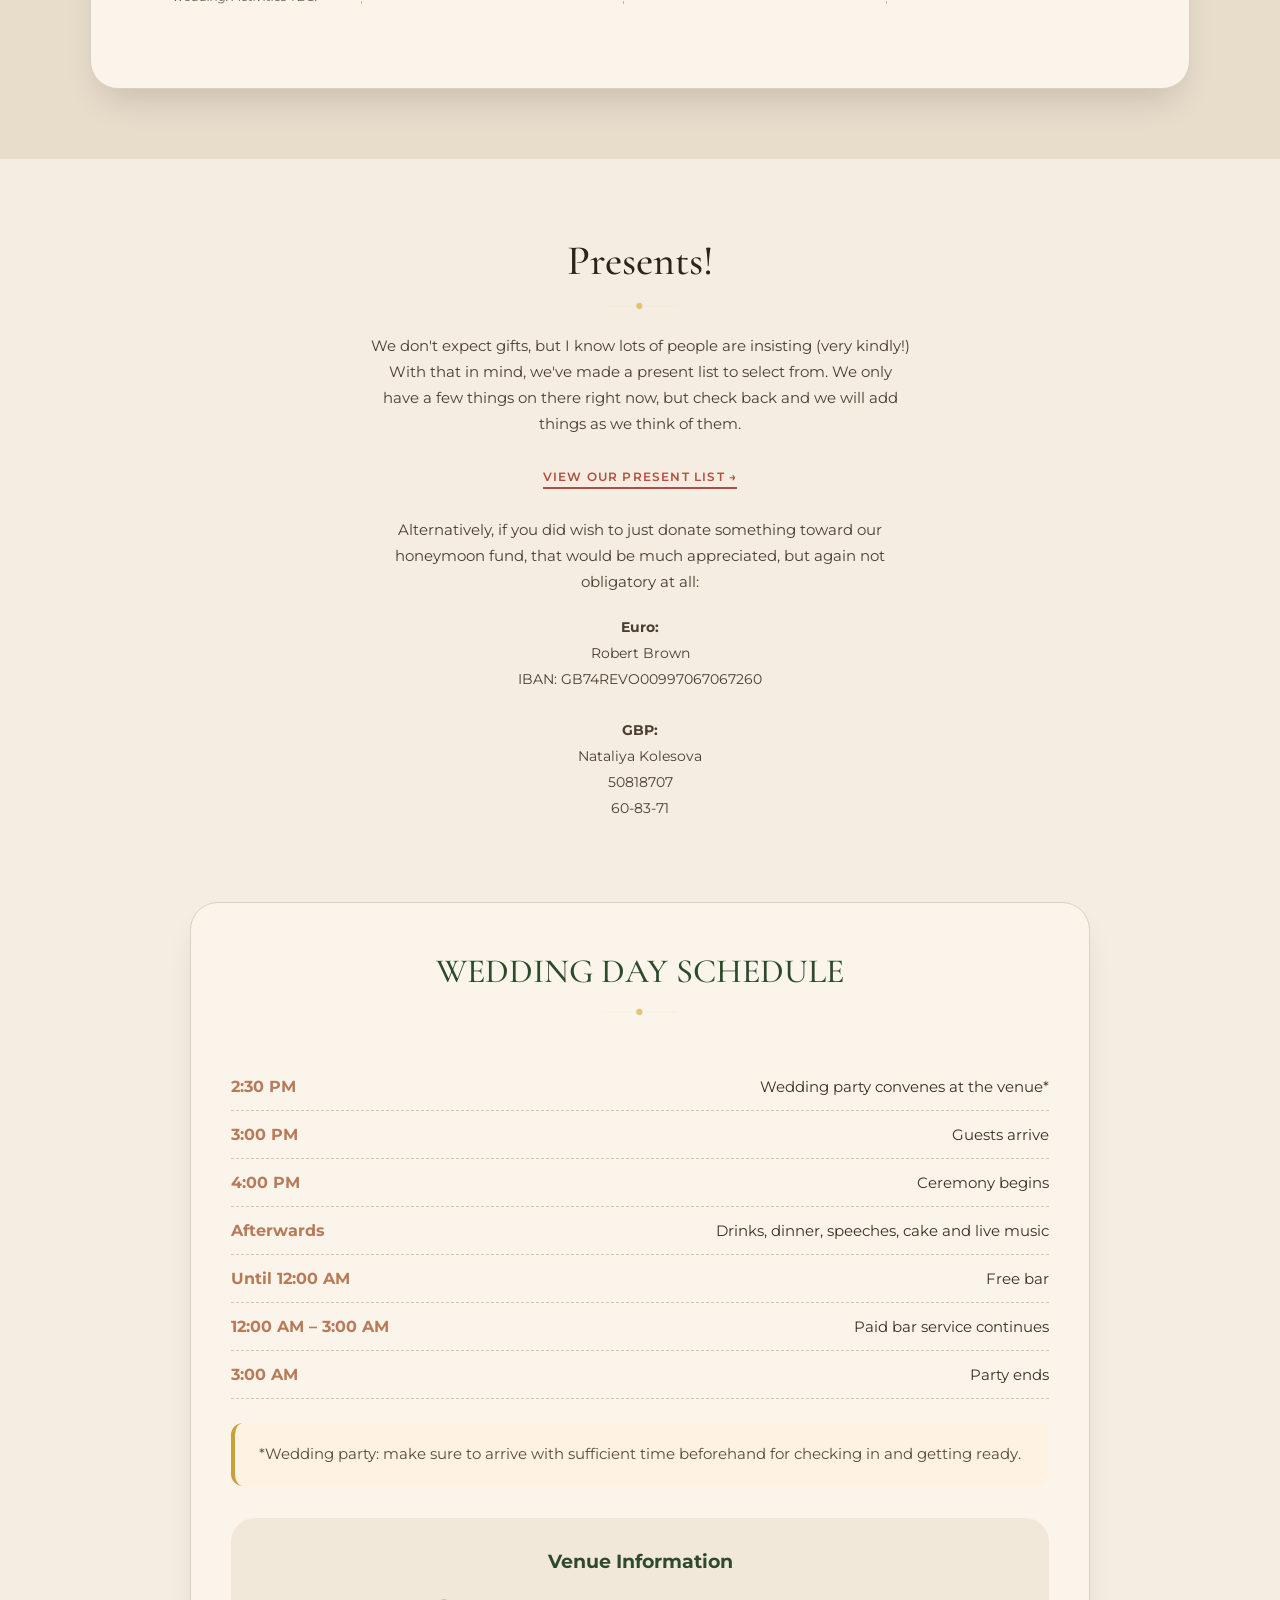
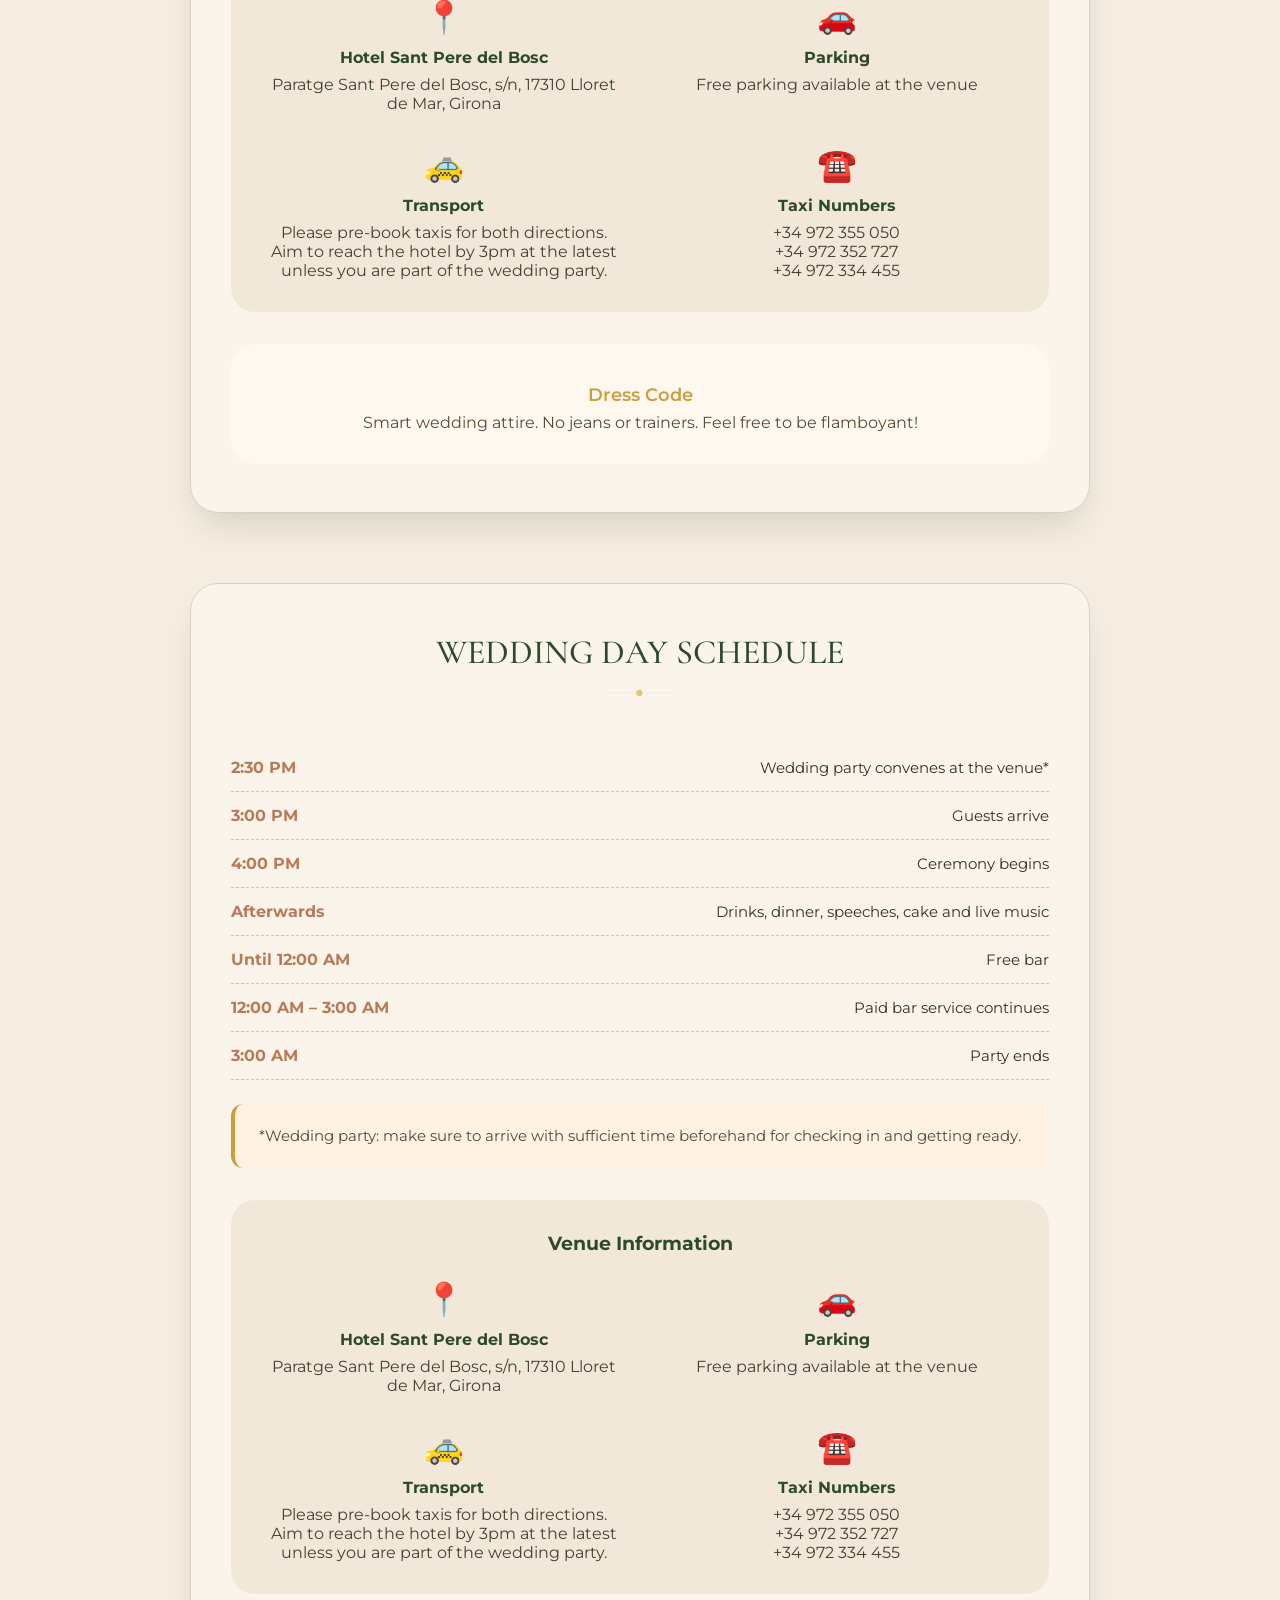
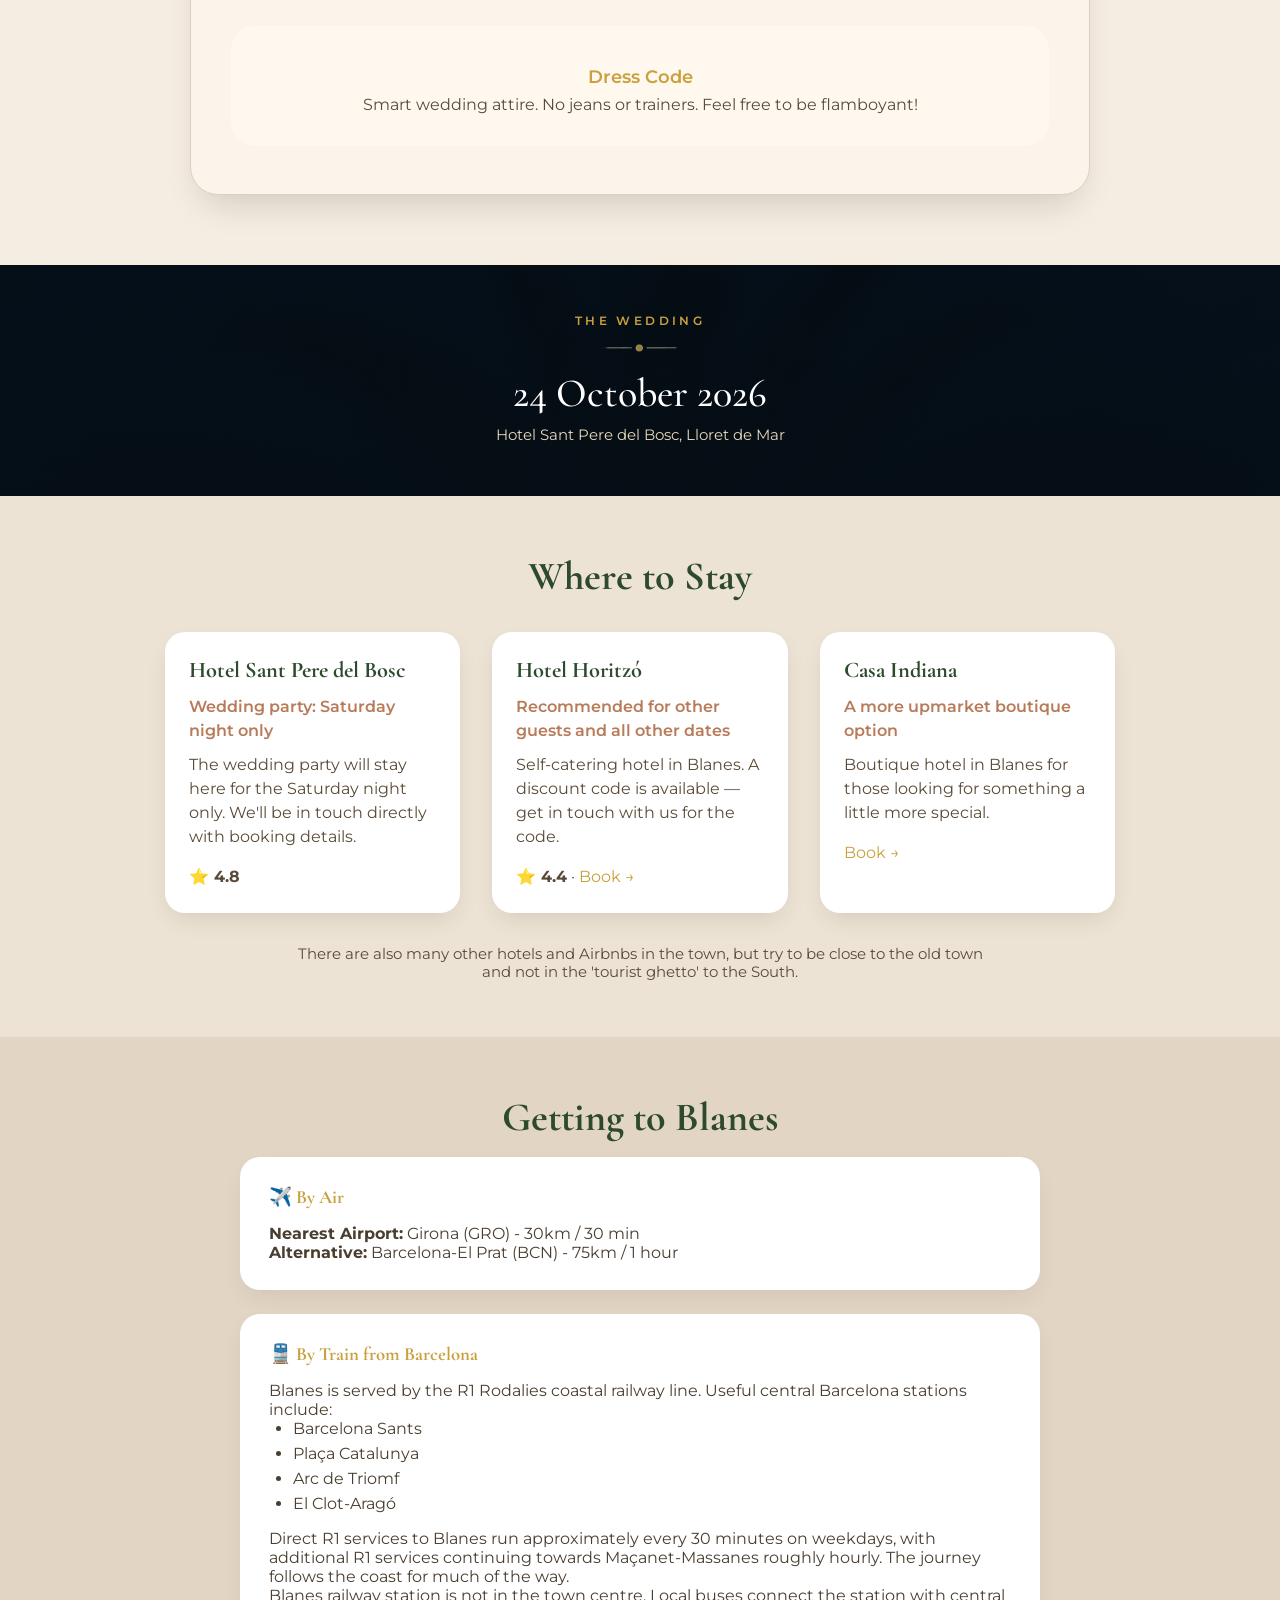
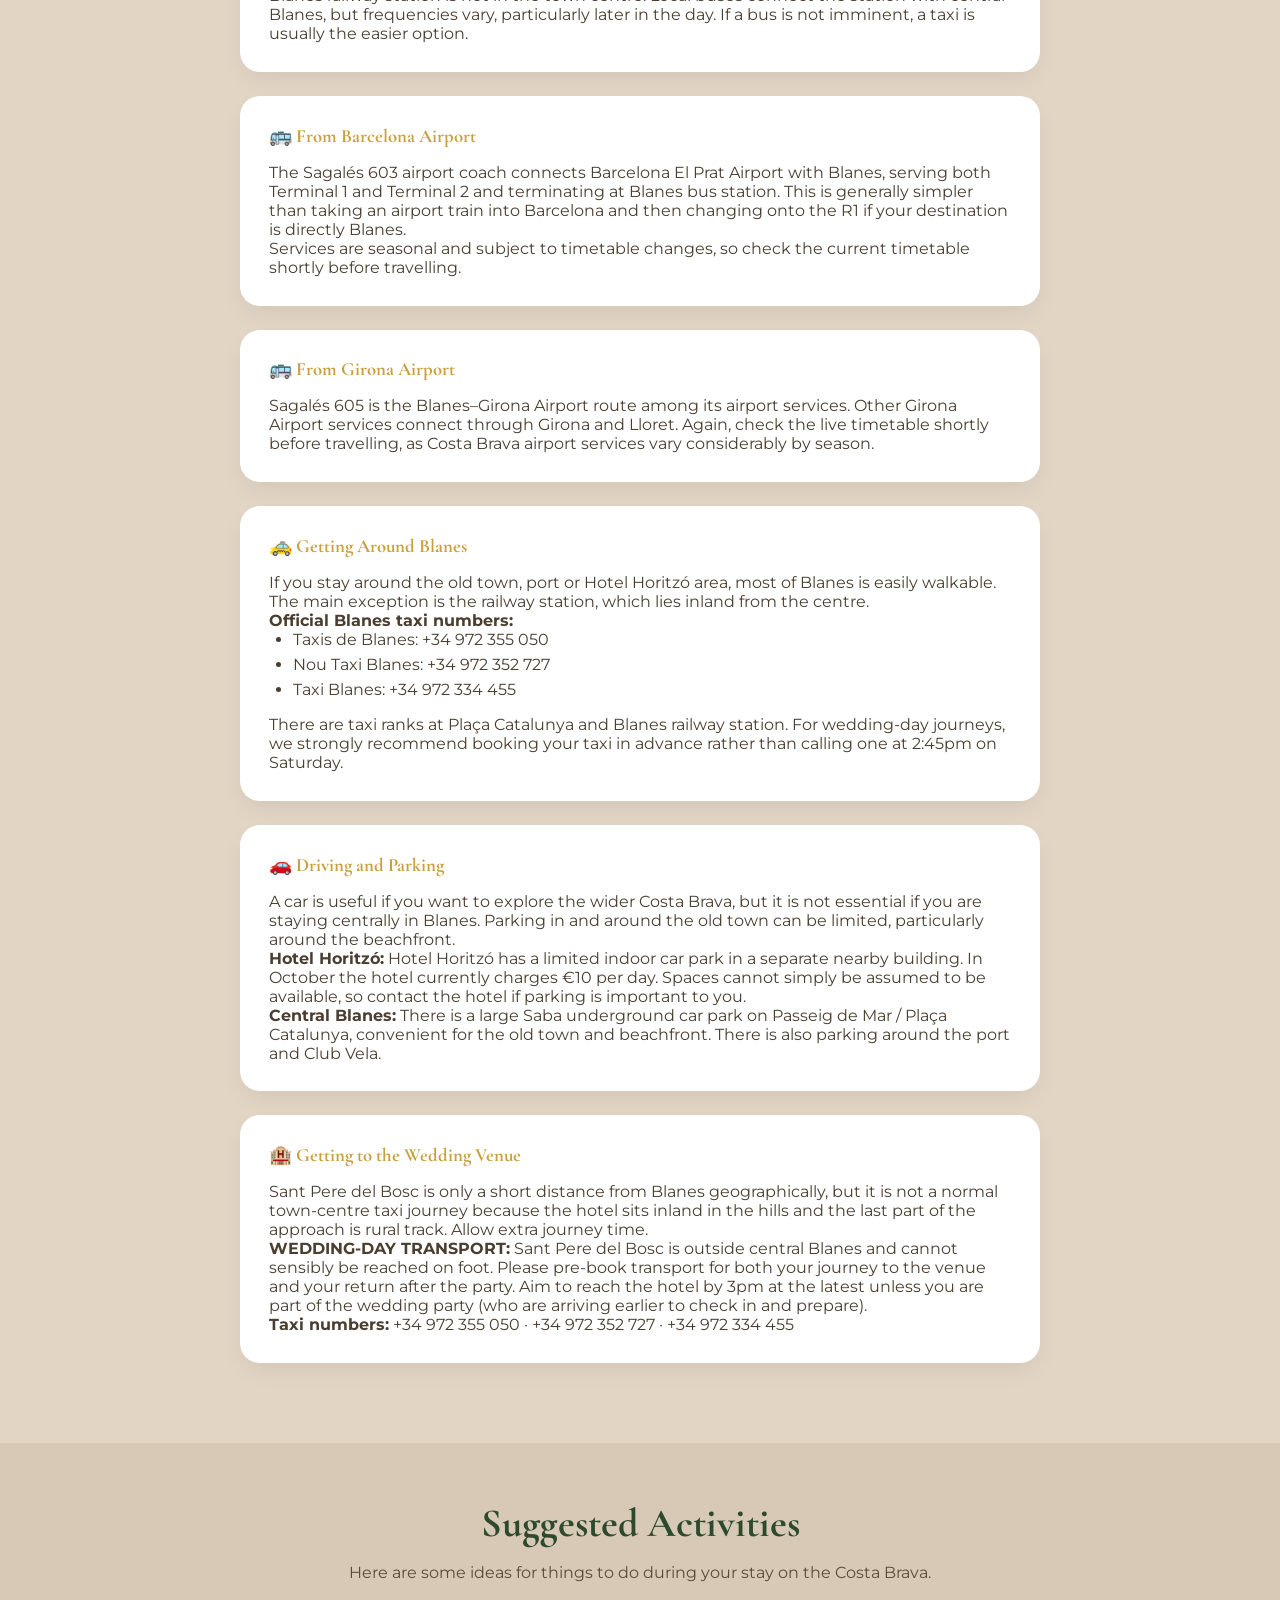
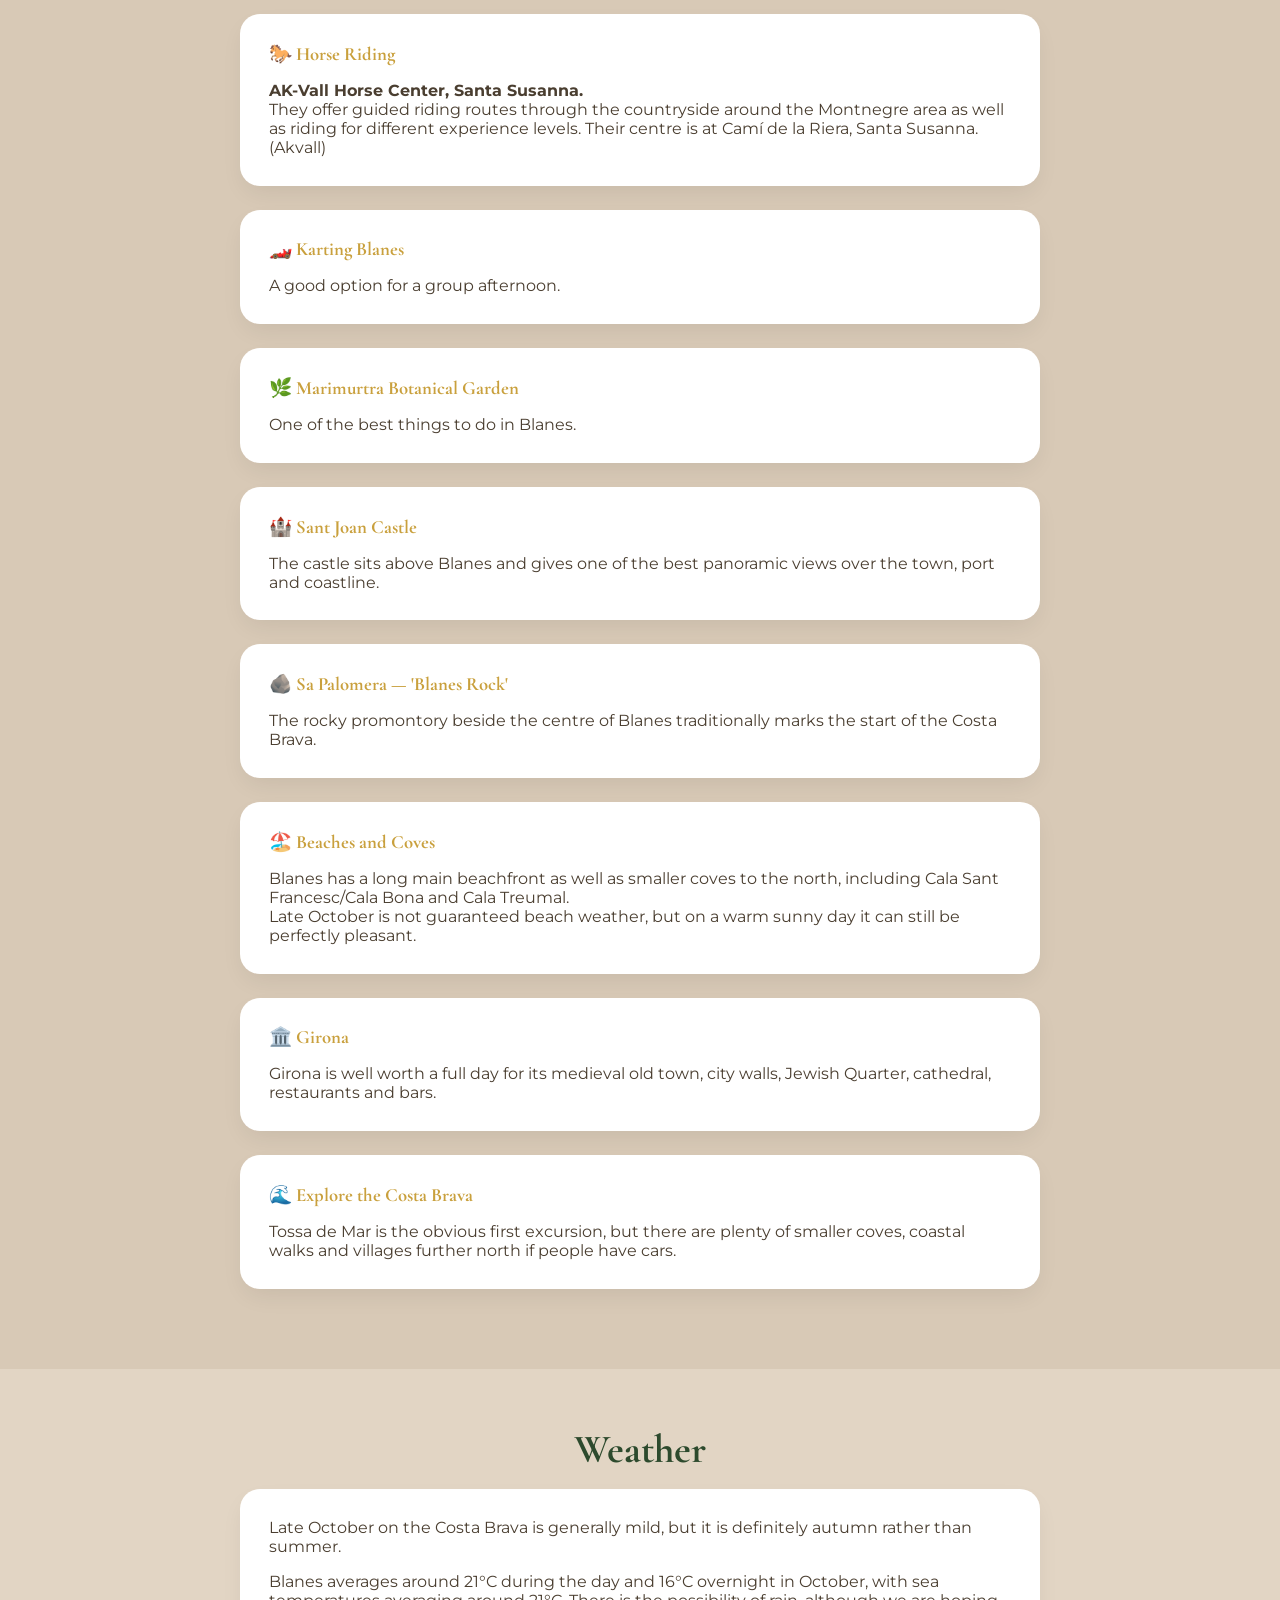
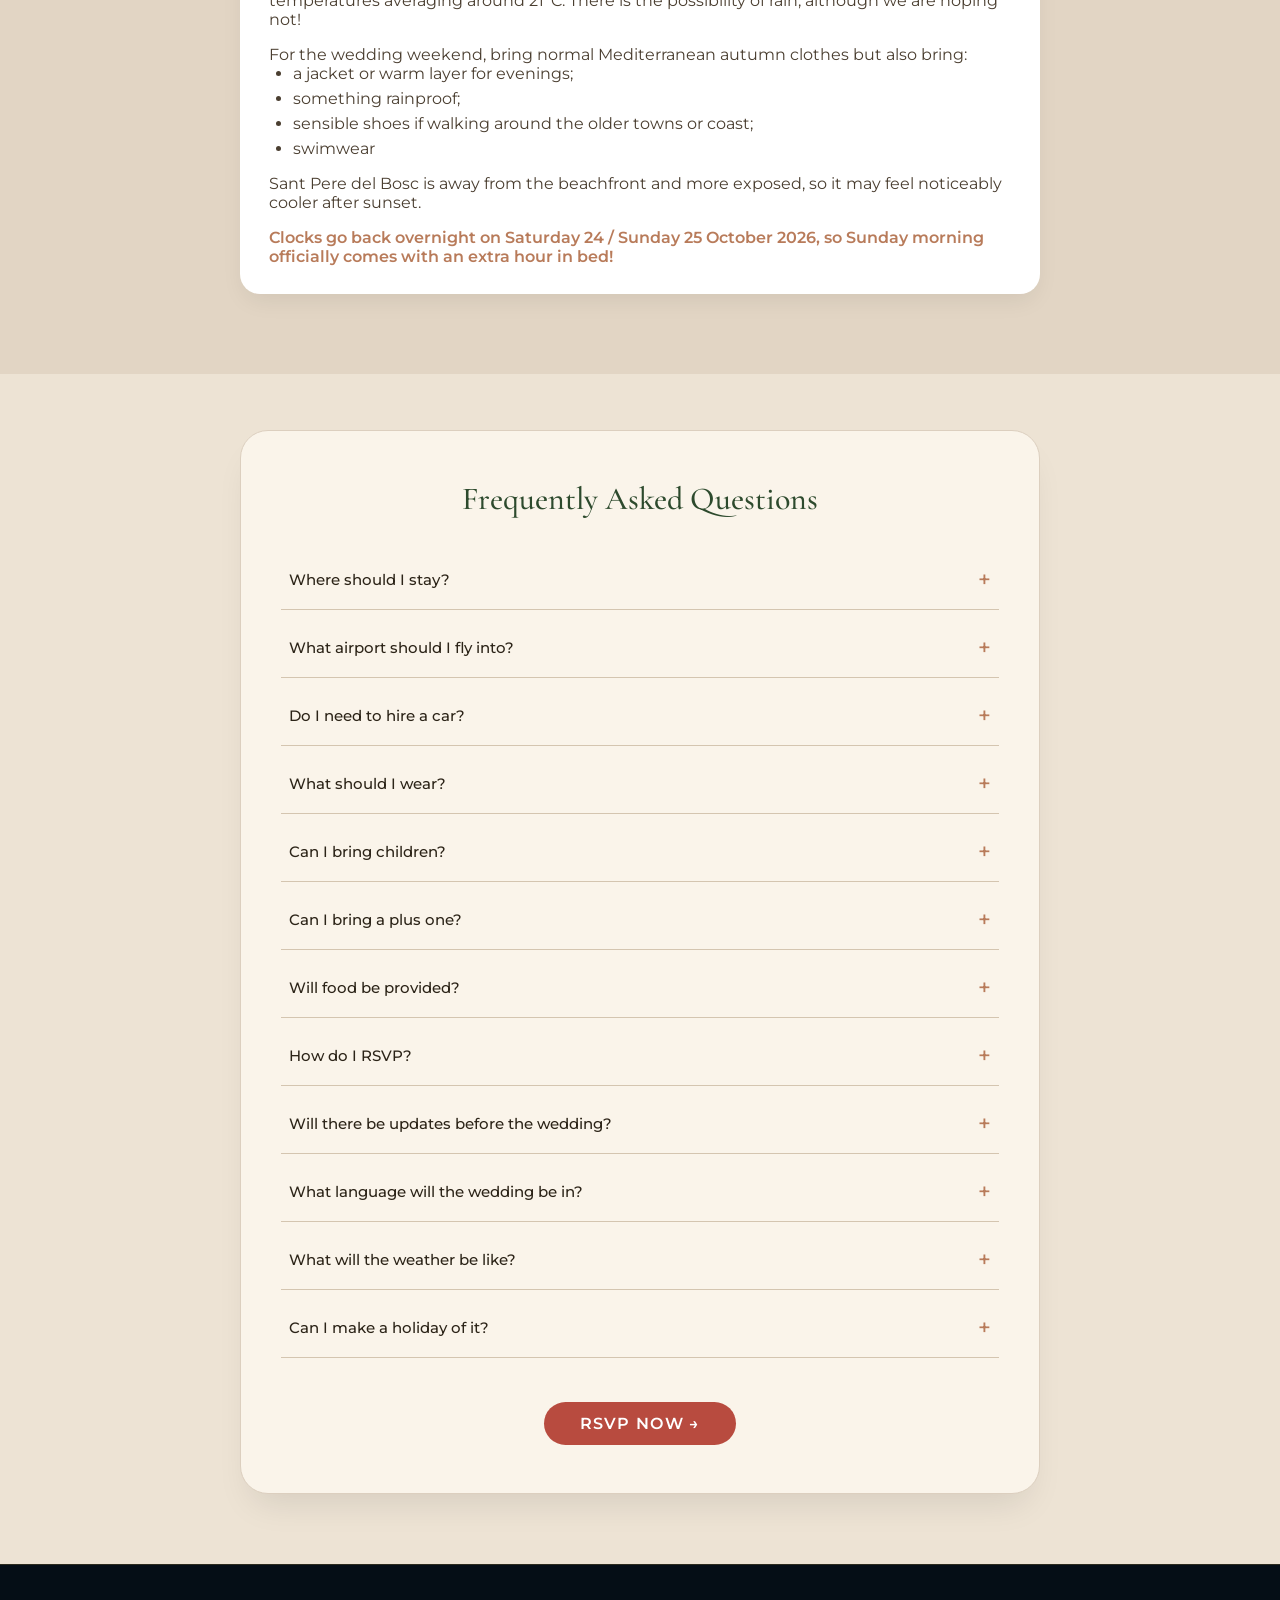
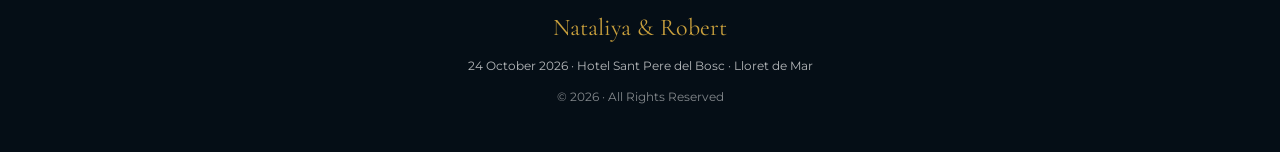
==== commit 6dd80347: "updating (ak)" ====
--- a/index.html
+++ b/index.html
@@ -1239,19 +1239,19 @@
       </div>
     </div>
 
-    <!-- Grid 2: Thursday + Friday + Saturday + Sunday -->
+  <!-- Grid 2: Thursday + Friday + Saturday + Sunday -->
     <div class="schedule-grid" style="grid-template-columns: repeat(4, 1fr); margin-top: 0;">
       <div class="event-item">
         <div class="event-day" data-en="THURSDAY 22 OCTOBER" data-es="JUEVES 22 OCTUBRE">THURSDAY 22 OCTOBER</div>
         <div class="event-name" data-en="Blanes" data-es="Blanes">Blanes</div>
-        <div class="event-place" data-en="Evening tapas at Es Blanc, Carrer del Mirador de s'Auguer, 26, 17300 Blanes, from 7pm." data-es="Tapas por la tarde en Es Blanc, Carrer del Mirador de s'Auguer, 26, 17300 Blanes, a partir de las 19h.">Evening tapas at Es Blanc, Carrer del Mirador de s'Auguer, 26, 17300 Blanes, from 7pm.</div>
-        <p style="font-size:11px; color:#6b5a48; margin-top:8px; font-style:italic;" data-en="An informal chance for early arrivals to meet up before the main weekend." data-es="Una oportunidad informal para que los que lleguen pronto se reúnan antes del fin de semana principal.">An informal chance for early arrivals to meet up before the main weekend.</p>
+        <div class="event-place" data-en="Afternoon at Cala Sant Francesc, also known as Cala Bona, with drinks at the beach chiringuito." data-es="Tarde en Cala Sant Francesc, también conocida como Cala Bona, con copas en el chiringuito de la playa.">Afternoon at Cala Sant Francesc, also known as Cala Bona, with drinks at the beach chiringuito.</div>
+        <p style="font-size:11px; color:#6b5a48; margin-top:8px; font-style:italic;" data-en="We'll organise transport from central Blanes. Cala Bona is one of the smaller coves immediately north of Blanes and is a good introduction to the rockier Costa Brava coastline." data-es="Organizaremos transporte desde el centro de Blanes. Cala Bona es una de las calas más pequeñas inmediatamente al norte de Blanes y es una buena introducción a la costa más rocosa de la Costa Brava.">We'll organise transport from central Blanes. Cala Bona is one of the smaller coves immediately north of Blanes and is a good introduction to the rockier Costa Brava coastline.</p>
       </div>
       <div class="event-item">
         <div class="event-day" data-en="FRIDAY 23 OCTOBER" data-es="VIERNES 23 OCTUBRE">FRIDAY 23 OCTOBER</div>
         <div class="event-name" data-en="Blanes" data-es="Blanes">Blanes</div>
-        <div class="event-place" data-en="Afternoon at Cala Sant Francesc, also known as Cala Bona, with drinks at the beach chiringuito." data-es="Tarde en Cala Sant Francesc, también conocida como Cala Bona, con copas en el chiringuito de la playa.">Afternoon at Cala Sant Francesc, also known as Cala Bona, with drinks at the beach chiringuito.</div>
-        <p style="font-size:11px; color:#6b5a48; margin-top:8px; font-style:italic;" data-en="We'll organise transport from central Blanes. Cala Bona is one of the smaller coves immediately north of Blanes and is a good introduction to the rockier Costa Brava coastline." data-es="Organizaremos transporte desde el centro de Blanes. Cala Bona es una de las calas más pequeñas inmediatamente al norte de Blanes y es una buena introducción a la costa más rocosa de la Costa Brava.">We'll organise transport from central Blanes. Cala Bona is one of the smaller coves immediately north of Blanes and is a good introduction to the rockier Costa Brava coastline.</p>
+        <div class="event-place" data-en="Evening tapas at Es Blanc, Carrer del Mirador de s'Auguer, 26, 17300 Blanes, from 6pm." data-es="Tapas por la tarde en Es Blanc, Carrer del Mirador de s'Auguer, 26, 17300 Blanes, a partir de las 18h.">Evening tapas at Es Blanc, Carrer del Mirador de s'Auguer, 26, 17300 Blanes, from 6pm.</div>
+        <p style="font-size:11px; color:#6b5a48; margin-top:8px; font-style:italic;" data-en="An informal chance for early arrivals to meet up before the main weekend." data-es="Una oportunidad informal para que los que lleguen pronto se reúnan antes del fin de semana principal.">An informal chance for early arrivals to meet up before the main weekend.</p>
       </div>
       <div class="event-item">
         <div class="event-day" data-en="SATURDAY 24 OCTOBER" data-es="SÁBADO 24 OCTUBRE">SATURDAY 24 OCTOBER</div>
@@ -1262,7 +1262,7 @@
       <div class="event-item" style="border-right: none; border-bottom: none;">
         <div class="event-day" data-en="SUNDAY 25 OCTOBER" data-es="DOMINGO 25 OCTUBRE">SUNDAY 25 OCTOBER</div>
         <div class="event-name" data-en="Blanes" data-es="Blanes">Blanes</div>
-        <div class="event-place" data-en="A slow start. Breakfast for the wedding party staying overnight at Sant Pere del Bosc, followed by moving back into Blanes. Late lunch from 3pm at Restaurant Club Vela Blanes, Carrer Esplanada del Port, 17300 Blanes." data-es="Un comienzo lento. Desayuno para el cortejo nupcial que se aloje en Sant Pere del Bosc, seguido de la vuelta a Blanes. Almuerzo tardío a partir de las 15h en el Restaurante Club Vela Blanes, Carrer Esplanada del Port, 17300 Blanes.">A slow start. Breakfast for the wedding party staying overnight at Sant Pere del Bosc, followed by moving back into Blanes. Late lunch from 3pm at Restaurant Club Vela Blanes, Carrer Esplanada del Port, 17300 Blanes.</div>
+        <div class="event-place" data-en="A slow start. Breakfast for the wedding party staying overnight at Sant Pere del Bosc, followed by moving back into Blanes. Late lunch from 3pm at Texas Ranch Steakhouse, Paseo S'Abanell, 2, 17300 Blanes." data-es="Un comienzo lento. Desayuno para el cortejo nupcial que se aloje en Sant Pere del Bosc, seguido de la vuelta a Blanes. Almuerzo tardío a partir de las 15h en Texas Ranch Steakhouse, Paseo S'Abanell, 2, 17300 Blanes.">A slow start. Breakfast for the wedding party staying overnight at Sant Pere del Bosc, followed by moving back into Blanes. Late lunch from 3pm at Texas Ranch Steakhouse, Paseo S'Abanell, 2, 17300 Blanes.</div>
       </div>
     </div>
 
